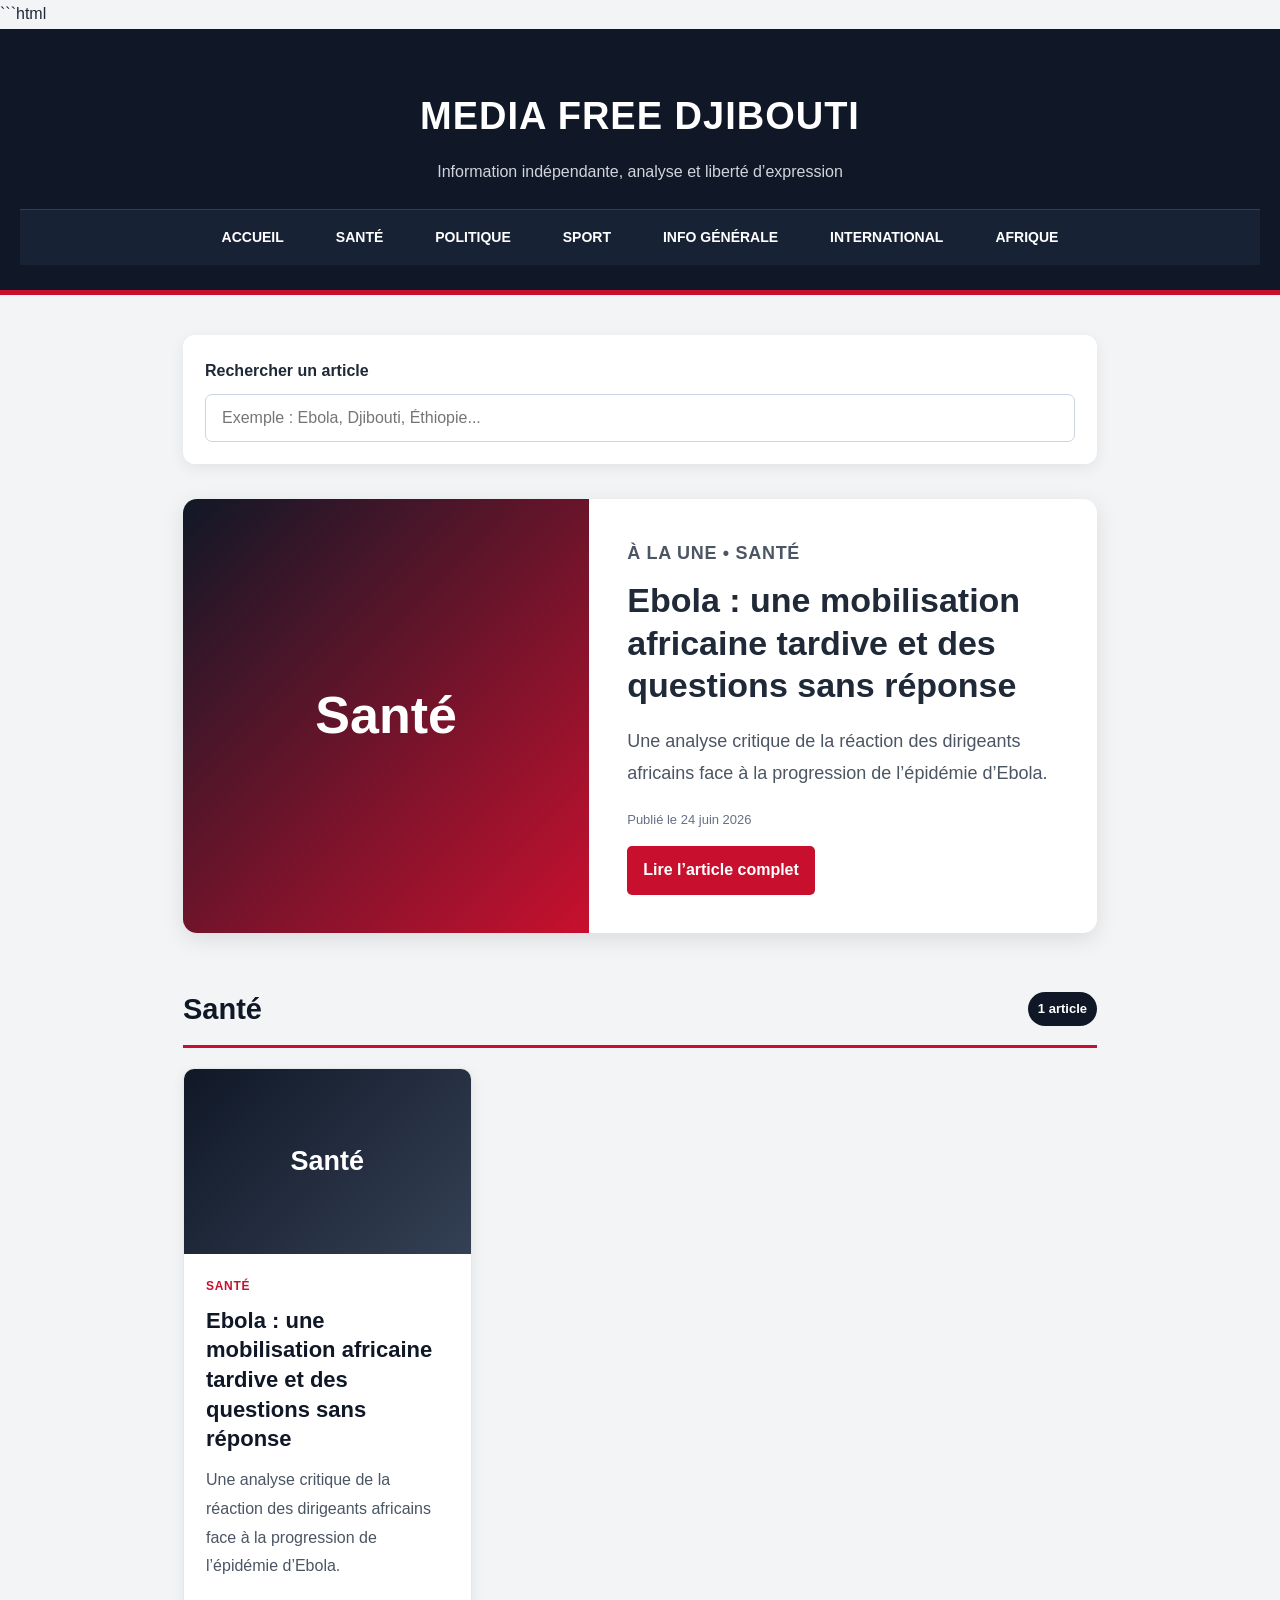
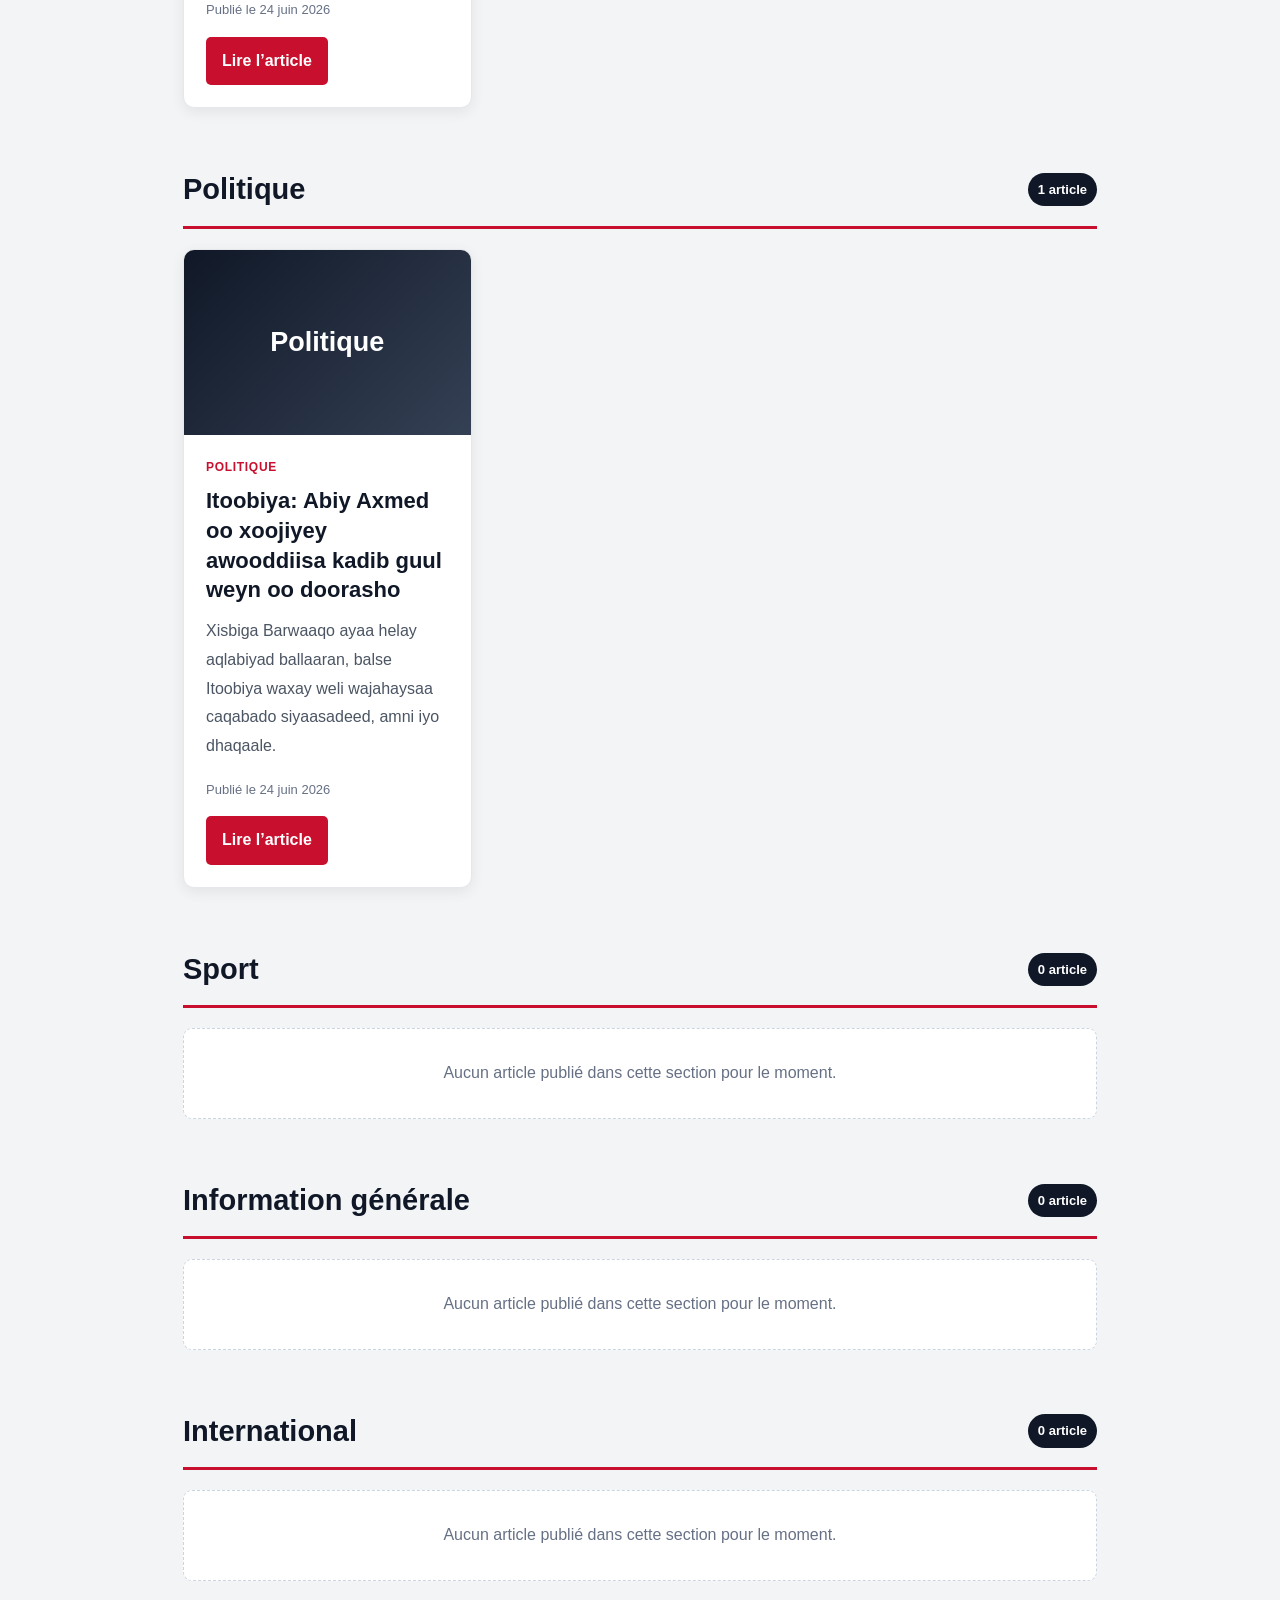
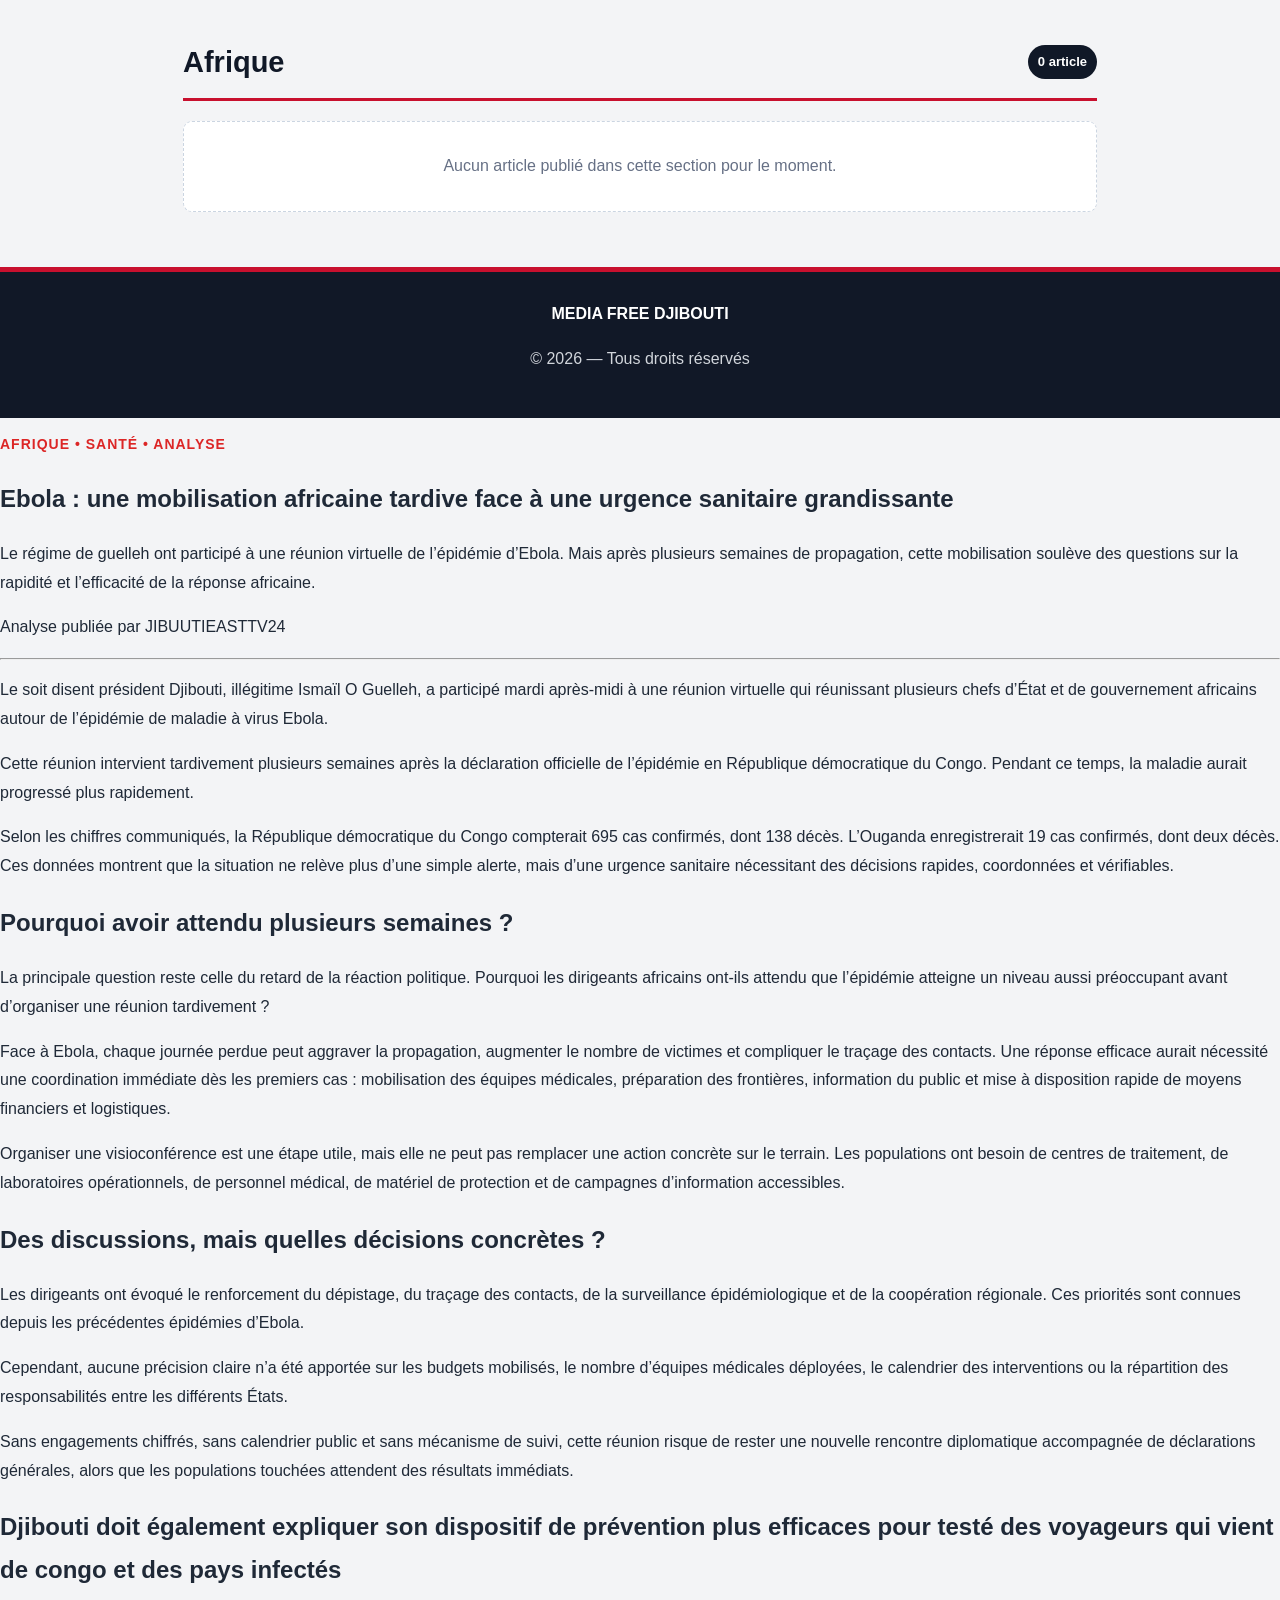
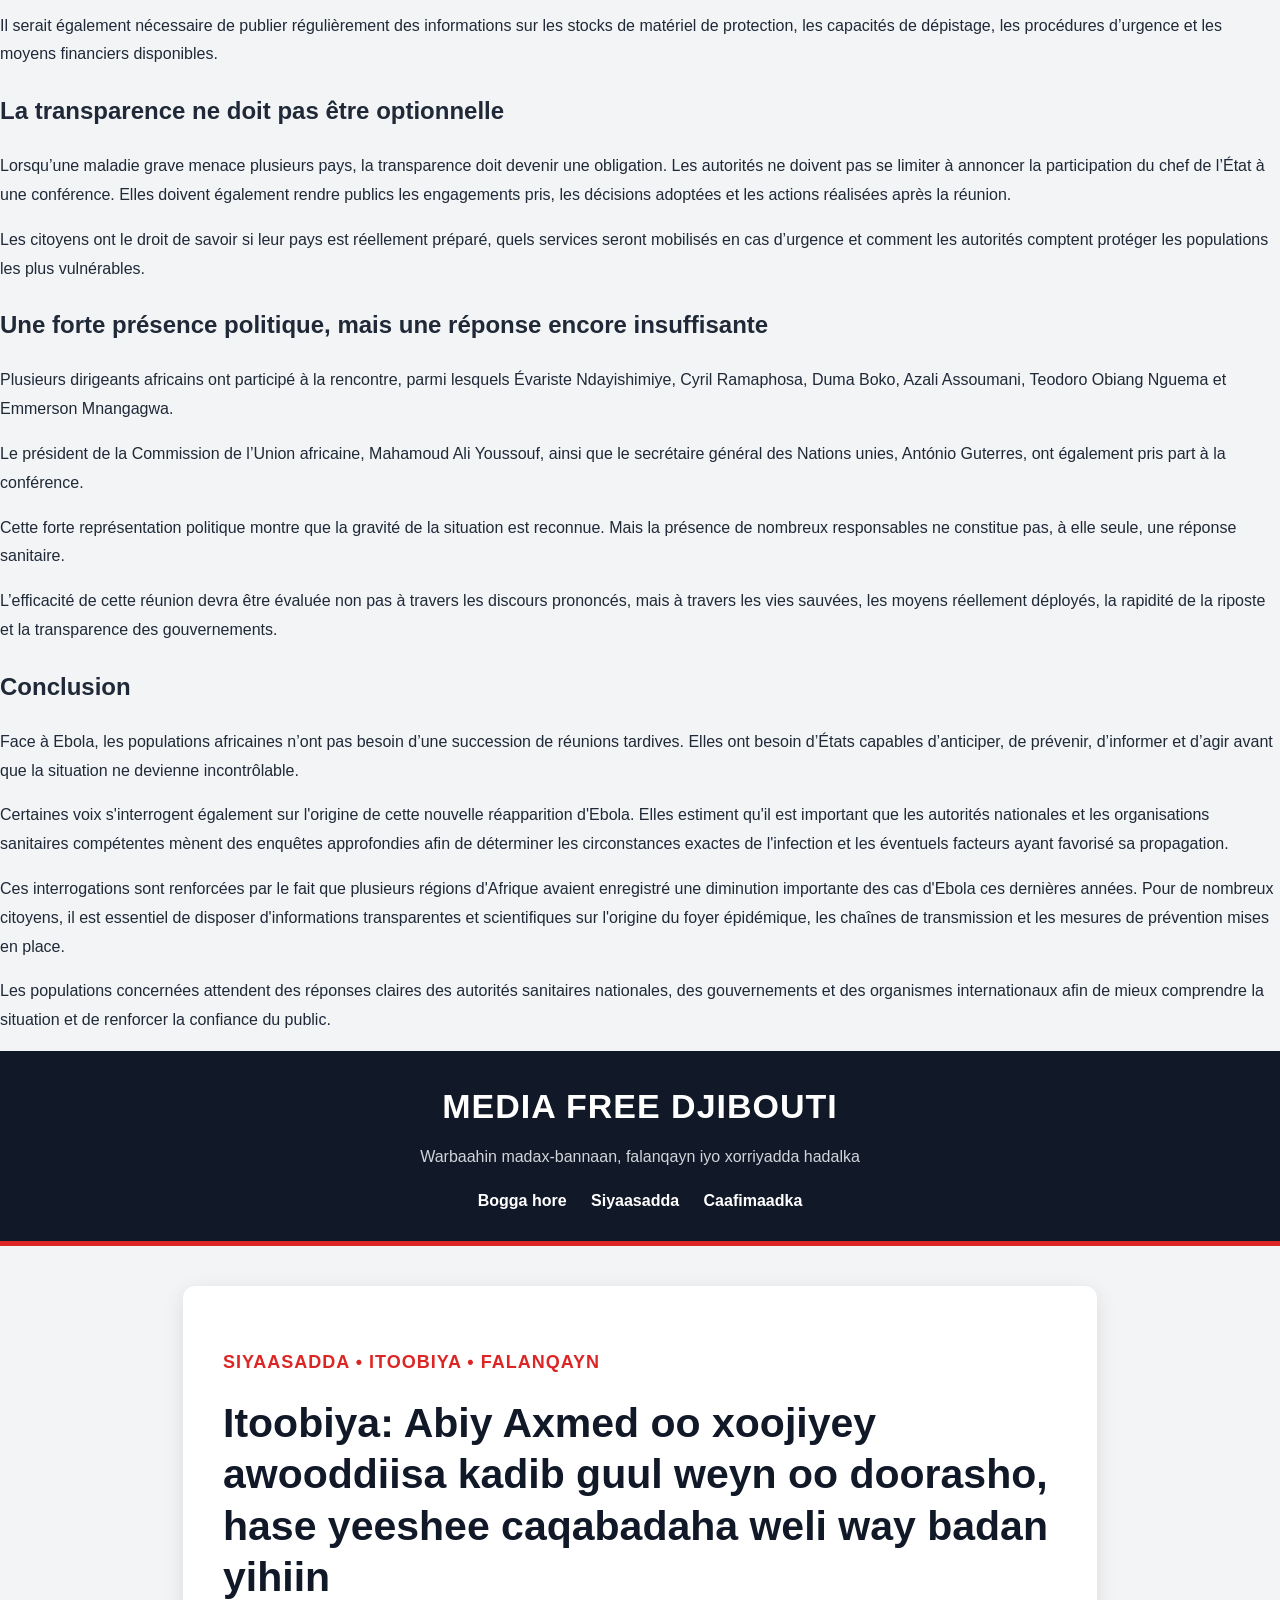
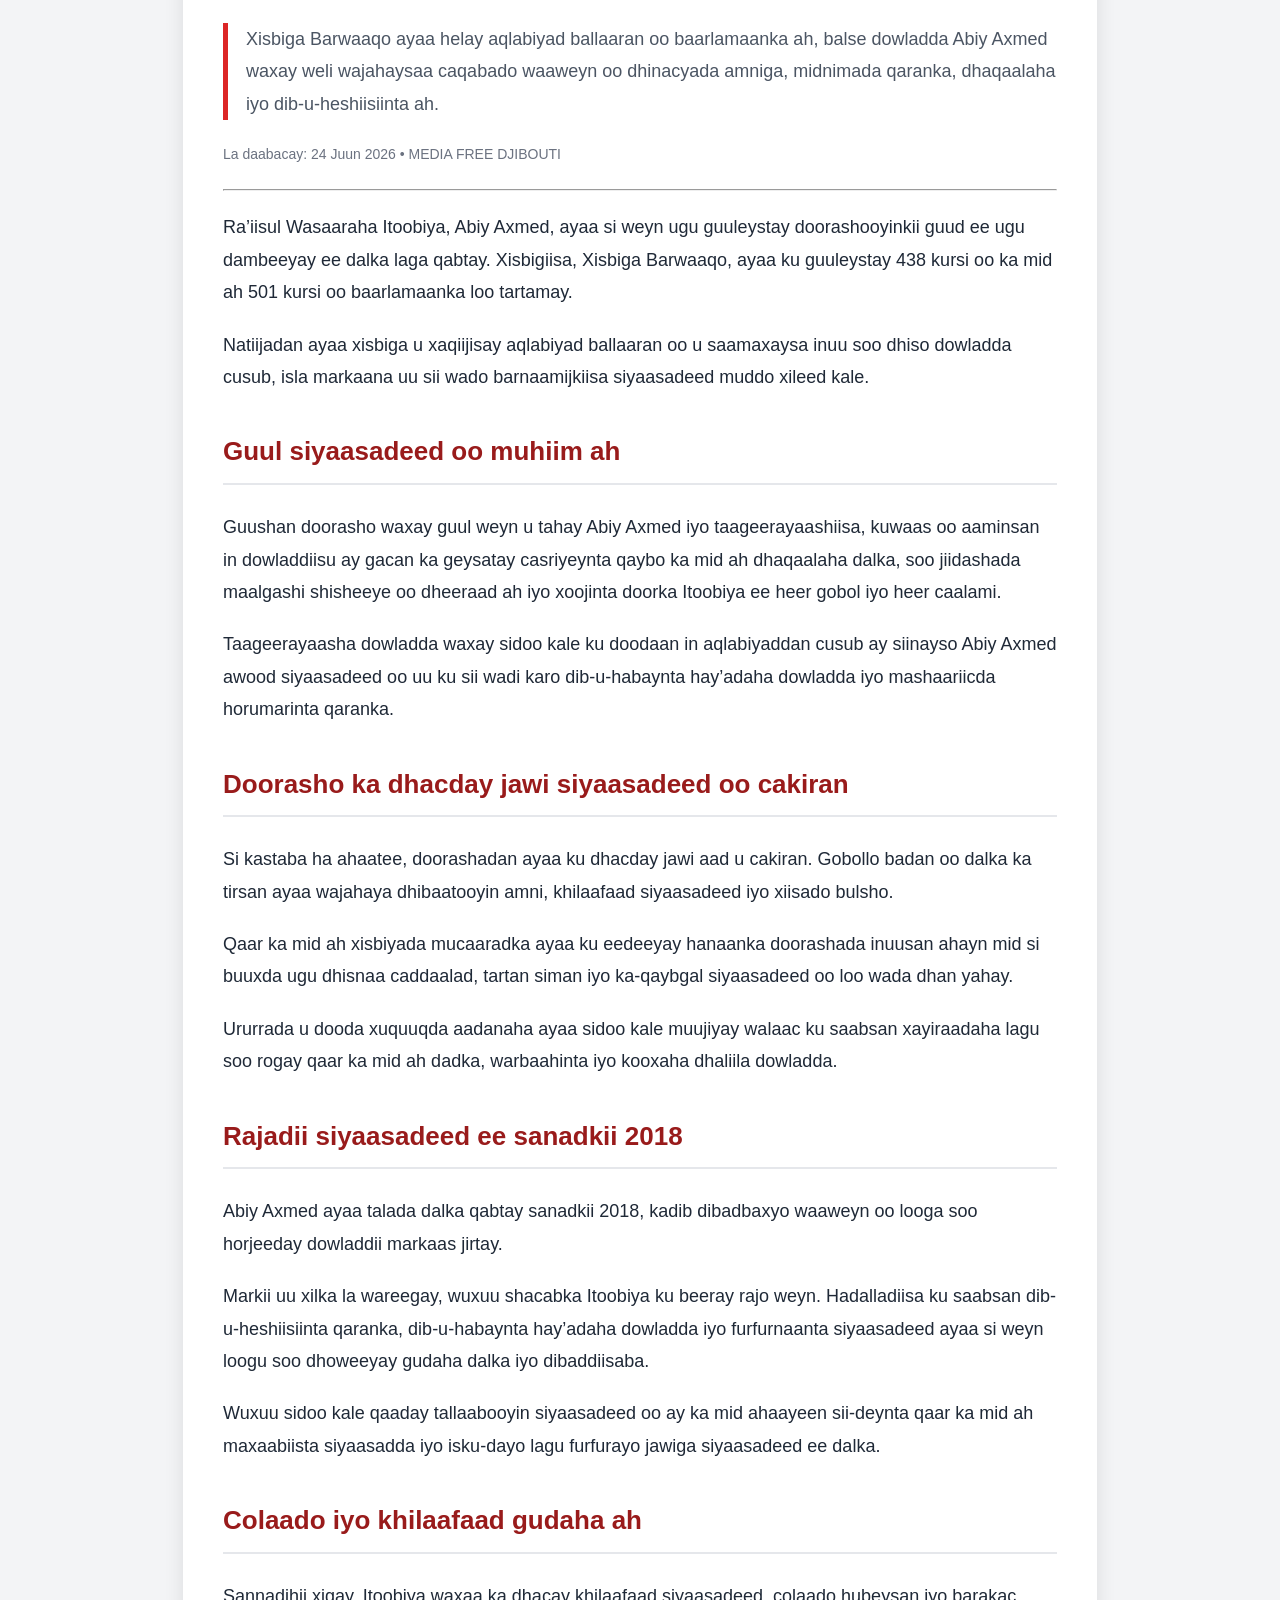
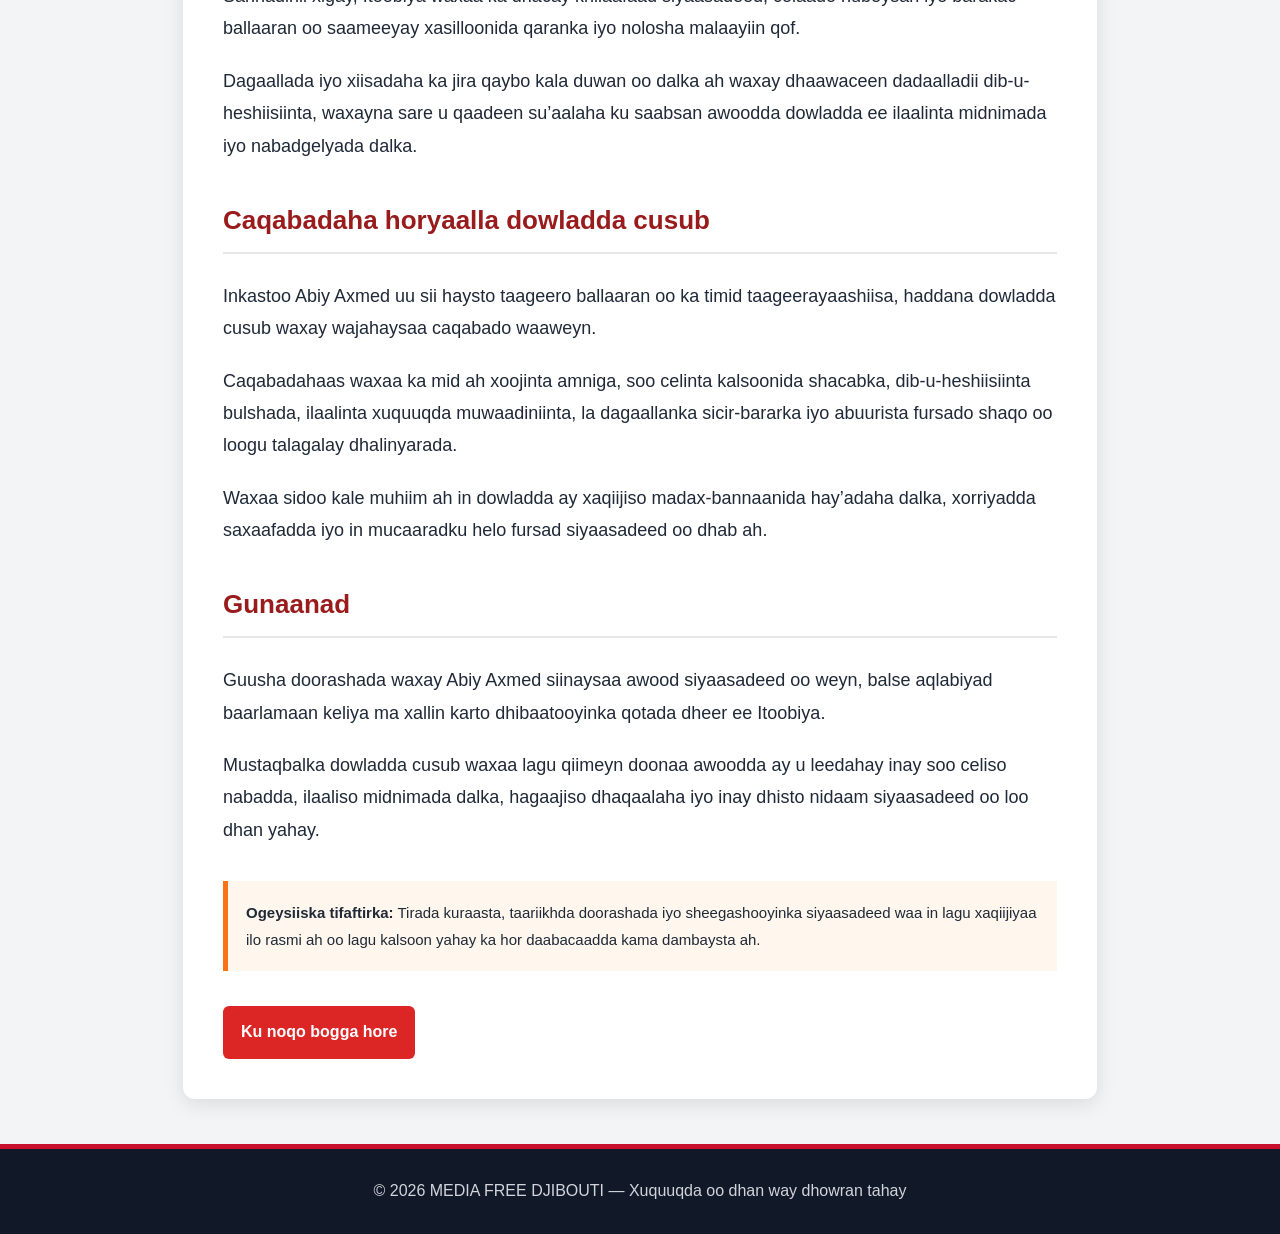
==== index.html @ dbda1802 "Update print statement to show 'Goodbye World'" ====
```html
<!DOCTYPE html>
<html lang="fr">
<head>
  <meta charset="UTF-8">

  <meta
    name="viewport"
    content="width=device-width, initial-scale=1.0"
  >

  <meta
    name="description"
    content="Media Free Djibouti : actualités, politique, santé, sport, Afrique et international."
  >

  <title>MEDIA FREE DJIBOUTI</title>

  <style>
    :root {
      --rouge: #c8102e;
      --rouge-fonce: #920d23;
      --bleu-fonce: #101827;
      --gris-clair: #f3f4f6;
      --gris: #667085;
      --blanc: #ffffff;
      --bordure: #e5e7eb;
      --texte: #1f2937;
    }

    * {
      box-sizing: border-box;
    }

    html {
      scroll-behavior: smooth;
    }

    body {
      margin: 0;
      background-color: var(--gris-clair);
      color: var(--texte);
      font-family: Arial, Helvetica, sans-serif;
      line-height: 1.6;
    }

    a {
      color: inherit;
    }

    /* En-tête */

    .site-header {
      background-color: var(--bleu-fonce);
      color: var(--blanc);
      border-bottom: 5px solid var(--rouge);
    }

    .header-content {
      max-width: 1200px;
      margin: auto;
      padding: 28px 20px 22px;
      text-align: center;
    }

    .site-title {
      margin: 0;
      font-size: 38px;
      letter-spacing: 1px;
    }

    .site-description {
      margin: 8px 0 0;
      color: #d1d5db;
      font-size: 16px;
    }

    /* Navigation */

    .main-navigation {
      background-color: #182235;
      border-top: 1px solid rgba(255, 255, 255, 0.12);
    }

    .navigation-list {
      display: flex;
      justify-content: center;
      flex-wrap: wrap;
      gap: 4px;
      max-width: 1200px;
      margin: auto;
      padding: 0 12px;
      list-style: none;
    }

    .navigation-list a {
      display: block;
      padding: 15px 14px;
      color: var(--blanc);
      font-size: 14px;
      font-weight: bold;
      text-decoration: none;
      text-transform: uppercase;
    }

    .navigation-list a:hover {
      background-color: var(--rouge);
    }

    /* Contenu principal */

    main {
      max-width: 1200px;
      margin: auto;
      padding: 35px 20px 60px;
    }

    /* Barre de recherche */

    .search-container {
      margin-bottom: 35px;
      padding: 22px;
      background-color: var(--blanc);
      border-radius: 12px;
      box-shadow: 0 4px 15px rgba(0, 0, 0, 0.07);
    }

    .search-container label {
      display: block;
      margin-bottom: 8px;
      font-weight: bold;
    }

    .search-input {
      width: 100%;
      padding: 14px 16px;
      border: 1px solid #cbd5e1;
      border-radius: 7px;
      font-size: 16px;
      outline: none;
    }

    .search-input:focus {
      border-color: var(--rouge);
      box-shadow: 0 0 0 3px rgba(200, 16, 46, 0.12);
    }

    /* Article à la une */

    .featured-section {
      margin-bottom: 50px;
    }

    .featured-card {
      display: grid;
      grid-template-columns: 1fr 1.25fr;
      overflow: hidden;
      background-color: var(--blanc);
      border-radius: 14px;
      box-shadow: 0 6px 22px rgba(0, 0, 0, 0.10);
    }

    .featured-visual {
      display: flex;
      align-items: center;
      justify-content: center;
      min-height: 330px;
      padding: 30px;
      background:
        linear-gradient(
          135deg,
          var(--bleu-fonce),
          var(--rouge)
        );
      color: var(--blanc);
      font-size: 52px;
      font-weight: bold;
      text-align: center;
    }

    .featured-content {
      padding: 38px;
    }

    .featured-content h2 {
      margin: 10px 0 16px;
      font-size: 34px;
      line-height: 1.25;
    }

    .featured-content p {
      color: #4b5563;
      font-size: 18px;
    }

    /* Sections */

    .news-section {
      margin-bottom: 55px;
      scroll-margin-top: 20px;
    }

    .section-header {
      display: flex;
      align-items: center;
      justify-content: space-between;
      gap: 15px;
      margin-bottom: 20px;
      padding-bottom: 10px;
      border-bottom: 3px solid var(--rouge);
    }

    .section-header h2 {
      margin: 0;
      color: var(--bleu-fonce);
      font-size: 29px;
    }

    .article-count {
      padding: 5px 10px;
      background-color: var(--bleu-fonce);
      color: var(--blanc);
      border-radius: 20px;
      font-size: 13px;
      font-weight: bold;
    }

    .article-grid {
      display: grid;
      grid-template-columns: repeat(3, minmax(0, 1fr));
      gap: 24px;
    }

    /* Cartes d’articles */

    .article-card {
      display: flex;
      flex-direction: column;
      overflow: hidden;
      background-color: var(--blanc);
      border: 1px solid var(--bordure);
      border-radius: 11px;
      box-shadow: 0 4px 14px rgba(0, 0, 0, 0.07);
      transition:
        transform 0.2s ease,
        box-shadow 0.2s ease;
    }

    .article-card:hover {
      transform: translateY(-4px);
      box-shadow: 0 8px 22px rgba(0, 0, 0, 0.12);
    }

    .article-visual {
      display: flex;
      align-items: center;
      justify-content: center;
      height: 185px;
      padding: 20px;
      background:
        linear-gradient(
          135deg,
          var(--bleu-fonce),
          #344054
        );
      color: var(--blanc);
      font-size: 27px;
      font-weight: bold;
      text-align: center;
    }

    .article-image {
      width: 100%;
      height: 185px;
      object-fit: cover;
    }

    .article-content {
      display: flex;
      flex: 1;
      flex-direction: column;
      padding: 22px;
    }

    .article-category {
      margin: 0 0 8px;
      color: var(--rouge);
      font-size: 12px;
      font-weight: bold;
      letter-spacing: 0.7px;
      text-transform: uppercase;
    }

    .article-card h3 {
      margin: 0 0 12px;
      color: var(--bleu-fonce);
      font-size: 22px;
      line-height: 1.35;
    }

    .article-summary {
      flex: 1;
      margin: 0 0 17px;
      color: #4b5563;
    }

    .article-date {
      margin-bottom: 15px;
      color: var(--gris);
      font-size: 13px;
    }

    .read-button {
      display: inline-block;
      align-self: flex-start;
      padding: 10px 16px;
      background-color: var(--rouge);
      color: var(--blanc);
      border-radius: 5px;
      font-weight: bold;
      text-decoration: none;
    }

    .read-button:hover {
      background-color: var(--rouge-fonce);
    }

    .empty-section {
      grid-column: 1 / -1;
      padding: 30px;
      background-color: var(--blanc);
      border: 1px dashed #cbd5e1;
      border-radius: 9px;
      color: var(--gris);
      text-align: center;
    }

    /* Pied de page */

    footer {
      padding: 35px 20px;
      background-color: var(--bleu-fonce);
      color: #d1d5db;
      text-align: center;
      border-top: 5px solid var(--rouge);
    }

    footer strong {
      color: var(--blanc);
    }

    /* Téléphone et tablette */

    @media (max-width: 950px) {
      .article-grid {
        grid-template-columns: repeat(2, minmax(0, 1fr));
      }

      .featured-card {
        grid-template-columns: 1fr;
      }

      .featured-visual {
        min-height: 220px;
      }
    }

    @media (max-width: 650px) {
      .site-title {
        font-size: 29px;
      }

      .navigation-list {
        justify-content: flex-start;
        overflow-x: auto;
        flex-wrap: nowrap;
      }

      .navigation-list a {
        white-space: nowrap;
      }

      main {
        padding: 25px 14px 45px;
      }

      .article-grid {
        grid-template-columns: 1fr;
      }

      .featured-content {
        padding: 25px;
      }

      .featured-content h2 {
        font-size: 27px;
      }

      .section-header h2 {
        font-size: 25px;
      }
    }
  </style>
</head>

<body>

  <header class="site-header">

    <div class="header-content">
      <h1 class="site-title">MEDIA FREE DJIBOUTI</h1>

      <p class="site-description">
        Information indépendante, analyse et liberté d’expression
      </p>
    </div>

    <nav class="main-navigation" aria-label="Navigation principale">
      <ul class="navigation-list">
        <li><a href="#accueil">Accueil</a></li>
        <li><a href="#sante">Santé</a></li>
        <li><a href="#politique">Politique</a></li>
        <li><a href="#sport">Sport</a></li>
        <li><a href="#info-general">Info générale</a></li>
        <li><a href="#international">International</a></li>
        <li><a href="#afrique">Afrique</a></li>
      </ul>
    </nav>

  </header>

  <main id="accueil">

    <div class="search-container">
      <label for="article-search">
        Rechercher un article
      </label>

      <input
        id="article-search"
        class="search-input"
        type="search"
        placeholder="Exemple : Ebola, Djibouti, Éthiopie..."
      >
    </div>

    <section class="featured-section">
      <div id="featured-article"></div>
    </section>

    <section id="sante" class="news-section">
      <div class="section-header">
        <h2>Santé</h2>
        <span class="article-count" data-count="sante">0 article</span>
      </div>

      <div class="article-grid" data-category="sante"></div>
    </section>

    <section id="politique" class="news-section">
      <div class="section-header">
        <h2>Politique</h2>
        <span class="article-count" data-count="politique">0 article</span>
      </div>

      <div class="article-grid" data-category="politique"></div>
    </section>

    <section id="sport" class="news-section">
      <div class="section-header">
        <h2>Sport</h2>
        <span class="article-count" data-count="sport">0 article</span>
      </div>

      <div class="article-grid" data-category="sport"></div>
    </section>

    <section id="info-general" class="news-section">
      <div class="section-header">
        <h2>Information générale</h2>
        <span class="article-count" data-count="info-general">0 article</span>
      </div>

      <div class="article-grid" data-category="info-general"></div>
    </section>

    <section id="international" class="news-section">
      <div class="section-header">
        <h2>International</h2>
        <span class="article-count" data-count="international">0 article</span>
      </div>

      <div class="article-grid" data-category="international"></div>
    </section>

    <section id="afrique" class="news-section">
      <div class="section-header">
        <h2>Afrique</h2>
        <span class="article-count" data-count="afrique">0 article</span>
      </div>

      <div class="article-grid" data-category="afrique"></div>
    </section>

  </main>

  <footer>
    <strong>MEDIA FREE DJIBOUTI</strong>

    <p>
      © 2026 — Tous droits réservés
    </p>
  </footer>

  <script>
    /*
      =========================================================
      LISTE DES ARTICLES DU JOURNAL
      =========================================================

      Pour publier un nouvel article :

      1. Crée son fichier HTML dans GitHub.
      2. Copie un bloc d'article ci-dessous.
      3. Modifie le titre, le résumé, la date et le lien.
      4. Choisis une catégorie parmi :

         sante
         politique
         sport
         info-general
         international
         afrique
    */

    const articles = [
      {
        title:
          "Ebola : une mobilisation africaine tardive et des questions sans réponse",

        summary:
          "Une analyse critique de la réaction des dirigeants africains face à la progression de l’épidémie d’Ebola.",

        category: "sante",

        categoryName: "Santé",

        date: "2026-06-24",

        link: "article-ebola.html",

        image: ""
      },

      {
        title:
          "Itoobiya: Abiy Axmed oo xoojiyey awooddiisa kadib guul weyn oo doorasho",

        summary:
          "Xisbiga Barwaaqo ayaa helay aqlabiyad ballaaran, balse Itoobiya waxay weli wajahaysaa caqabado siyaasadeed, amni iyo dhaqaale.",

        category: "politique",

        categoryName: "Politique",

        date: "2026-06-24",

        link: "politique-ethiopie-abiy-ahmed.html",

        image: ""
      }
    ];

    const searchInput = document.getElementById("article-search");

    const formatDate = (dateString) => {
      const date = new Date(`${dateString}T12:00:00`);

      return new Intl.DateTimeFormat("fr-FR", {
        day: "numeric",
        month: "long",
        year: "numeric"
      }).format(date);
    };

    const createVisual = (article, featured = false) => {
      if (article.image) {
        return `
          <img
            class="${featured ? "article-image" : "article-image"}"
            src="${article.image}"
            alt="${article.title}"
          >
        `;
      }

      return `
        <div class="${featured ? "featured-visual" : "article-visual"}">
          ${article.categoryName}
        </div>
      `;
    };

    const createArticleCard = (article) => {
      return `
        <article
          class="article-card"
          data-search="${(
            article.title +
            " " +
            article.summary +
            " " +
            article.categoryName
          ).toLowerCase()}"
        >

          ${createVisual(article)}

          <div class="article-content">

            <p class="article-category">
              ${article.categoryName}
            </p>

            <h3>${article.title}</h3>

            <p class="article-summary">
              ${article.summary}
            </p>

            <div class="article-date">
              Publié le ${formatDate(article.date)}
            </div>

            <a
              class="read-button"
              href="${article.link}"
            >
              Lire l’article
            </a>

          </div>

        </article>
      `;
    };

    const renderFeaturedArticle = (articleList) => {
      const container = document.getElementById("featured-article");

      if (articleList.length === 0) {
        container.innerHTML = "";
        return;
      }

      const featuredArticle = [...articleList].sort(
        (a, b) => new Date(b.date) - new Date(a.date)
      )[0];

      container.innerHTML = `
        <article class="featured-card">

          ${createVisual(featuredArticle, true)}

          <div class="featured-content">

            <p class="article-category">
              À la une • ${featuredArticle.categoryName}
            </p>

            <h2>
              ${featuredArticle.title}
            </h2>

            <p>
              ${featuredArticle.summary}
            </p>

            <div class="article-date">
              Publié le ${formatDate(featuredArticle.date)}
            </div>

            <a
              class="read-button"
              href="${featuredArticle.link}"
            >
              Lire l’article complet
            </a>

          </div>

        </article>
      `;
    };

    const renderSections = (articleList) => {
      const sectionContainers =
        document.querySelectorAll("[data-category]");

      sectionContainers.forEach((container) => {
        const category = container.dataset.category;

        const categoryArticles = articleList
          .filter((article) => article.category === category)
          .sort((a, b) => new Date(b.date) - new Date(a.date));

        const countElement =
          document.querySelector(`[data-count="${category}"]`);

        const articleWord =
          categoryArticles.length > 1 ? "articles" : "article";

        countElement.textContent =
          `${categoryArticles.length} ${articleWord}`;

        if (categoryArticles.length === 0) {
          container.innerHTML = `
            <div class="empty-section">
              Aucun article publié dans cette section pour le moment.
            </div>
          `;

          return;
        }

        container.innerHTML =
          categoryArticles.map(createArticleCard).join("");
      });
    };

    const renderWebsite = (articleList) => {
      renderFeaturedArticle(articleList);
      renderSections(articleList);
    };

    searchInput.addEventListener("input", () => {
      const searchValue =
        searchInput.value.trim().toLowerCase();

      const filteredArticles = articles.filter((article) => {
        const articleText = (
          article.title +
          " " +
          article.summary +
          " " +
          article.categoryName
        ).toLowerCase();

        return articleText.includes(searchValue);
      });

      renderWebsite(filteredArticles);
    });

    renderWebsite(articles);
  </script>

</body>
</html>

<article class="article-principal">

  <p class="categorie">AFRIQUE • SANTÉ • ANALYSE</p>

  <h1>
    Ebola : une mobilisation africaine tardive face à une urgence sanitaire grandissante
  </h1>

  <p class="sous-titre">
    Le régime de guelleh ont participé à une réunion virtuelle
   de l’épidémie d’Ebola. Mais après plusieurs semaines de propagation, cette
    mobilisation soulève des questions sur la rapidité et l’efficacité de la réponse africaine.
  </p>

  <p class="date-publication">
    Analyse publiée par JIBUUTIEASTTV24
  </p>

  <hr>

  <p>
    Le soit disent président Djibouti, illégitime Ismaïl O Guelleh, a participé
    mardi après-midi à une réunion virtuelle qui réunissant plusieurs
    chefs d’État et de gouvernement africains autour de l’épidémie de maladie à
    virus Ebola.
  </p>

  <p>
    Cette réunion intervient tardivement plusieurs semaines après la déclaration
    officielle de l’épidémie en République démocratique du Congo. Pendant ce
    temps, la maladie aurait progressé plus rapidement.
   
  </p>

  <p>
    Selon les chiffres communiqués, la République démocratique du Congo compterait
    695 cas confirmés, dont 138 décès. L’Ouganda enregistrerait 19 cas confirmés,
    dont deux décès. Ces données montrent que la situation ne relève plus d’une
    simple alerte, mais d’une urgence sanitaire nécessitant des décisions rapides,
    coordonnées et vérifiables.
  </p>

  <h2>Pourquoi avoir attendu plusieurs semaines ?</h2>

  <p>
    La principale question reste celle du retard de la réaction politique.
    Pourquoi les dirigeants africains ont-ils attendu que l’épidémie atteigne
    un niveau aussi préoccupant avant d’organiser une réunion tardivement ?
  </p>

  <p>
    Face à Ebola, chaque journée perdue peut aggraver la propagation, augmenter
    le nombre de victimes et compliquer le traçage des contacts. Une réponse
    efficace aurait nécessité une coordination immédiate dès les premiers cas :
    mobilisation des équipes médicales, préparation des frontières, information
    du public et mise à disposition rapide de moyens financiers et logistiques.
  </p>

  <p>
    Organiser une visioconférence est une étape utile, mais elle ne peut pas
    remplacer une action concrète sur le terrain. Les populations ont besoin de
    centres de traitement, de laboratoires opérationnels, de personnel médical,
    de matériel de protection et de campagnes d’information accessibles.
  </p>

  <h2>Des discussions, mais quelles décisions concrètes ?</h2>

  <p>
    Les dirigeants ont évoqué le renforcement du dépistage, du traçage des contacts,
    de la surveillance épidémiologique et de la coopération régionale. Ces priorités
    sont connues depuis les précédentes épidémies d’Ebola.
  </p>

  <p>
    Cependant, aucune précision claire n’a été apportée sur les budgets mobilisés,
    le nombre d’équipes médicales déployées, le calendrier des interventions ou
    la répartition des responsabilités entre les différents États.
  </p>

  <p>
    Sans engagements chiffrés, sans calendrier public et sans mécanisme de suivi,
    cette réunion risque de rester une nouvelle rencontre diplomatique accompagnée
    de déclarations générales, alors que les populations touchées attendent des
    résultats immédiats.
  </p>

  <h2>Djibouti doit également expliquer son dispositif de prévention plus efficaces pour testé des voyageurs qui vient de congo et des pays infectés</h2>

  <p>
    Il serait également nécessaire de publier régulièrement des informations sur
    les stocks de matériel de protection, les capacités de dépistage, les procédures
    d’urgence et les moyens financiers disponibles.
  </p>

  <h2>La transparence ne doit pas être optionnelle</h2>

  <p>
    Lorsqu’une maladie grave menace plusieurs pays, la transparence doit devenir
    une obligation. Les autorités ne doivent pas se limiter à annoncer la participation
    du chef de l’État à une conférence. Elles doivent également rendre publics les
    engagements pris, les décisions adoptées et les actions réalisées après la réunion.
  </p>

  <p>
    Les citoyens ont le droit de savoir si leur pays est réellement préparé, quels
    services seront mobilisés en cas d’urgence et comment les autorités comptent
    protéger les populations les plus vulnérables.
  </p>

  <h2>Une forte présence politique, mais une réponse encore insuffisante</h2>

  <p>
    Plusieurs dirigeants africains ont participé à la rencontre, parmi lesquels
    Évariste Ndayishimiye, Cyril Ramaphosa, Duma Boko, Azali Assoumani,
    Teodoro Obiang Nguema et Emmerson Mnangagwa.
  </p>

  <p>
    Le président de la Commission de l’Union africaine, Mahamoud Ali Youssouf,
    ainsi que le secrétaire général des Nations unies, António Guterres, ont
    également pris part à la conférence.
  </p>

  <p>
    Cette forte représentation politique montre que la gravité de la situation
    est reconnue. Mais la présence de nombreux responsables ne constitue pas,
    à elle seule, une réponse sanitaire.
  </p>

  <p>
    L’efficacité de cette réunion devra être évaluée non pas à travers les discours
    prononcés, mais à travers les vies sauvées, les moyens réellement déployés,
    la rapidité de la riposte et la transparence des gouvernements.
  </p>

  <h2>Conclusion</h2>

  <p>
    Face à Ebola, les populations africaines n’ont pas besoin d’une succession
    de réunions tardives. Elles ont besoin d’États capables d’anticiper, de prévenir,
    d’informer et d’agir avant que la situation ne devienne incontrôlable.
  </p>
Certaines voix s'interrogent également sur l'origine de cette nouvelle réapparition d'Ebola. Elles estiment qu'il est important que les autorités nationales et les organisations sanitaires compétentes mènent des enquêtes approfondies afin de déterminer les circonstances exactes de l'infection et les éventuels facteurs ayant favorisé sa propagation.

<p>
Ces interrogations sont renforcées par le fait que plusieurs régions d'Afrique avaient enregistré une diminution importante des cas d'Ebola ces dernières années. Pour de nombreux citoyens, il est essentiel de disposer d'informations transparentes et scientifiques sur l'origine du foyer épidémique, les chaînes de transmission et les mesures de prévention mises en place.
</p>

<p>
Les populations concernées attendent des réponses claires des autorités sanitaires nationales, des gouvernements et des organismes internationaux afin de mieux comprendre la situation et de renforcer la confiance du public.
</p>

  </p>

</article>

<!DOCTYPE html>
<html lang="so">
<head>
  <meta charset="UTF-8">
  <meta name="viewport" content="width=device-width, initial-scale=1.0">

  <title>
    Itoobiya: Abiy Axmed oo xoojiyey awooddiisa | Media Free Djibouti
  </title>

  <meta
    name="description"
    content="Abiy Axmed iyo Xisbiga Barwaaqo ayaa helay aqlabiyad ballaaran, balse Itoobiya waxay weli wajahaysaa caqabado siyaasadeed, amni iyo dhaqaale."
  >

  <style>
    * {
      box-sizing: border-box;
    }

    body {
      margin: 0;
      background-color: #f3f4f6;
      color: #1f2937;
      font-family: Arial, Helvetica, sans-serif;
      line-height: 1.8;
    }

    header {
      padding: 25px 20px;
      background-color: #111827;
      color: white;
      text-align: center;
      border-bottom: 5px solid #dc2626;
    }

    header h1 {
      margin: 0;
      font-size: 34px;
      letter-spacing: 1px;
    }

    header p {
      margin: 6px 0 15px;
      color: #d1d5db;
    }

    nav a {
      margin: 0 10px;
      color: white;
      font-weight: bold;
      text-decoration: none;
    }

    nav a:hover {
      color: #f87171;
    }

    main {
      max-width: 950px;
      margin: 40px auto;
      padding: 0 18px;
    }

    .article {
      padding: 40px;
      background-color: white;
      border-radius: 12px;
      box-shadow: 0 5px 20px rgba(0, 0, 0, 0.10);
    }

    .categorie {
      margin-bottom: 10px;
      color: #dc2626;
      font-size: 14px;
      font-weight: bold;
      letter-spacing: 1px;
      text-transform: uppercase;
    }

    .article-title {
      margin: 5px 0 18px;
      color: #111827;
      font-size: 41px;
      line-height: 1.25;
    }

    .resume {
      padding-left: 18px;
      border-left: 5px solid #dc2626;
      color: #4b5563;
      font-size: 21px;
      font-weight: 500;
    }

    .date {
      margin: 22px 0;
      color: #6b7280;
      font-size: 14px;
    }

    .article p {
      margin: 20px 0;
      font-size: 18px;
    }

    .article h3 {
      margin-top: 35px;
      padding-bottom: 8px;
      border-bottom: 2px solid #e5e7eb;
      color: #991b1b;
      font-size: 26px;
    }

    .retour {
      display: inline-block;
      margin-top: 35px;
      padding: 12px 18px;
      background-color: #dc2626;
      color: white;
      font-weight: bold;
      text-decoration: none;
      border-radius: 6px;
    }

    .retour:hover {
      background-color: #991b1b;
    }

    .note-redaction {
      margin-top: 35px;
      padding: 18px;
      background-color: #fff7ed;
      border-left: 5px solid #f97316;
      font-size: 15px;
    }

    footer {
      margin-top: 45px;
      padding: 28px 20px;
      background-color: #111827;
      color: #d1d5db;
      text-align: center;
    }

    @media (max-width: 700px) {
      header h1 {
        font-size: 27px;
      }

      .article {
        padding: 24px;
      }

      .article-title {
        font-size: 29px;
      }

      .resume {
        font-size: 18px;
      }

      .article p {
        font-size: 17px;
      }
    }
  </style>
</head>

<body>

  <header>
    <h1>MEDIA FREE DJIBOUTI</h1>
    <p>Warbaahin madax-bannaan, falanqayn iyo xorriyadda hadalka</p>

    <nav>
      <a href="index.html">Bogga hore</a>
      <a href="index.html#politique">Siyaasadda</a>
      <a href="article-ebola.html">Caafimaadka</a>
    </nav>
  </header>

  <main>

    <article class="article">

      <p class="categorie">Siyaasadda • Itoobiya • Falanqayn</p>

      <h2 class="article-title">
        Itoobiya: Abiy Axmed oo xoojiyey awooddiisa kadib guul weyn oo doorasho,
        hase yeeshee caqabadaha weli way badan yihiin
      </h2>

      <p class="resume">
        Xisbiga Barwaaqo ayaa helay aqlabiyad ballaaran oo baarlamaanka ah,
        balse dowladda Abiy Axmed waxay weli wajahaysaa caqabado waaweyn oo
        dhinacyada amniga, midnimada qaranka, dhaqaalaha iyo dib-u-heshiisiinta ah.
      </p>

      <div class="date">
        La daabacay: 24 Juun 2026 • MEDIA FREE DJIBOUTI
      </div>

      <hr>

      <p>
        Ra’iisul Wasaaraha Itoobiya, Abiy Axmed, ayaa si weyn ugu guuleystay
        doorashooyinkii guud ee ugu dambeeyay ee dalka laga qabtay.
        Xisbigiisa, Xisbiga Barwaaqo, ayaa ku guuleystay 438 kursi oo ka mid ah
        501 kursi oo baarlamaanka loo tartamay.
      </p>

      <p>
        Natiijadan ayaa xisbiga u xaqiijisay aqlabiyad ballaaran oo u saamaxaysa
        inuu soo dhiso dowladda cusub, isla markaana uu sii wado barnaamijkiisa
        siyaasadeed muddo xileed kale.
      </p>

      <h3>Guul siyaasadeed oo muhiim ah</h3>

      <p>
        Guushan doorasho waxay guul weyn u tahay Abiy Axmed iyo taageerayaashiisa,
        kuwaas oo aaminsan in dowladdiisu ay gacan ka geysatay casriyeynta qaybo
        ka mid ah dhaqaalaha dalka, soo jiidashada maalgashi shisheeye oo dheeraad
        ah iyo xoojinta doorka Itoobiya ee heer gobol iyo heer caalami.
      </p>

      <p>
        Taageerayaasha dowladda waxay sidoo kale ku doodaan in aqlabiyaddan cusub
        ay siinayso Abiy Axmed awood siyaasadeed oo uu ku sii wadi karo
        dib-u-habaynta hay’adaha dowladda iyo mashaariicda horumarinta qaranka.
      </p>

      <h3>Doorasho ka dhacday jawi siyaasadeed oo cakiran</h3>

      <p>
        Si kastaba ha ahaatee, doorashadan ayaa ku dhacday jawi aad u cakiran.
        Gobollo badan oo dalka ka tirsan ayaa wajahaya dhibaatooyin amni,
        khilaafaad siyaasadeed iyo xiisado bulsho.
      </p>

      <p>
        Qaar ka mid ah xisbiyada mucaaradka ayaa ku eedeeyay hanaanka doorashada
        inuusan ahayn mid si buuxda ugu dhisnaa caddaalad, tartan siman iyo
        ka-qaybgal siyaasadeed oo loo wada dhan yahay.
      </p>

      <p>
        Ururrada u dooda xuquuqda aadanaha ayaa sidoo kale muujiyay walaac
        ku saabsan xayiraadaha lagu soo rogay qaar ka mid ah dadka, warbaahinta
        iyo kooxaha dhaliila dowladda.
      </p>

      <h3>Rajadii siyaasadeed ee sanadkii 2018</h3>

      <p>
        Abiy Axmed ayaa talada dalka qabtay sanadkii 2018, kadib dibadbaxyo
        waaweyn oo looga soo horjeeday dowladdii markaas jirtay.
      </p>

      <p>
        Markii uu xilka la wareegay, wuxuu shacabka Itoobiya ku beeray rajo
        weyn. Hadalladiisa ku saabsan dib-u-heshiisiinta qaranka, dib-u-habaynta
        hay’adaha dowladda iyo furfurnaanta siyaasadeed ayaa si weyn loogu
        soo dhoweeyay gudaha dalka iyo dibaddiisaba.
      </p>

      <p>
        Wuxuu sidoo kale qaaday tallaabooyin siyaasadeed oo ay ka mid ahaayeen
        sii-deynta qaar ka mid ah maxaabiista siyaasadda iyo isku-dayo lagu
        furfurayo jawiga siyaasadeed ee dalka.
      </p>

      <h3>Colaado iyo khilaafaad gudaha ah</h3>

      <p>
        Sannadihii xigay, Itoobiya waxaa ka dhacay khilaafaad siyaasadeed,
        colaado hubeysan iyo barakac ballaaran oo saameeyay xasilloonida
        qaranka iyo nolosha malaayiin qof.
      </p>

      <p>
        Dagaallada iyo xiisadaha ka jira qaybo kala duwan oo dalka ah waxay
        dhaawaceen dadaalladii dib-u-heshiisiinta, waxayna sare u qaadeen
        su’aalaha ku saabsan awoodda dowladda ee ilaalinta midnimada iyo
        nabadgelyada dalka.
      </p>

      <h3>Caqabadaha horyaalla dowladda cusub</h3>

      <p>
        Inkastoo Abiy Axmed uu sii haysto taageero ballaaran oo ka timid
        taageerayaashiisa, haddana dowladda cusub waxay wajahaysaa caqabado
        waaweyn.
      </p>

      <p>
        Caqabadahaas waxaa ka mid ah xoojinta amniga, soo celinta kalsoonida
        shacabka, dib-u-heshiisiinta bulshada, ilaalinta xuquuqda muwaadiniinta,
        la dagaallanka sicir-bararka iyo abuurista fursado shaqo oo loogu talagalay
        dhalinyarada.
      </p>

      <p>
        Waxaa sidoo kale muhiim ah in dowladda ay xaqiijiso madax-bannaanida
        hay’adaha dalka, xorriyadda saxaafadda iyo in mucaaradku helo fursad
        siyaasadeed oo dhab ah.
      </p>

      <h3>Gunaanad</h3>

      <p>
        Guusha doorashada waxay Abiy Axmed siinaysaa awood siyaasadeed oo weyn,
        balse aqlabiyad baarlamaan keliya ma xallin karto dhibaatooyinka qotada
        dheer ee Itoobiya.
      </p>

      <p>
        Mustaqbalka dowladda cusub waxaa lagu qiimeyn doonaa awoodda ay u leedahay
        inay soo celiso nabadda, ilaaliso midnimada dalka, hagaajiso dhaqaalaha
        iyo inay dhisto nidaam siyaasadeed oo loo dhan yahay.
      </p>

      <div class="note-redaction">
        <strong>Ogeysiiska tifaftirka:</strong>
        Tirada kuraasta, taariikhda doorashada iyo sheegashooyinka siyaasadeed
        waa in lagu xaqiijiyaa ilo rasmi ah oo lagu kalsoon yahay ka hor
        daabacaadda kama dambaysta ah.
      </div>

      <a class="retour" href="index.html">
        Ku noqo bogga hore
      </a>

    </article>

  </main>

  <footer>
    © 2026 MEDIA FREE DJIBOUTI — Xuquuqda oo dhan way dhowran tahay
  </footer>

</body>
</html>
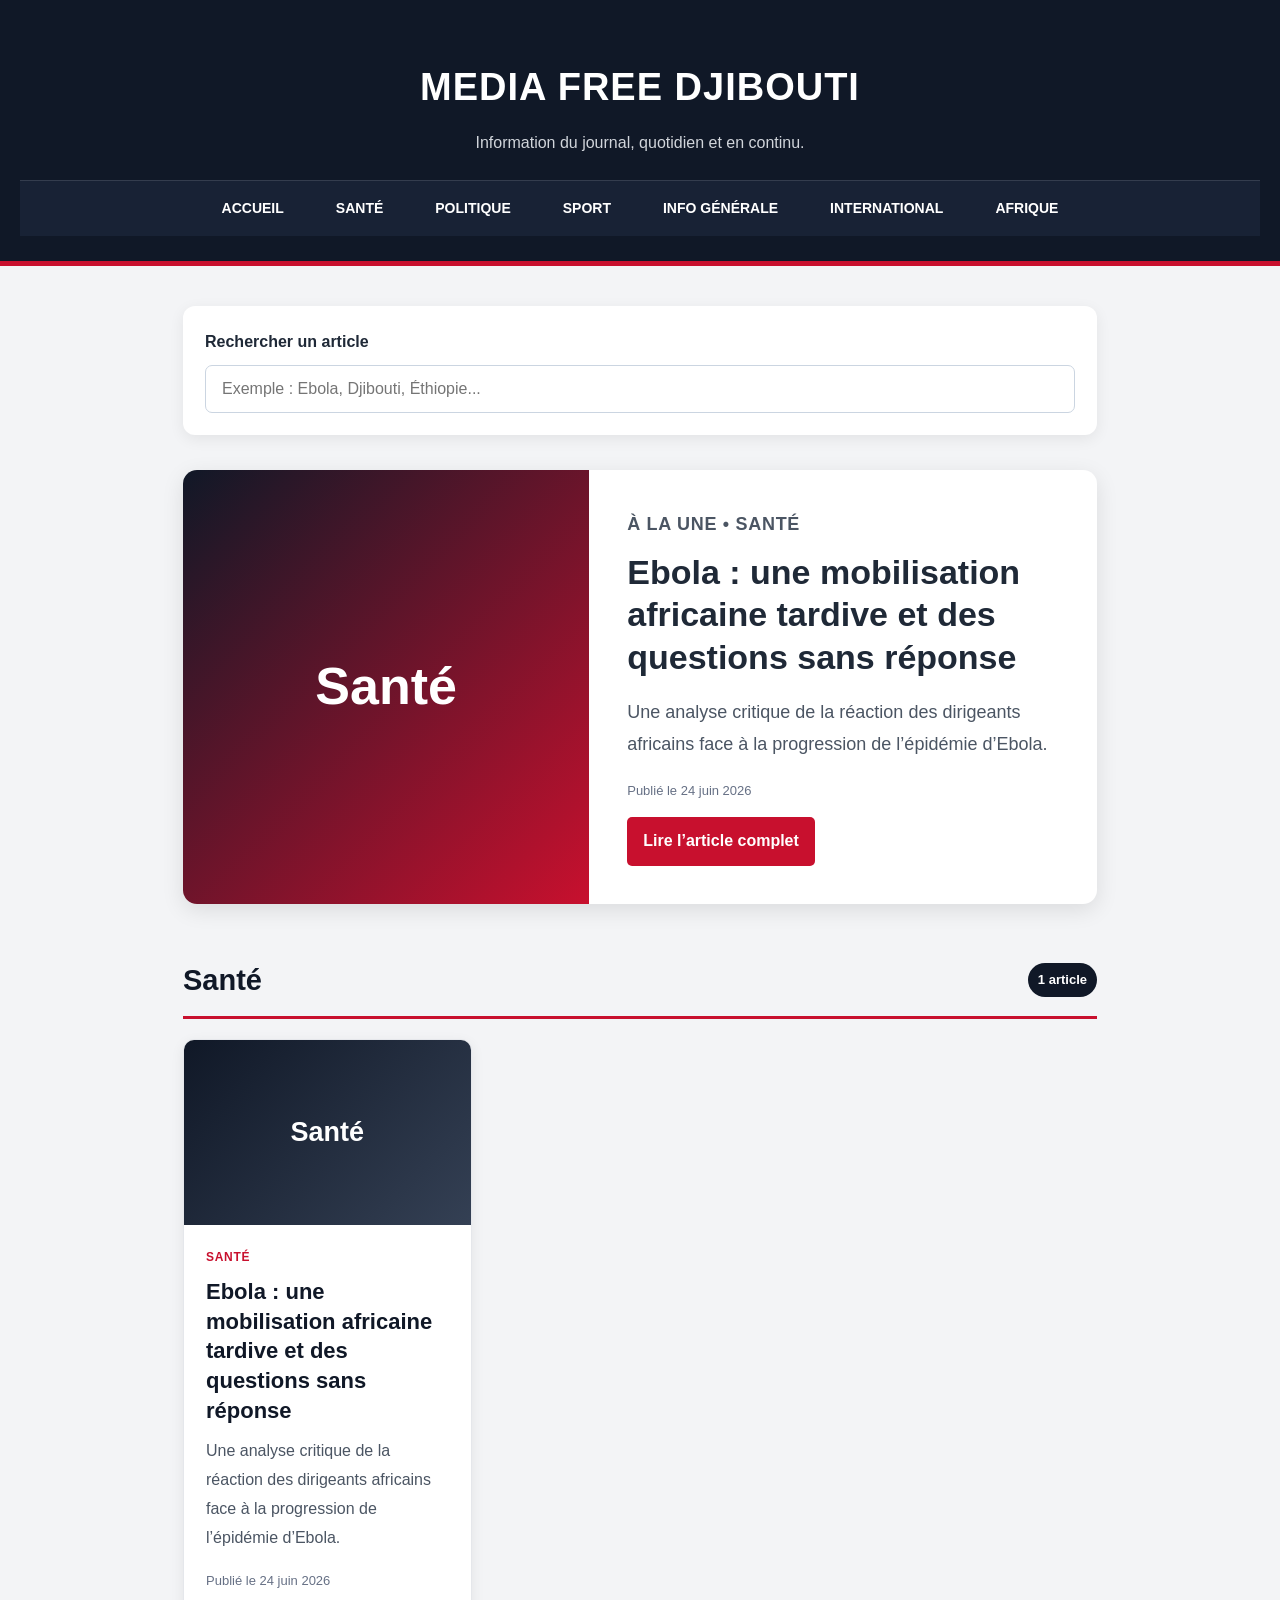
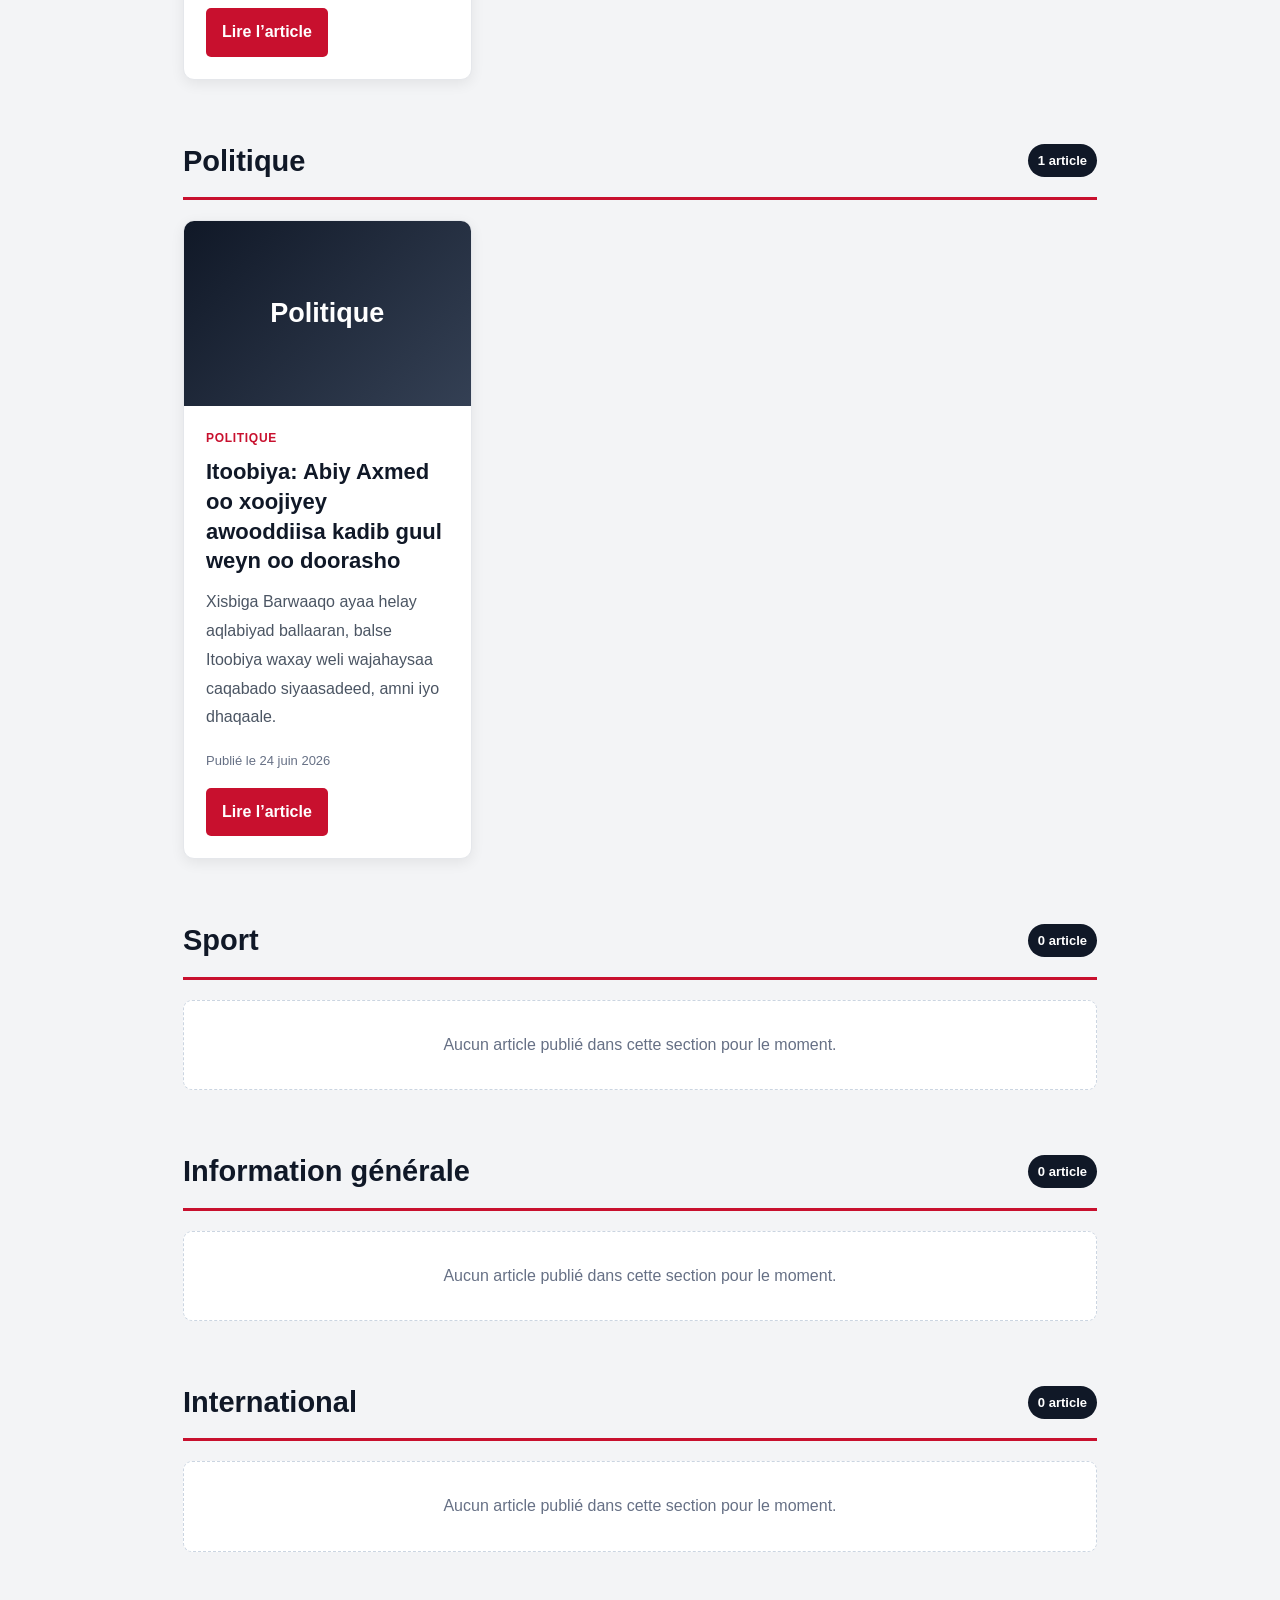
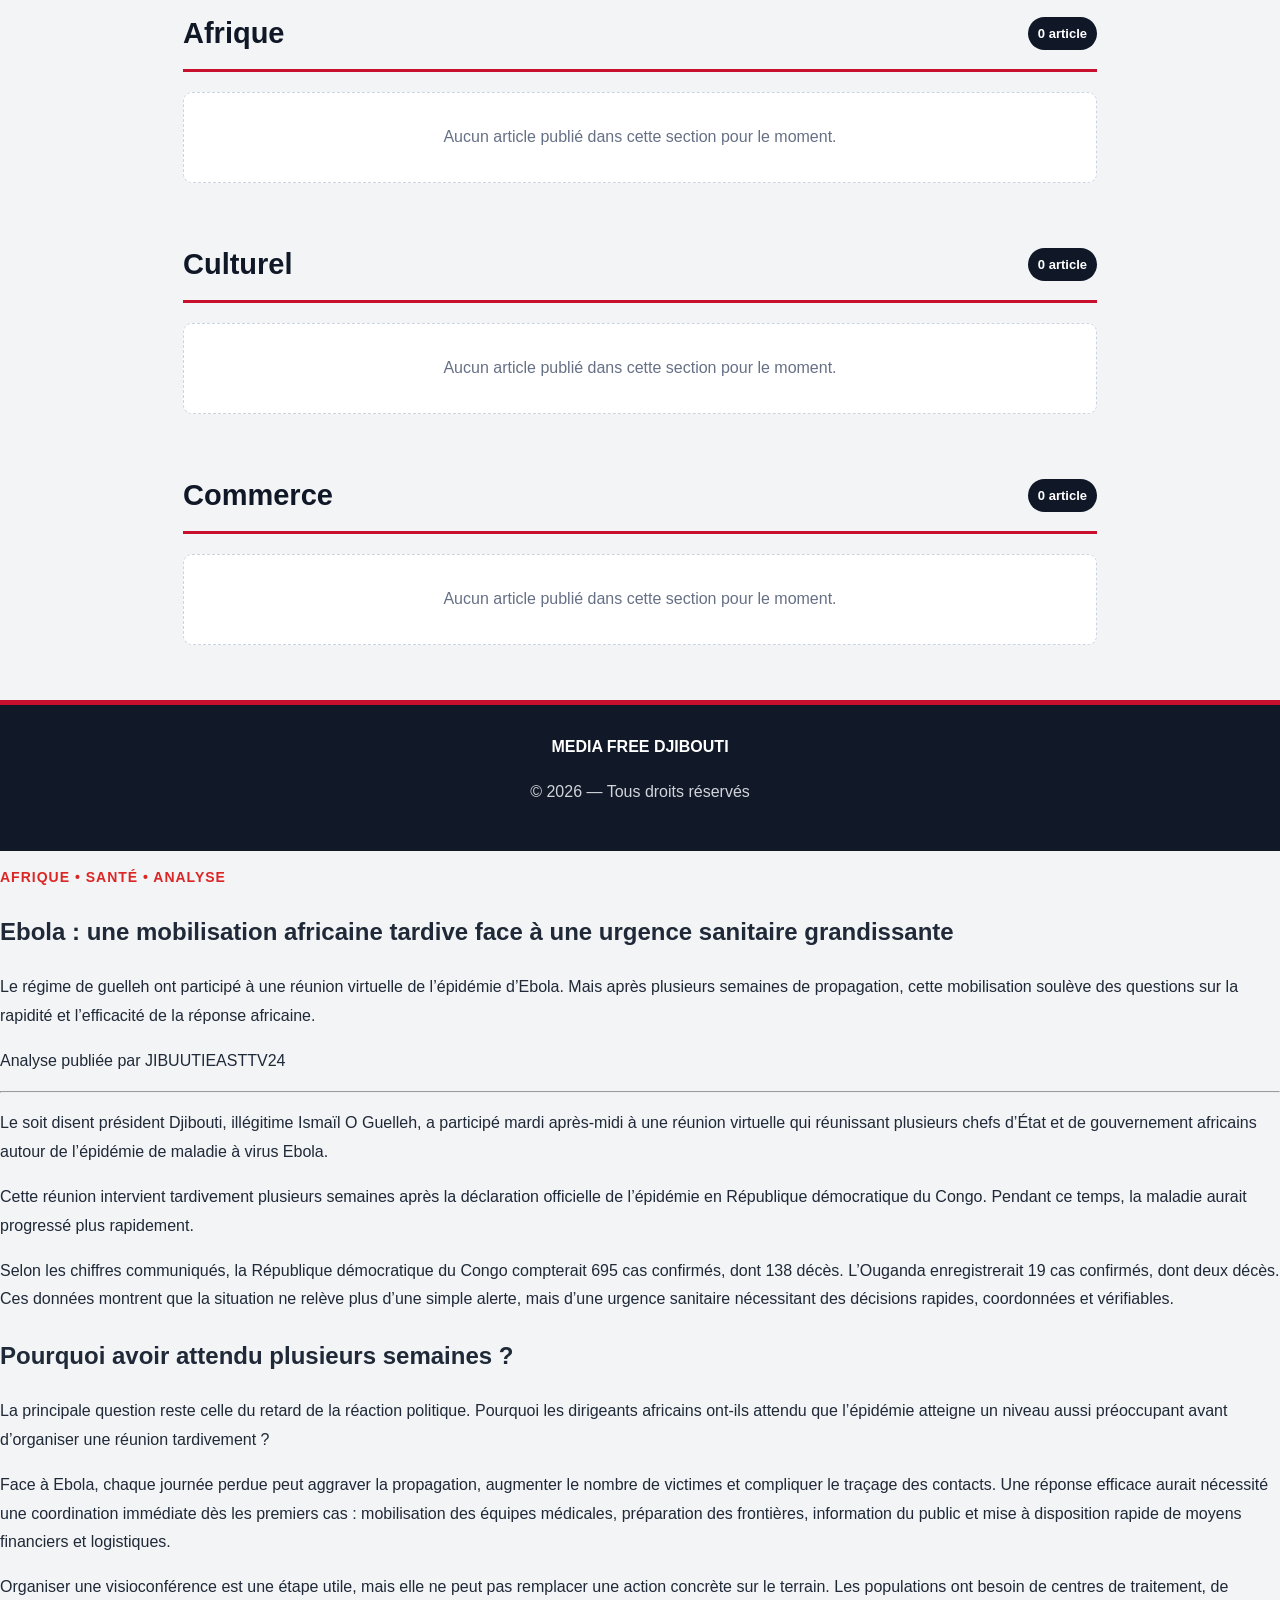
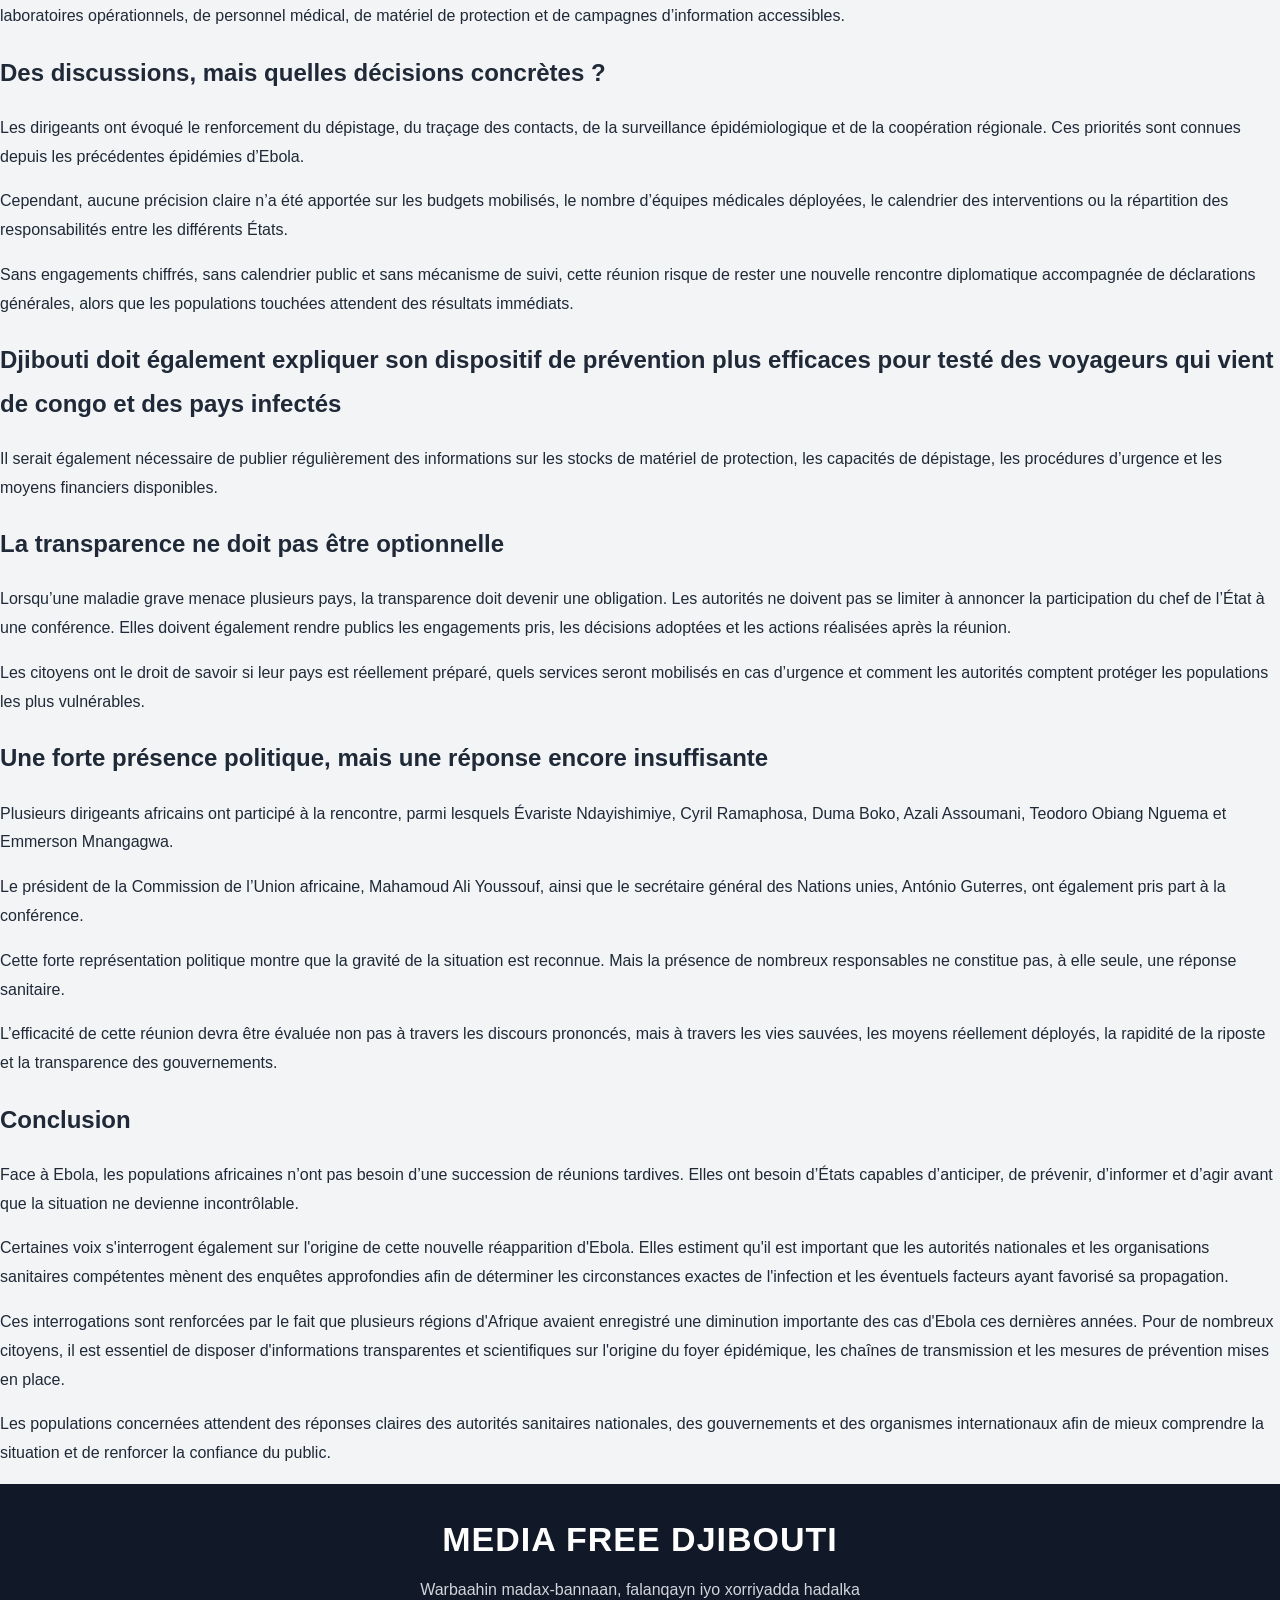
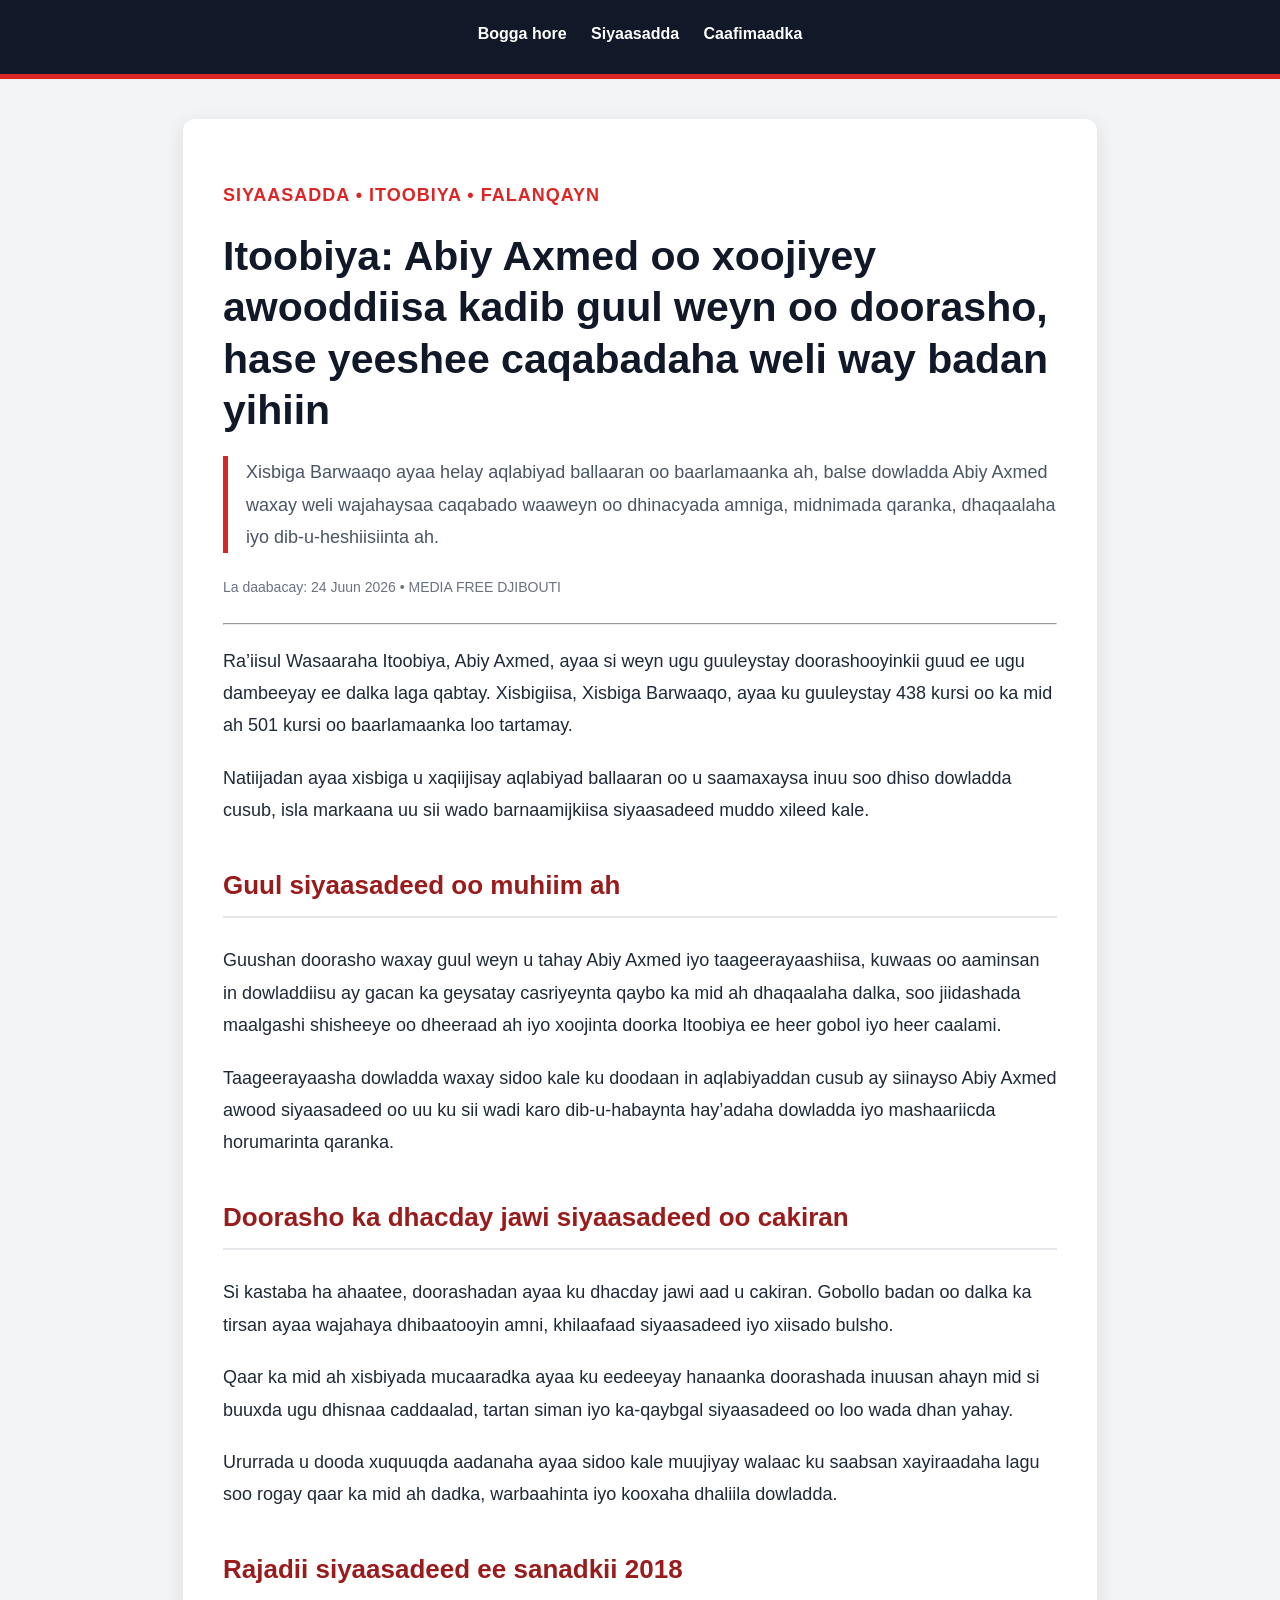
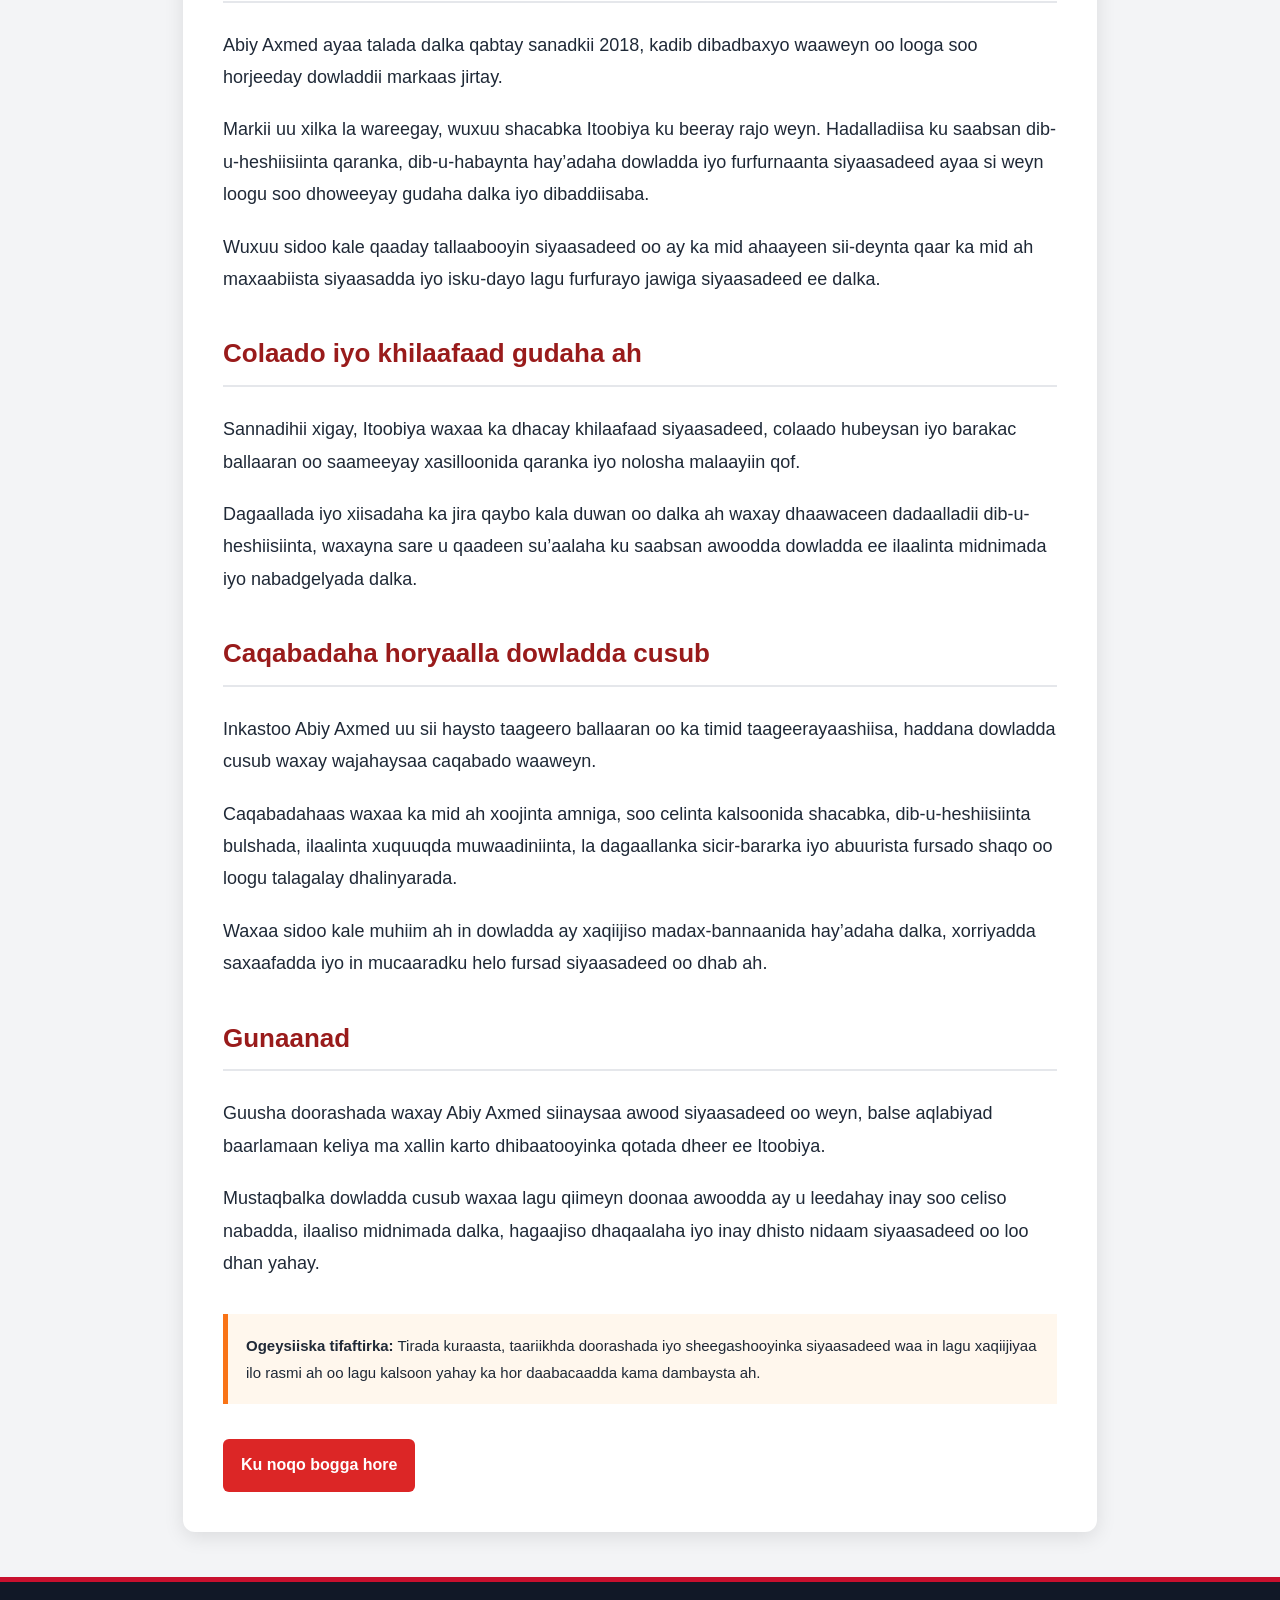
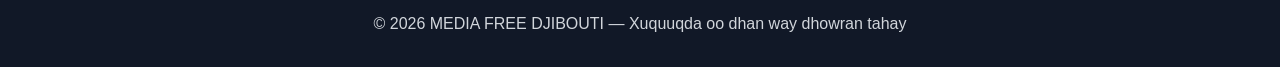
==== commit 0c9f990c: "Update index.html" ====
--- a/index.html
+++ b/index.html
@@ -1,4 +1,4 @@
-```html
+
 <!DOCTYPE html>
 <html lang="fr">
 <head>
@@ -11,7 +11,7 @@
 
   <meta
     name="description"
-    content="Media Free Djibouti : actualités, politique, santé, sport, Afrique et international."
+    content="Media Free Djibouti : actualités, politique, santé, sport, reportage, Afrique et international."
   >
 
   <title>MEDIA FREE DJIBOUTI</title>
@@ -411,7 +411,7 @@
       <h1 class="site-title">MEDIA FREE DJIBOUTI</h1>
 
       <p class="site-description">
-        Information indépendante, analyse et liberté d’expression
+        Information du journal, quotidien et en continu.
       </p>
     </div>
 
@@ -500,6 +500,24 @@
       </div>
 
       <div class="article-grid" data-category="afrique"></div>
+    </section>
+  
+    <section id="culturel" class="news-section">
+      <div class="section-header">
+        <h2>Culturel</h2>
+        <span class="article-count" data-count="culturel">0 article</span>
+      </div>
+
+      <div class="article-grid" data-category="culturel"></div>
+    </section>
+
+    <section id="commerce" class="news-section">
+      <div class="section-header">
+        <h2>Commerce</h2>
+        <span class="article-count" data-count="commerce">0 article</span>
+      </div>
+
+      <div class="article-grid" data-category="commerce"></div>
     </section>
 
   </main>
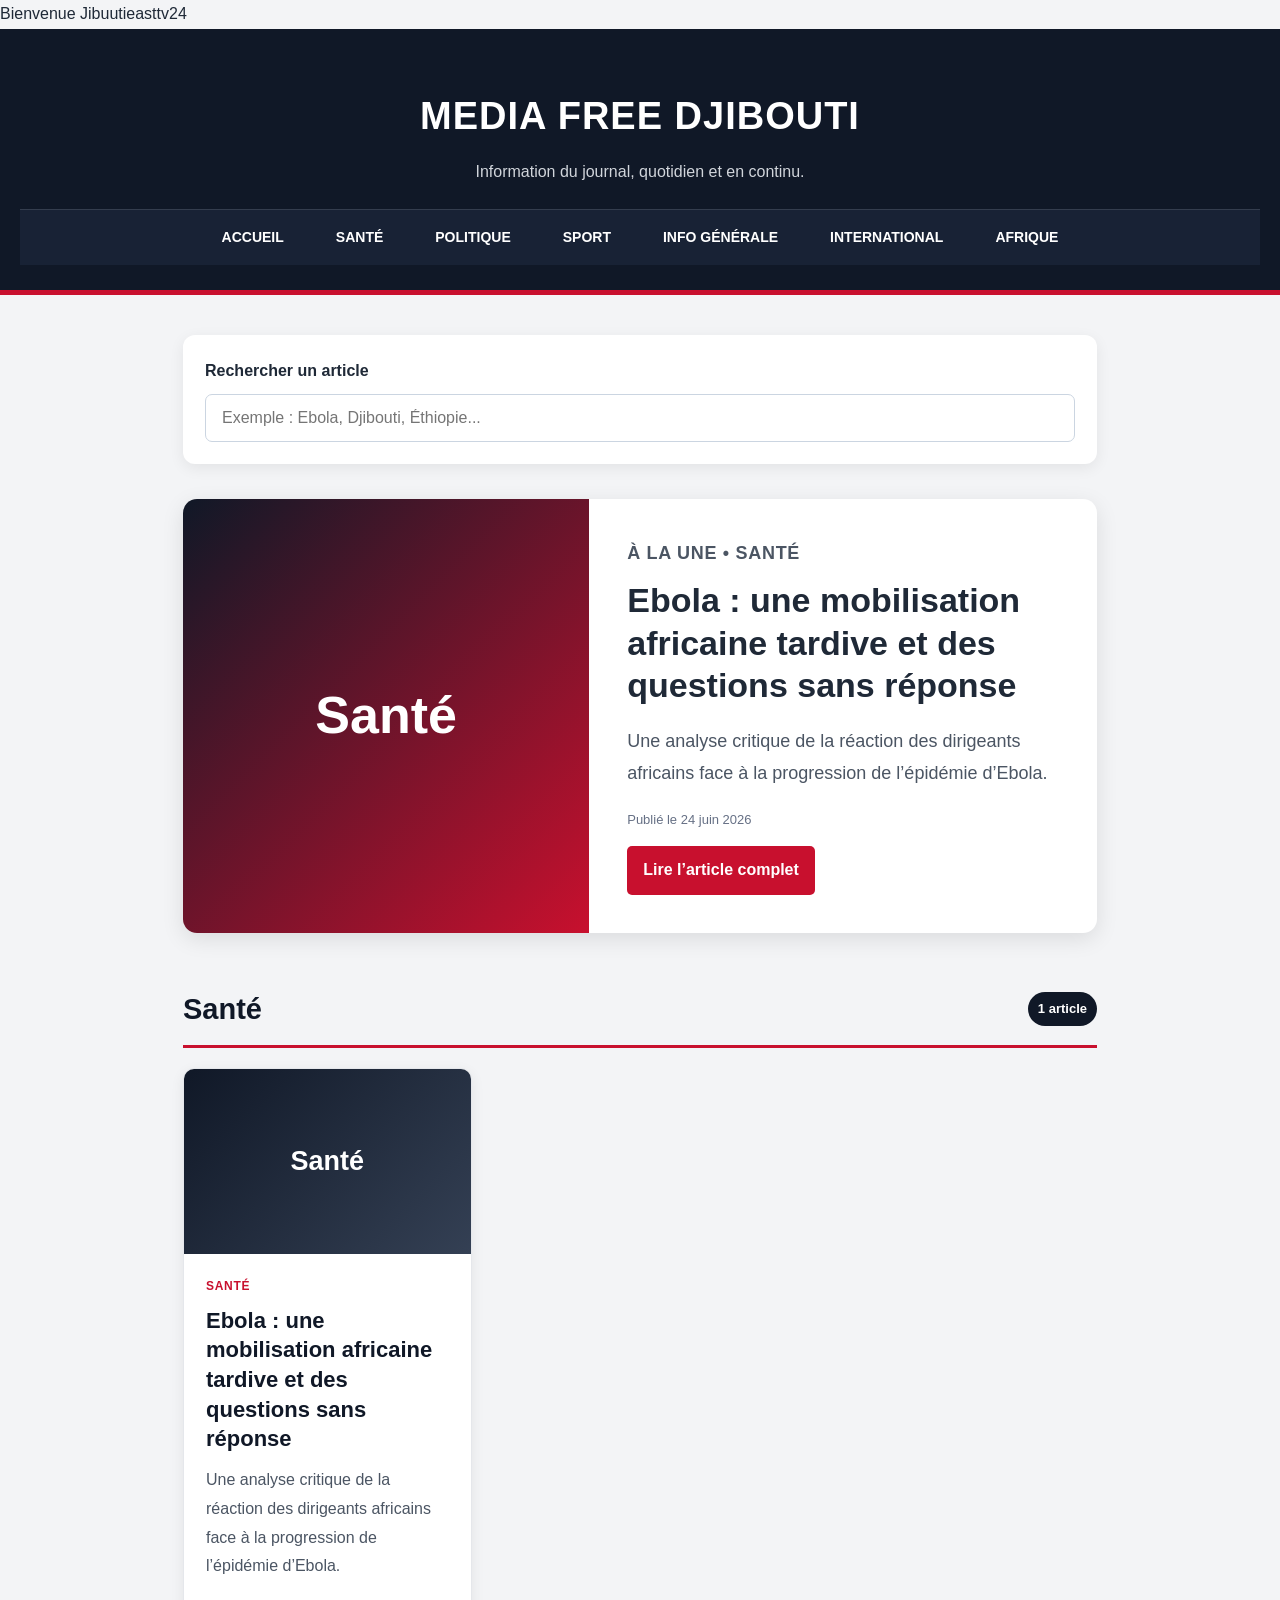
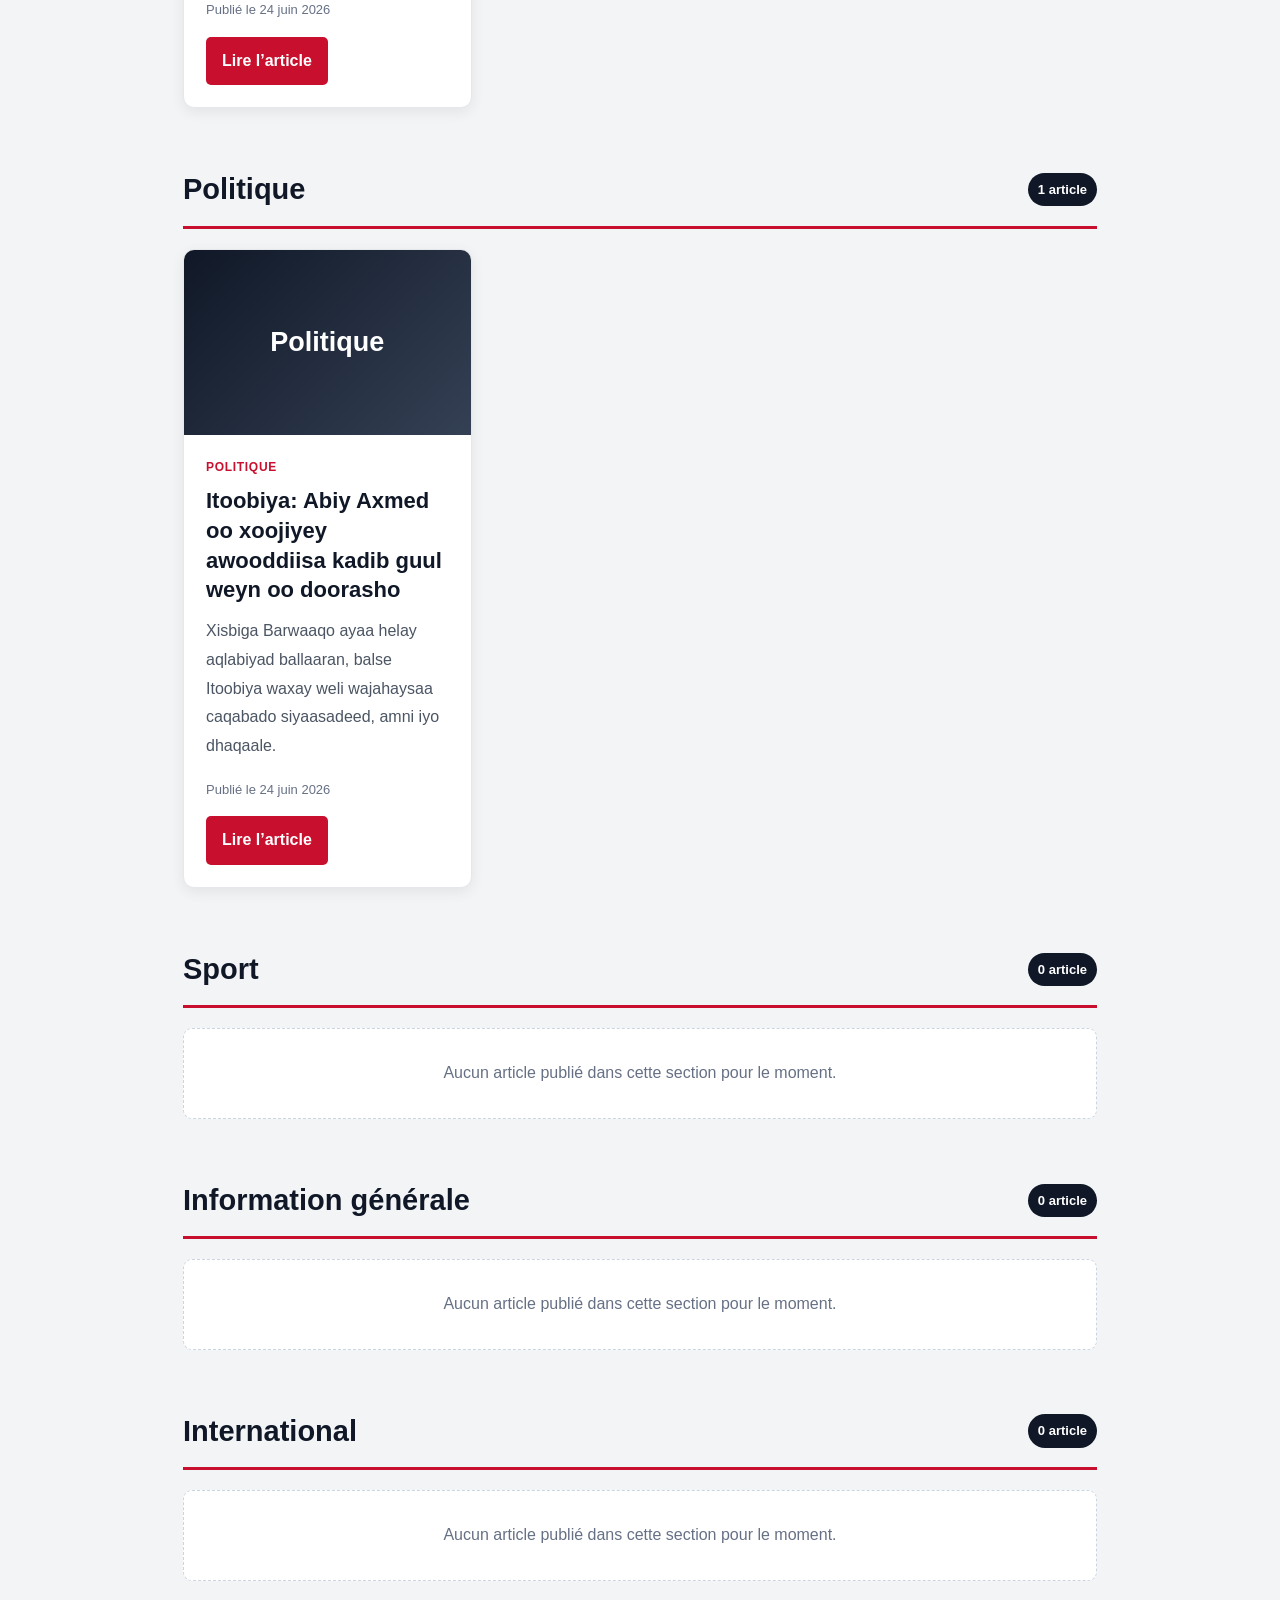
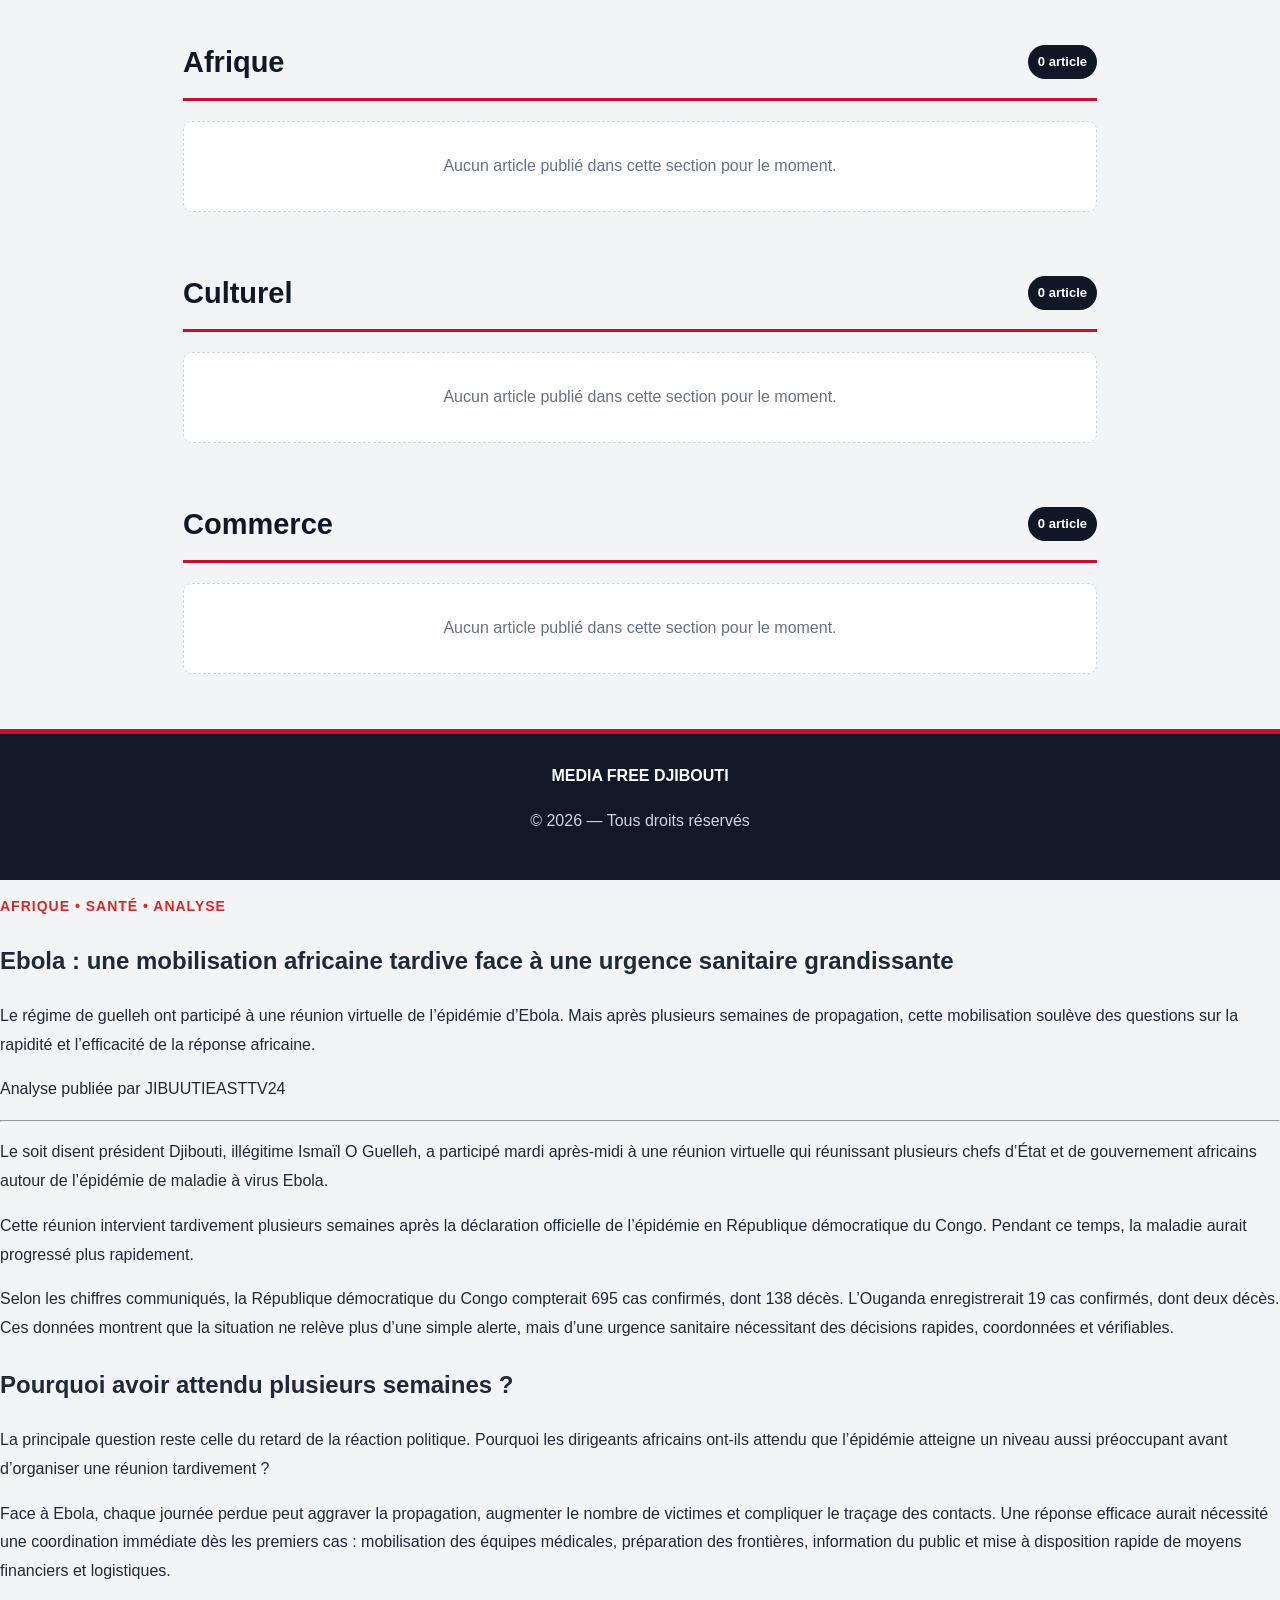
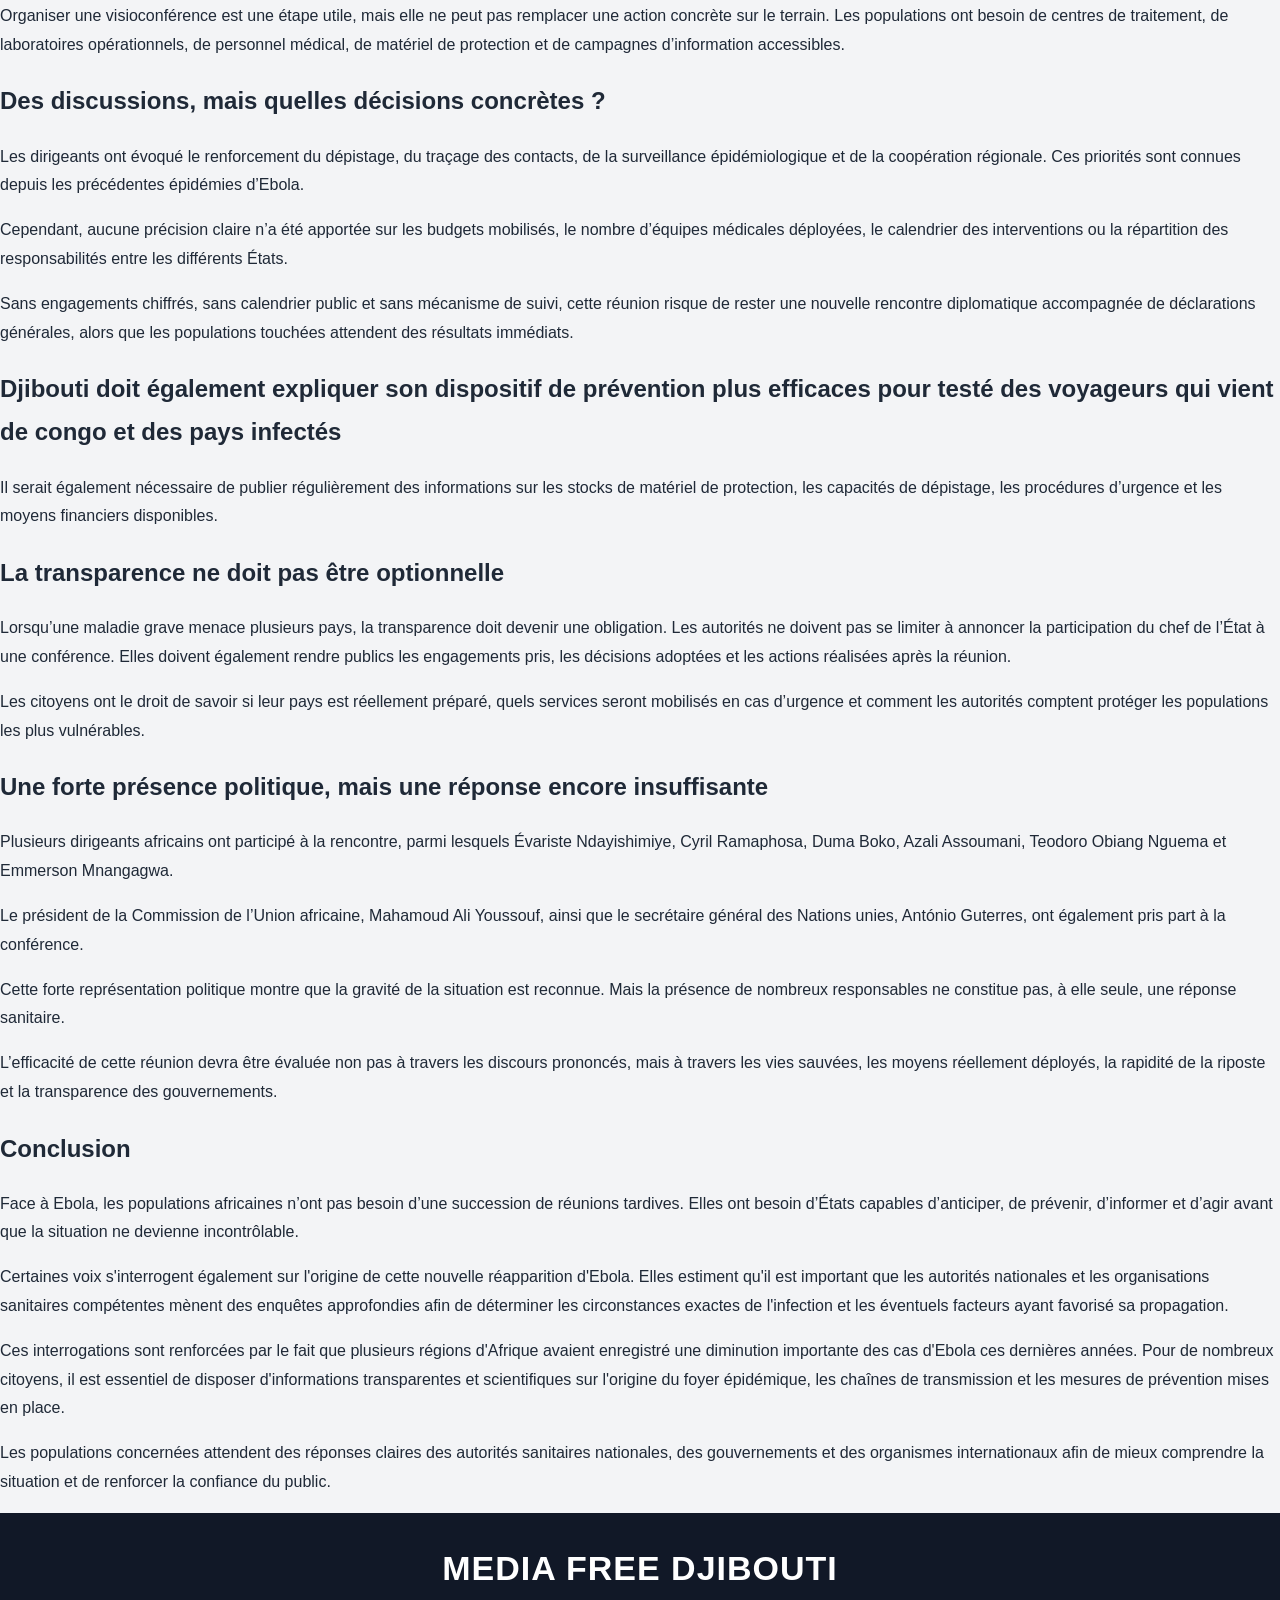
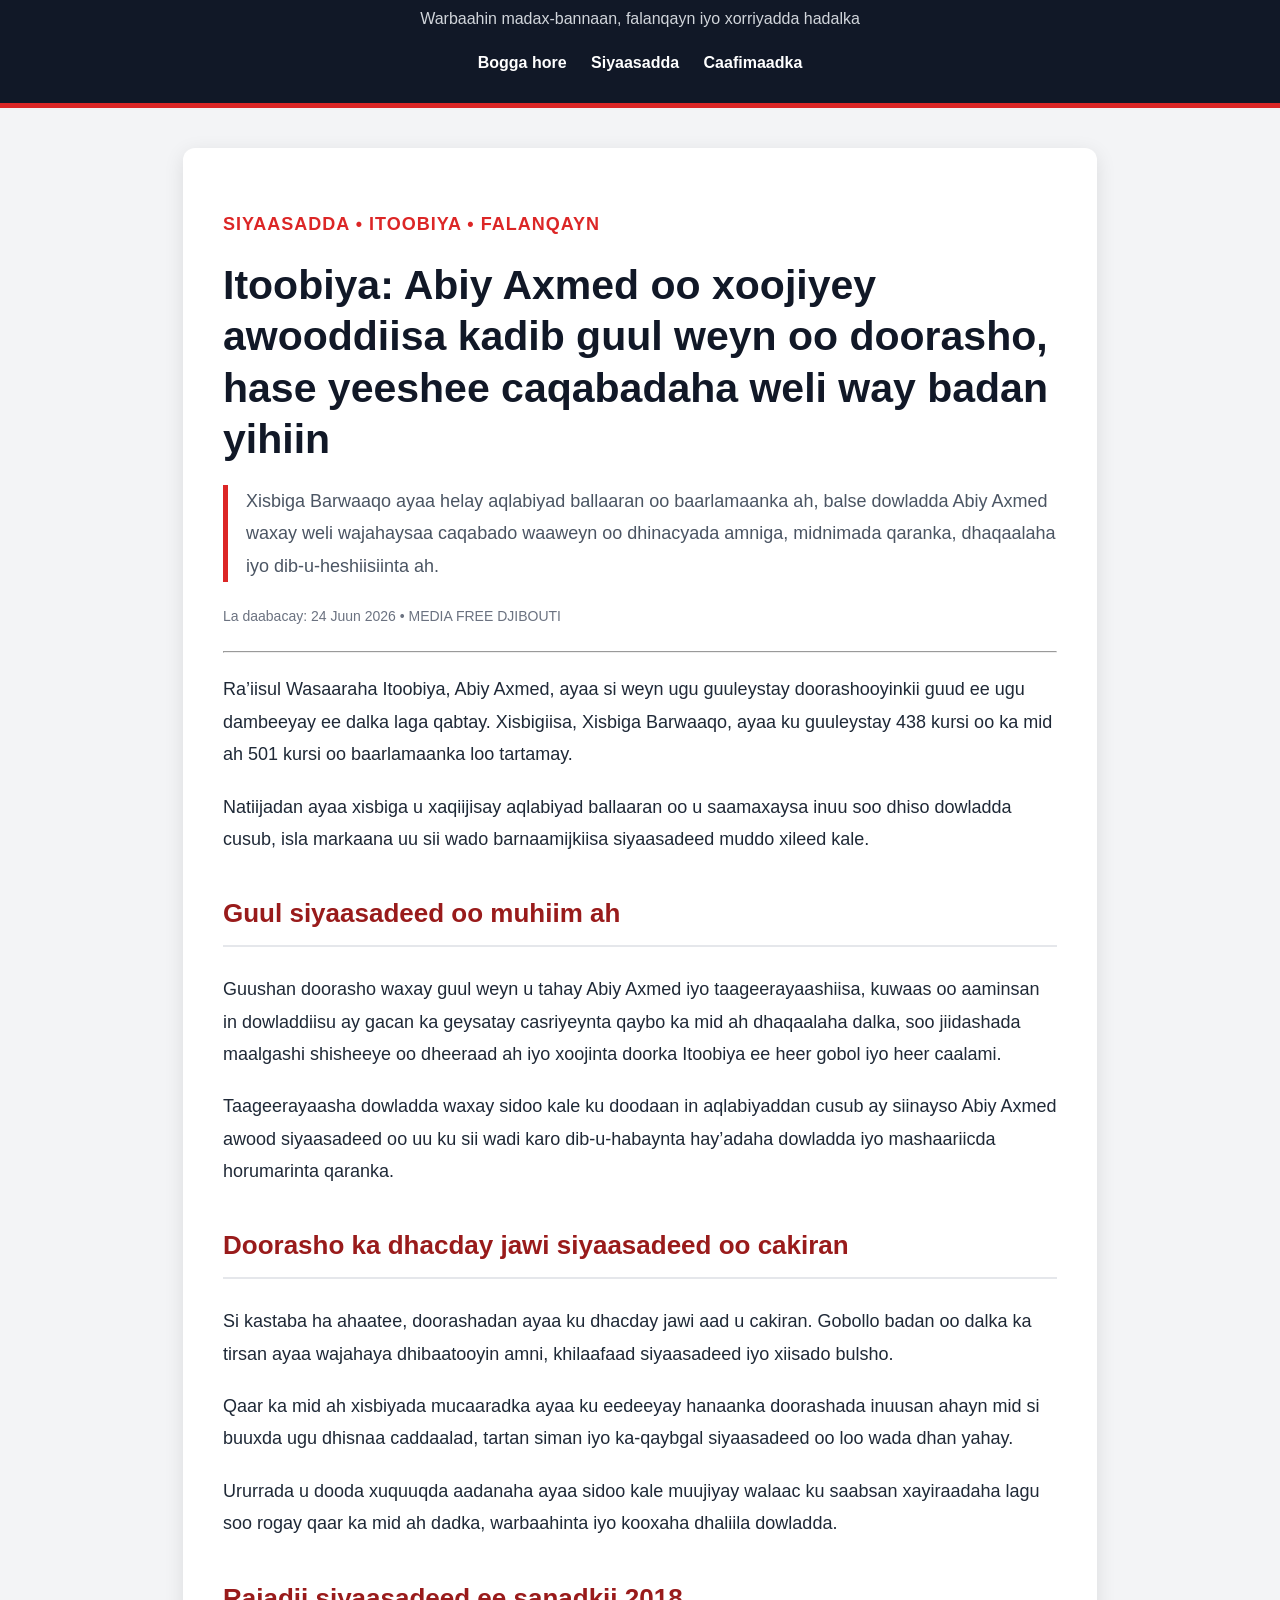
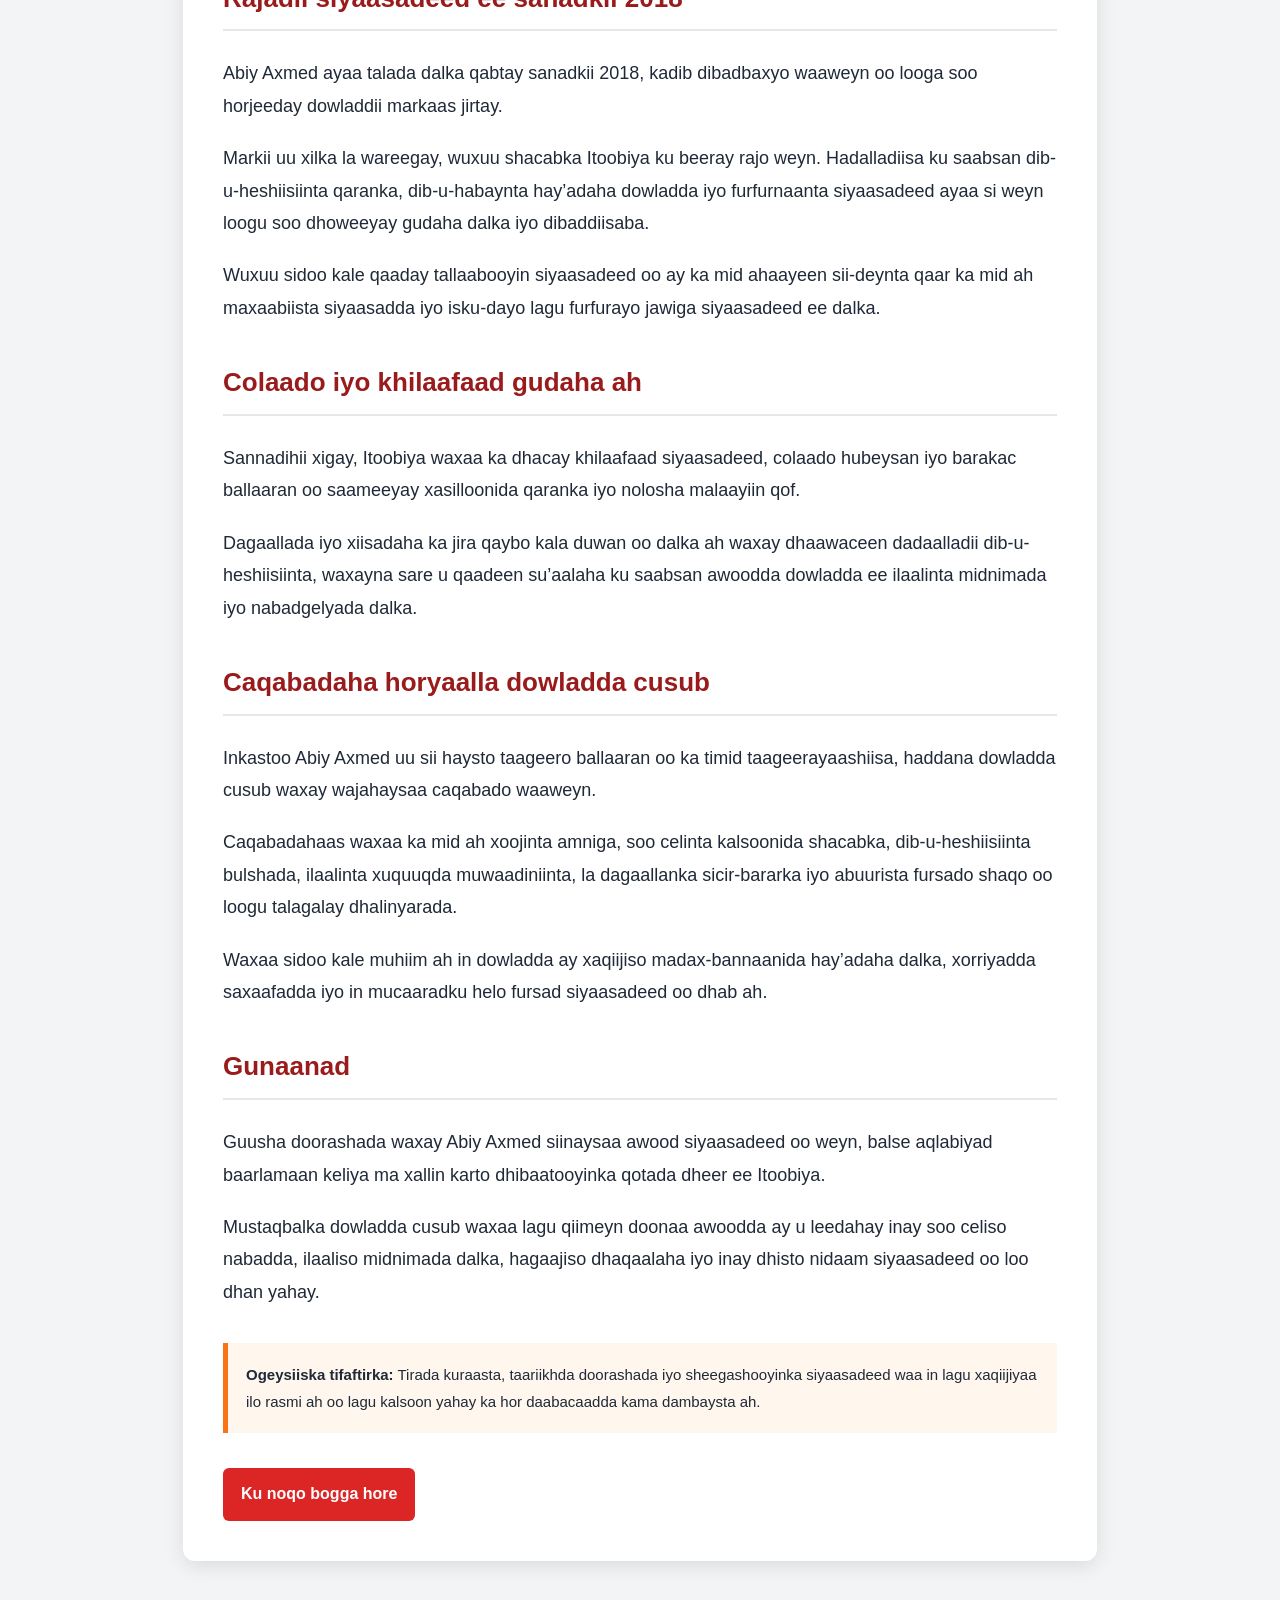
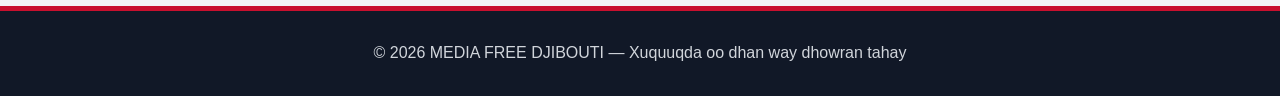
==== commit 65742e5c: "Update index.html" ====
--- a/index.html
+++ b/index.html
@@ -1,4 +1,4 @@
-
+Bienvenue Jibuutieasttv24
 <!DOCTYPE html>
 <html lang="fr">
 <head>
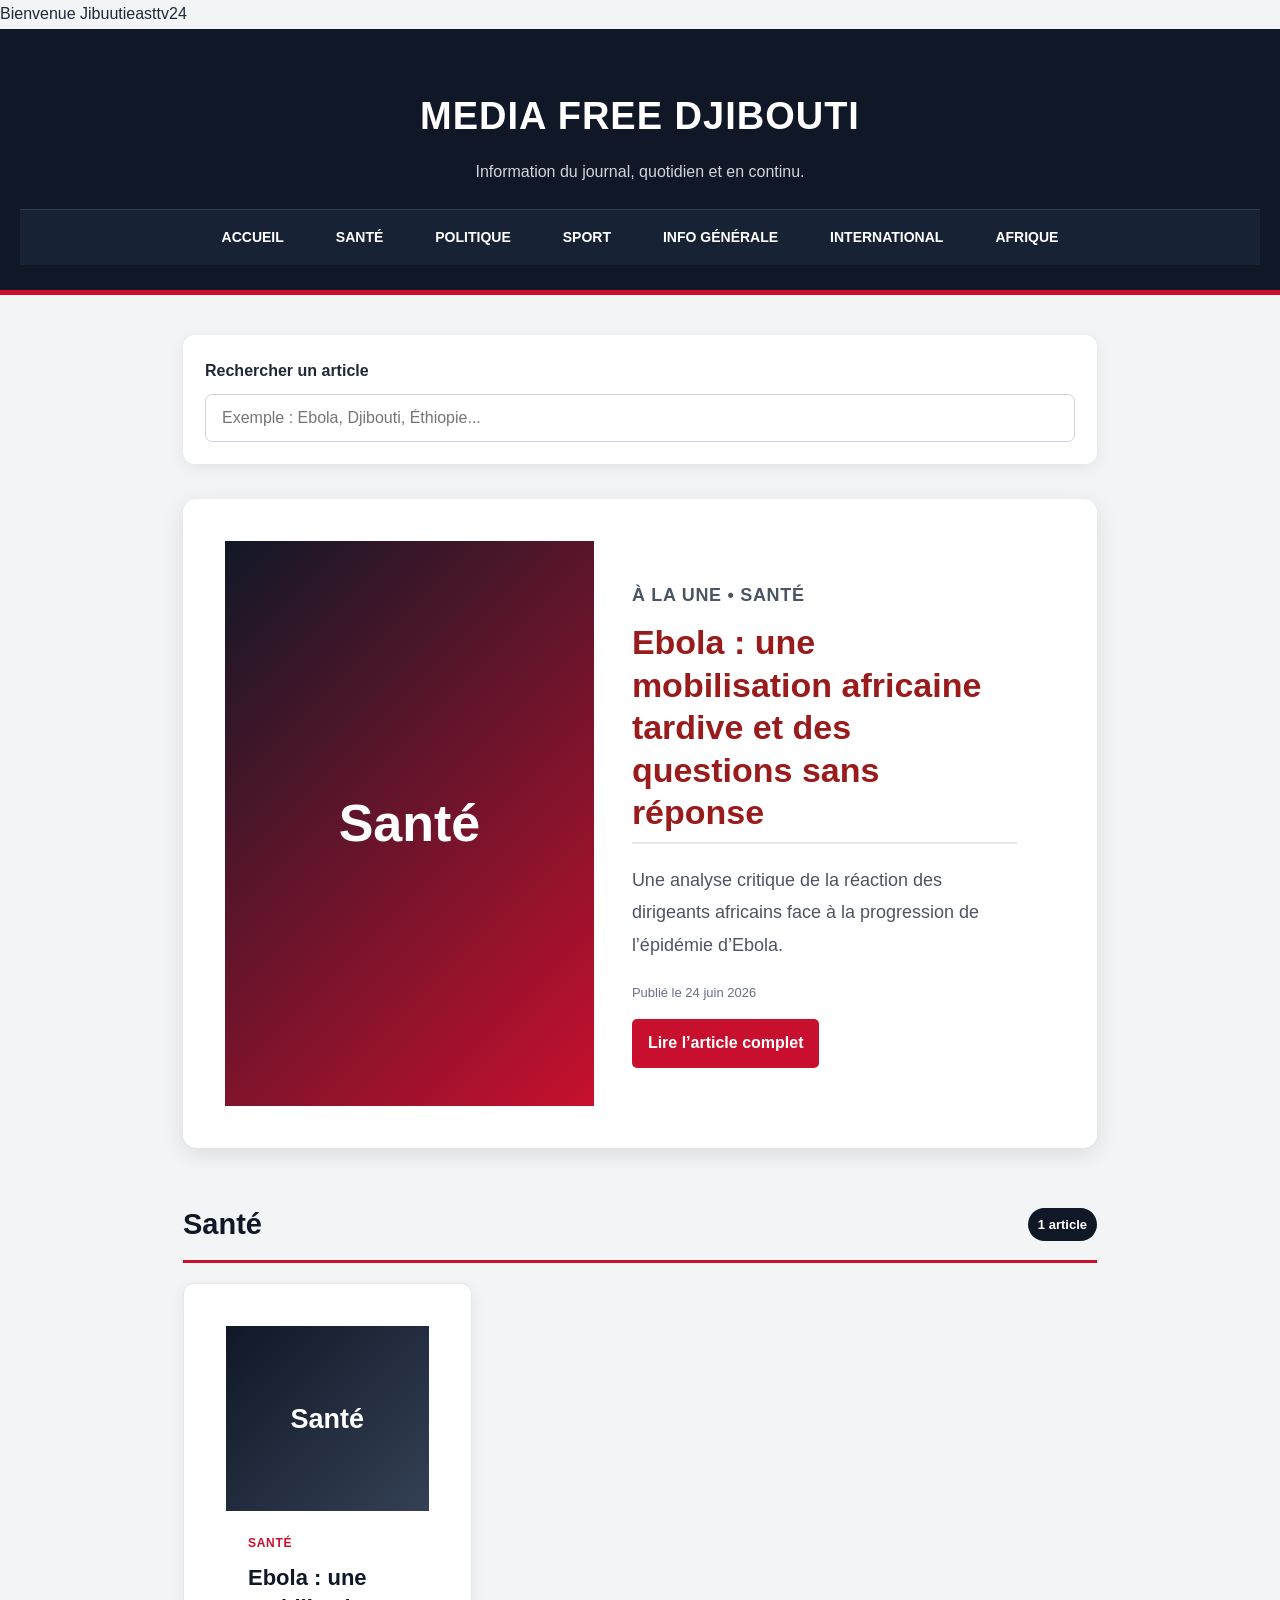
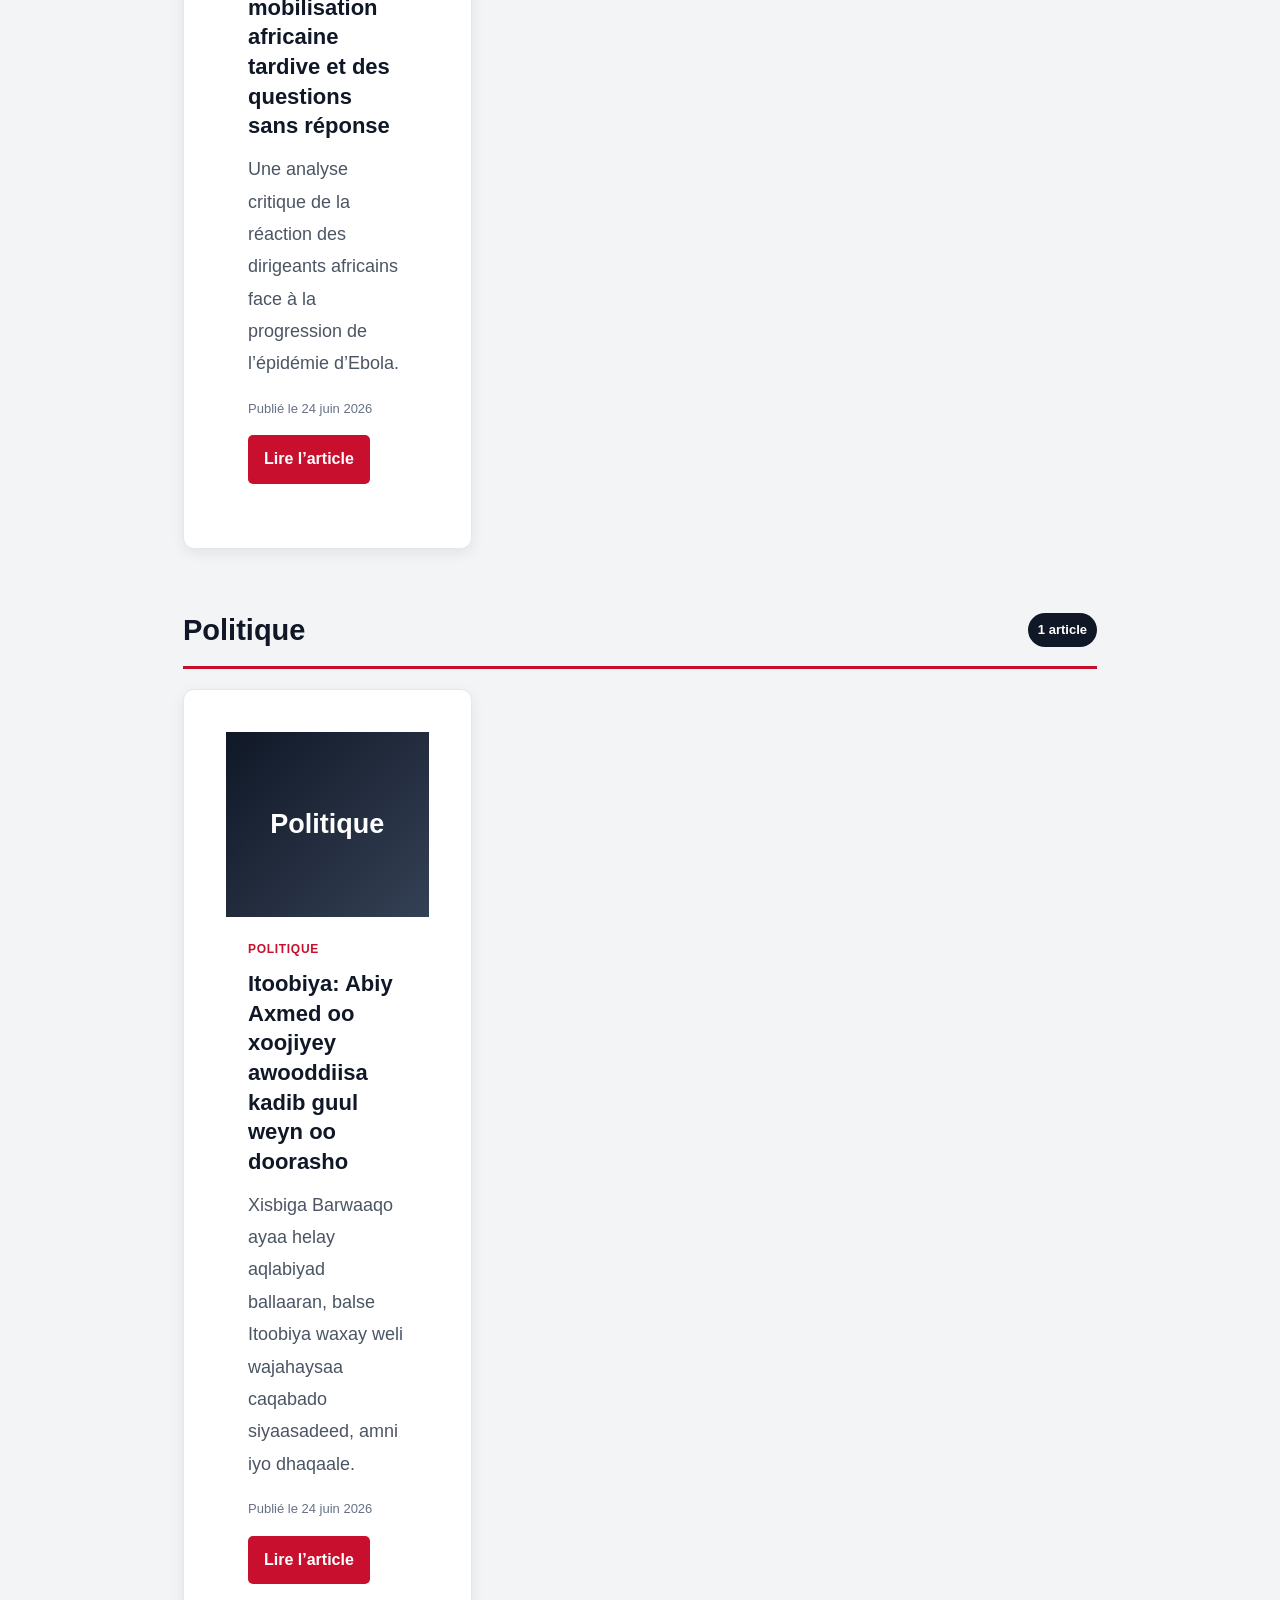
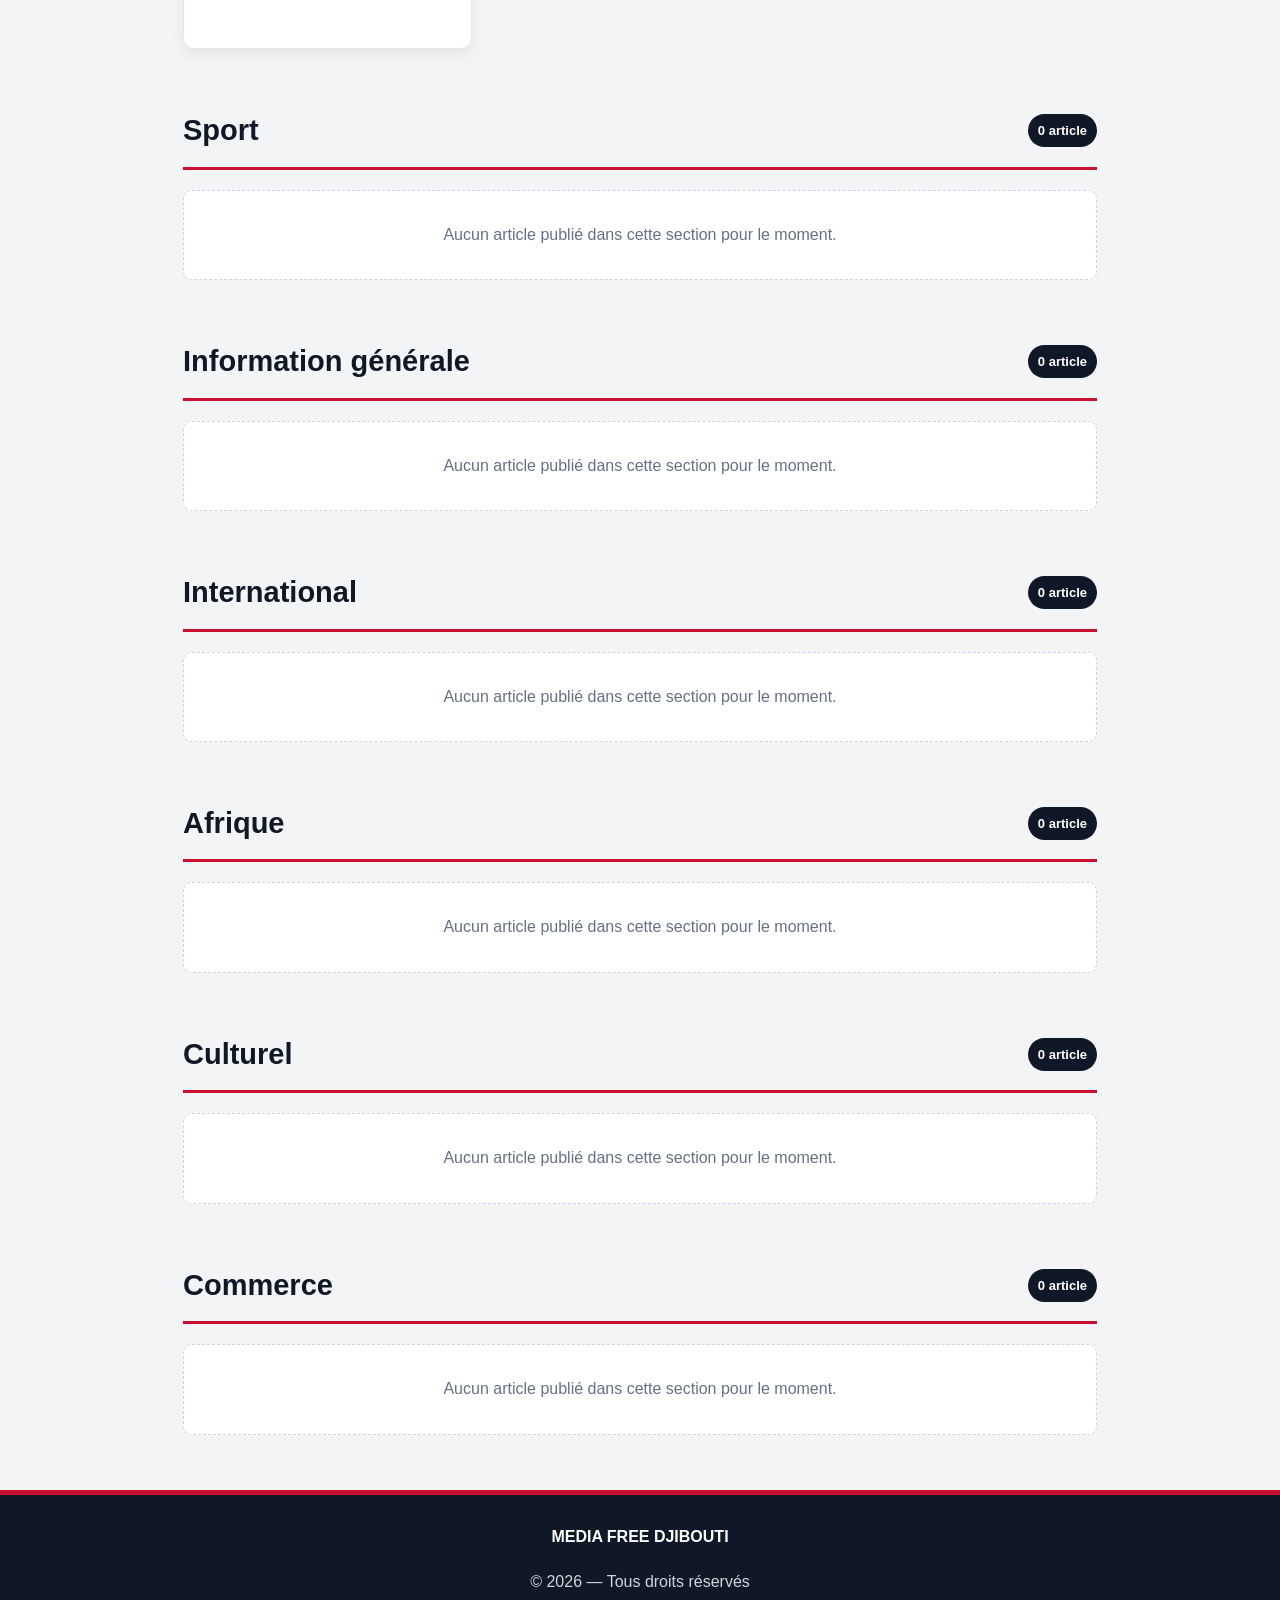
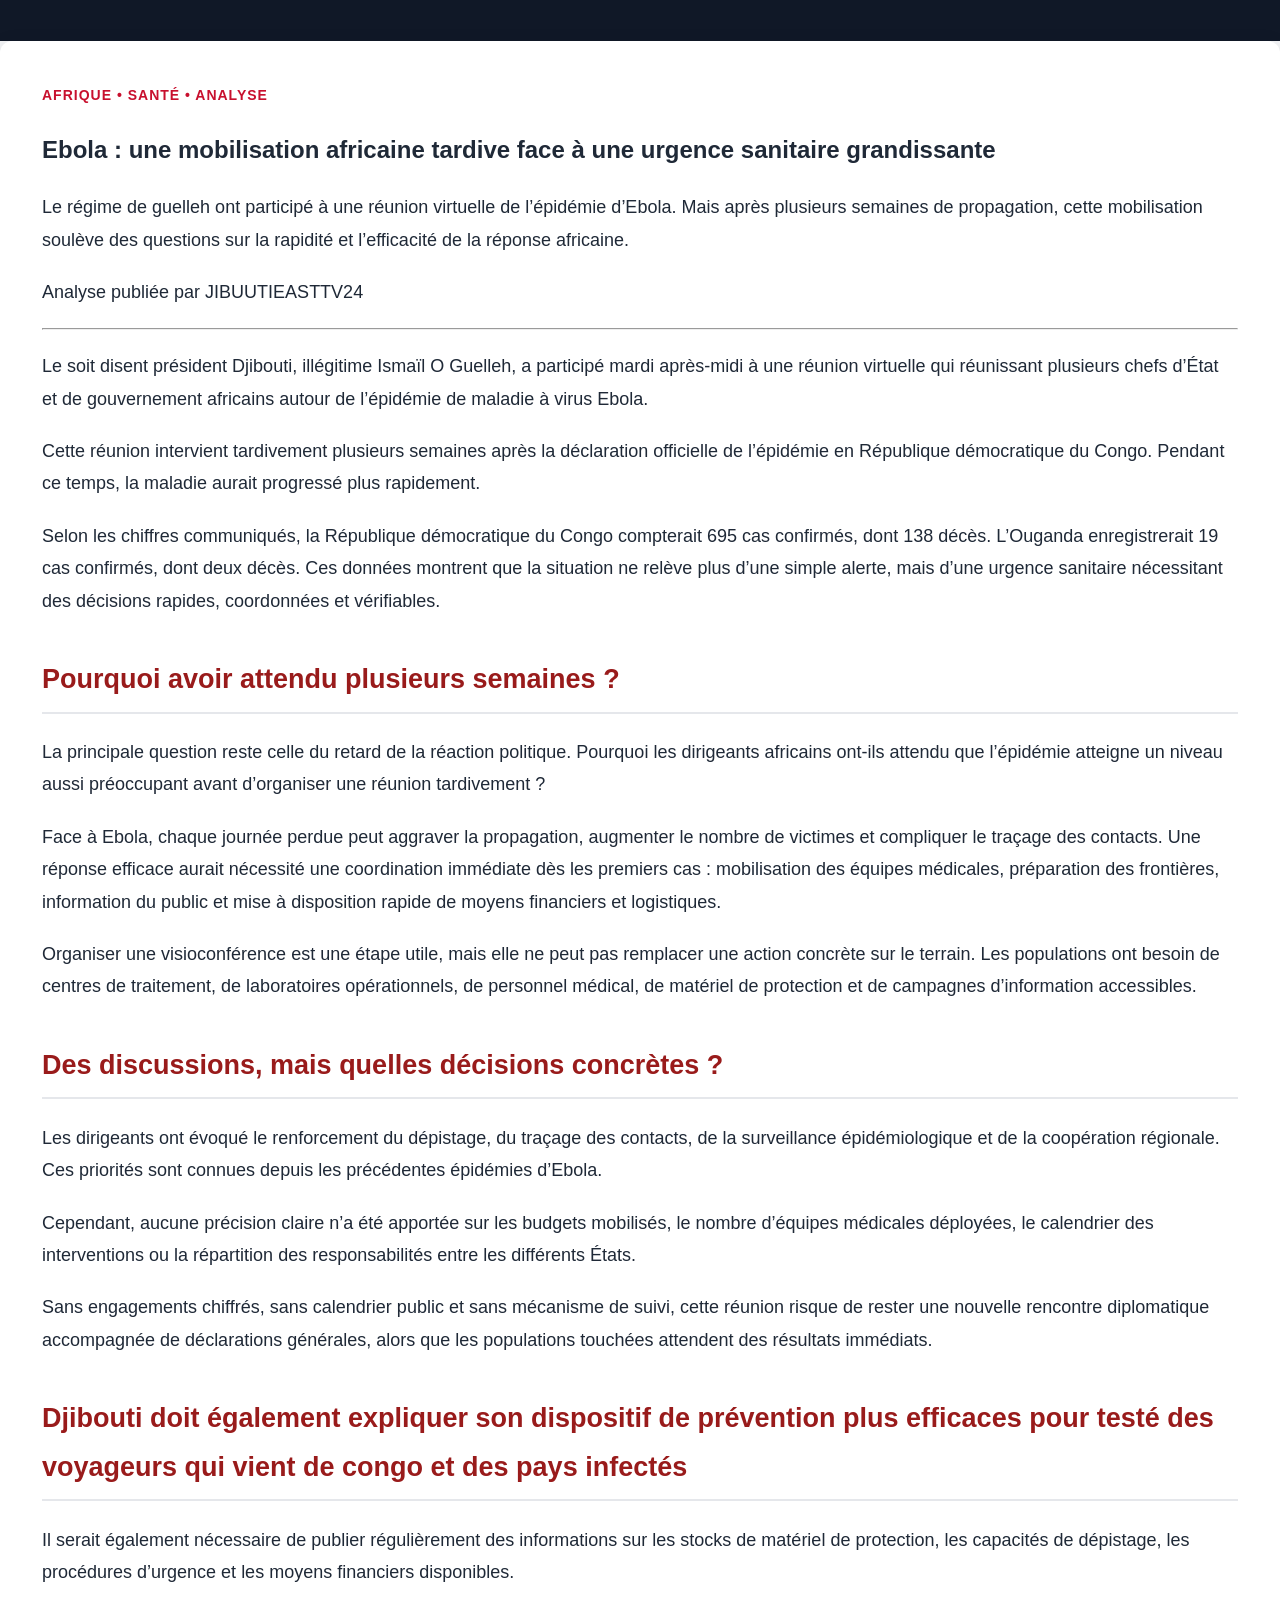
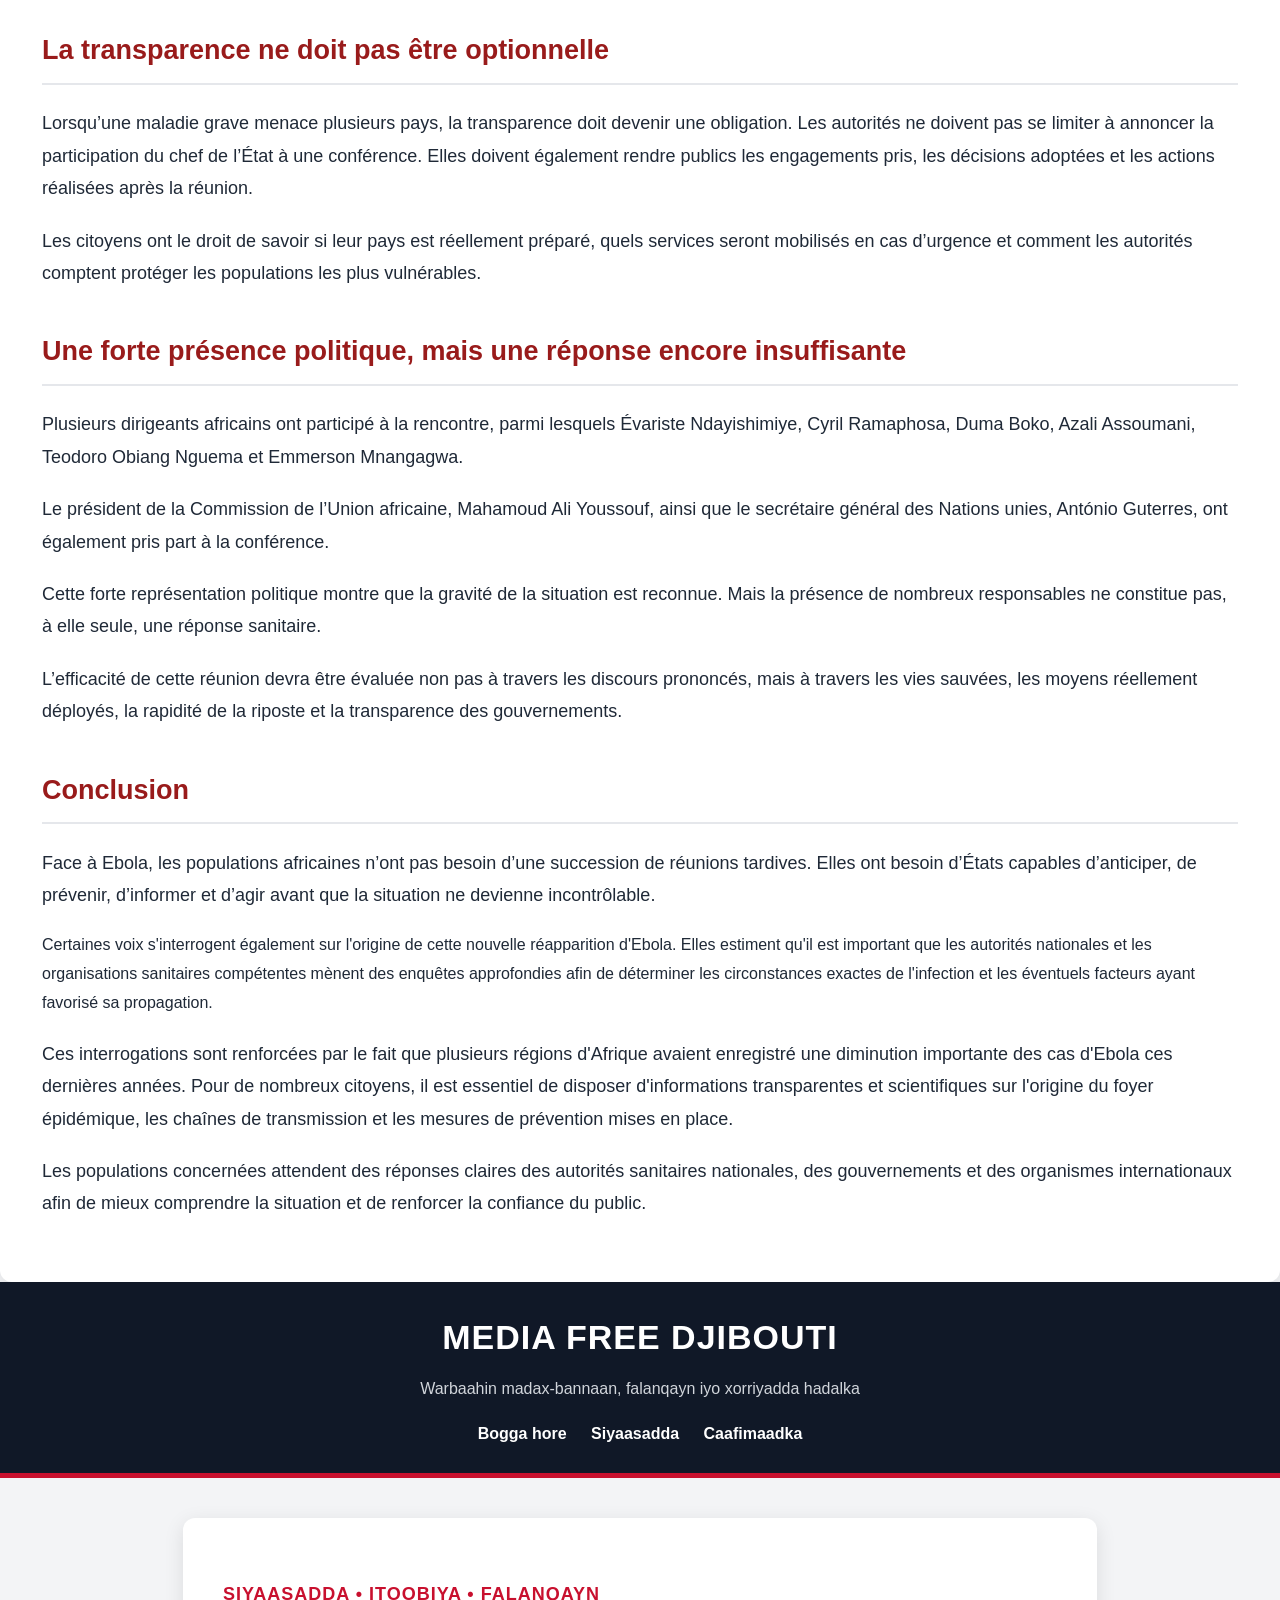
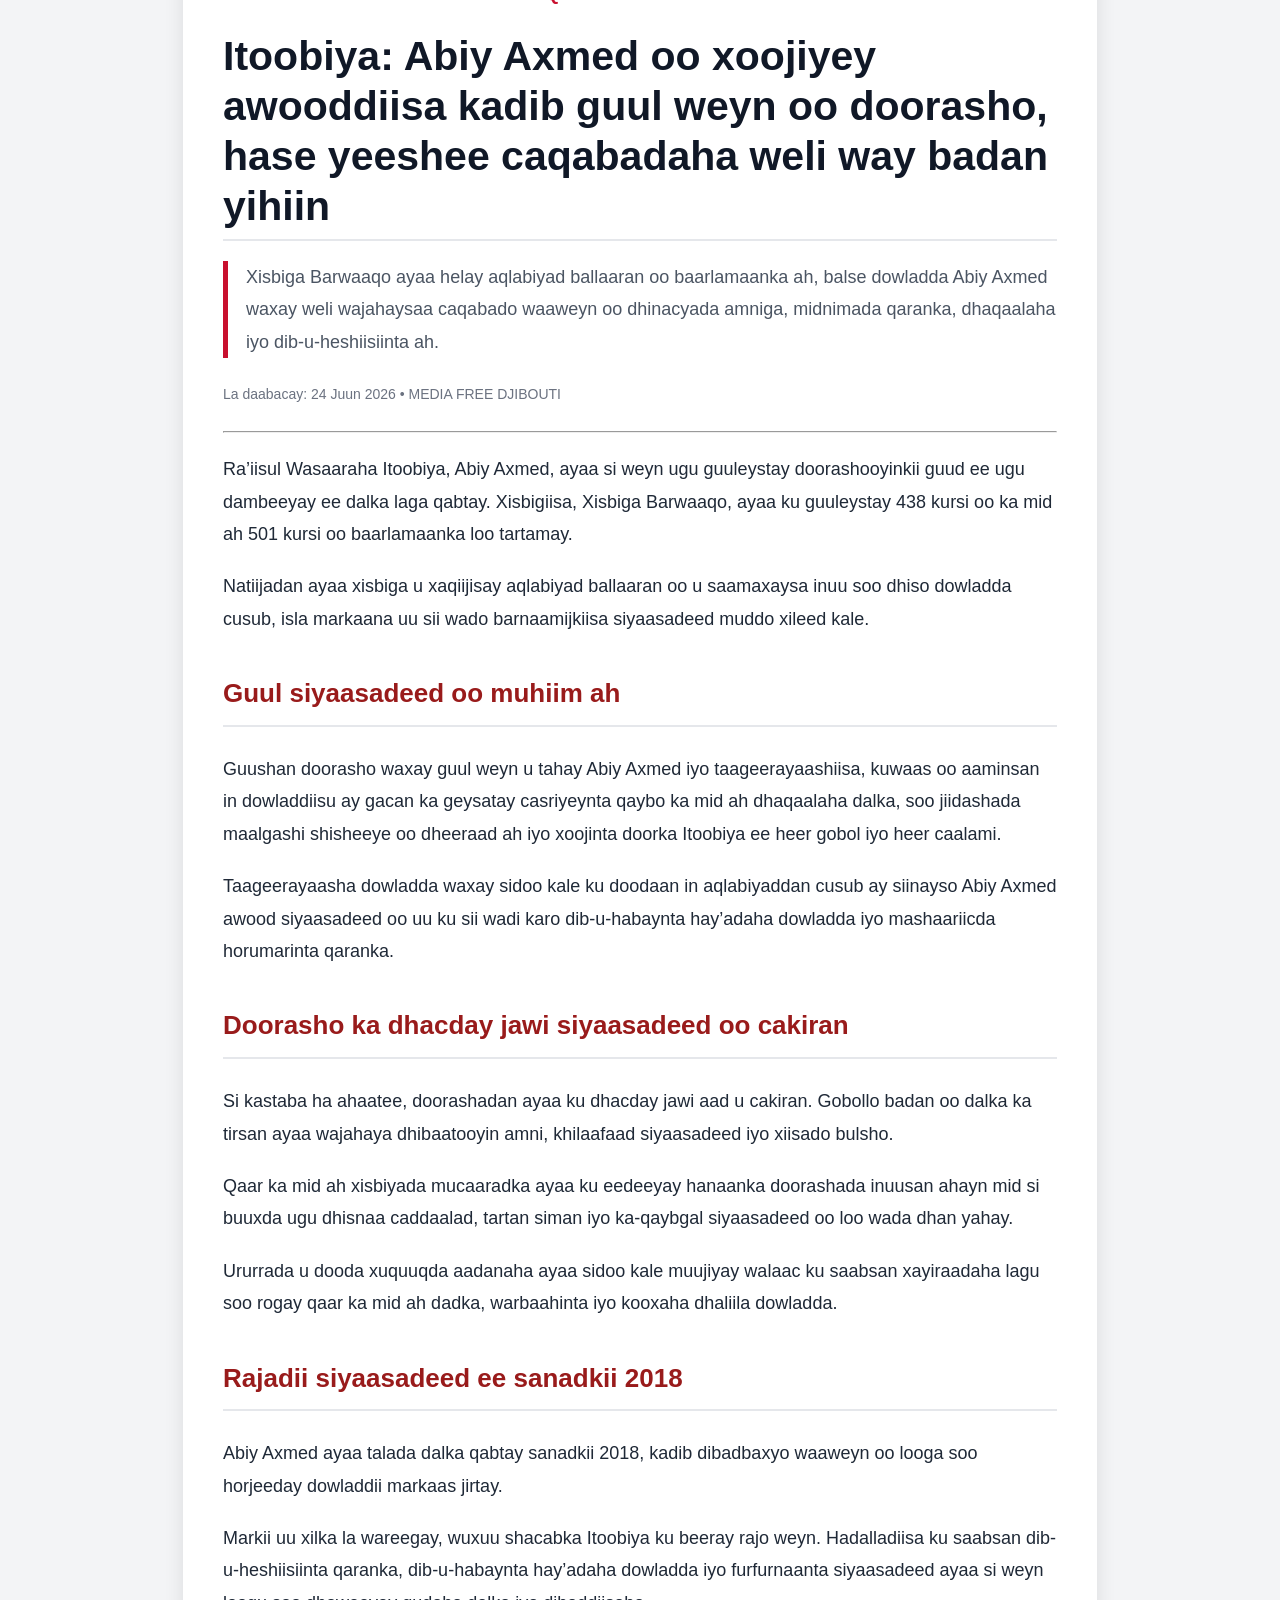
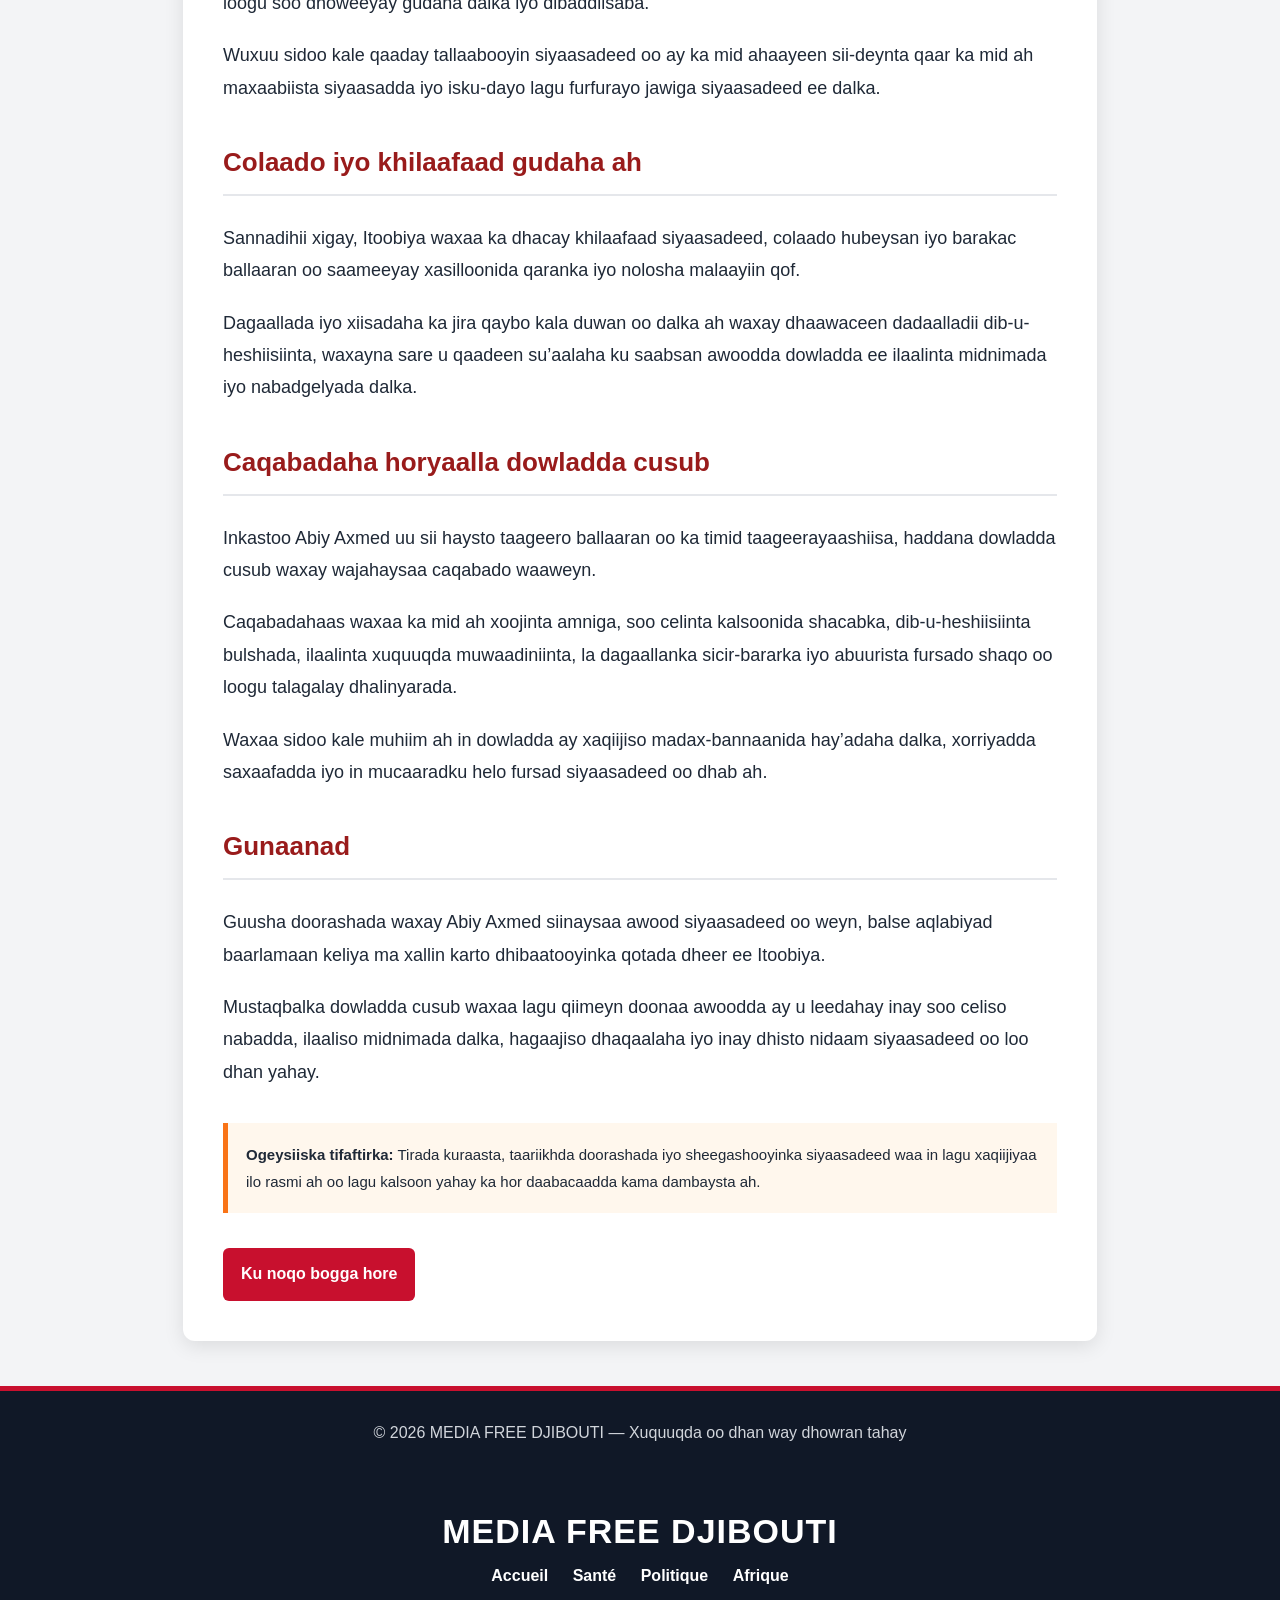
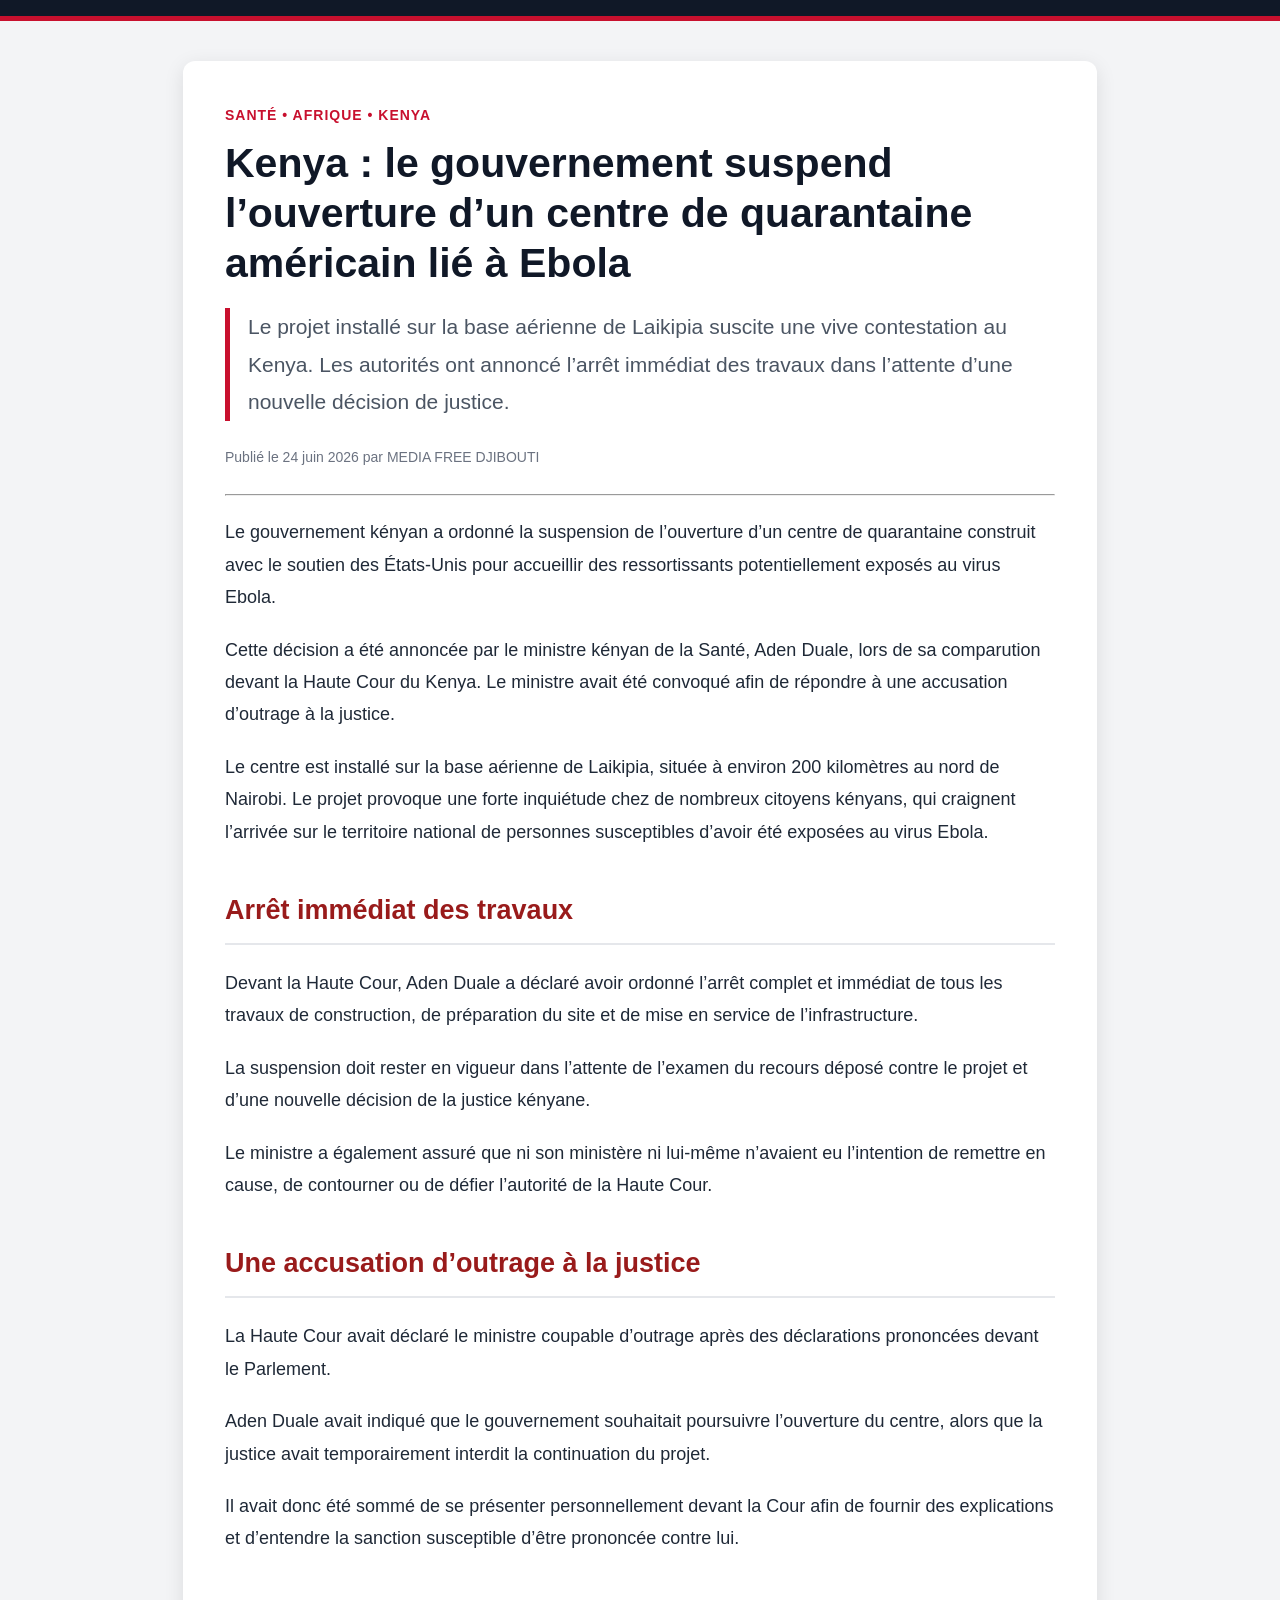
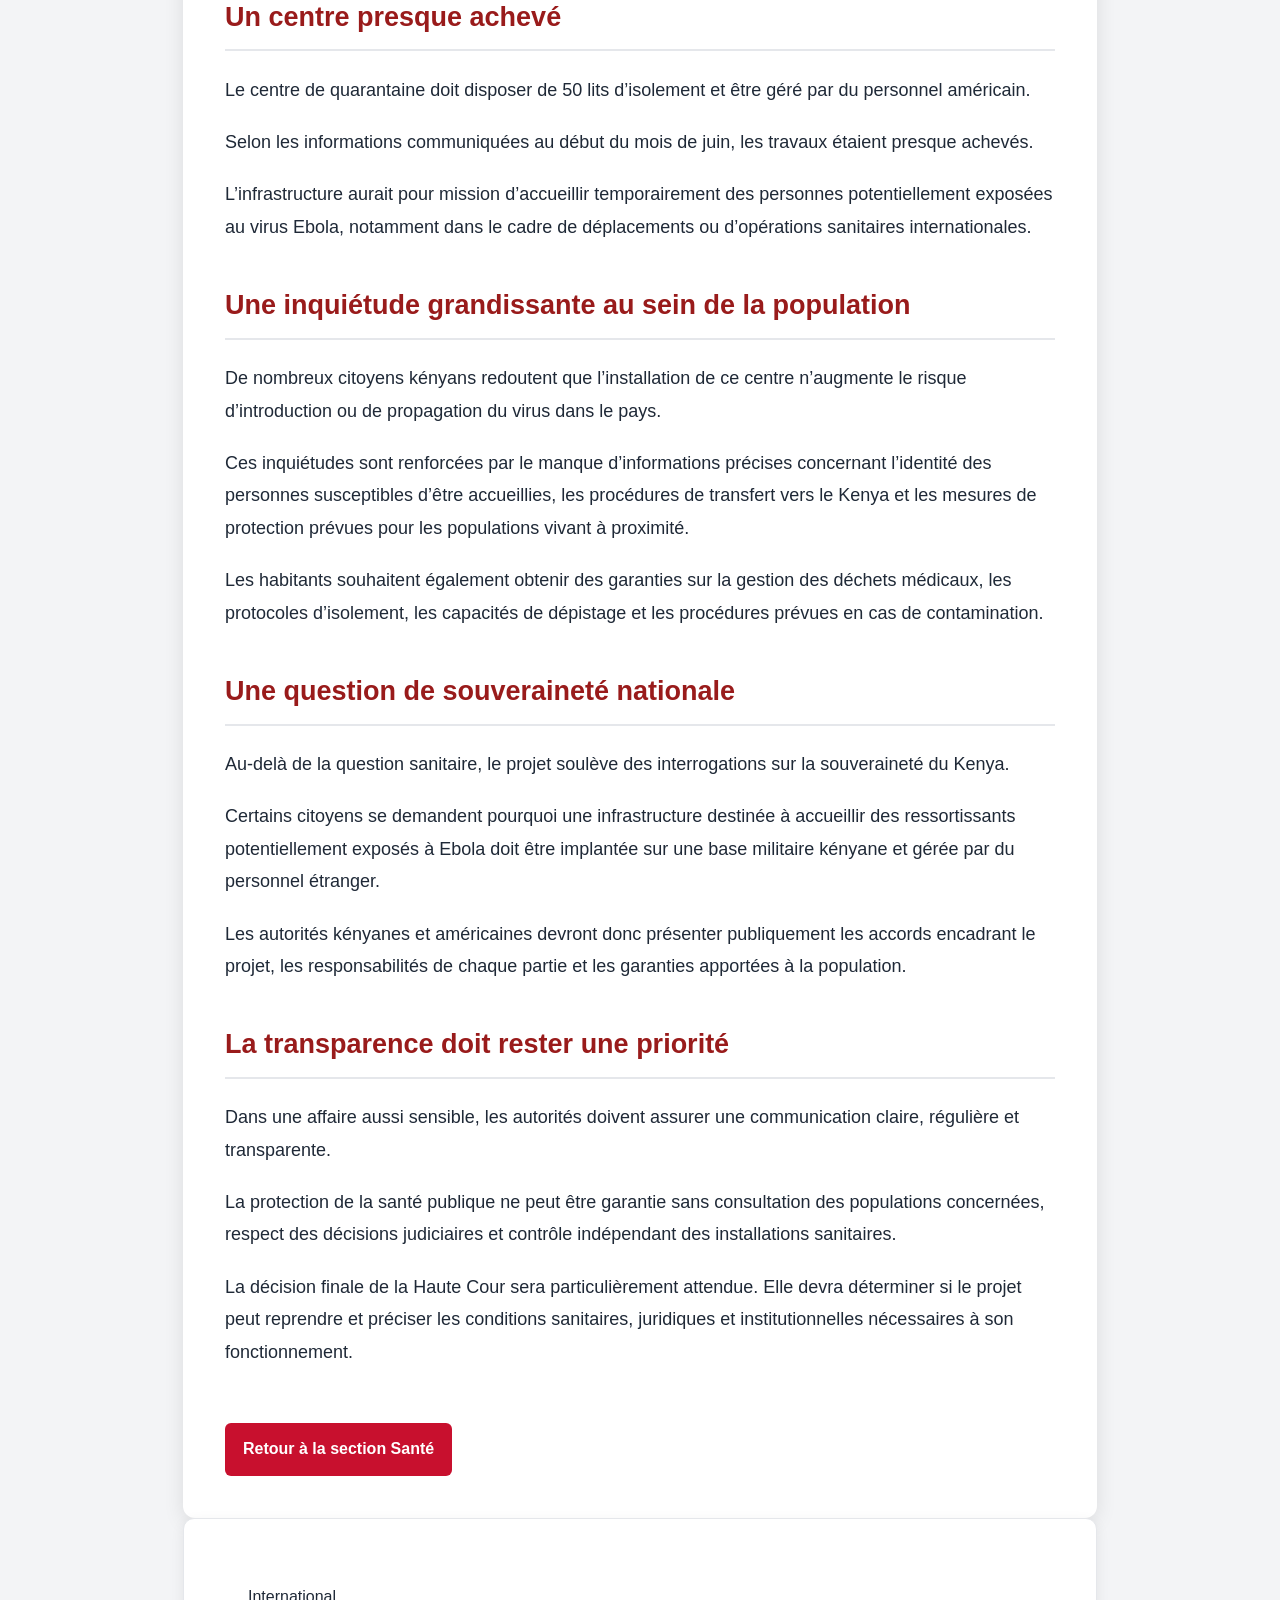
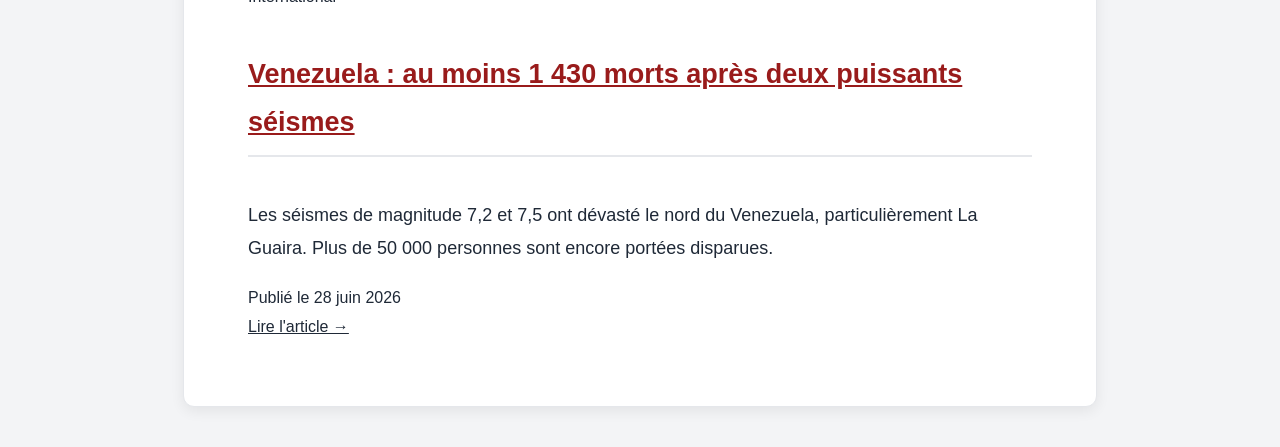
==== commit c5829ff8: "bloc-index-venezuela.html" ====
--- a/index.html
+++ b/index.html
@@ -1272,8 +1272,387 @@
 
   <footer>
     © 2026 MEDIA FREE DJIBOUTI — Xuquuqda oo dhan way dhowran tahay
+    
   </footer>
 
 </body>
 </html>
 
+
+<!DOCTYPE html>
+<html lang="fr">
+<head>
+  <meta charset="UTF-8">
+  <meta name="viewport" content="width=device-width, initial-scale=1.0">
+
+  <meta
+    name="description"
+    content="Le Kenya suspend l’ouverture d’un centre de quarantaine construit avec le soutien des États-Unis pour des personnes potentiellement exposées au virus Ebola."
+  >
+
+  <title>
+    Kenya : suspension d’un centre de quarantaine lié à Ebola | Media Free Djibouti
+  </title>
+
+  <style>
+    * {
+      box-sizing: border-box;
+    }
+
+    body {
+      margin: 0;
+      background: #f3f4f6;
+      color: #1f2937;
+      font-family: Arial, Helvetica, sans-serif;
+      line-height: 1.8;
+    }
+
+    header {
+      padding: 25px 20px;
+      background: #101827;
+      color: white;
+      text-align: center;
+      border-bottom: 5px solid #c8102e;
+    }
+
+    header h1 {
+      margin: 0;
+      font-size: 34px;
+    }
+
+    header p {
+      margin: 7px 0 16px;
+      color: #d1d5db;
+    }
+
+    nav a {
+      margin: 0 10px;
+      color: white;
+      font-weight: bold;
+      text-decoration: none;
+    }
+
+    nav a:hover {
+      color: #f87171;
+    }
+
+    main {
+      max-width: 950px;
+      margin: 40px auto;
+      padding: 0 18px;
+    }
+
+    article {
+      padding: 42px;
+      background: white;
+      border-radius: 12px;
+      box-shadow: 0 5px 20px rgba(0, 0, 0, 0.10);
+    }
+
+    .categorie {
+      margin: 0 0 10px;
+      color: #c8102e;
+      font-size: 14px;
+      font-weight: bold;
+      letter-spacing: 1px;
+      text-transform: uppercase;
+    }
+
+    .article-title {
+      margin: 8px 0 18px;
+      color: #101827;
+      font-size: 41px;
+      line-height: 1.22;
+    }
+
+    .resume {
+      padding-left: 18px;
+      border-left: 5px solid #c8102e;
+      color: #4b5563;
+      font-size: 21px;
+      font-weight: 500;
+    }
+
+    .date {
+      margin: 24px 0;
+      color: #6b7280;
+      font-size: 14px;
+    }
+
+    article p {
+      margin: 20px 0;
+      font-size: 18px;
+    }
+
+    article h2 {
+      margin-top: 38px;
+      padding-bottom: 8px;
+      border-bottom: 2px solid #e5e7eb;
+      color: #991b1b;
+      font-size: 27px;
+    }
+
+    .note {
+      margin-top: 35px;
+      padding: 18px;
+      background: #fff7ed;
+      border-left: 5px solid #f97316;
+      font-size: 15px;
+    }
+
+    .retour {
+      display: inline-block;
+      margin-top: 35px;
+      padding: 12px 18px;
+      background: #c8102e;
+      color: white;
+      border-radius: 6px;
+      font-weight: bold;
+      text-decoration: none;
+    }
+
+    .retour:hover {
+      background: #920d23;
+    }
+
+    footer {
+      margin-top: 45px;
+      padding: 28px 20px;
+      background: #101827;
+      color: #d1d5db;
+      text-align: center;
+    }
+
+    @media (max-width: 700px) {
+      header h1 {
+        font-size: 27px;
+      }
+
+      article {
+        padding: 24px;
+      }
+
+      .article-title {
+        font-size: 29px;
+      }
+
+      .resume {
+        font-size: 18px;
+      }
+
+      article p {
+        font-size: 17px;
+      }
+    }
+  </style>
+</head>
+
+<body>
+
+  <header>
+    <h1>MEDIA FREE DJIBOUTI</h1>
+  
+
+    <nav>
+      <a href="index.html">Accueil</a>
+      <a href="index.html#sante">Santé</a>
+      <a href="index.html#politique">Politique</a>
+      <a href="index.html#afrique">Afrique</a>
+    </nav>
+  </header>
+
+  <main>
+
+    <article>
+
+      <p class="categorie">Santé • Afrique • Kenya</p>
+
+      <h1 class="article-title">
+        Kenya : le gouvernement suspend l’ouverture d’un centre de quarantaine américain lié à Ebola
+      </h1>
+
+      <p class="resume">
+        Le projet installé sur la base aérienne de Laikipia suscite une vive
+        contestation au Kenya. Les autorités ont annoncé l’arrêt immédiat des
+        travaux dans l’attente d’une nouvelle décision de justice.
+      </p>
+
+      <div class="date">
+        Publié le 24 juin 2026 par MEDIA FREE DJIBOUTI
+      </div>
+
+      <hr>
+
+      <p>
+        Le gouvernement kényan a ordonné la suspension de l’ouverture d’un centre
+        de quarantaine construit avec le soutien des États-Unis pour accueillir
+        des ressortissants potentiellement exposés au virus Ebola.
+      </p>
+
+      <p>
+        Cette décision a été annoncée par le ministre kényan de la Santé,
+        Aden Duale, lors de sa comparution devant la Haute Cour du Kenya.
+        Le ministre avait été convoqué afin de répondre à une accusation
+        d’outrage à la justice.
+      </p>
+
+      <p>
+        Le centre est installé sur la base aérienne de Laikipia, située à environ
+        200 kilomètres au nord de Nairobi. Le projet provoque une forte inquiétude
+        chez de nombreux citoyens kényans, qui craignent l’arrivée sur le territoire
+        national de personnes susceptibles d’avoir été exposées au virus Ebola.
+      </p>
+
+      <h2>Arrêt immédiat des travaux</h2>
+
+      <p>
+        Devant la Haute Cour, Aden Duale a déclaré avoir ordonné l’arrêt complet
+        et immédiat de tous les travaux de construction, de préparation du site
+        et de mise en service de l’infrastructure.
+      </p>
+
+      <p>
+        La suspension doit rester en vigueur dans l’attente de l’examen du recours
+        déposé contre le projet et d’une nouvelle décision de la justice kényane.
+      </p>
+
+      <p>
+        Le ministre a également assuré que ni son ministère ni lui-même n’avaient
+        eu l’intention de remettre en cause, de contourner ou de défier l’autorité
+        de la Haute Cour.
+      </p>
+
+      <h2>Une accusation d’outrage à la justice</h2>
+
+      <p>
+        La Haute Cour avait déclaré le ministre coupable d’outrage après des
+        déclarations prononcées devant le Parlement.
+      </p>
+
+      <p>
+        Aden Duale avait indiqué que le gouvernement souhaitait poursuivre
+        l’ouverture du centre, alors que la justice avait temporairement interdit
+        la continuation du projet.
+      </p>
+
+      <p>
+        Il avait donc été sommé de se présenter personnellement devant la Cour
+        afin de fournir des explications et d’entendre la sanction susceptible
+        d’être prononcée contre lui.
+      </p>
+
+      <h2>Un centre presque achevé</h2>
+
+      <p>
+        Le centre de quarantaine doit disposer de 50 lits d’isolement et être
+        géré par du personnel américain.
+      </p>
+
+      <p>
+        Selon les informations communiquées au début du mois de juin, les travaux
+        étaient presque achevés.
+      </p>
+
+      <p>
+        L’infrastructure aurait pour mission d’accueillir temporairement des
+        personnes potentiellement exposées au virus Ebola, notamment dans le
+        cadre de déplacements ou d’opérations sanitaires internationales.
+      </p>
+
+      <h2>Une inquiétude grandissante au sein de la population</h2>
+
+      <p>
+        De nombreux citoyens kényans redoutent que l’installation de ce centre
+        n’augmente le risque d’introduction ou de propagation du virus dans le pays.
+      </p>
+
+      <p>
+        Ces inquiétudes sont renforcées par le manque d’informations précises
+        concernant l’identité des personnes susceptibles d’être accueillies,
+        les procédures de transfert vers le Kenya et les mesures de protection
+        prévues pour les populations vivant à proximité.
+      </p>
+
+      <p>
+        Les habitants souhaitent également obtenir des garanties sur la gestion
+        des déchets médicaux, les protocoles d’isolement, les capacités de dépistage
+        et les procédures prévues en cas de contamination.
+      </p>
+
+      <h2>Une question de souveraineté nationale</h2>
+
+      <p>
+        Au-delà de la question sanitaire, le projet soulève des interrogations
+        sur la souveraineté du Kenya.
+      </p>
+
+      <p>
+        Certains citoyens se demandent pourquoi une infrastructure destinée à
+        accueillir des ressortissants potentiellement exposés à Ebola doit être
+        implantée sur une base militaire kényane et gérée par du personnel étranger.
+      </p>
+
+      <p>
+        Les autorités kényanes et américaines devront donc présenter publiquement
+        les accords encadrant le projet, les responsabilités de chaque partie et
+        les garanties apportées à la population.
+      </p>
+
+      <h2>La transparence doit rester une priorité</h2>
+
+      <p>
+        Dans une affaire aussi sensible, les autorités doivent assurer une
+        communication claire, régulière et transparente.
+      </p>
+
+      <p>
+        La protection de la santé publique ne peut être garantie sans consultation
+        des populations concernées, respect des décisions judiciaires et contrôle
+        indépendant des installations sanitaires.
+      </p>
+
+      <p>
+        La décision finale de la Haute Cour sera particulièrement attendue.
+        Elle devra déterminer si le projet peut reprendre et préciser les conditions
+        sanitaires, juridiques et institutionnelles nécessaires à son fonctionnement.
+      </p>
+
+
+      <a class="retour" href="index.html#sante">
+        Retour à la section Santé
+      </a>
+
+    </article>
+
+
+
+
+<!-- ARTICLE À AJOUTER DANS LA SECTION INTERNATIONAL DE index.html -->
+<article class="article-card">
+  <div class="article-content">
+    <span class="category">International</span>
+
+    <h2>
+      <a href="venezuela-seismes-la-guaira.html">
+        Venezuela : au moins 1 430 morts après deux puissants séismes
+      </a>
+    </h2>
+
+    <p>
+      Les séismes de magnitude 7,2 et 7,5 ont dévasté le nord du Venezuela,
+      particulièrement La Guaira. Plus de 50 000 personnes sont encore
+      portées disparues.
+    </p>
+
+    <div class="article-meta">
+      Publié le 28 juin 2026
+    </div>
+
+    <a class="read-more" href="venezuela-seismes-la-guaira.html">
+      Lire l'article →
+    </a>
+  </div>
+</article>
+
+
+    
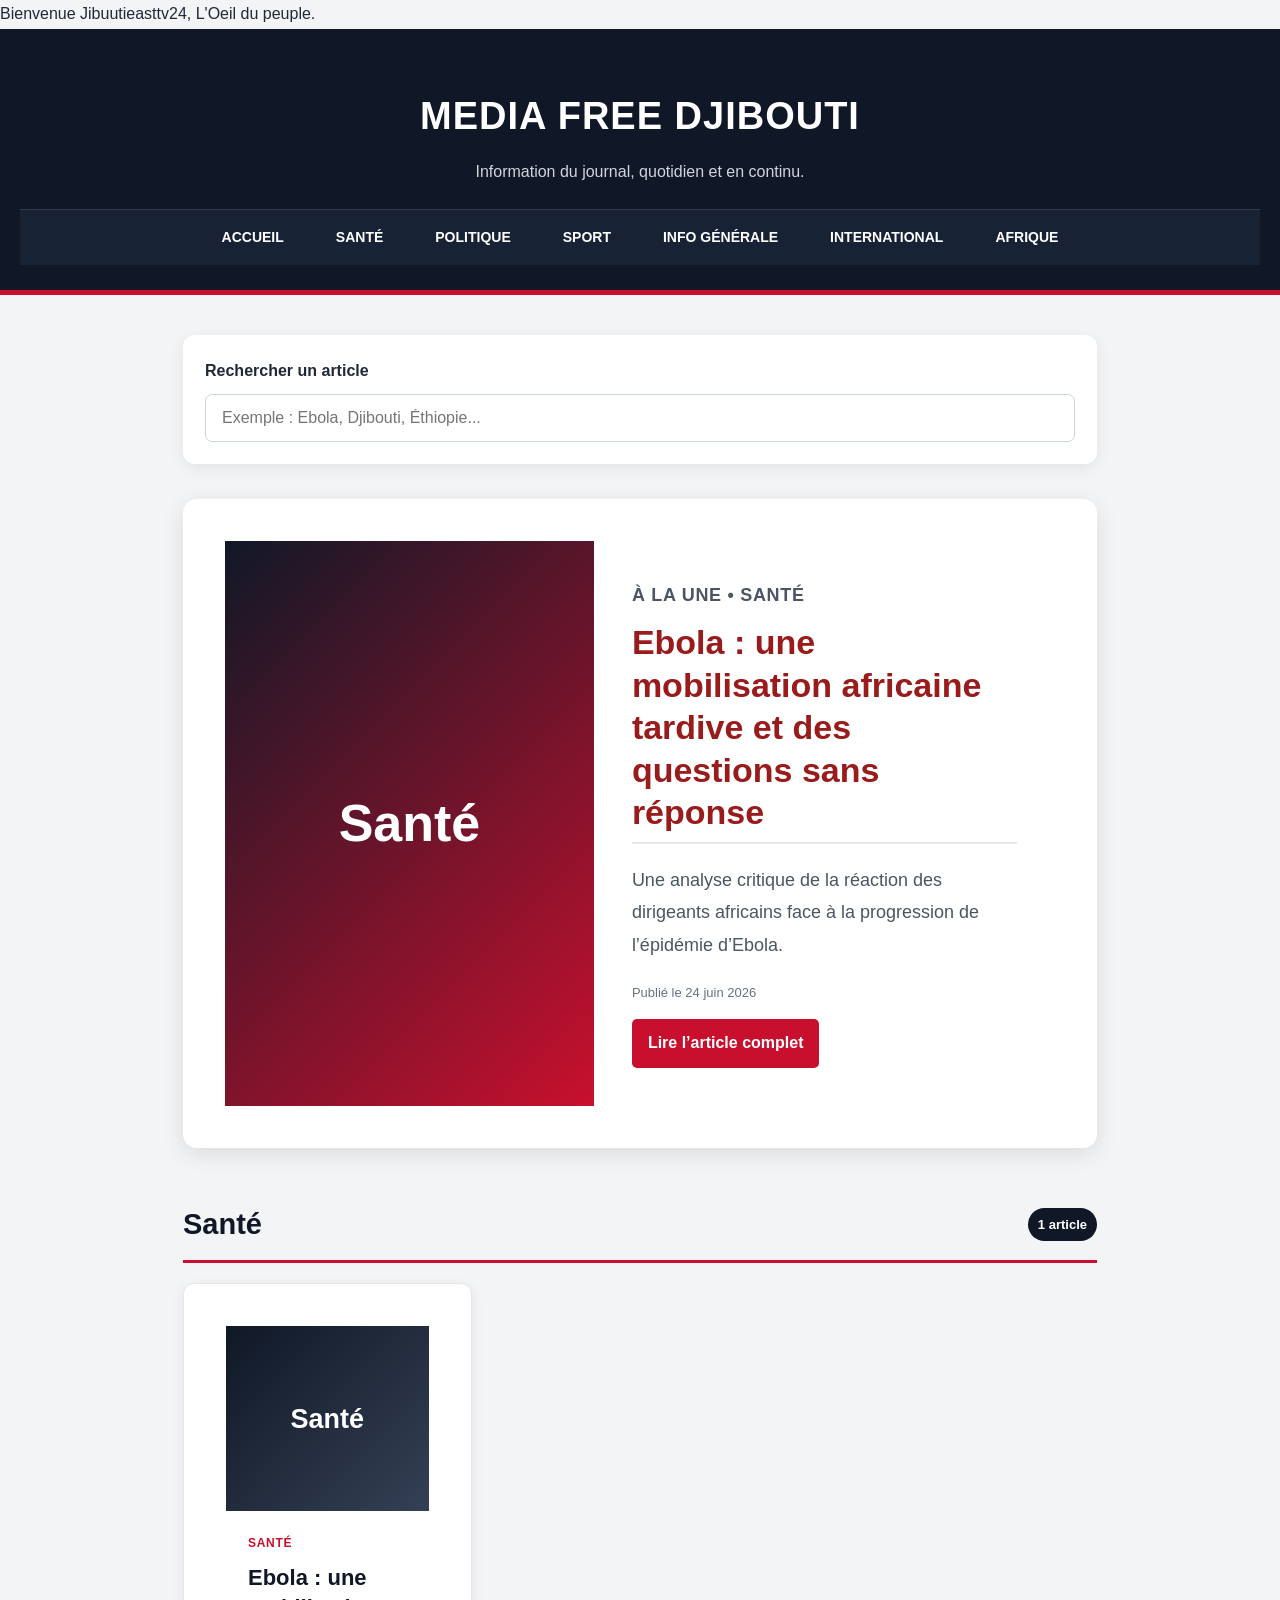
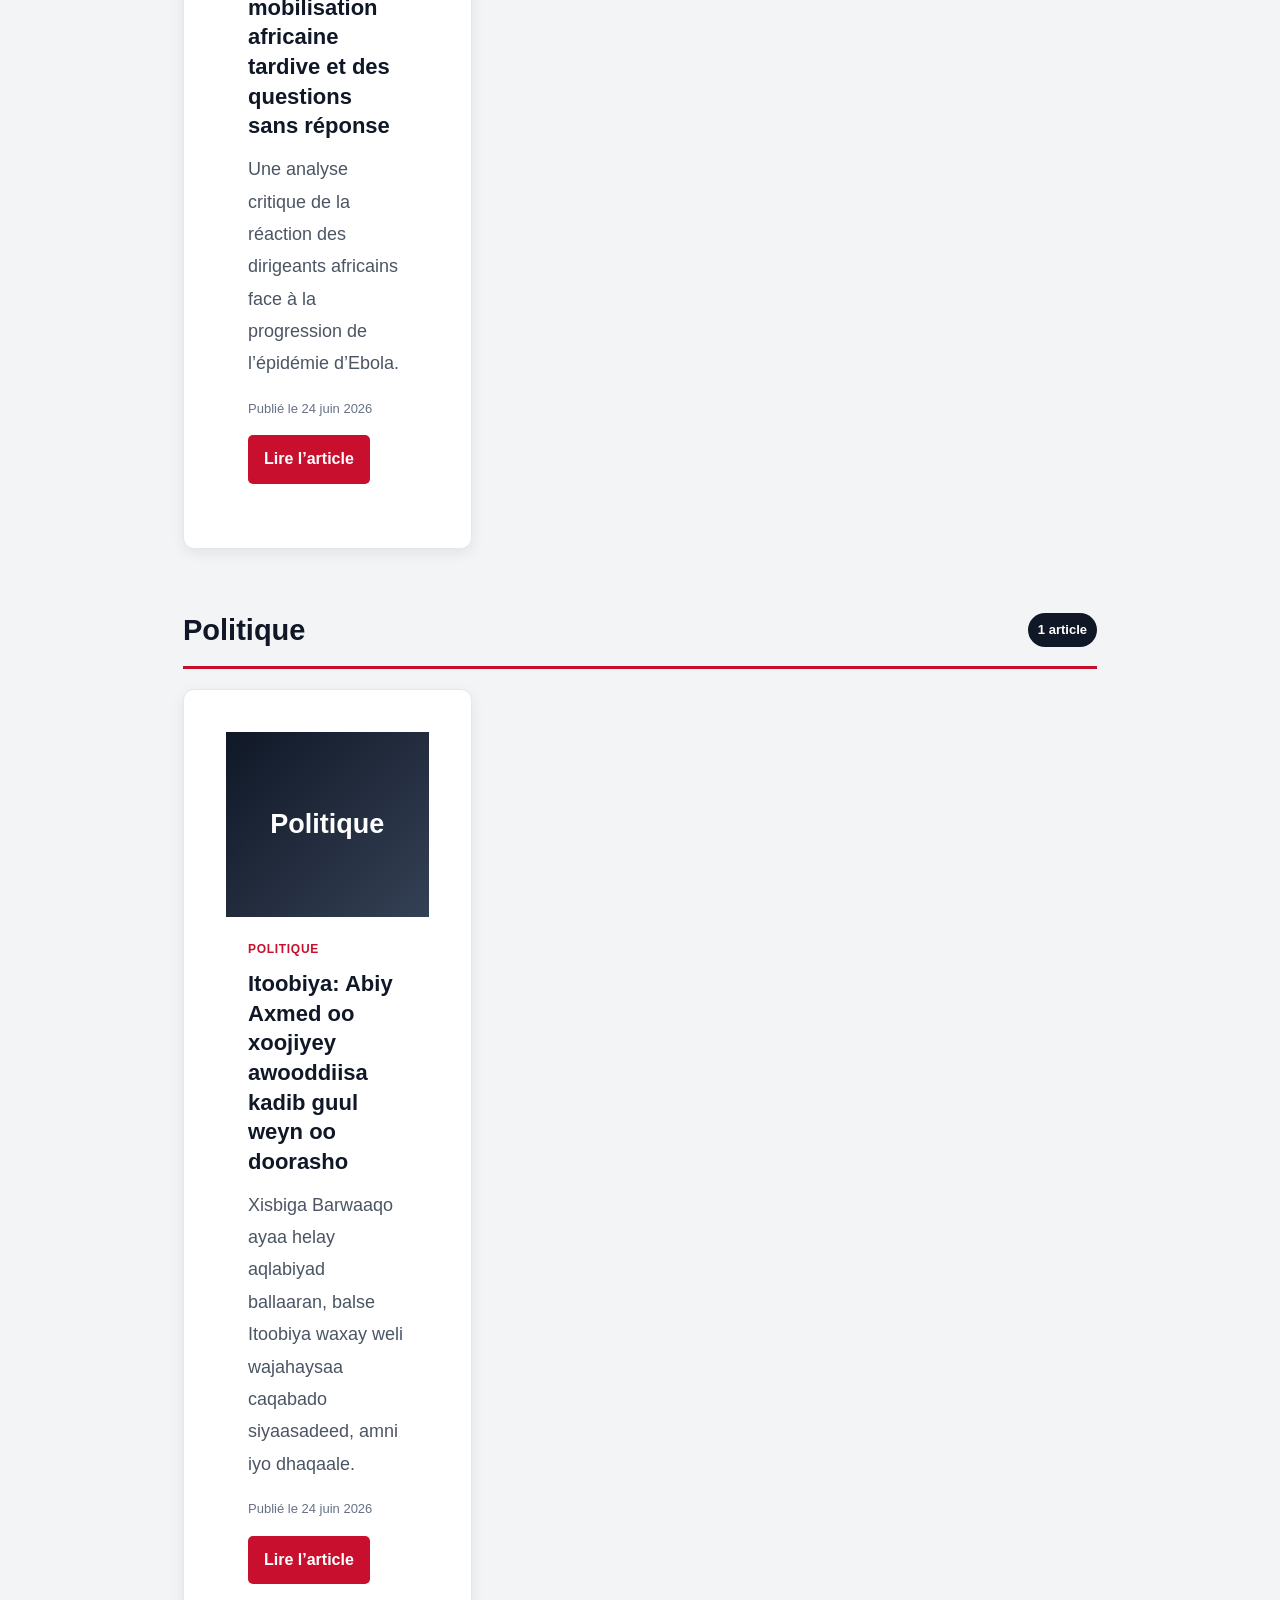
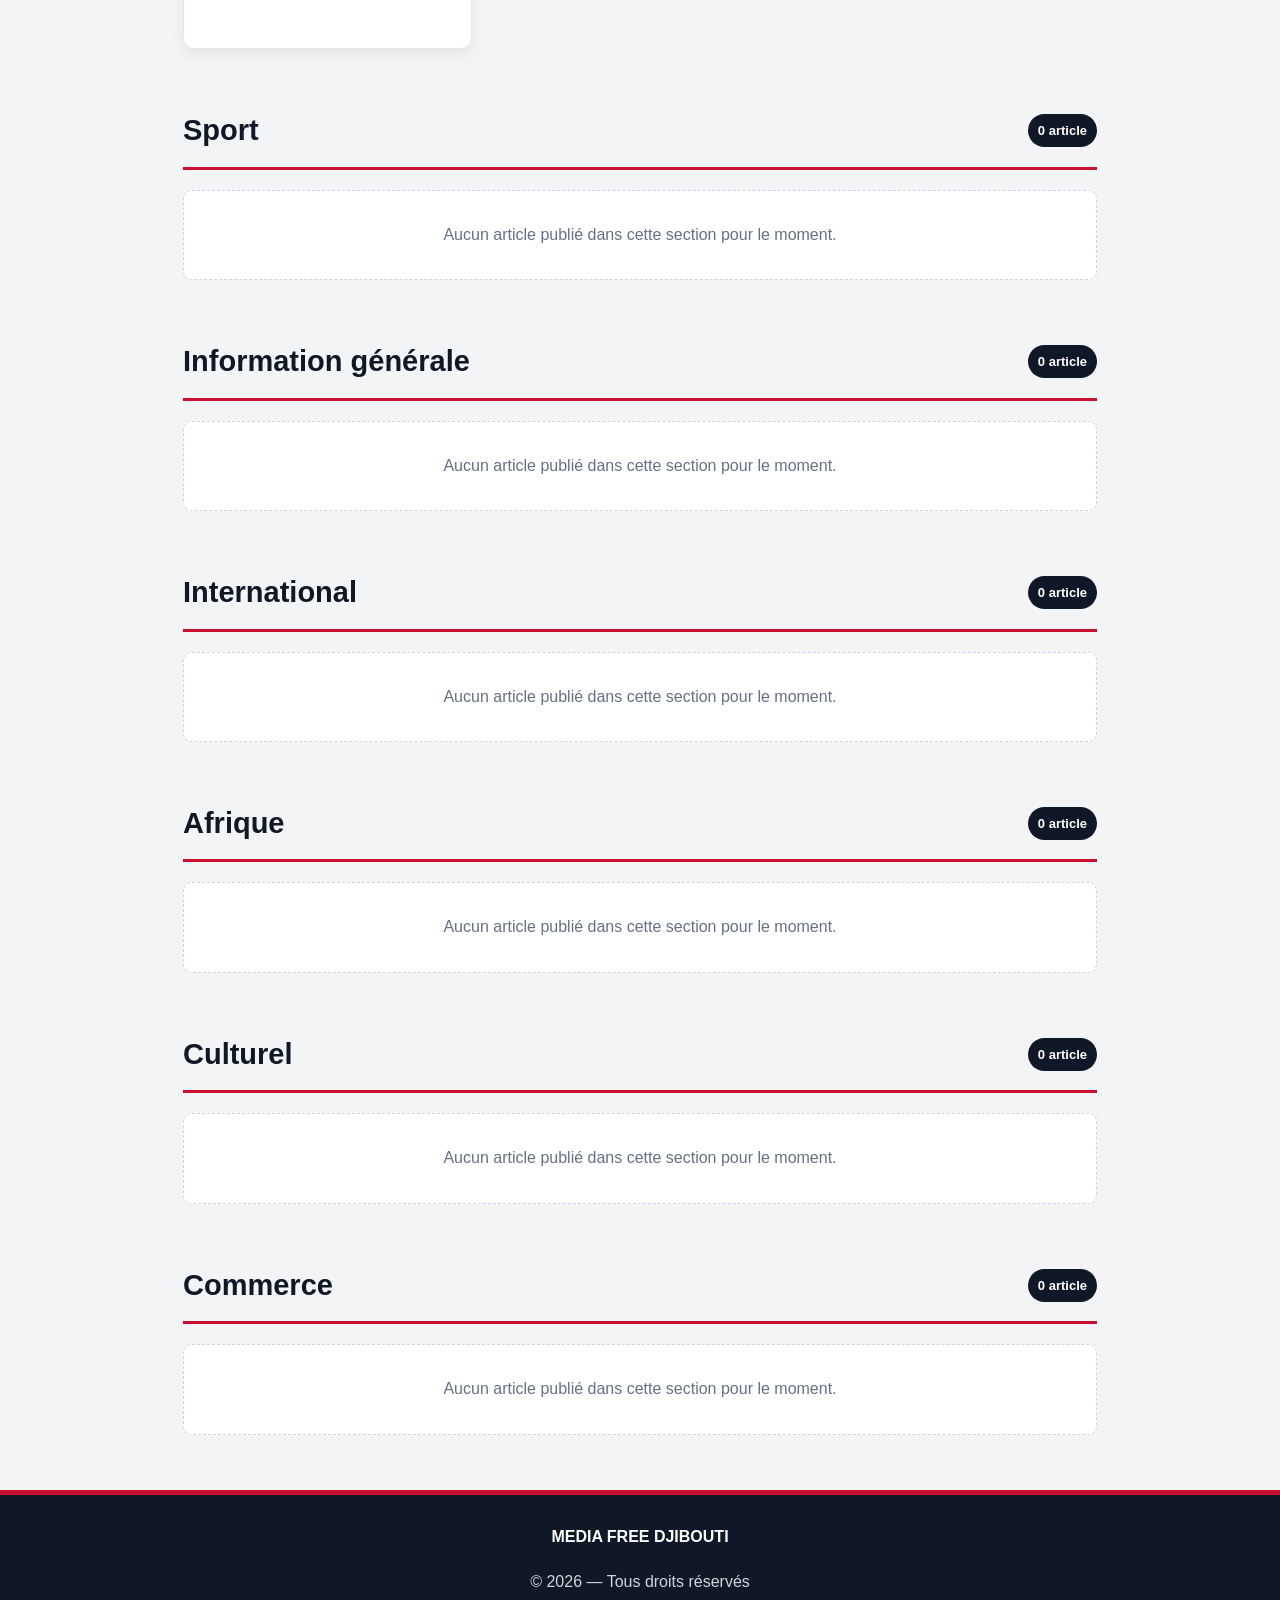
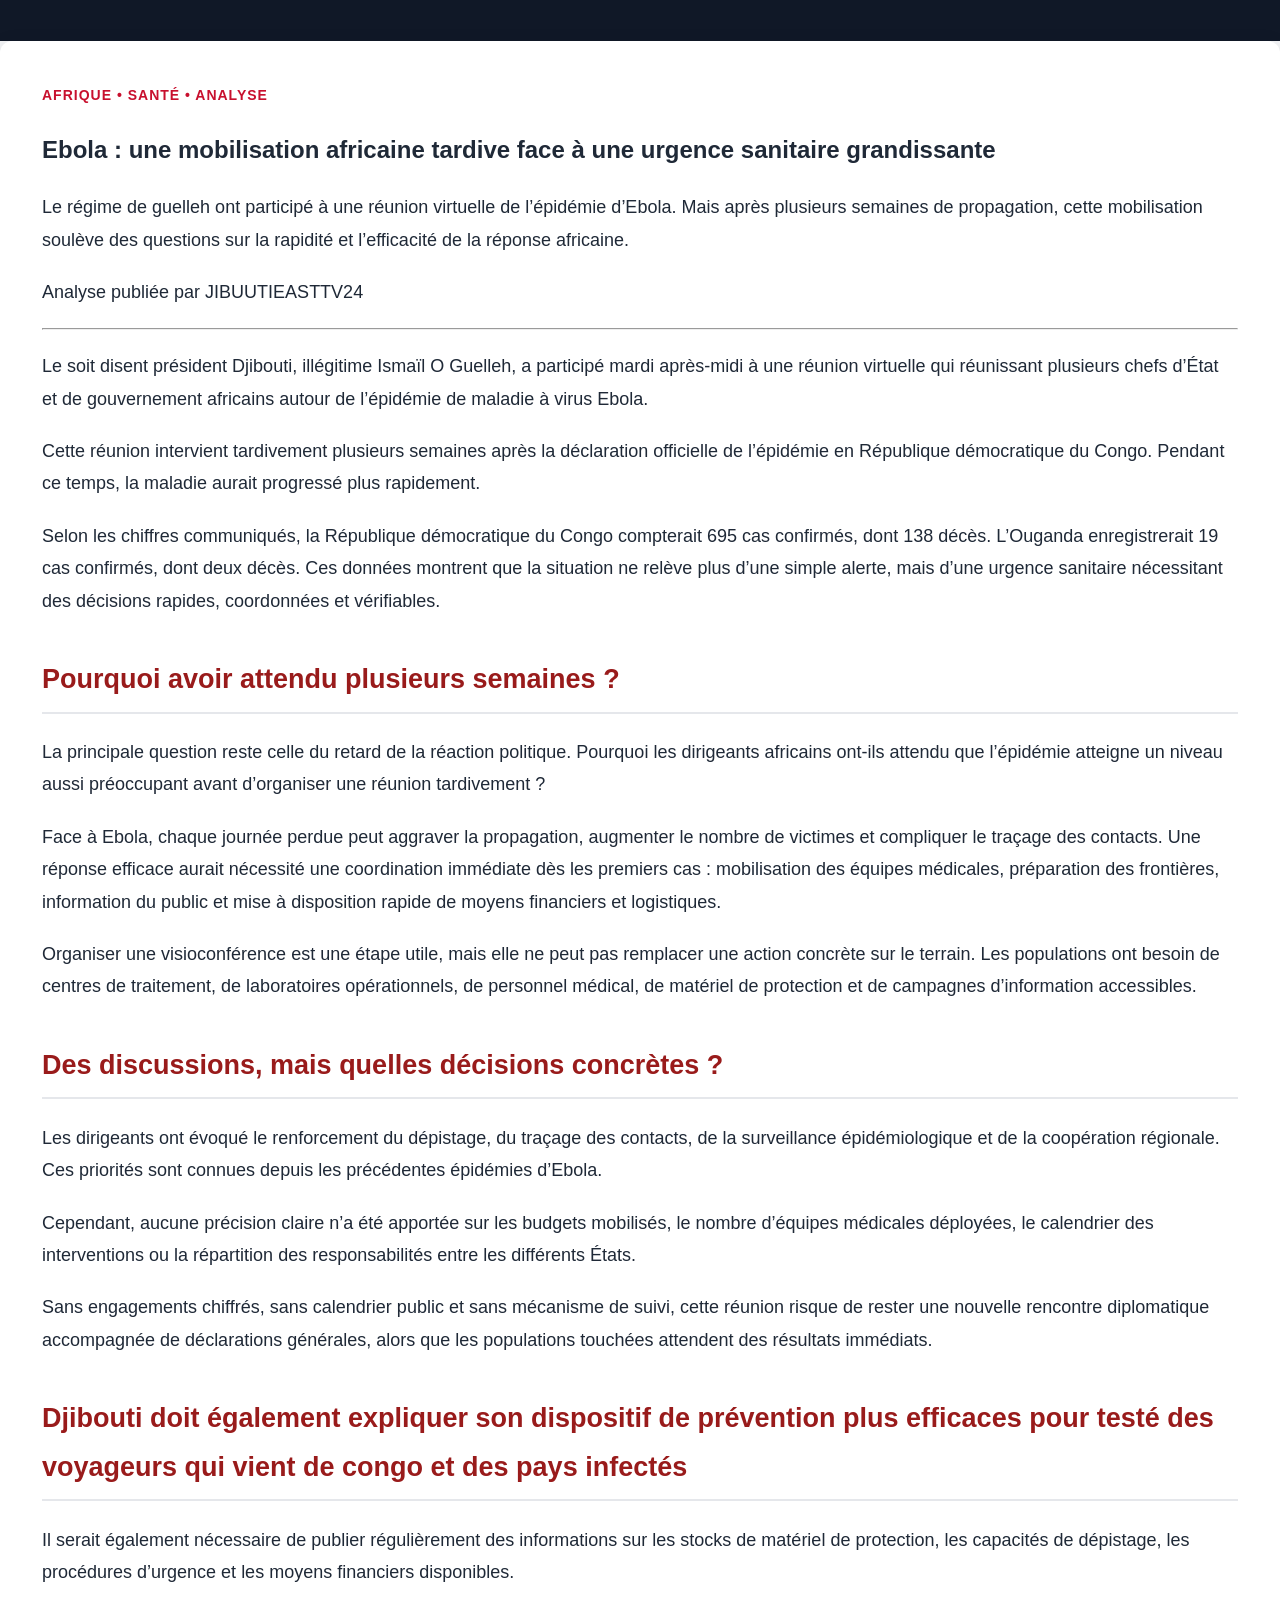
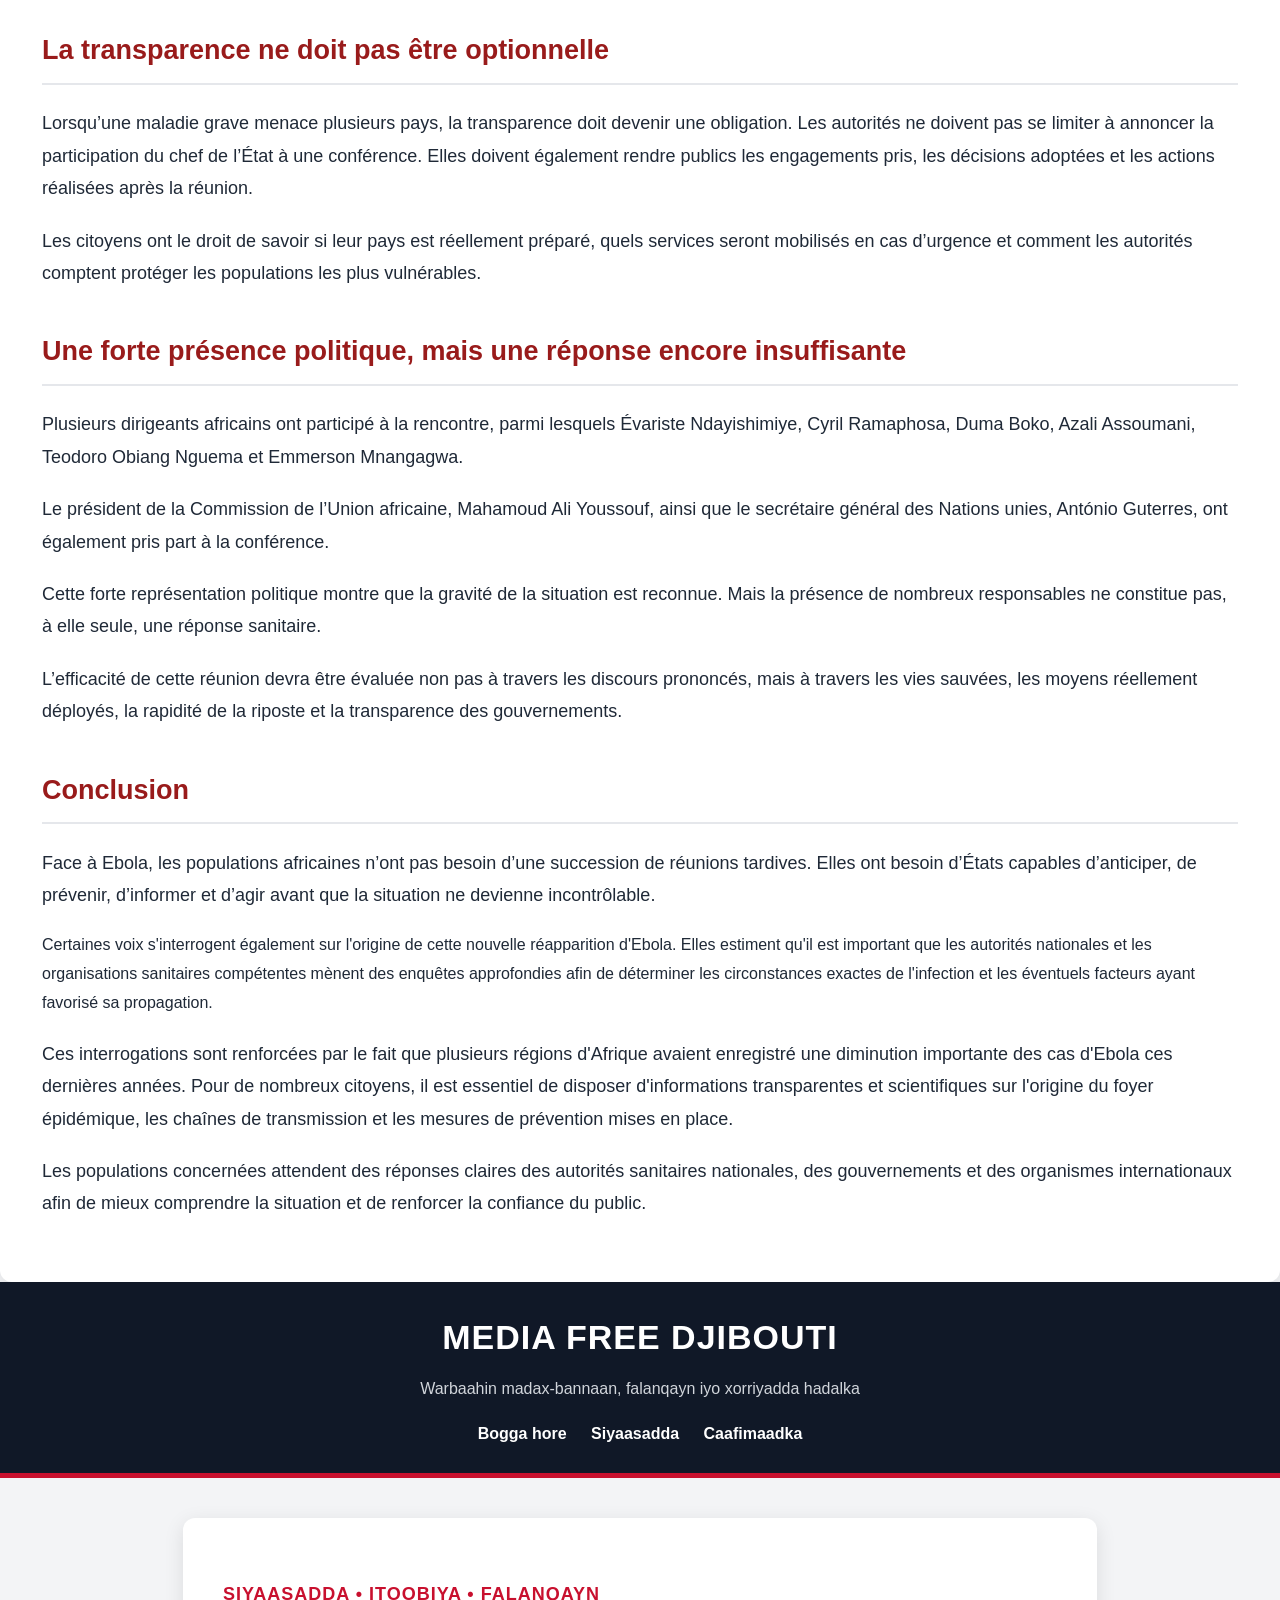
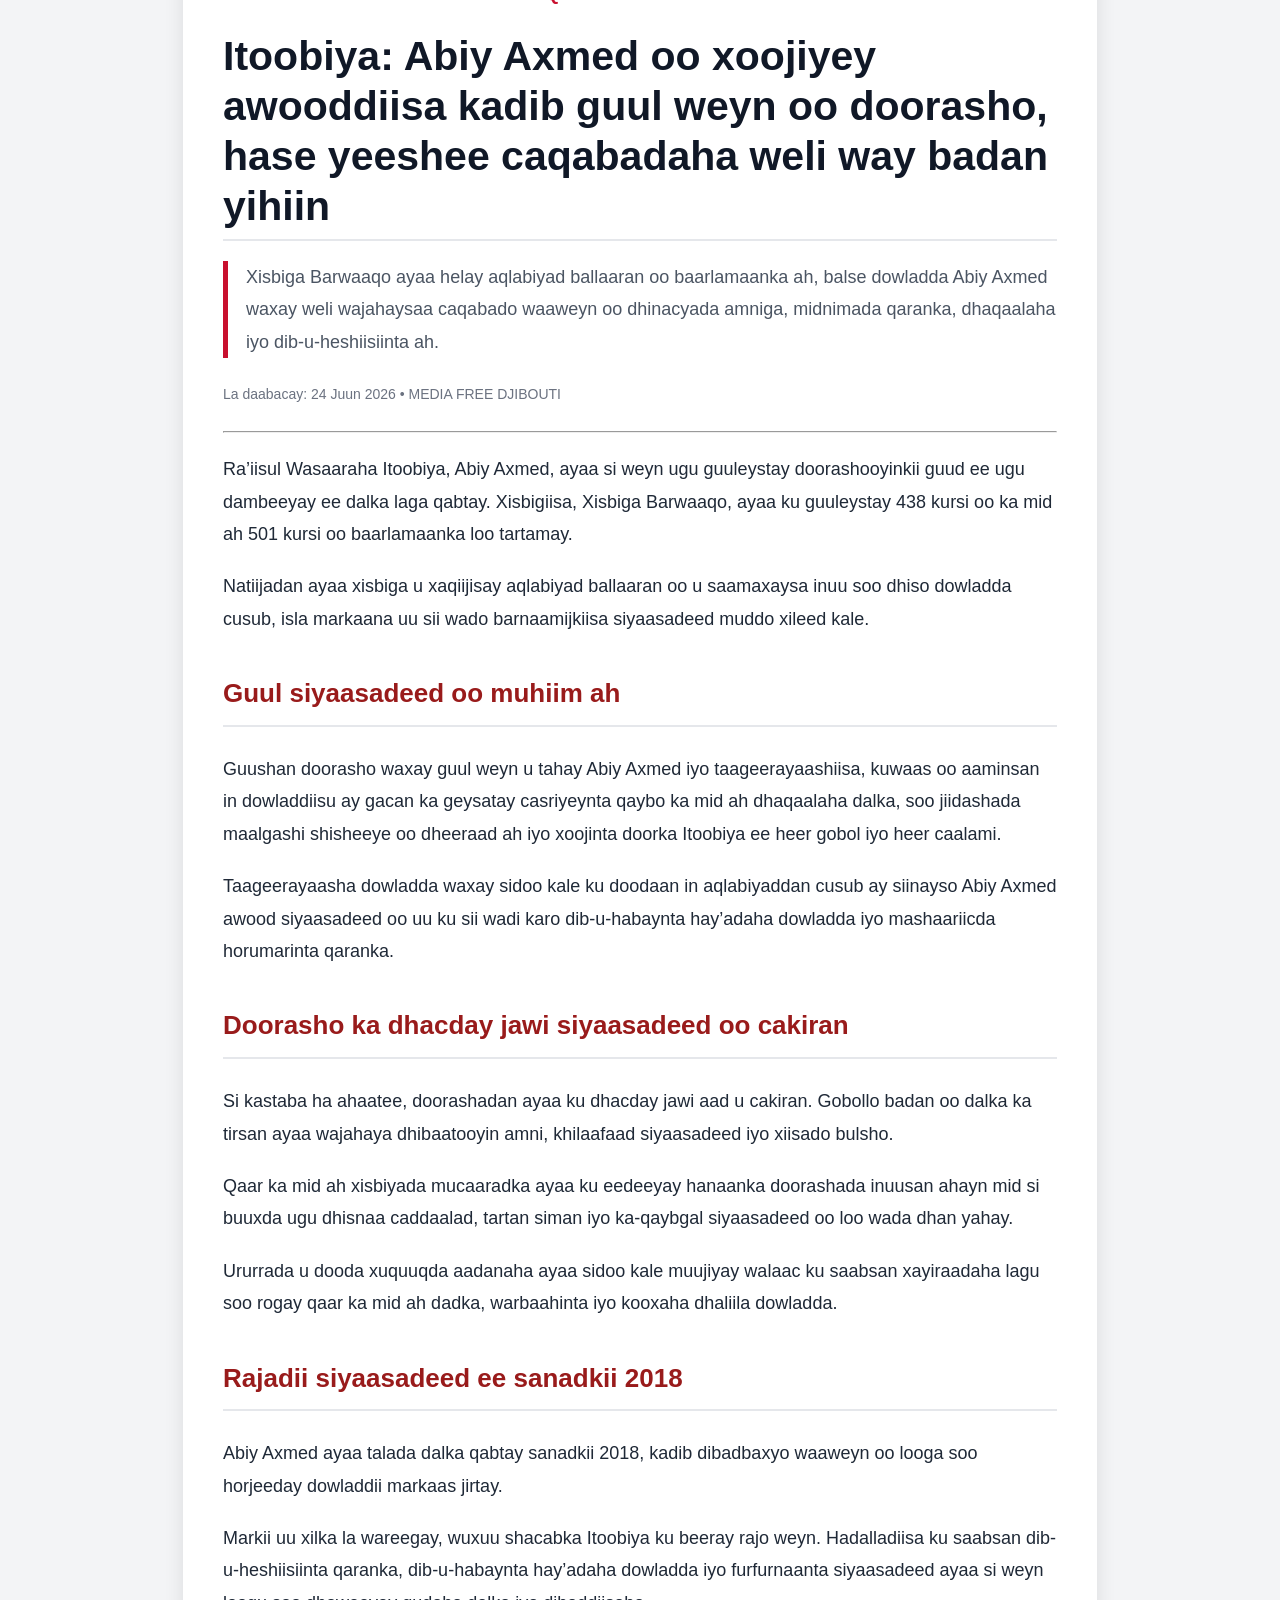
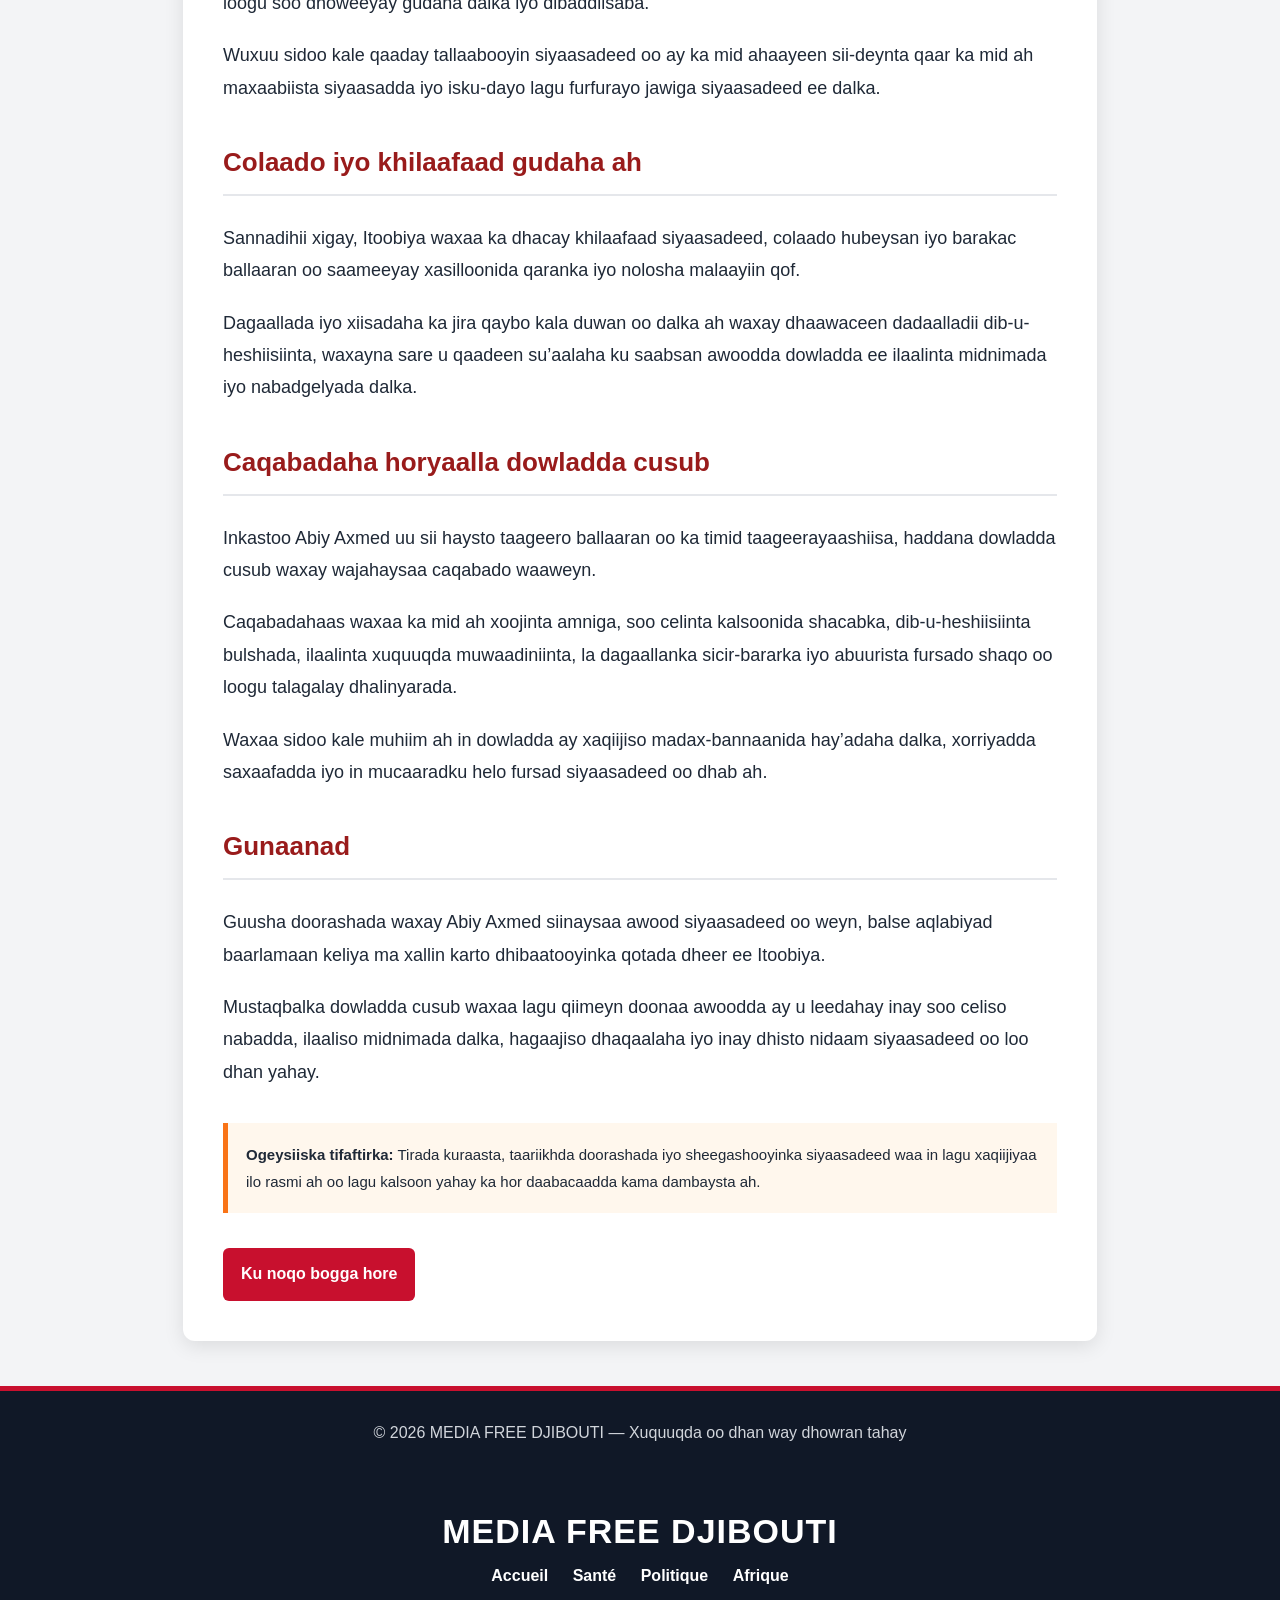
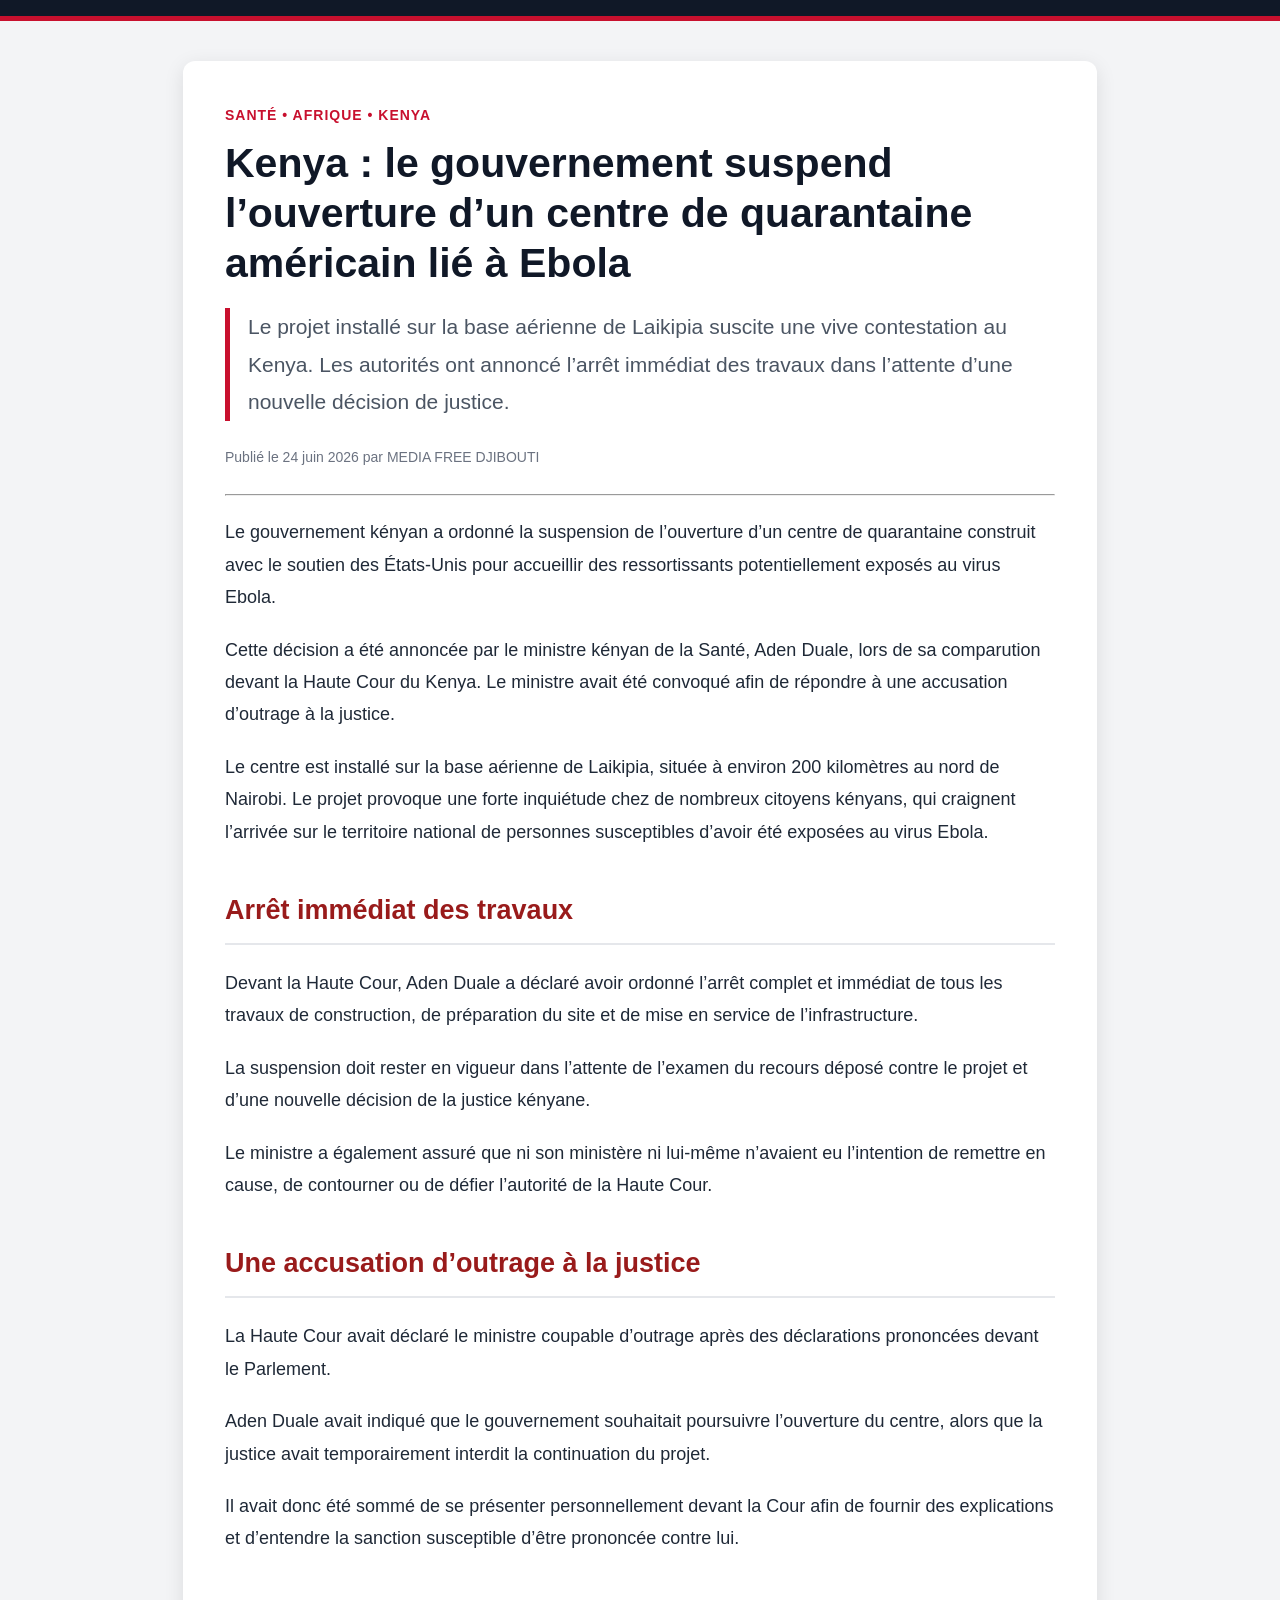
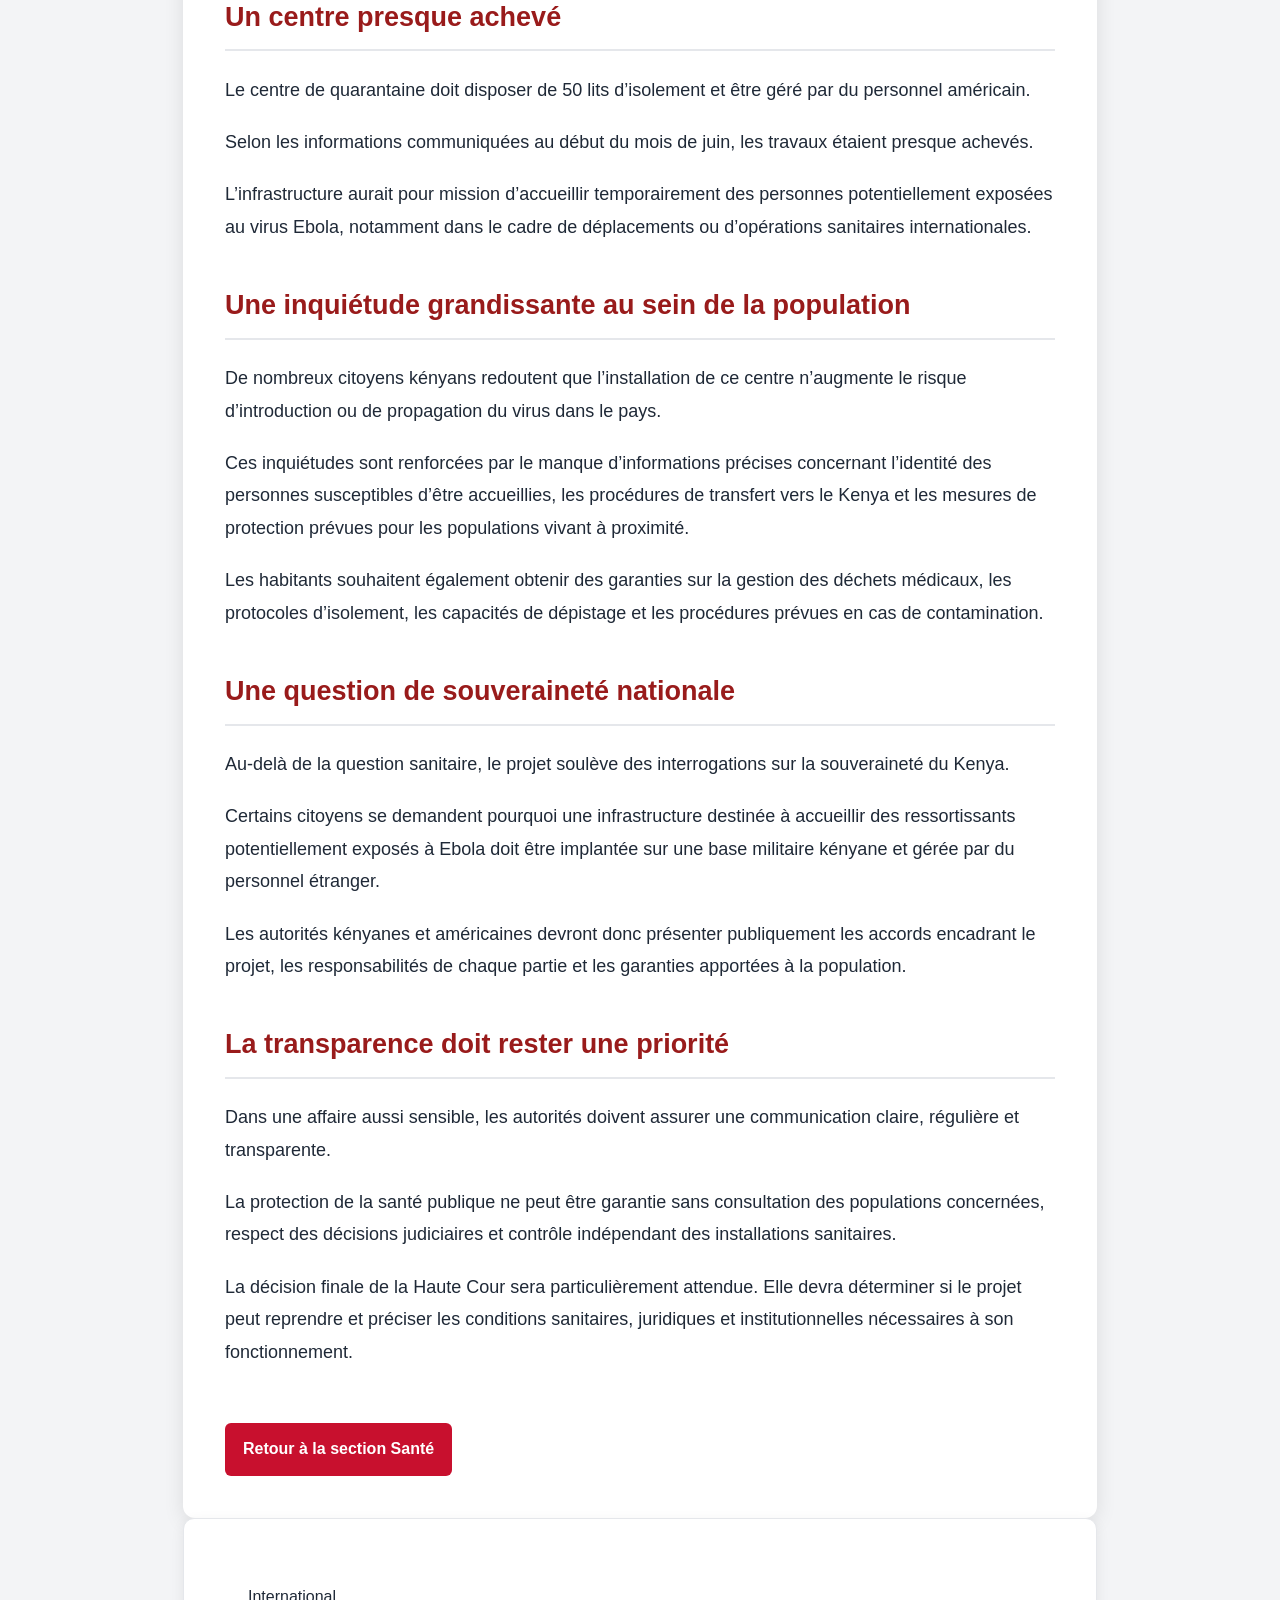
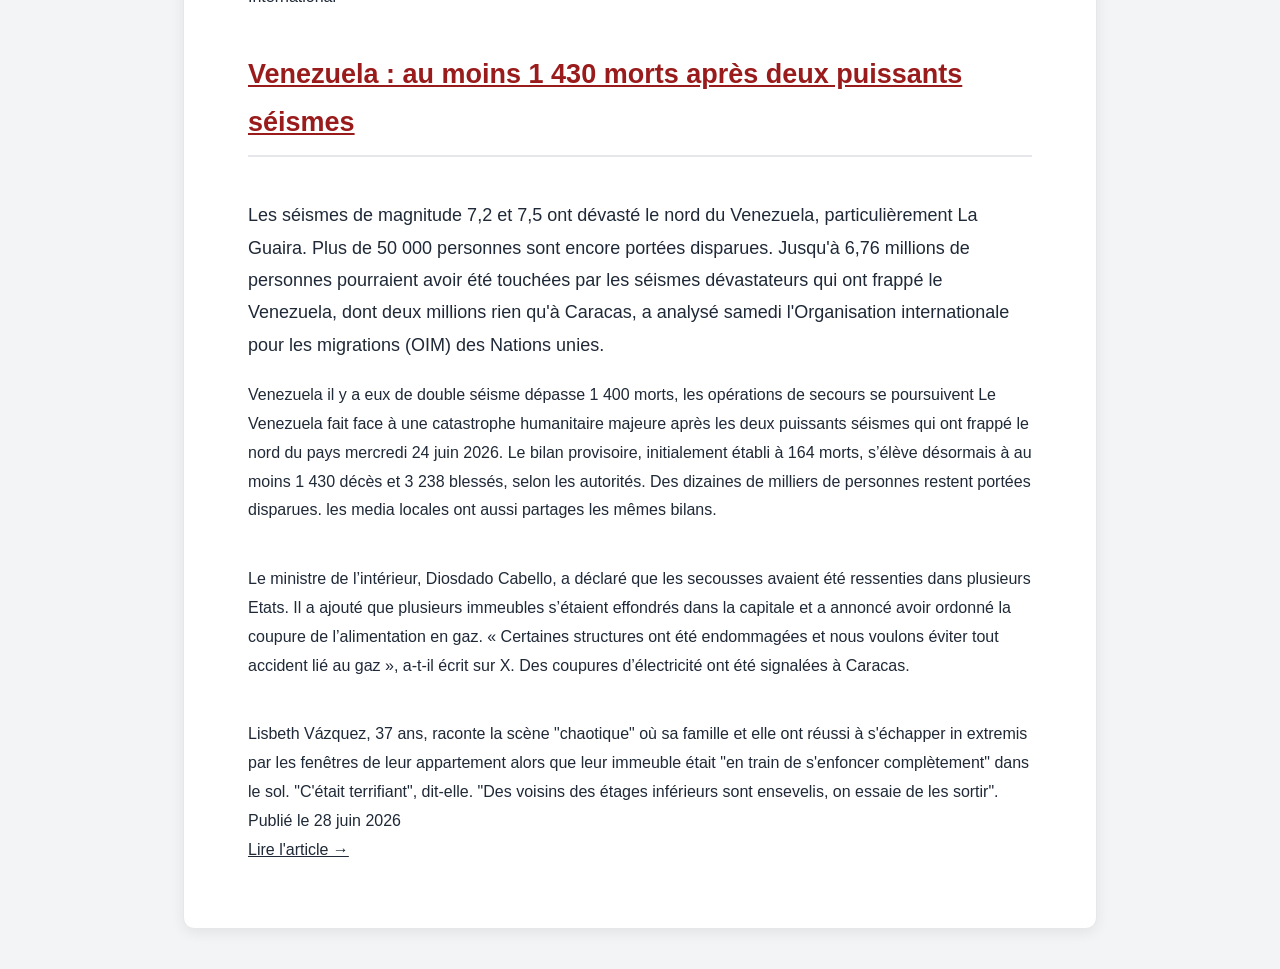
==== commit d29979f5: "Update index.html" ====
--- a/index.html
+++ b/index.html
@@ -1,4 +1,4 @@
-Bienvenue Jibuutieasttv24
+Bienvenue Jibuutieasttv24, L'Oeil du peuple.
 <!DOCTYPE html>
 <html lang="fr">
 <head>
@@ -1626,8 +1626,7 @@
 
 
 
-
-<!-- ARTICLE À AJOUTER DANS LA SECTION INTERNATIONAL DE index.html -->
+    <!-- ARTICLE À AJOUTER DANS LA SECTION INTERNATIONAL DE index.html -->
 <article class="article-card">
   <div class="article-content">
     <span class="category">International</span>
@@ -1641,8 +1640,27 @@
     <p>
       Les séismes de magnitude 7,2 et 7,5 ont dévasté le nord du Venezuela,
       particulièrement La Guaira. Plus de 50 000 personnes sont encore
-      portées disparues.
+      portées disparues. 
+      Jusqu'à 6,76 millions de personnes pourraient avoir été touchées par les séismes dévastateurs qui ont frappé 
+      le Venezuela, dont deux millions rien qu'à Caracas, a analysé samedi l'Organisation internationale pour 
+      les migrations (OIM) des Nations unies.
     </p>
+Venezuela il y a eux de double séisme dépasse 1 400 morts, les opérations de secours se poursuivent
+
+Le Venezuela fait face à une catastrophe humanitaire majeure après les deux puissants séismes qui ont frappé le nord du 
+  pays mercredi 24 juin 2026. Le bilan provisoire, initialement établi à 164 morts, s’élève désormais à au moins 1 430 décès
+    et 3 238 blessés, selon les autorités. Des dizaines de milliers de personnes restent portées disparues.
+    les media locales ont aussi partages les mêmes bilans.
+ </p>
+    Le ministre de l’intérieur, Diosdado Cabello, a déclaré que les secousses avaient été ressenties dans plusieurs Etats.
+    Il a ajouté que plusieurs immeubles s’étaient effondrés dans la capitale et a annoncé avoir ordonné la coupure 
+    de l’alimentation en gaz. « Certaines structures ont été endommagées et nous voulons éviter tout accident lié au gaz »,
+    a-t-il écrit sur X. Des coupures d’électricité ont été signalées à Caracas.
+
+ </p>
+    Lisbeth Vázquez, 37 ans, raconte la scène "chaotique" où sa famille et elle ont réussi à s'échapper in extremis par 
+    les fenêtres de leur appartement alors que leur immeuble était "en train de s'enfoncer complètement" dans le sol. 
+    "C'était terrifiant", dit-elle. "Des voisins des étages inférieurs sont ensevelis, on essaie de les sortir".
 
     <div class="article-meta">
       Publié le 28 juin 2026
@@ -1655,4 +1673,5 @@
 </article>
 
 
+
     
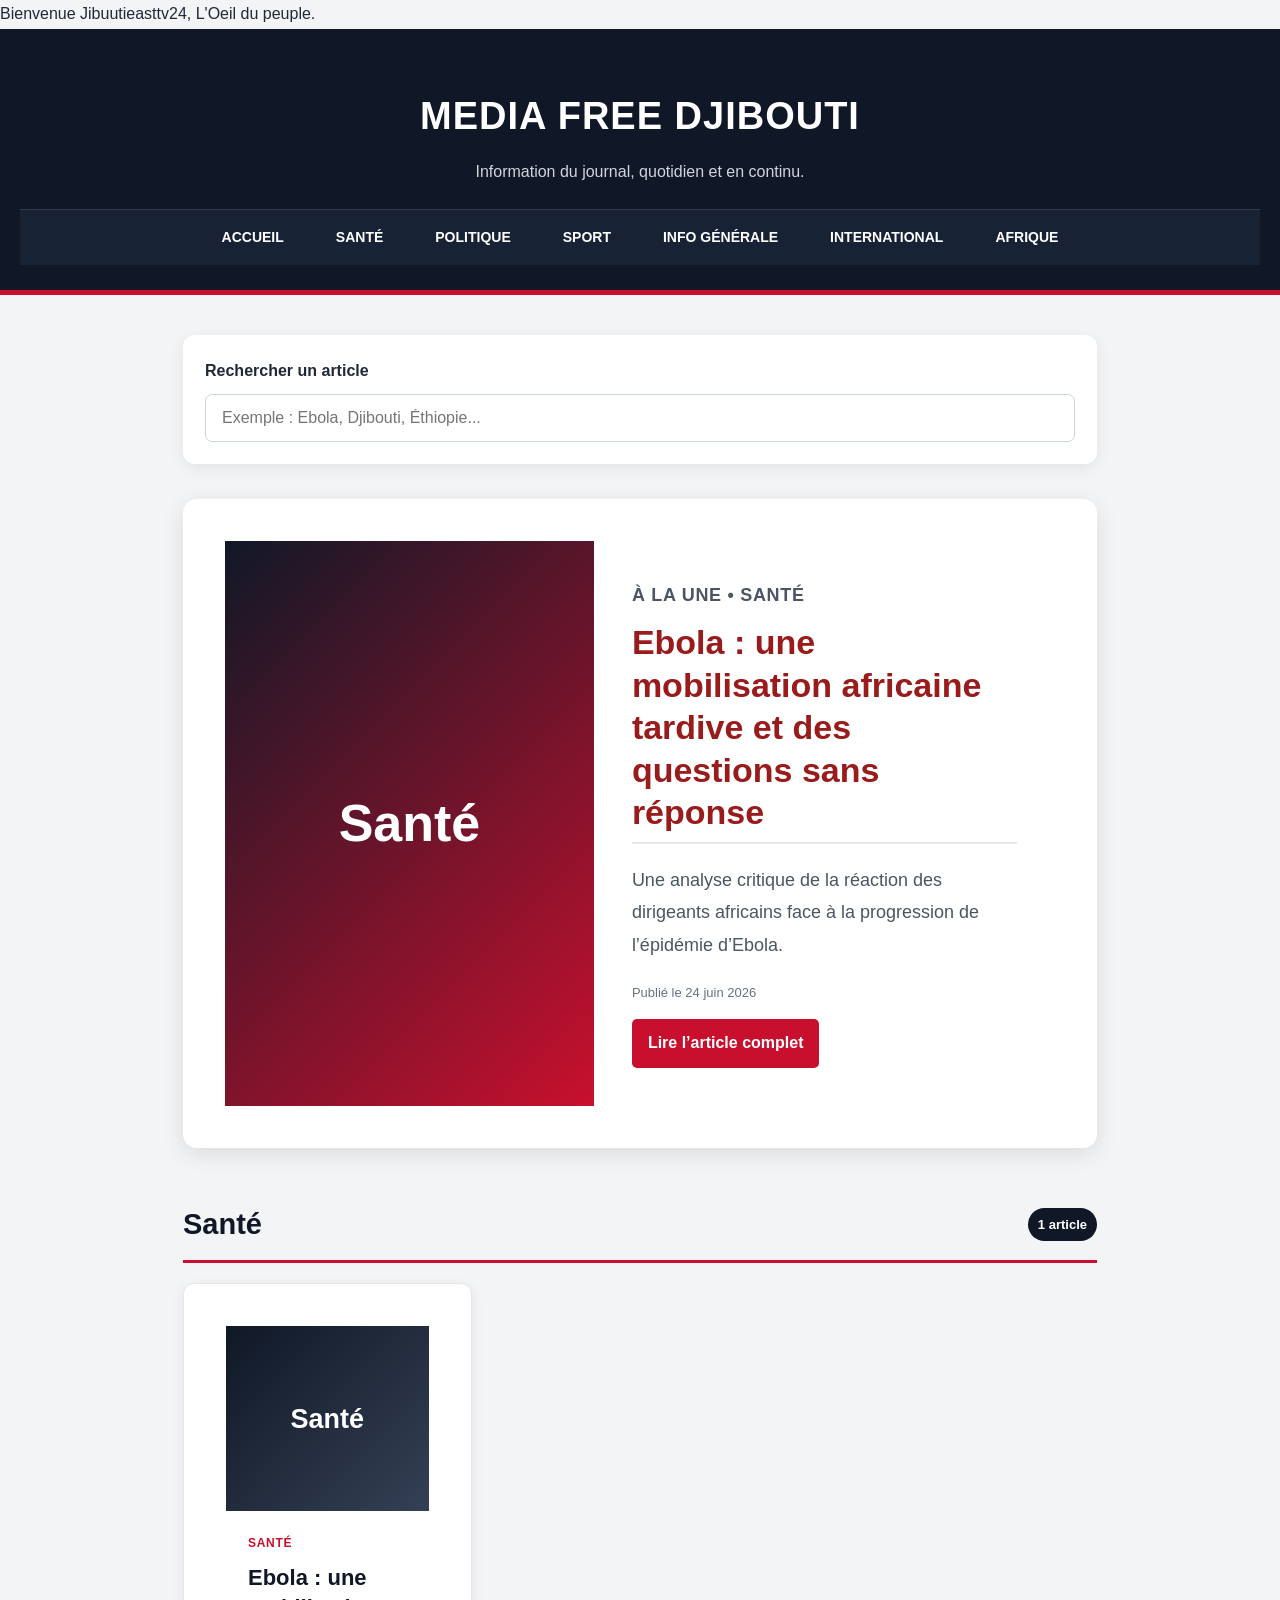
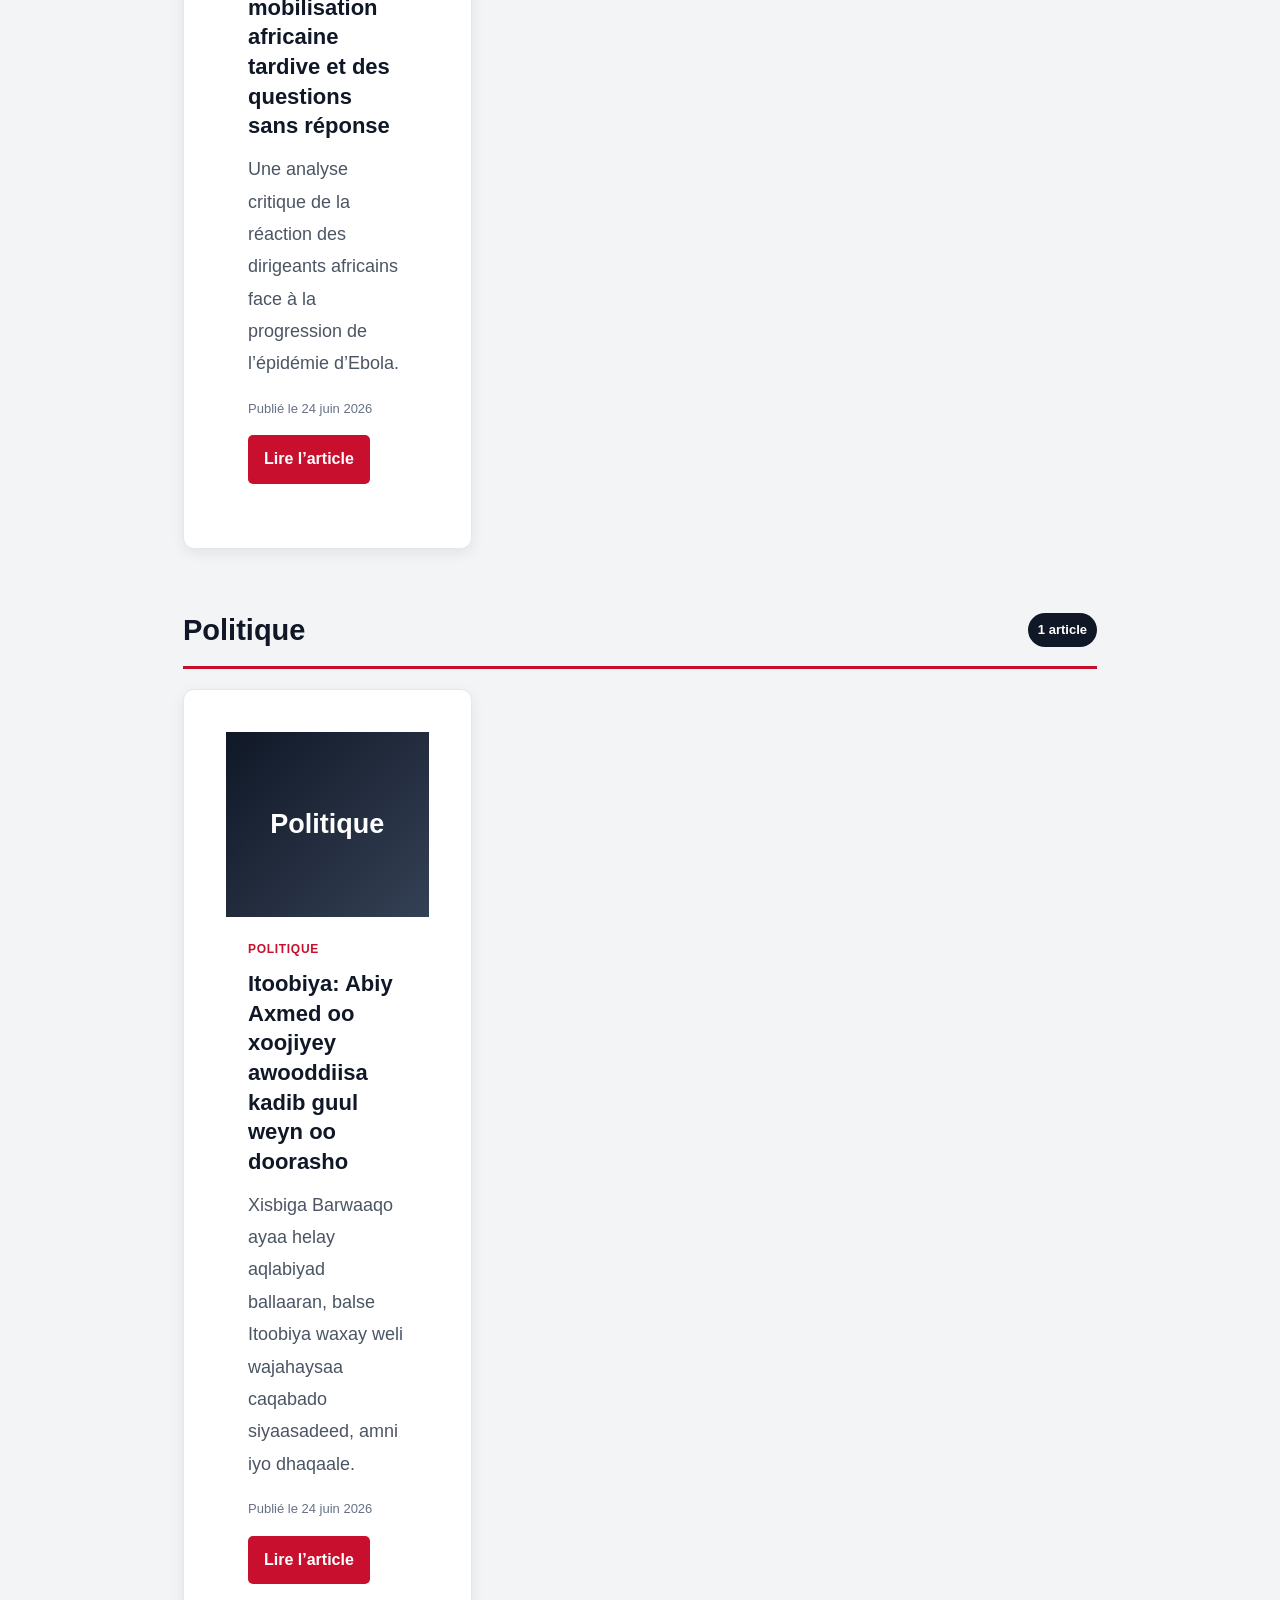
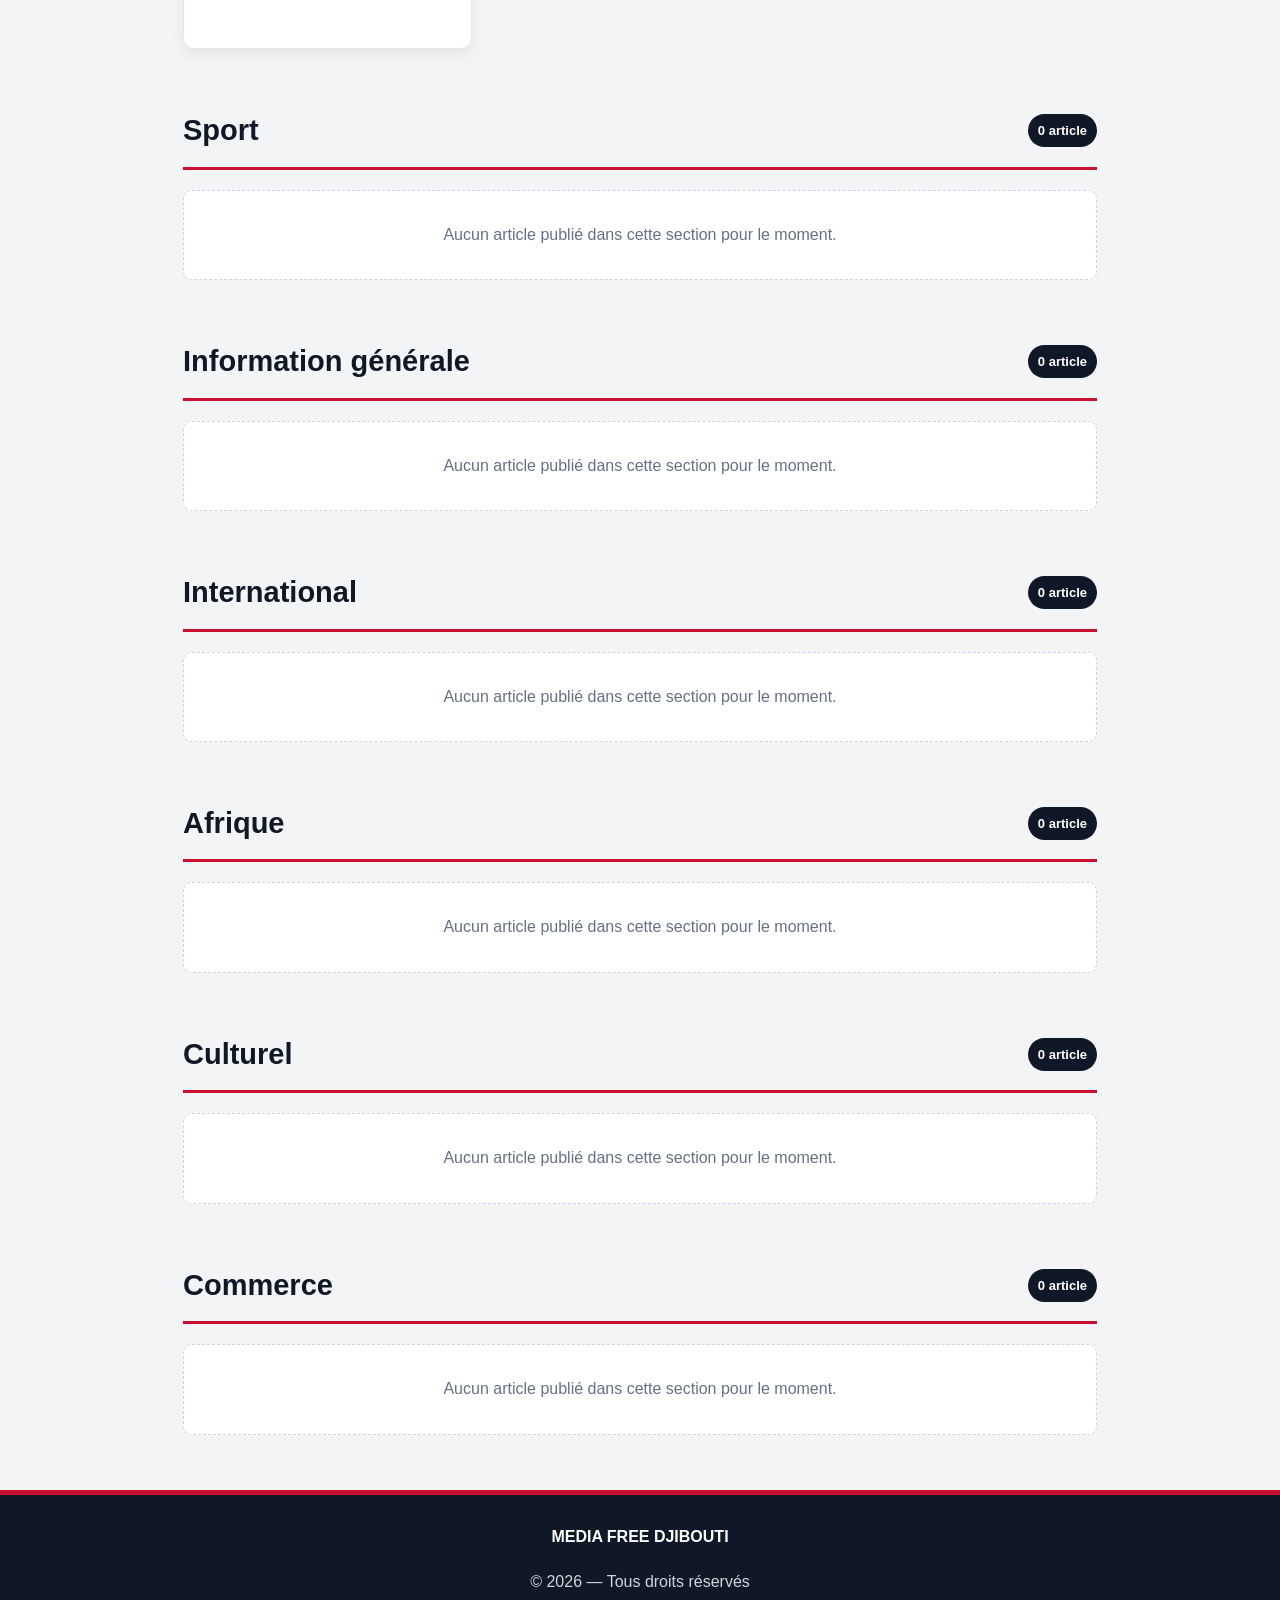
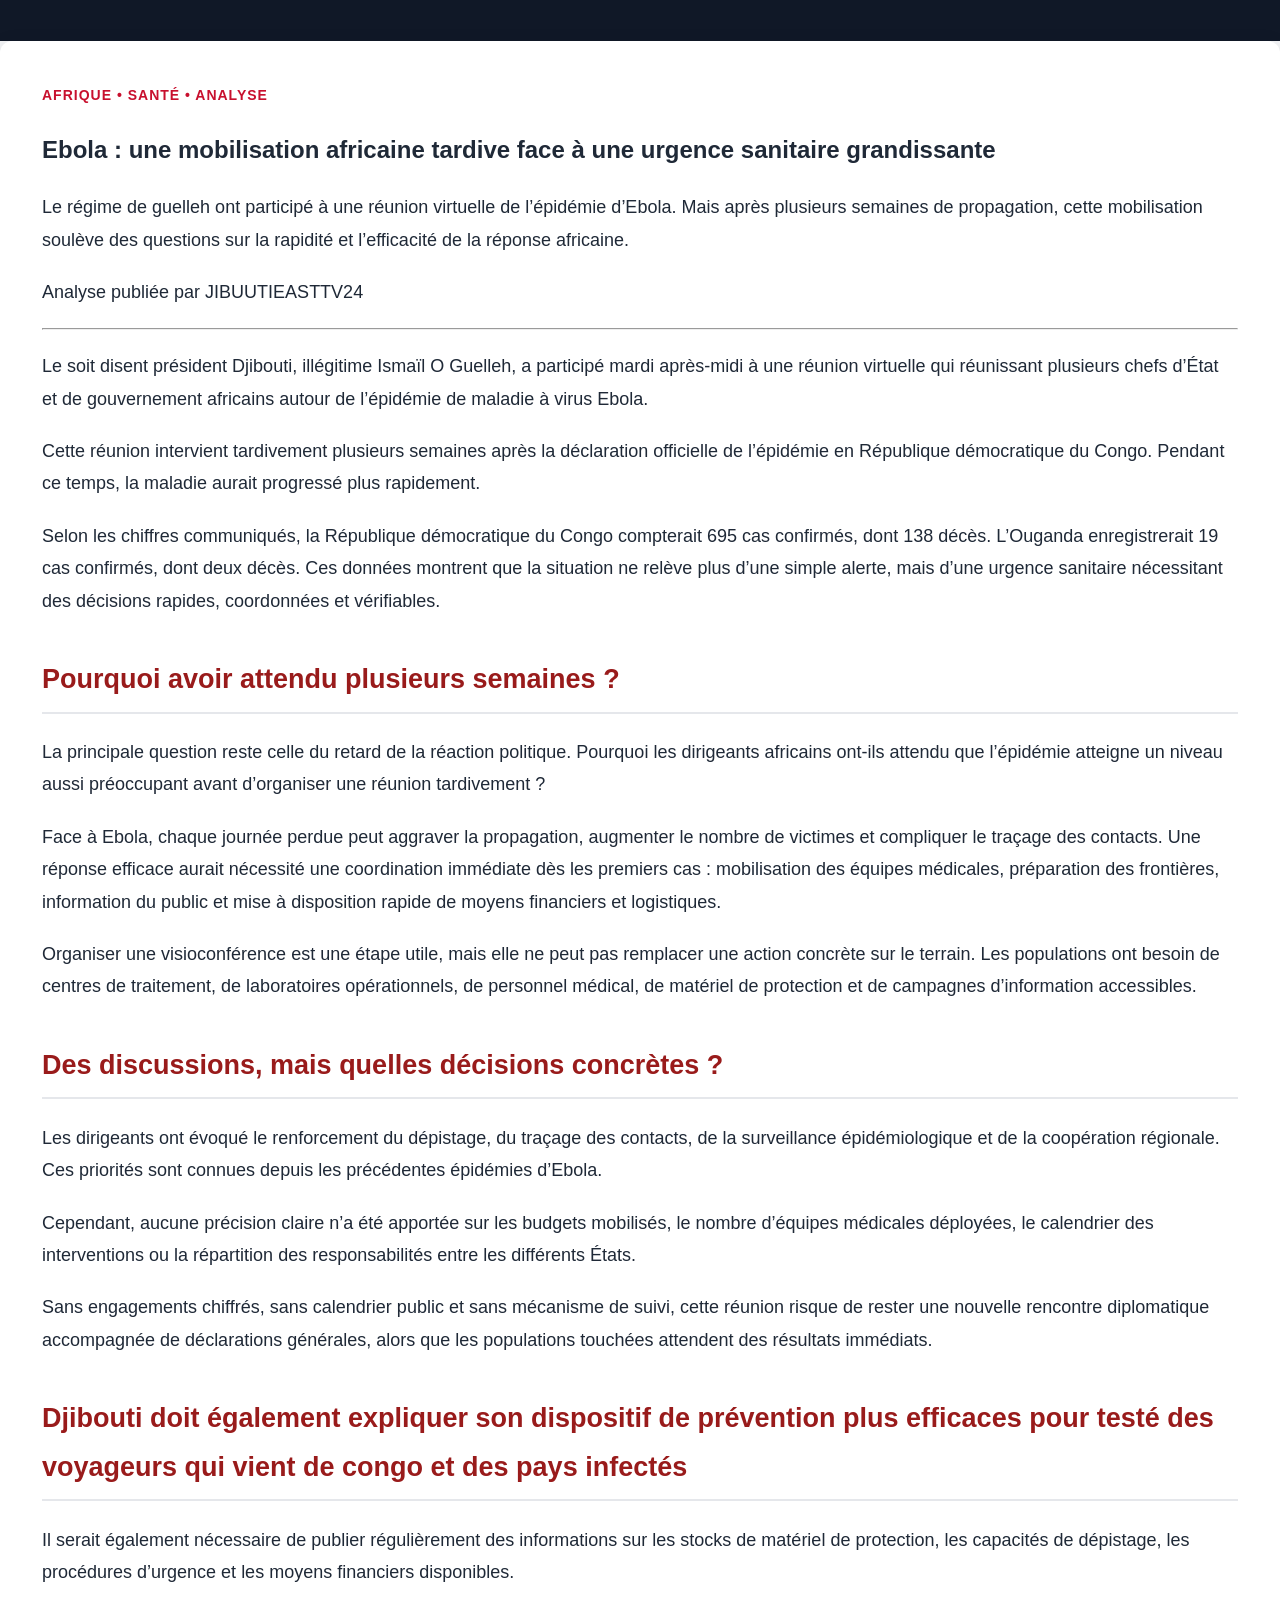
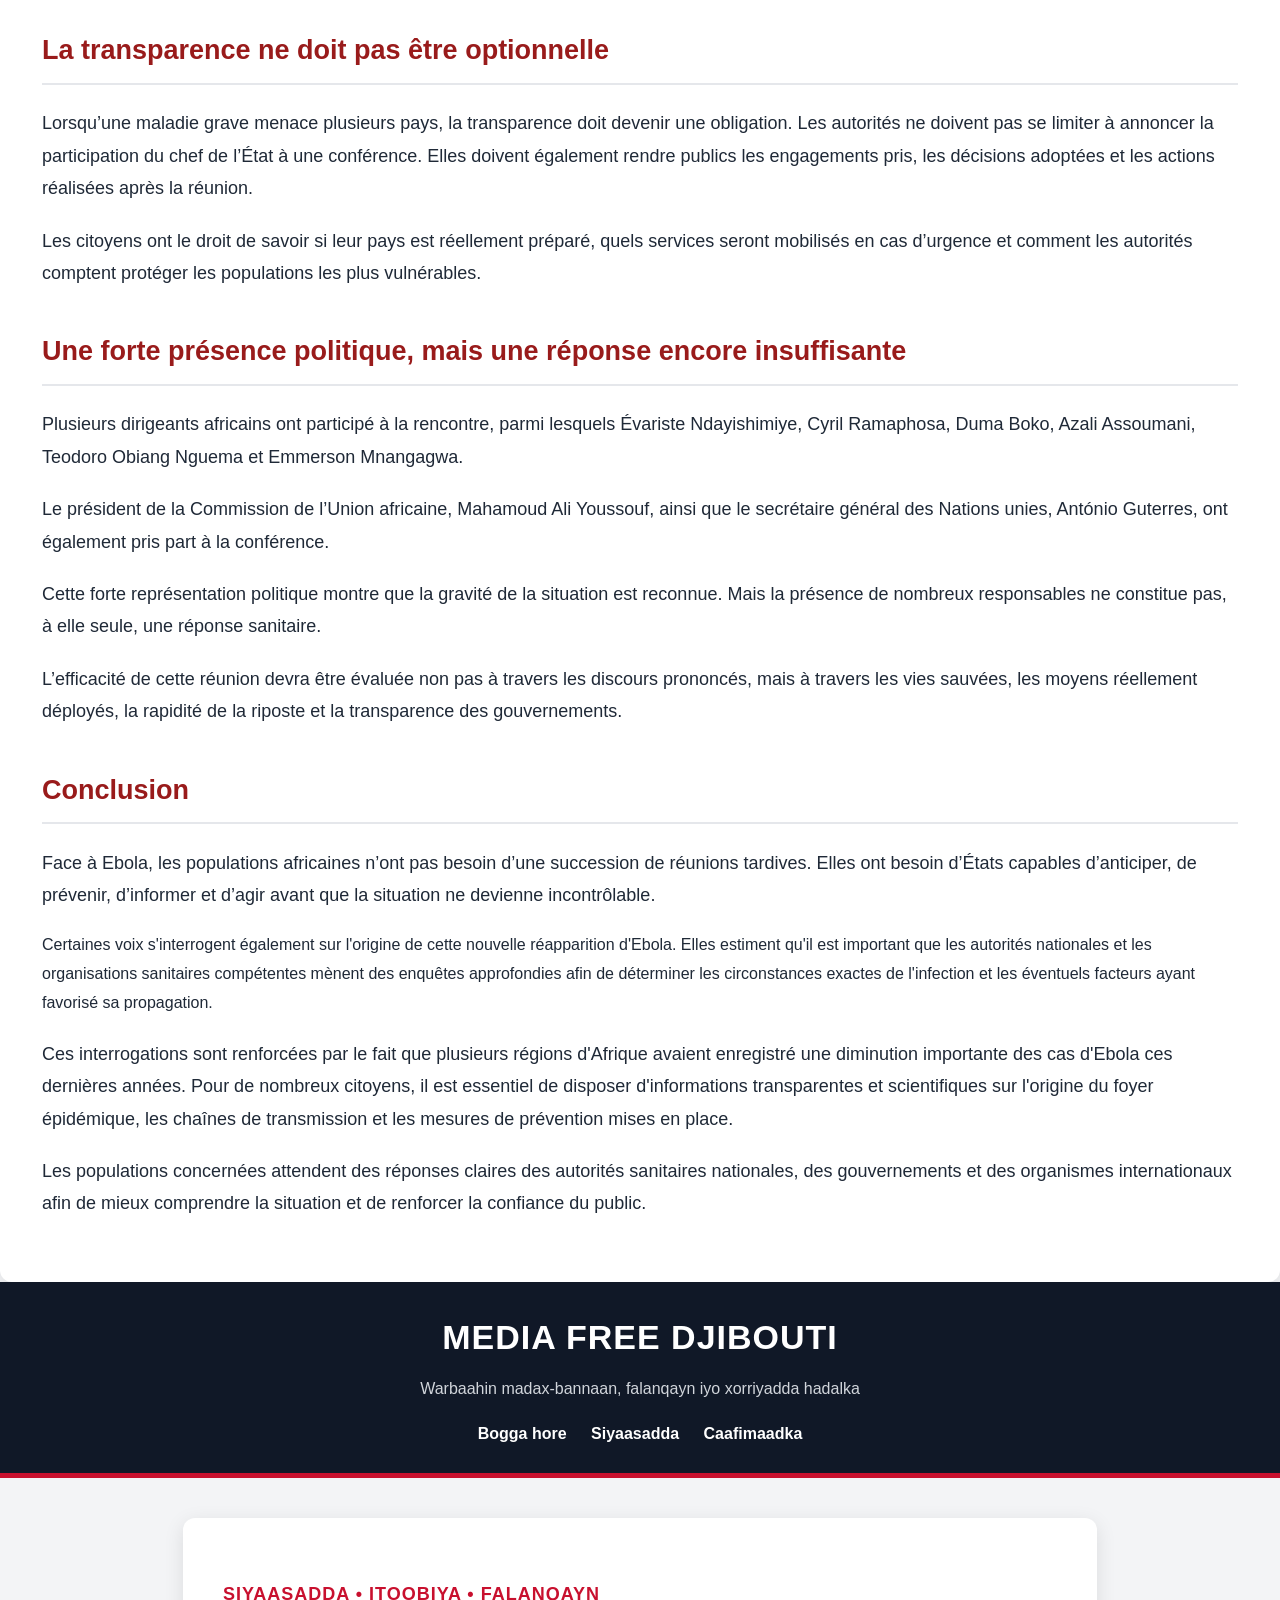
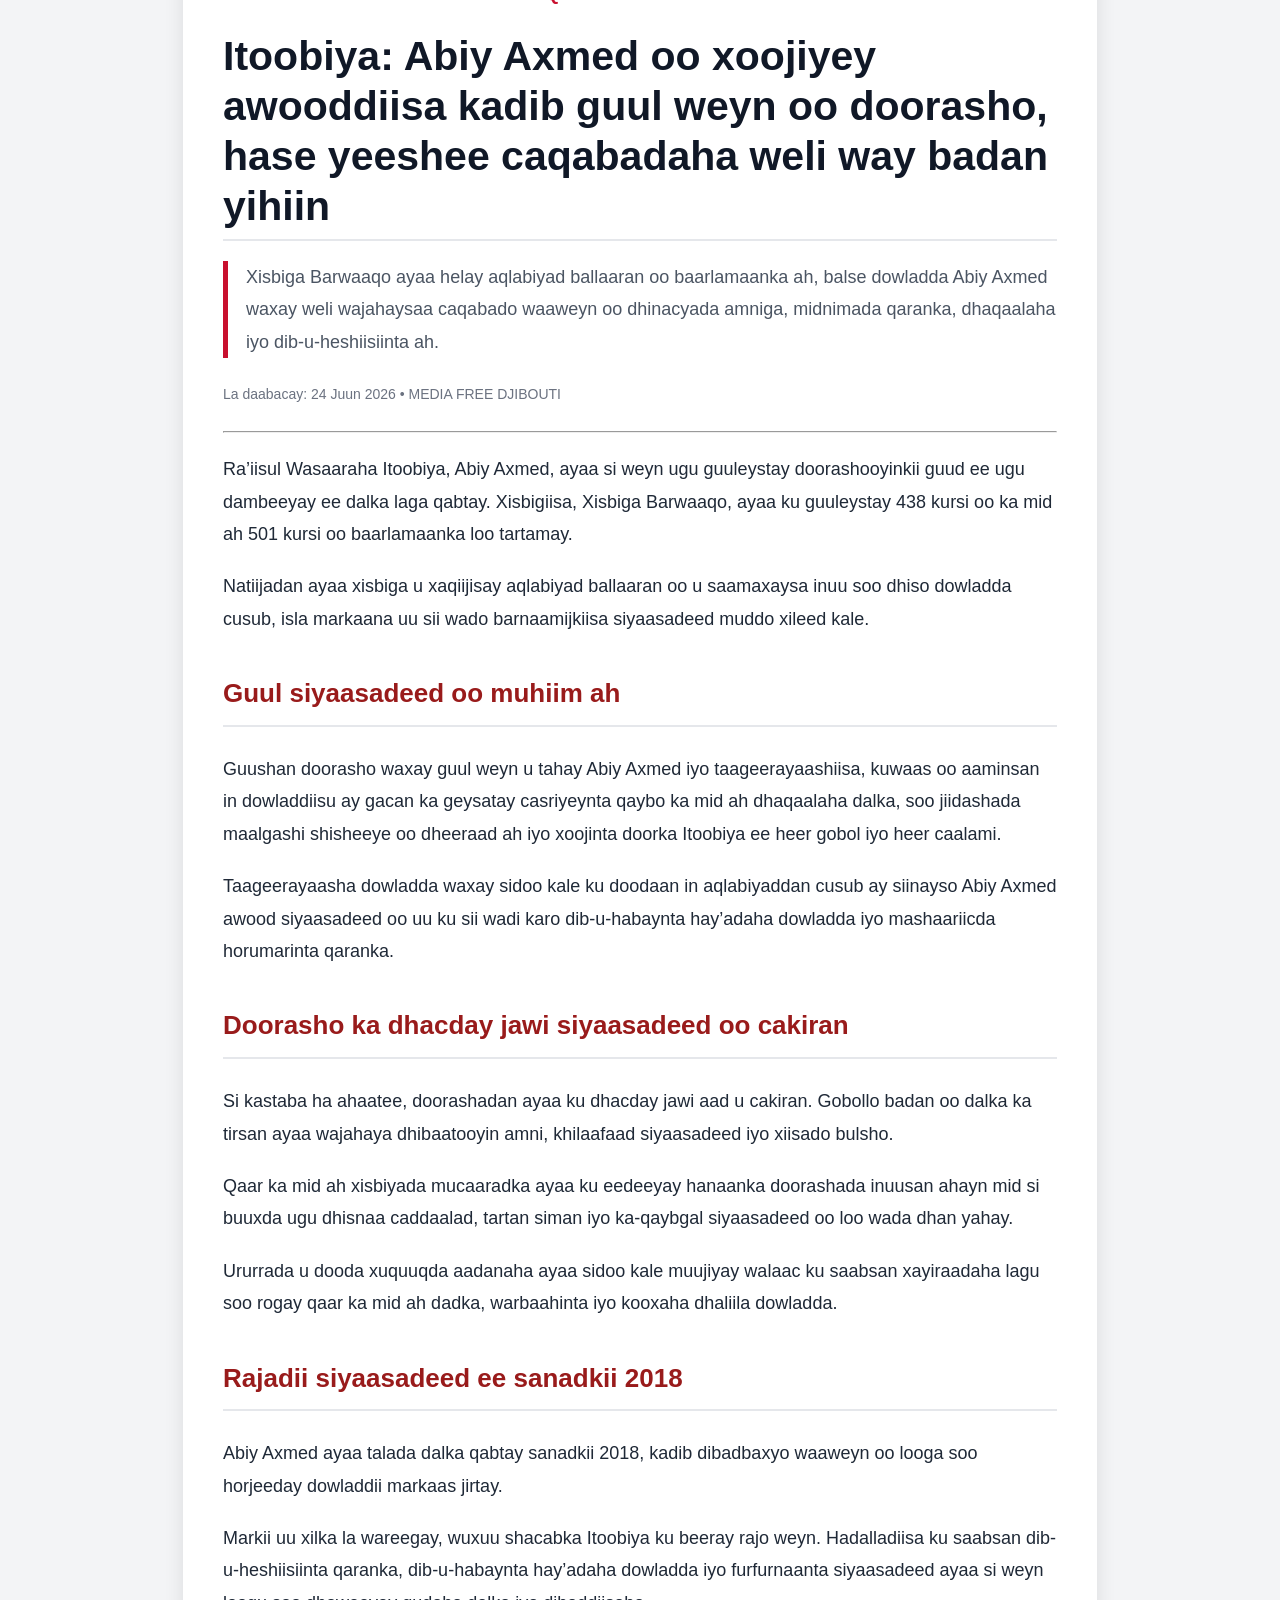
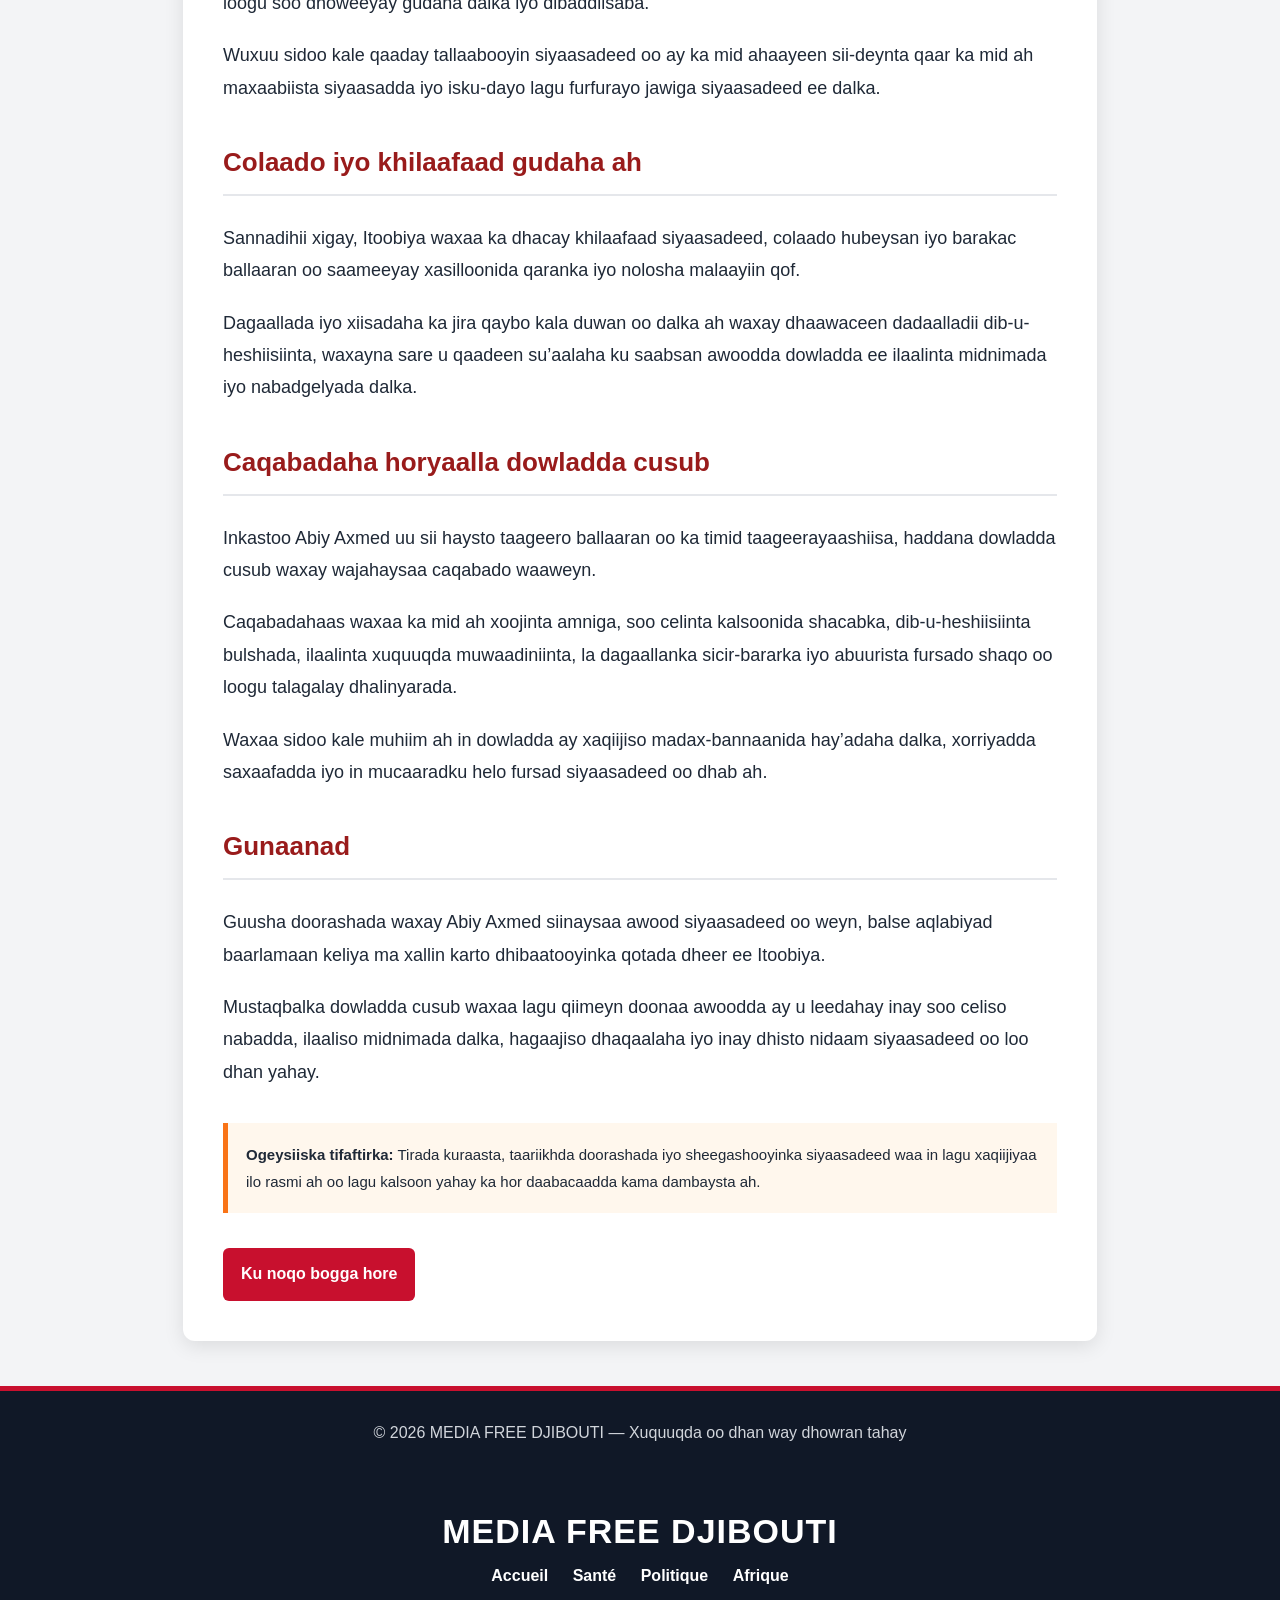
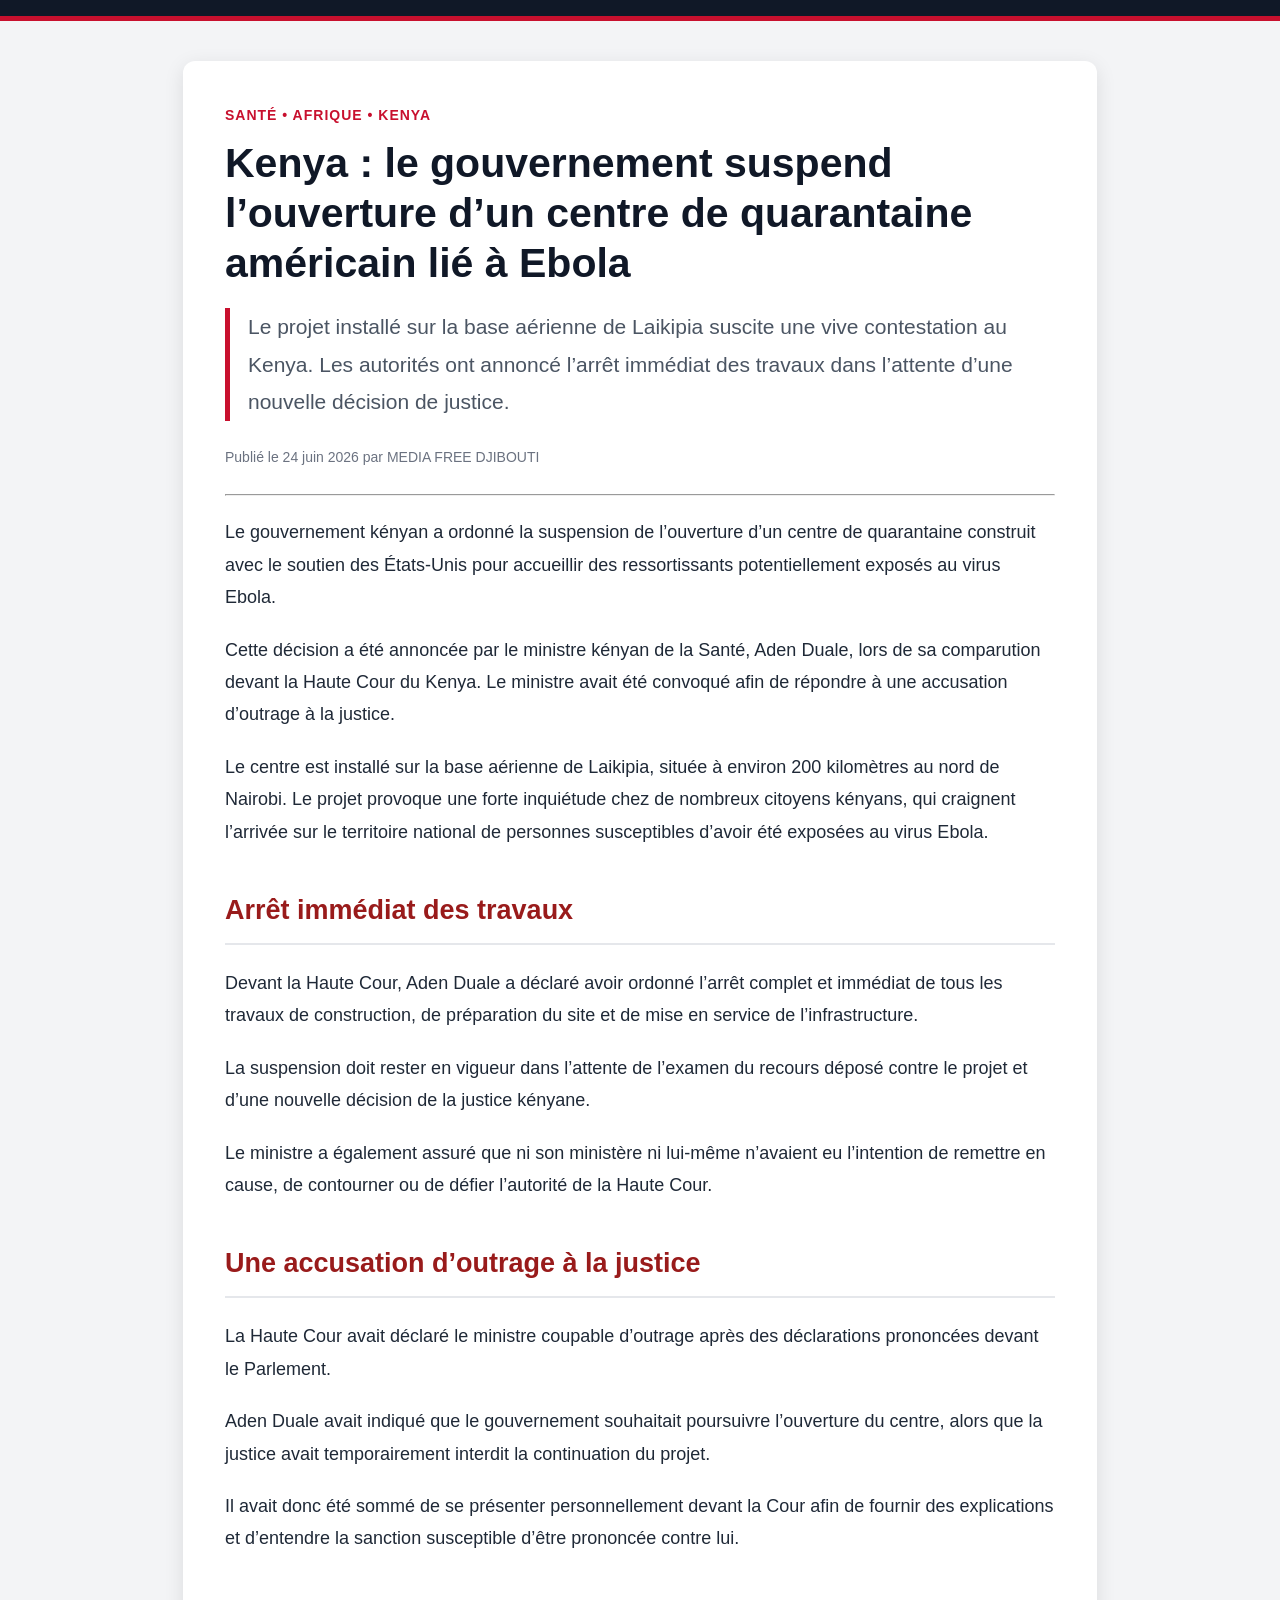
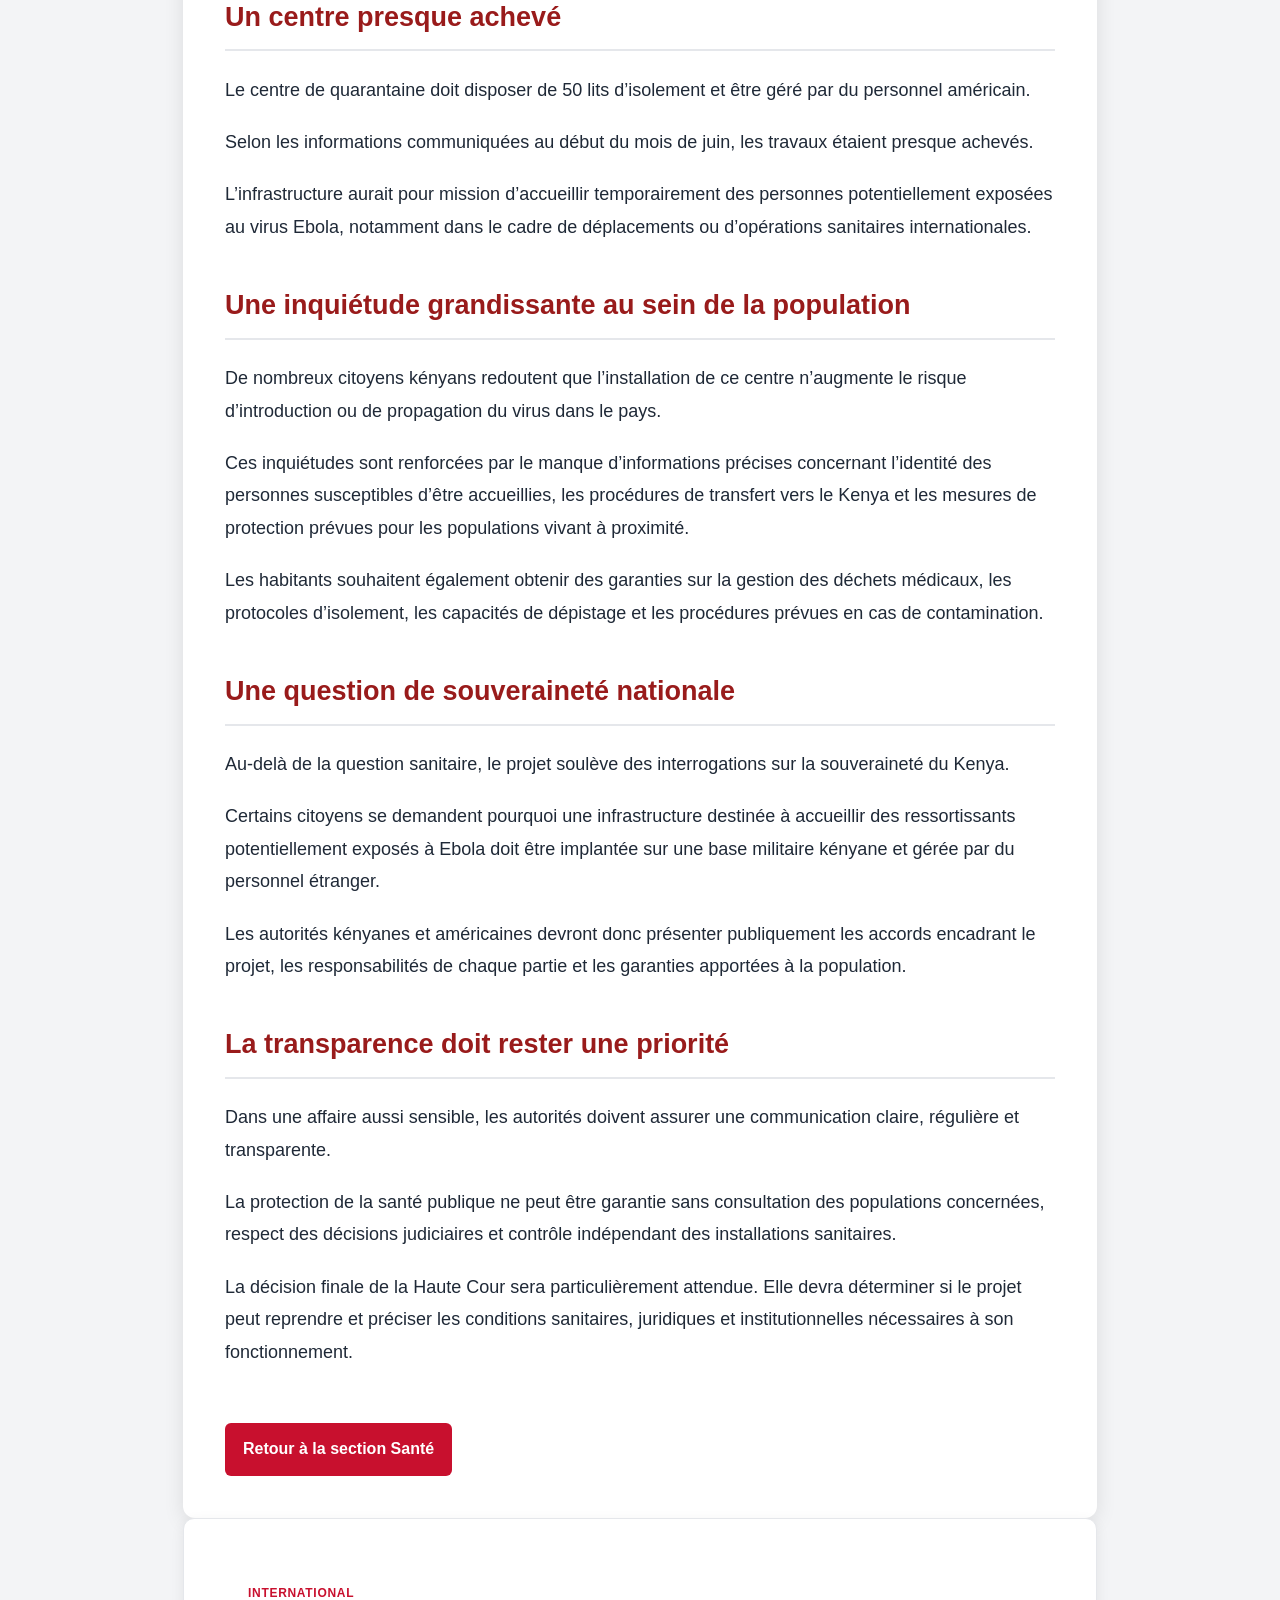
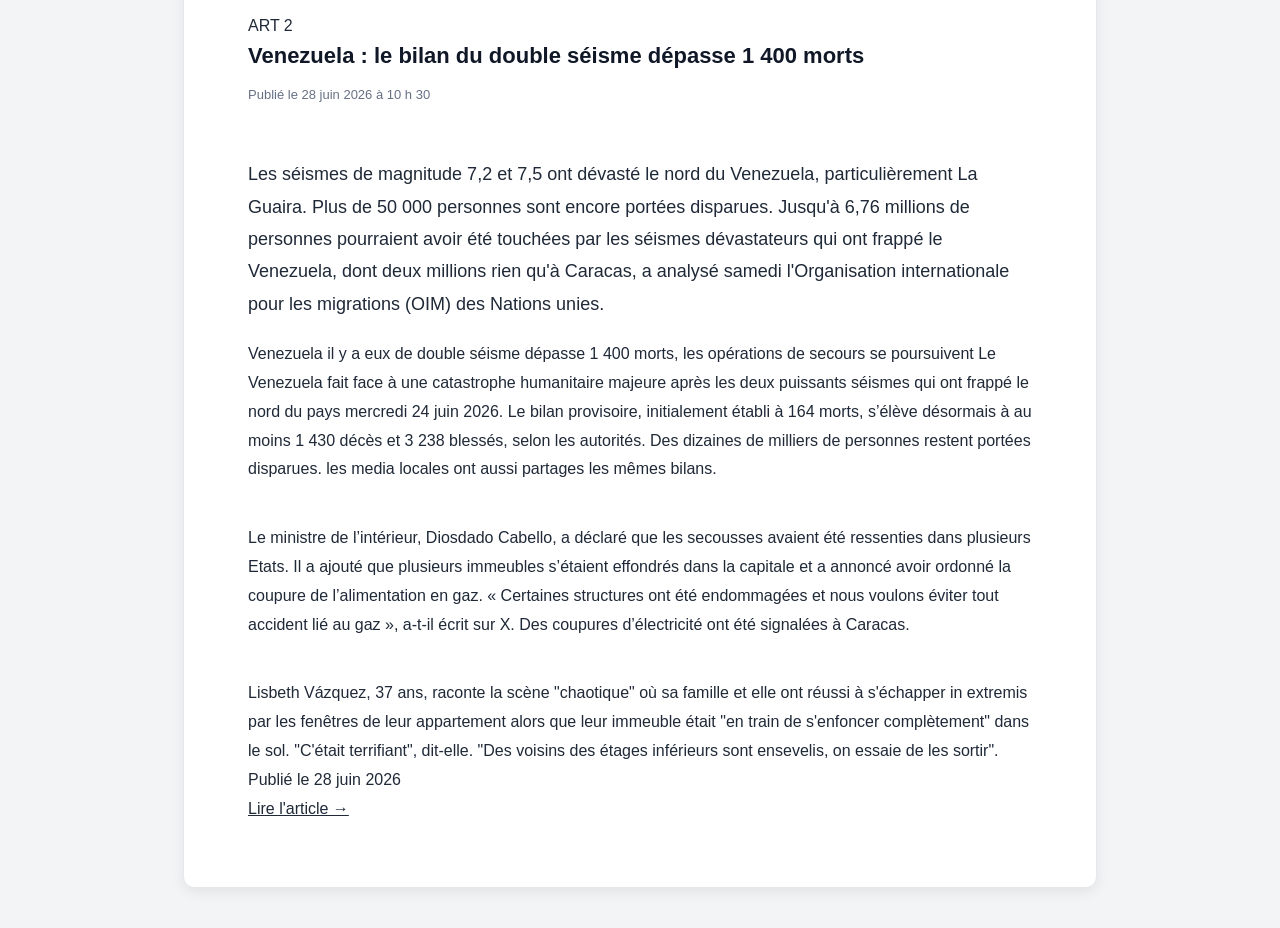
==== commit b99b705b: "Update print statement from 'Hello' to 'Goodbye'" ====
--- a/index.html
+++ b/index.html
@@ -11,7 +11,7 @@
 
   <meta
     name="description"
-    content="Media Free Djibouti : actualités, politique, santé, sport, reportage, Afrique et international."
+    content="Media Free Djibouti : Internationale, Politique, Santé, Sport et Reportage."
   >
 
   <title>MEDIA FREE DJIBOUTI</title>
@@ -1627,16 +1627,17 @@
 
 
     <!-- ARTICLE À AJOUTER DANS LA SECTION INTERNATIONAL DE index.html -->
-<article class="article-card">
-  <div class="article-content">
-    <span class="category">International</span>
-
-    <h2>
-      <a href="venezuela-seismes-la-guaira.html">
-        Venezuela : au moins 1 430 morts après deux puissants séismes
-      </a>
-    </h2>
-
+<!-- ARTICLE 2 : INTERNATIONAL --> 
+    <article id="art2" class="article-card"> 
+      <div class="article-content"> 
+        <span class="article-category"> 
+          International 
+        </span> 
+        <span class="article-number"> 
+          ART 2 </span> <h3 class="article-title"> 
+          Venezuela : le bilan du double séisme dépasse 1 400 morts 
+        </h3> <div class="article-date"> <time datetime="2026-06-28T10:30:00+02:00"> 
+          Publié le 28 juin 2026 à 10 h 30 </time> </div> <p class="article-summary">
     <p>
       Les séismes de magnitude 7,2 et 7,5 ont dévasté le nord du Venezuela,
       particulièrement La Guaira. Plus de 50 000 personnes sont encore
@@ -1675,3 +1676,6 @@
 
 
     
+
+ 
+    
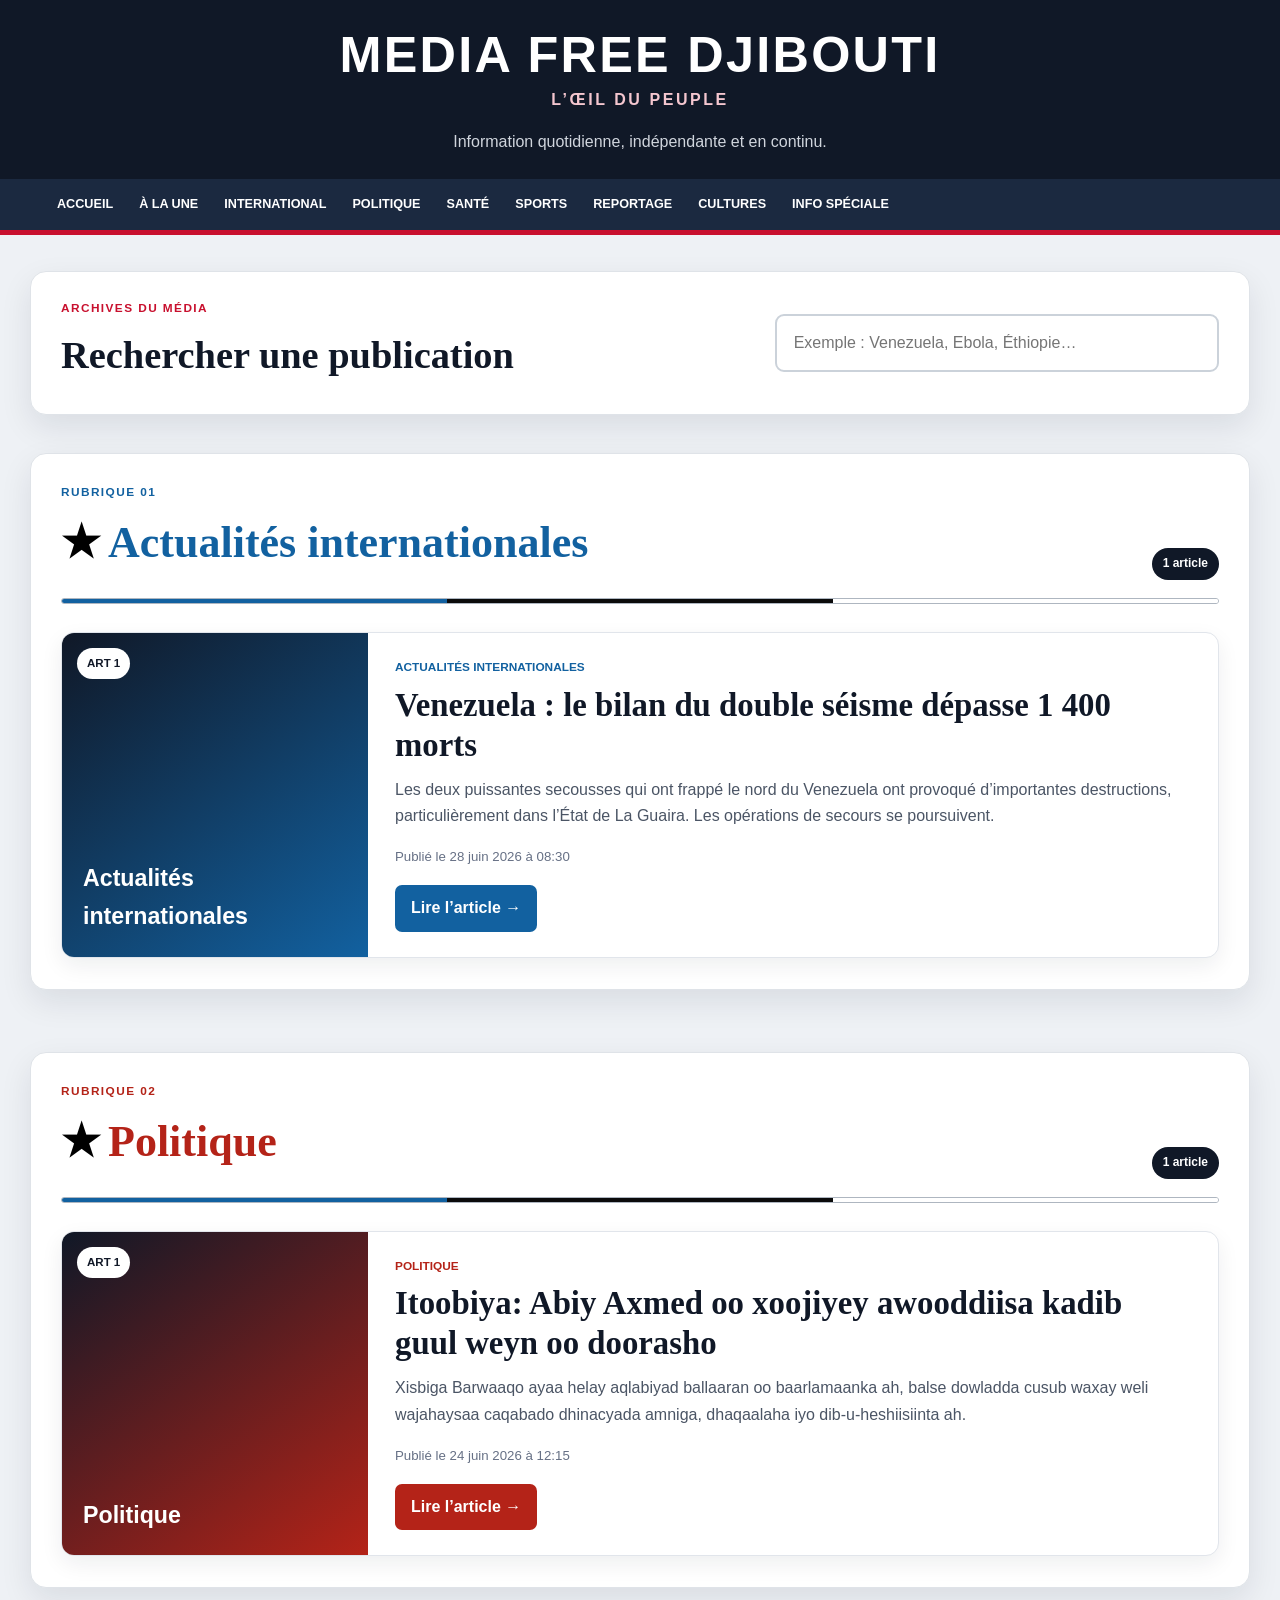
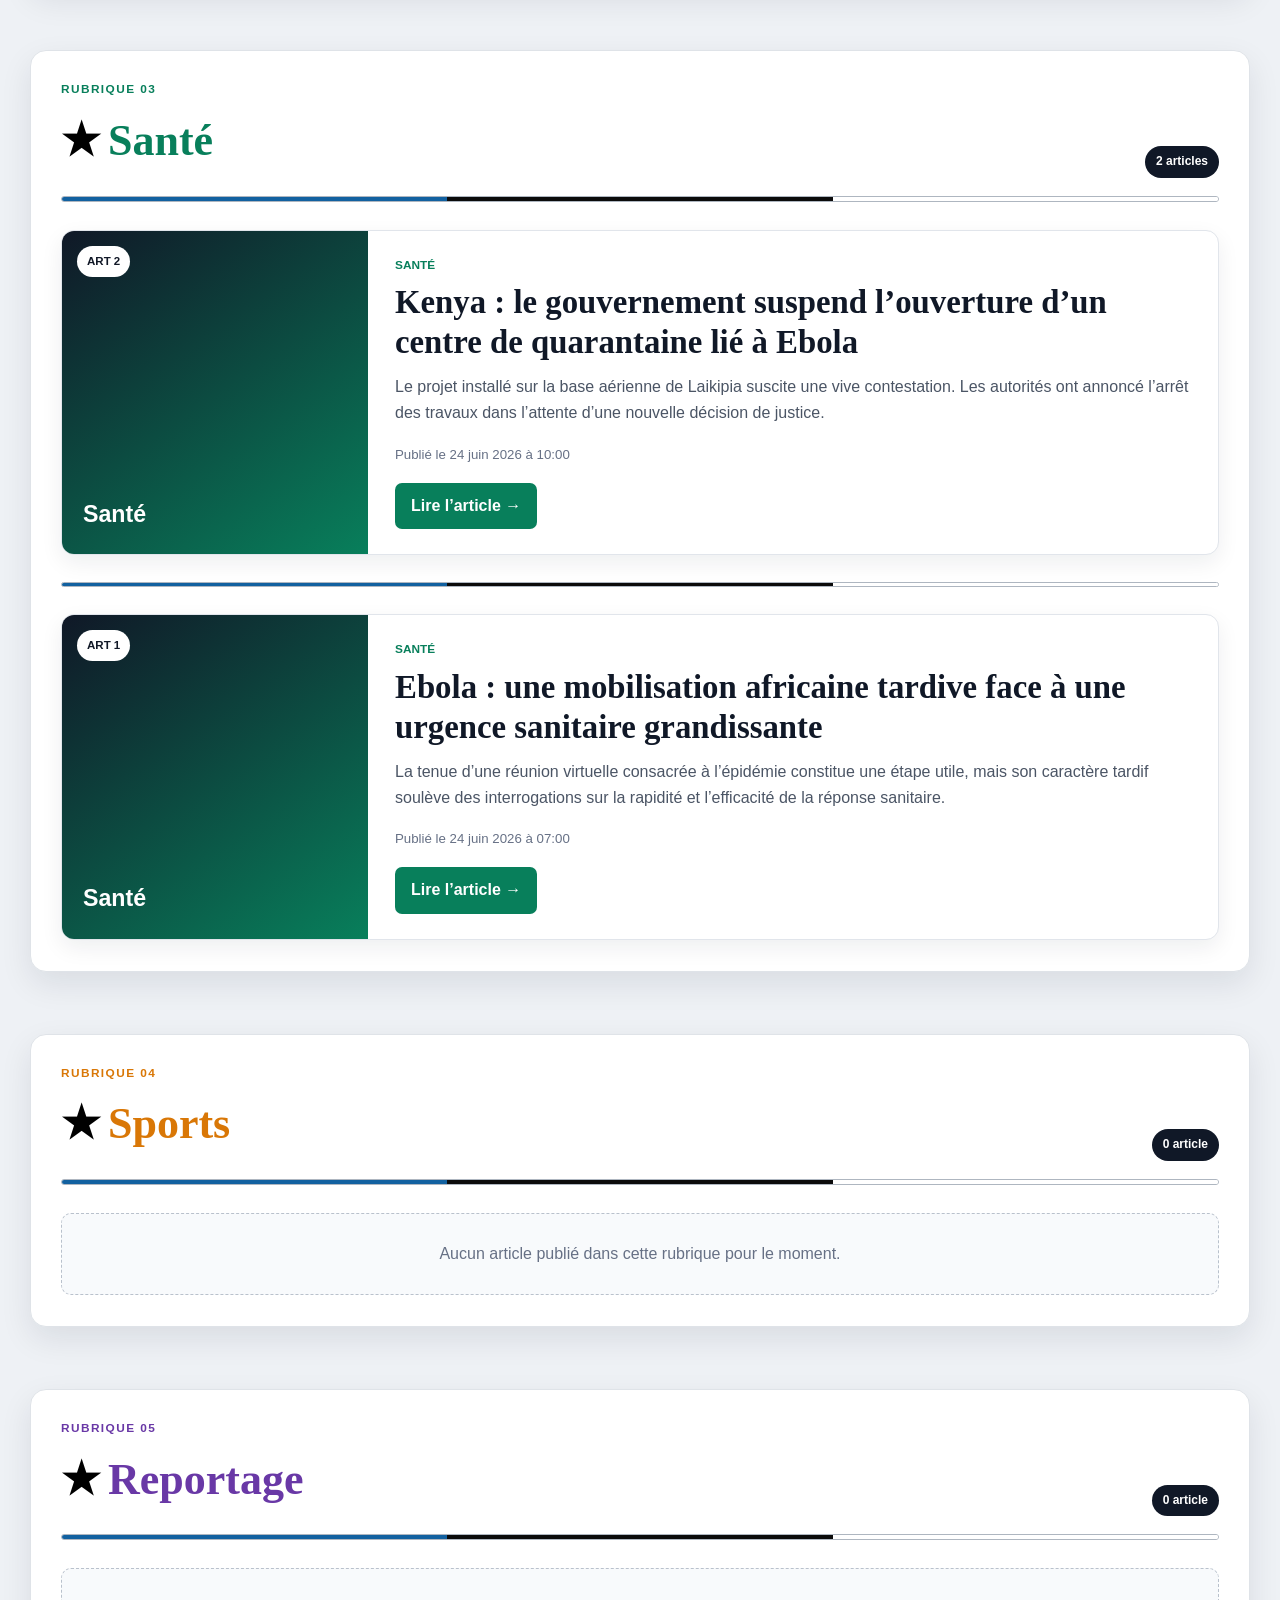
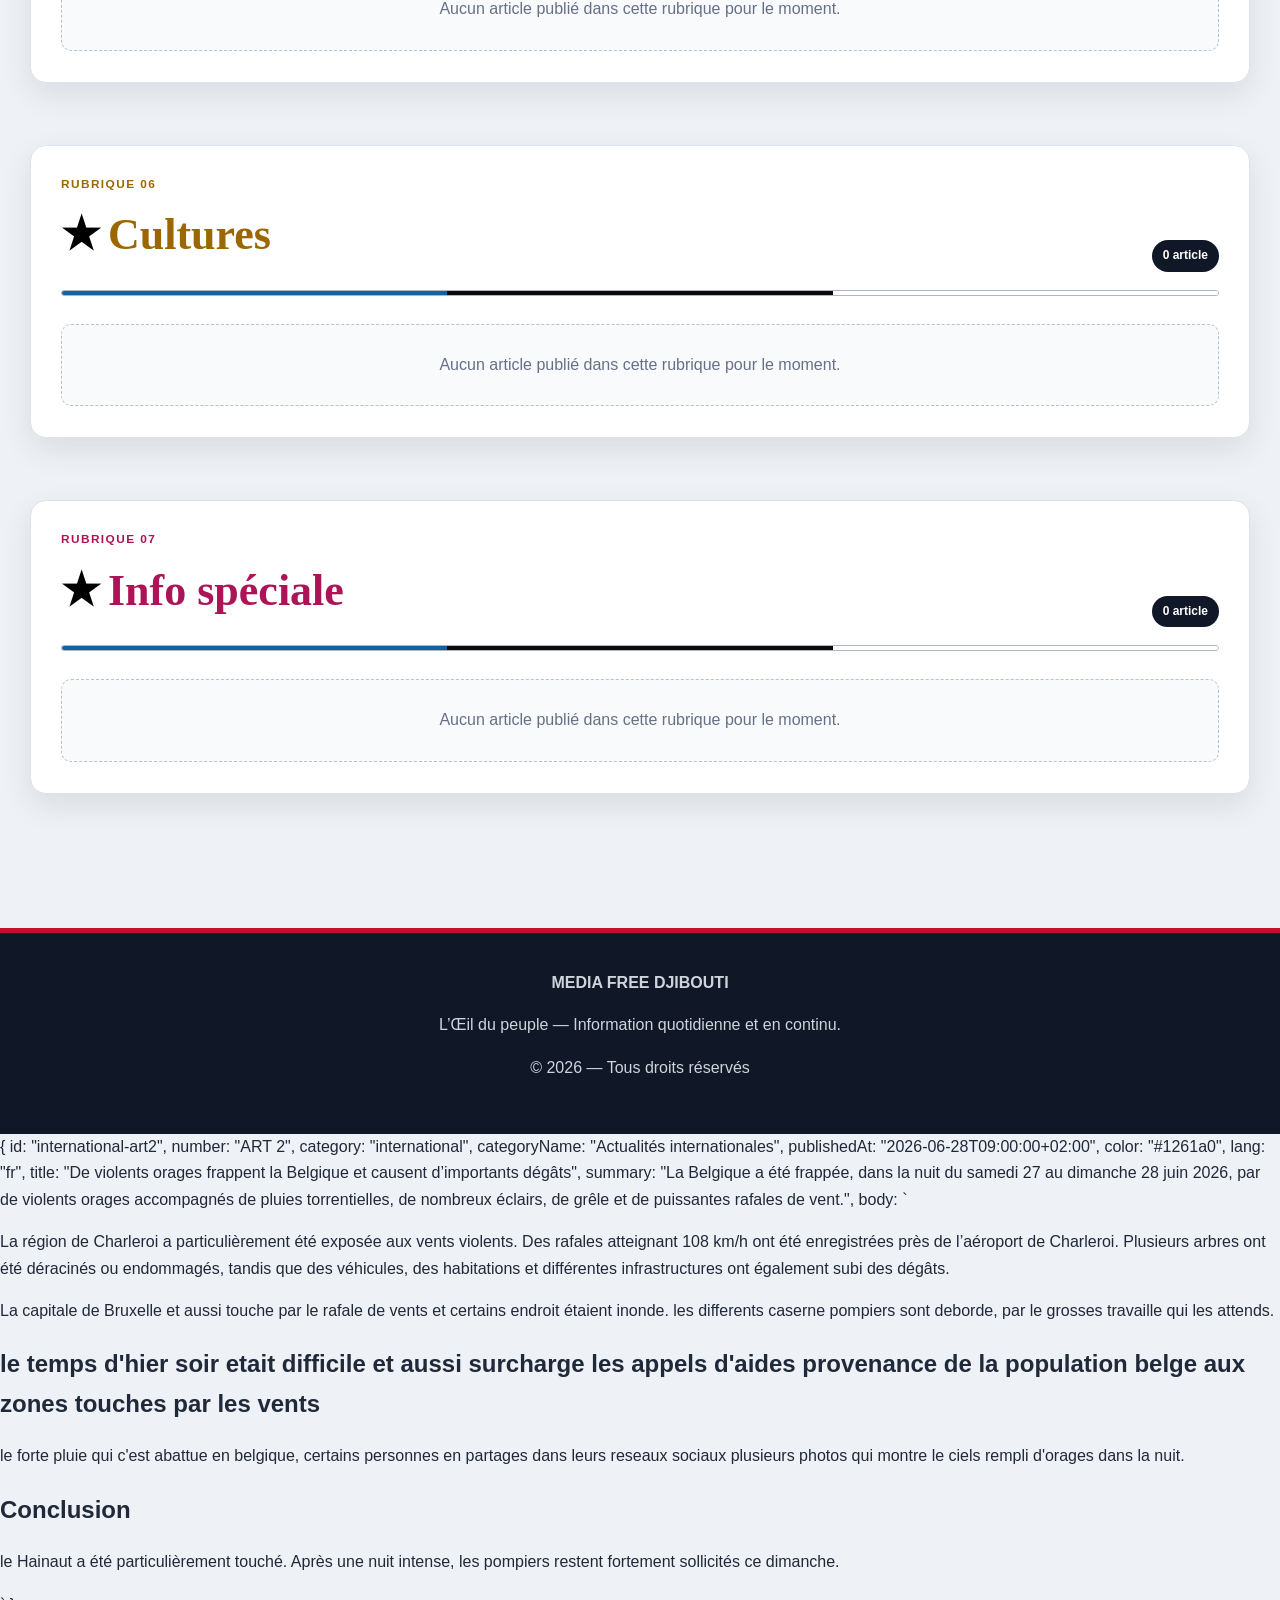
==== commit 4c555717: "Add international news article on storms in Belgium Added a new international news article about sev" ====
--- a/index.html
+++ b/index.html
@@ -1,1681 +1,803 @@
-Bienvenue Jibuutieasttv24, L'Oeil du peuple.
-<!DOCTYPE html>
-<html lang="fr">
-<head>
-  <meta charset="UTF-8">
-
-  <meta
-    name="viewport"
-    content="width=device-width, initial-scale=1.0"
-  >
-
-  <meta
-    name="description"
-    content="Media Free Djibouti : Internationale, Politique, Santé, Sport et Reportage."
-  >
-
-  <title>MEDIA FREE DJIBOUTI</title>
-
-  <style>
-    :root {
-      --rouge: #c8102e;
-      --rouge-fonce: #920d23;
-      --bleu-fonce: #101827;
-      --gris-clair: #f3f4f6;
-      --gris: #667085;
-      --blanc: #ffffff;
-      --bordure: #e5e7eb;
-      --texte: #1f2937;
-    }
-
-    * {
-      box-sizing: border-box;
-    }
-
-    html {
-      scroll-behavior: smooth;
-    }
-
-    body {
-      margin: 0;
-      background-color: var(--gris-clair);
-      color: var(--texte);
-      font-family: Arial, Helvetica, sans-serif;
-      line-height: 1.6;
-    }
-
-    a {
-      color: inherit;
-    }
-
-    /* En-tête */
-
-    .site-header {
-      background-color: var(--bleu-fonce);
-      color: var(--blanc);
-      border-bottom: 5px solid var(--rouge);
-    }
-
-    .header-content {
-      max-width: 1200px;
-      margin: auto;
-      padding: 28px 20px 22px;
-      text-align: center;
-    }
-
-    .site-title {
-      margin: 0;
-      font-size: 38px;
-      letter-spacing: 1px;
-    }
-
-    .site-description {
-      margin: 8px 0 0;
-      color: #d1d5db;
-      font-size: 16px;
-    }
-
-    /* Navigation */
-
-    .main-navigation {
-      background-color: #182235;
-      border-top: 1px solid rgba(255, 255, 255, 0.12);
-    }
-
-    .navigation-list {
-      display: flex;
-      justify-content: center;
-      flex-wrap: wrap;
-      gap: 4px;
-      max-width: 1200px;
-      margin: auto;
-      padding: 0 12px;
-      list-style: none;
-    }
-
-    .navigation-list a {
-      display: block;
-      padding: 15px 14px;
-      color: var(--blanc);
-      font-size: 14px;
-      font-weight: bold;
-      text-decoration: none;
-      text-transform: uppercase;
-    }
-
-    .navigation-list a:hover {
-      background-color: var(--rouge);
-    }
-
-    /* Contenu principal */
-
-    main {
-      max-width: 1200px;
-      margin: auto;
-      padding: 35px 20px 60px;
-    }
-
-    /* Barre de recherche */
-
-    .search-container {
-      margin-bottom: 35px;
-      padding: 22px;
-      background-color: var(--blanc);
-      border-radius: 12px;
-      box-shadow: 0 4px 15px rgba(0, 0, 0, 0.07);
-    }
-
-    .search-container label {
-      display: block;
-      margin-bottom: 8px;
-      font-weight: bold;
-    }
-
-    .search-input {
-      width: 100%;
-      padding: 14px 16px;
-      border: 1px solid #cbd5e1;
-      border-radius: 7px;
-      font-size: 16px;
-      outline: none;
-    }
-
-    .search-input:focus {
-      border-color: var(--rouge);
-      box-shadow: 0 0 0 3px rgba(200, 16, 46, 0.12);
-    }
-
-    /* Article à la une */
-
-    .featured-section {
-      margin-bottom: 50px;
-    }
-
-    .featured-card {
-      display: grid;
-      grid-template-columns: 1fr 1.25fr;
-      overflow: hidden;
-      background-color: var(--blanc);
-      border-radius: 14px;
-      box-shadow: 0 6px 22px rgba(0, 0, 0, 0.10);
-    }
-
-    .featured-visual {
-      display: flex;
-      align-items: center;
-      justify-content: center;
-      min-height: 330px;
-      padding: 30px;
-      background:
-        linear-gradient(
-          135deg,
-          var(--bleu-fonce),
-          var(--rouge)
-        );
-      color: var(--blanc);
-      font-size: 52px;
-      font-weight: bold;
-      text-align: center;
-    }
-
-    .featured-content {
-      padding: 38px;
-    }
-
-    .featured-content h2 {
-      margin: 10px 0 16px;
-      font-size: 34px;
-      line-height: 1.25;
-    }
-
-    .featured-content p {
-      color: #4b5563;
-      font-size: 18px;
-    }
-
-    /* Sections */
-
-    .news-section {
-      margin-bottom: 55px;
-      scroll-margin-top: 20px;
-    }
-
-    .section-header {
-      display: flex;
-      align-items: center;
-      justify-content: space-between;
-      gap: 15px;
-      margin-bottom: 20px;
-      padding-bottom: 10px;
-      border-bottom: 3px solid var(--rouge);
-    }
-
-    .section-header h2 {
-      margin: 0;
-      color: var(--bleu-fonce);
-      font-size: 29px;
-    }
-
-    .article-count {
-      padding: 5px 10px;
-      background-color: var(--bleu-fonce);
-      color: var(--blanc);
-      border-radius: 20px;
-      font-size: 13px;
-      font-weight: bold;
-    }
-
-    .article-grid {
-      display: grid;
-      grid-template-columns: repeat(3, minmax(0, 1fr));
-      gap: 24px;
-    }
-
-    /* Cartes d’articles */
-
-    .article-card {
-      display: flex;
-      flex-direction: column;
-      overflow: hidden;
-      background-color: var(--blanc);
-      border: 1px solid var(--bordure);
-      border-radius: 11px;
-      box-shadow: 0 4px 14px rgba(0, 0, 0, 0.07);
-      transition:
-        transform 0.2s ease,
-        box-shadow 0.2s ease;
-    }
-
-    .article-card:hover {
-      transform: translateY(-4px);
-      box-shadow: 0 8px 22px rgba(0, 0, 0, 0.12);
-    }
-
-    .article-visual {
-      display: flex;
-      align-items: center;
-      justify-content: center;
-      height: 185px;
-      padding: 20px;
-      background:
-        linear-gradient(
-          135deg,
-          var(--bleu-fonce),
-          #344054
-        );
-      color: var(--blanc);
-      font-size: 27px;
-      font-weight: bold;
-      text-align: center;
-    }
-
-    .article-image {
-      width: 100%;
-      height: 185px;
-      object-fit: cover;
-    }
-
-    .article-content {
-      display: flex;
-      flex: 1;
-      flex-direction: column;
-      padding: 22px;
-    }
-
-    .article-category {
-      margin: 0 0 8px;
-      color: var(--rouge);
-      font-size: 12px;
-      font-weight: bold;
-      letter-spacing: 0.7px;
-      text-transform: uppercase;
-    }
-
-    .article-card h3 {
-      margin: 0 0 12px;
-      color: var(--bleu-fonce);
-      font-size: 22px;
-      line-height: 1.35;
-    }
-
-    .article-summary {
-      flex: 1;
-      margin: 0 0 17px;
-      color: #4b5563;
-    }
-
-    .article-date {
-      margin-bottom: 15px;
-      color: var(--gris);
-      font-size: 13px;
-    }
-
-    .read-button {
-      display: inline-block;
-      align-self: flex-start;
-      padding: 10px 16px;
-      background-color: var(--rouge);
-      color: var(--blanc);
-      border-radius: 5px;
-      font-weight: bold;
-      text-decoration: none;
-    }
-
-    .read-button:hover {
-      background-color: var(--rouge-fonce);
-    }
-
-    .empty-section {
-      grid-column: 1 / -1;
-      padding: 30px;
-      background-color: var(--blanc);
-      border: 1px dashed #cbd5e1;
-      border-radius: 9px;
-      color: var(--gris);
-      text-align: center;
-    }
-
-    /* Pied de page */
-
-    footer {
-      padding: 35px 20px;
-      background-color: var(--bleu-fonce);
-      color: #d1d5db;
-      text-align: center;
-      border-top: 5px solid var(--rouge);
-    }
-
-    footer strong {
-      color: var(--blanc);
-    }
-
-    /* Téléphone et tablette */
-
-    @media (max-width: 950px) {
-      .article-grid {
-        grid-template-columns: repeat(2, minmax(0, 1fr));
-      }
-
-      .featured-card {
-        grid-template-columns: 1fr;
-      }
-
-      .featured-visual {
-        min-height: 220px;
-      }
-    }
-
-    @media (max-width: 650px) {
-      .site-title {
-        font-size: 29px;
-      }
-
-      .navigation-list {
-        justify-content: flex-start;
-        overflow-x: auto;
-        flex-wrap: nowrap;
-      }
-
-      .navigation-list a {
-        white-space: nowrap;
-      }
-
-      main {
-        padding: 25px 14px 45px;
-      }
-
-      .article-grid {
-        grid-template-columns: 1fr;
-      }
-
-      .featured-content {
-        padding: 25px;
-      }
-
-      .featured-content h2 {
-        font-size: 27px;
-      }
-
-      .section-header h2 {
-        font-size: 25px;
-      }
-    }
-  </style>
-</head>
-
-<body>
-
-  <header class="site-header">
-
-    <div class="header-content">
-      <h1 class="site-title">MEDIA FREE DJIBOUTI</h1>
-
-      <p class="site-description">
-        Information du journal, quotidien et en continu.
-      </p>
-    </div>
-
-    <nav class="main-navigation" aria-label="Navigation principale">
-      <ul class="navigation-list">
-        <li><a href="#accueil">Accueil</a></li>
-        <li><a href="#sante">Santé</a></li>
-        <li><a href="#politique">Politique</a></li>
-        <li><a href="#sport">Sport</a></li>
-        <li><a href="#info-general">Info générale</a></li>
-        <li><a href="#international">International</a></li>
-        <li><a href="#afrique">Afrique</a></li>
-      </ul>
-    </nav>
-
-  </header>
-
-  <main id="accueil">
-
-    <div class="search-container">
-      <label for="article-search">
-        Rechercher un article
-      </label>
-
-      <input
-        id="article-search"
-        class="search-input"
-        type="search"
-        placeholder="Exemple : Ebola, Djibouti, Éthiopie..."
-      >
-    </div>
-
-    <section class="featured-section">
-      <div id="featured-article"></div>
-    </section>
-
-    <section id="sante" class="news-section">
-      <div class="section-header">
-        <h2>Santé</h2>
-        <span class="article-count" data-count="sante">0 article</span>
-      </div>
-
-      <div class="article-grid" data-category="sante"></div>
-    </section>
-
-    <section id="politique" class="news-section">
-      <div class="section-header">
-        <h2>Politique</h2>
-        <span class="article-count" data-count="politique">0 article</span>
-      </div>
-
-      <div class="article-grid" data-category="politique"></div>
-    </section>
-
-    <section id="sport" class="news-section">
-      <div class="section-header">
-        <h2>Sport</h2>
-        <span class="article-count" data-count="sport">0 article</span>
-      </div>
-
-      <div class="article-grid" data-category="sport"></div>
-    </section>
-
-    <section id="info-general" class="news-section">
-      <div class="section-header">
-        <h2>Information générale</h2>
-        <span class="article-count" data-count="info-general">0 article</span>
-      </div>
-
-      <div class="article-grid" data-category="info-general"></div>
-    </section>
-
-    <section id="international" class="news-section">
-      <div class="section-header">
-        <h2>International</h2>
-        <span class="article-count" data-count="international">0 article</span>
-      </div>
-
-      <div class="article-grid" data-category="international"></div>
-    </section>
-
-    <section id="afrique" class="news-section">
-      <div class="section-header">
-        <h2>Afrique</h2>
-        <span class="article-count" data-count="afrique">0 article</span>
-      </div>
-
-      <div class="article-grid" data-category="afrique"></div>
-    </section>
-  
-    <section id="culturel" class="news-section">
-      <div class="section-header">
-        <h2>Culturel</h2>
-        <span class="article-count" data-count="culturel">0 article</span>
-      </div>
-
-      <div class="article-grid" data-category="culturel"></div>
-    </section>
-
-    <section id="commerce" class="news-section">
-      <div class="section-header">
-        <h2>Commerce</h2>
-        <span class="article-count" data-count="commerce">0 article</span>
-      </div>
-
-      <div class="article-grid" data-category="commerce"></div>
-    </section>
-
-  </main>
-
-  <footer>
-    <strong>MEDIA FREE DJIBOUTI</strong>
-
-    <p>
-      © 2026 — Tous droits réservés
-    </p>
-  </footer>
-
-  <script>
-    /*
-      =========================================================
-      LISTE DES ARTICLES DU JOURNAL
-      =========================================================
-
-      Pour publier un nouvel article :
-
-      1. Crée son fichier HTML dans GitHub.
-      2. Copie un bloc d'article ci-dessous.
-      3. Modifie le titre, le résumé, la date et le lien.
-      4. Choisis une catégorie parmi :
-
-         sante
-         politique
-         sport
-         info-general
-         international
-         afrique
-    */
-
-    const articles = [
-      {
-        title:
-          "Ebola : une mobilisation africaine tardive et des questions sans réponse",
-
-        summary:
-          "Une analyse critique de la réaction des dirigeants africains face à la progression de l’épidémie d’Ebola.",
-
-        category: "sante",
-
-        categoryName: "Santé",
-
-        date: "2026-06-24",
-
-        link: "article-ebola.html",
-
-        image: ""
-      },
-
-      {
-        title:
-          "Itoobiya: Abiy Axmed oo xoojiyey awooddiisa kadib guul weyn oo doorasho",
-
-        summary:
-          "Xisbiga Barwaaqo ayaa helay aqlabiyad ballaaran, balse Itoobiya waxay weli wajahaysaa caqabado siyaasadeed, amni iyo dhaqaale.",
-
-        category: "politique",
-
-        categoryName: "Politique",
-
-        date: "2026-06-24",
-
-        link: "politique-ethiopie-abiy-ahmed.html",
-
-        image: ""
-      }
-    ];
-
-    const searchInput = document.getElementById("article-search");
-
-    const formatDate = (dateString) => {
-      const date = new Date(`${dateString}T12:00:00`);
-
-      return new Intl.DateTimeFormat("fr-FR", {
-        day: "numeric",
-        month: "long",
-        year: "numeric"
-      }).format(date);
-    };
-
-    const createVisual = (article, featured = false) => {
-      if (article.image) {
-        return `
-          <img
-            class="${featured ? "article-image" : "article-image"}"
-            src="${article.image}"
-            alt="${article.title}"
-          >
-        `;
-      }
-
-      return `
-        <div class="${featured ? "featured-visual" : "article-visual"}">
-          ${article.categoryName}
-        </div>
-      `;
-    };
-
-    const createArticleCard = (article) => {
-      return `
-        <article
-          class="article-card"
-          data-search="${(
-            article.title +
-            " " +
-            article.summary +
-            " " +
-            article.categoryName
-          ).toLowerCase()}"
-        >
-
-          ${createVisual(article)}
-
-          <div class="article-content">
-
-            <p class="article-category">
-              ${article.categoryName}
-            </p>
-
-            <h3>${article.title}</h3>
-
-            <p class="article-summary">
-              ${article.summary}
-            </p>
-
-            <div class="article-date">
-              Publié le ${formatDate(article.date)}
-            </div>
-
-            <a
-              class="read-button"
-              href="${article.link}"
-            >
-              Lire l’article
-            </a>
-
-          </div>
-
-        </article>
-      `;
-    };
-
-    const renderFeaturedArticle = (articleList) => {
-      const container = document.getElementById("featured-article");
-
-      if (articleList.length === 0) {
-        container.innerHTML = "";
-        return;
-      }
-
-      const featuredArticle = [...articleList].sort(
-        (a, b) => new Date(b.date) - new Date(a.date)
-      )[0];
-
-      container.innerHTML = `
-        <article class="featured-card">
-
-          ${createVisual(featuredArticle, true)}
-
-          <div class="featured-content">
-
-            <p class="article-category">
-              À la une • ${featuredArticle.categoryName}
-            </p>
-
-            <h2>
-              ${featuredArticle.title}
-            </h2>
-
-            <p>
-              ${featuredArticle.summary}
-            </p>
-
-            <div class="article-date">
-              Publié le ${formatDate(featuredArticle.date)}
-            </div>
-
-            <a
-              class="read-button"
-              href="${featuredArticle.link}"
-            >
-              Lire l’article complet
-            </a>
-
-          </div>
-
-        </article>
-      `;
-    };
-
-    const renderSections = (articleList) => {
-      const sectionContainers =
-        document.querySelectorAll("[data-category]");
-
-      sectionContainers.forEach((container) => {
-        const category = container.dataset.category;
-
-        const categoryArticles = articleList
-          .filter((article) => article.category === category)
-          .sort((a, b) => new Date(b.date) - new Date(a.date));
-
-        const countElement =
-          document.querySelector(`[data-count="${category}"]`);
-
-        const articleWord =
-          categoryArticles.length > 1 ? "articles" : "article";
-
-        countElement.textContent =
-          `${categoryArticles.length} ${articleWord}`;
-
-        if (categoryArticles.length === 0) {
-          container.innerHTML = `
-            <div class="empty-section">
-              Aucun article publié dans cette section pour le moment.
-            </div>
-          `;
-
-          return;
-        }
-
-        container.innerHTML =
-          categoryArticles.map(createArticleCard).join("");
-      });
-    };
-
-    const renderWebsite = (articleList) => {
-      renderFeaturedArticle(articleList);
-      renderSections(articleList);
-    };
-
-    searchInput.addEventListener("input", () => {
-      const searchValue =
-        searchInput.value.trim().toLowerCase();
-
-      const filteredArticles = articles.filter((article) => {
-        const articleText = (
-          article.title +
-          " " +
-          article.summary +
-          " " +
-          article.categoryName
-        ).toLowerCase();
-
-        return articleText.includes(searchValue);
-      });
-
-      renderWebsite(filteredArticles);
-    });
-
-    renderWebsite(articles);
-  </script>
-
-</body>
-</html>
-
-<article class="article-principal">
-
-  <p class="categorie">AFRIQUE • SANTÉ • ANALYSE</p>
-
-  <h1>
-    Ebola : une mobilisation africaine tardive face à une urgence sanitaire grandissante
-  </h1>
-
-  <p class="sous-titre">
-    Le régime de guelleh ont participé à une réunion virtuelle
-   de l’épidémie d’Ebola. Mais après plusieurs semaines de propagation, cette
-    mobilisation soulève des questions sur la rapidité et l’efficacité de la réponse africaine.
-  </p>
-
-  <p class="date-publication">
-    Analyse publiée par JIBUUTIEASTTV24
-  </p>
-
-  <hr>
-
-  <p>
-    Le soit disent président Djibouti, illégitime Ismaïl O Guelleh, a participé
-    mardi après-midi à une réunion virtuelle qui réunissant plusieurs
-    chefs d’État et de gouvernement africains autour de l’épidémie de maladie à
-    virus Ebola.
-  </p>
-
-  <p>
-    Cette réunion intervient tardivement plusieurs semaines après la déclaration
-    officielle de l’épidémie en République démocratique du Congo. Pendant ce
-    temps, la maladie aurait progressé plus rapidement.
-   
-  </p>
-
-  <p>
-    Selon les chiffres communiqués, la République démocratique du Congo compterait
-    695 cas confirmés, dont 138 décès. L’Ouganda enregistrerait 19 cas confirmés,
-    dont deux décès. Ces données montrent que la situation ne relève plus d’une
-    simple alerte, mais d’une urgence sanitaire nécessitant des décisions rapides,
-    coordonnées et vérifiables.
-  </p>
-
-  <h2>Pourquoi avoir attendu plusieurs semaines ?</h2>
-
-  <p>
-    La principale question reste celle du retard de la réaction politique.
-    Pourquoi les dirigeants africains ont-ils attendu que l’épidémie atteigne
-    un niveau aussi préoccupant avant d’organiser une réunion tardivement ?
-  </p>
-
-  <p>
-    Face à Ebola, chaque journée perdue peut aggraver la propagation, augmenter
-    le nombre de victimes et compliquer le traçage des contacts. Une réponse
-    efficace aurait nécessité une coordination immédiate dès les premiers cas :
-    mobilisation des équipes médicales, préparation des frontières, information
-    du public et mise à disposition rapide de moyens financiers et logistiques.
-  </p>
-
-  <p>
-    Organiser une visioconférence est une étape utile, mais elle ne peut pas
-    remplacer une action concrète sur le terrain. Les populations ont besoin de
-    centres de traitement, de laboratoires opérationnels, de personnel médical,
-    de matériel de protection et de campagnes d’information accessibles.
-  </p>
-
-  <h2>Des discussions, mais quelles décisions concrètes ?</h2>
-
-  <p>
-    Les dirigeants ont évoqué le renforcement du dépistage, du traçage des contacts,
-    de la surveillance épidémiologique et de la coopération régionale. Ces priorités
-    sont connues depuis les précédentes épidémies d’Ebola.
-  </p>
-
-  <p>
-    Cependant, aucune précision claire n’a été apportée sur les budgets mobilisés,
-    le nombre d’équipes médicales déployées, le calendrier des interventions ou
-    la répartition des responsabilités entre les différents États.
-  </p>
-
-  <p>
-    Sans engagements chiffrés, sans calendrier public et sans mécanisme de suivi,
-    cette réunion risque de rester une nouvelle rencontre diplomatique accompagnée
-    de déclarations générales, alors que les populations touchées attendent des
-    résultats immédiats.
-  </p>
-
-  <h2>Djibouti doit également expliquer son dispositif de prévention plus efficaces pour testé des voyageurs qui vient de congo et des pays infectés</h2>
-
-  <p>
-    Il serait également nécessaire de publier régulièrement des informations sur
-    les stocks de matériel de protection, les capacités de dépistage, les procédures
-    d’urgence et les moyens financiers disponibles.
-  </p>
-
-  <h2>La transparence ne doit pas être optionnelle</h2>
-
-  <p>
-    Lorsqu’une maladie grave menace plusieurs pays, la transparence doit devenir
-    une obligation. Les autorités ne doivent pas se limiter à annoncer la participation
-    du chef de l’État à une conférence. Elles doivent également rendre publics les
-    engagements pris, les décisions adoptées et les actions réalisées après la réunion.
-  </p>
-
-  <p>
-    Les citoyens ont le droit de savoir si leur pays est réellement préparé, quels
-    services seront mobilisés en cas d’urgence et comment les autorités comptent
-    protéger les populations les plus vulnérables.
-  </p>
-
-  <h2>Une forte présence politique, mais une réponse encore insuffisante</h2>
-
-  <p>
-    Plusieurs dirigeants africains ont participé à la rencontre, parmi lesquels
-    Évariste Ndayishimiye, Cyril Ramaphosa, Duma Boko, Azali Assoumani,
-    Teodoro Obiang Nguema et Emmerson Mnangagwa.
-  </p>
-
-  <p>
-    Le président de la Commission de l’Union africaine, Mahamoud Ali Youssouf,
-    ainsi que le secrétaire général des Nations unies, António Guterres, ont
-    également pris part à la conférence.
-  </p>
-
-  <p>
-    Cette forte représentation politique montre que la gravité de la situation
-    est reconnue. Mais la présence de nombreux responsables ne constitue pas,
-    à elle seule, une réponse sanitaire.
-  </p>
-
-  <p>
-    L’efficacité de cette réunion devra être évaluée non pas à travers les discours
-    prononcés, mais à travers les vies sauvées, les moyens réellement déployés,
-    la rapidité de la riposte et la transparence des gouvernements.
-  </p>
-
-  <h2>Conclusion</h2>
-
-  <p>
-    Face à Ebola, les populations africaines n’ont pas besoin d’une succession
-    de réunions tardives. Elles ont besoin d’États capables d’anticiper, de prévenir,
-    d’informer et d’agir avant que la situation ne devienne incontrôlable.
-  </p>
-Certaines voix s'interrogent également sur l'origine de cette nouvelle réapparition d'Ebola. Elles estiment qu'il est important que les autorités nationales et les organisations sanitaires compétentes mènent des enquêtes approfondies afin de déterminer les circonstances exactes de l'infection et les éventuels facteurs ayant favorisé sa propagation.
-
-<p>
-Ces interrogations sont renforcées par le fait que plusieurs régions d'Afrique avaient enregistré une diminution importante des cas d'Ebola ces dernières années. Pour de nombreux citoyens, il est essentiel de disposer d'informations transparentes et scientifiques sur l'origine du foyer épidémique, les chaînes de transmission et les mesures de prévention mises en place.
-</p>
-
-<p>
-Les populations concernées attendent des réponses claires des autorités sanitaires nationales, des gouvernements et des organismes internationaux afin de mieux comprendre la situation et de renforcer la confiance du public.
-</p>
-
-  </p>
-
-</article>
-
-<!DOCTYPE html>
-<html lang="so">
-<head>
-  <meta charset="UTF-8">
-  <meta name="viewport" content="width=device-width, initial-scale=1.0">
-
-  <title>
-    Itoobiya: Abiy Axmed oo xoojiyey awooddiisa | Media Free Djibouti
-  </title>
-
-  <meta
-    name="description"
-    content="Abiy Axmed iyo Xisbiga Barwaaqo ayaa helay aqlabiyad ballaaran, balse Itoobiya waxay weli wajahaysaa caqabado siyaasadeed, amni iyo dhaqaale."
-  >
-
-  <style>
-    * {
-      box-sizing: border-box;
-    }
-
-    body {
-      margin: 0;
-      background-color: #f3f4f6;
-      color: #1f2937;
-      font-family: Arial, Helvetica, sans-serif;
-      line-height: 1.8;
-    }
-
-    header {
-      padding: 25px 20px;
-      background-color: #111827;
-      color: white;
-      text-align: center;
-      border-bottom: 5px solid #dc2626;
-    }
-
-    header h1 {
-      margin: 0;
-      font-size: 34px;
-      letter-spacing: 1px;
-    }
-
-    header p {
-      margin: 6px 0 15px;
-      color: #d1d5db;
-    }
-
-    nav a {
-      margin: 0 10px;
-      color: white;
-      font-weight: bold;
-      text-decoration: none;
-    }
-
-    nav a:hover {
-      color: #f87171;
-    }
-
-    main {
-      max-width: 950px;
-      margin: 40px auto;
-      padding: 0 18px;
-    }
-
-    .article {
-      padding: 40px;
-      background-color: white;
-      border-radius: 12px;
-      box-shadow: 0 5px 20px rgba(0, 0, 0, 0.10);
-    }
-
-    .categorie {
-      margin-bottom: 10px;
-      color: #dc2626;
-      font-size: 14px;
-      font-weight: bold;
-      letter-spacing: 1px;
-      text-transform: uppercase;
-    }
-
-    .article-title {
-      margin: 5px 0 18px;
-      color: #111827;
-      font-size: 41px;
-      line-height: 1.25;
-    }
-
-    .resume {
-      padding-left: 18px;
-      border-left: 5px solid #dc2626;
-      color: #4b5563;
-      font-size: 21px;
-      font-weight: 500;
-    }
-
-    .date {
-      margin: 22px 0;
-      color: #6b7280;
-      font-size: 14px;
-    }
-
-    .article p {
-      margin: 20px 0;
-      font-size: 18px;
-    }
-
-    .article h3 {
-      margin-top: 35px;
-      padding-bottom: 8px;
-      border-bottom: 2px solid #e5e7eb;
-      color: #991b1b;
-      font-size: 26px;
-    }
-
-    .retour {
-      display: inline-block;
-      margin-top: 35px;
-      padding: 12px 18px;
-      background-color: #dc2626;
-      color: white;
-      font-weight: bold;
-      text-decoration: none;
-      border-radius: 6px;
-    }
-
-    .retour:hover {
-      background-color: #991b1b;
-    }
-
-    .note-redaction {
-      margin-top: 35px;
-      padding: 18px;
-      background-color: #fff7ed;
-      border-left: 5px solid #f97316;
-      font-size: 15px;
-    }
-
-    footer {
-      margin-top: 45px;
-      padding: 28px 20px;
-      background-color: #111827;
-      color: #d1d5db;
-      text-align: center;
-    }
-
-    @media (max-width: 700px) {
-      header h1 {
-        font-size: 27px;
-      }
-
-      .article {
-        padding: 24px;
-      }
-
-      .article-title {
-        font-size: 29px;
-      }
-
-      .resume {
-        font-size: 18px;
-      }
-
-      .article p {
-        font-size: 17px;
-      }
-    }
-  </style>
-</head>
-
-<body>
-
-  <header>
-    <h1>MEDIA FREE DJIBOUTI</h1>
-    <p>Warbaahin madax-bannaan, falanqayn iyo xorriyadda hadalka</p>
-
-    <nav>
-      <a href="index.html">Bogga hore</a>
-      <a href="index.html#politique">Siyaasadda</a>
-      <a href="article-ebola.html">Caafimaadka</a>
-    </nav>
-  </header>
-
-  <main>
-
-    <article class="article">
-
-      <p class="categorie">Siyaasadda • Itoobiya • Falanqayn</p>
-
-      <h2 class="article-title">
-        Itoobiya: Abiy Axmed oo xoojiyey awooddiisa kadib guul weyn oo doorasho,
-        hase yeeshee caqabadaha weli way badan yihiin
-      </h2>
-
-      <p class="resume">
-        Xisbiga Barwaaqo ayaa helay aqlabiyad ballaaran oo baarlamaanka ah,
-        balse dowladda Abiy Axmed waxay weli wajahaysaa caqabado waaweyn oo
-        dhinacyada amniga, midnimada qaranka, dhaqaalaha iyo dib-u-heshiisiinta ah.
-      </p>
-
-      <div class="date">
-        La daabacay: 24 Juun 2026 • MEDIA FREE DJIBOUTI
-      </div>
-
-      <hr>
-
-      <p>
-        Ra’iisul Wasaaraha Itoobiya, Abiy Axmed, ayaa si weyn ugu guuleystay
-        doorashooyinkii guud ee ugu dambeeyay ee dalka laga qabtay.
-        Xisbigiisa, Xisbiga Barwaaqo, ayaa ku guuleystay 438 kursi oo ka mid ah
-        501 kursi oo baarlamaanka loo tartamay.
-      </p>
-
-      <p>
-        Natiijadan ayaa xisbiga u xaqiijisay aqlabiyad ballaaran oo u saamaxaysa
-        inuu soo dhiso dowladda cusub, isla markaana uu sii wado barnaamijkiisa
-        siyaasadeed muddo xileed kale.
-      </p>
-
-      <h3>Guul siyaasadeed oo muhiim ah</h3>
-
-      <p>
-        Guushan doorasho waxay guul weyn u tahay Abiy Axmed iyo taageerayaashiisa,
-        kuwaas oo aaminsan in dowladdiisu ay gacan ka geysatay casriyeynta qaybo
-        ka mid ah dhaqaalaha dalka, soo jiidashada maalgashi shisheeye oo dheeraad
-        ah iyo xoojinta doorka Itoobiya ee heer gobol iyo heer caalami.
-      </p>
-
-      <p>
-        Taageerayaasha dowladda waxay sidoo kale ku doodaan in aqlabiyaddan cusub
-        ay siinayso Abiy Axmed awood siyaasadeed oo uu ku sii wadi karo
-        dib-u-habaynta hay’adaha dowladda iyo mashaariicda horumarinta qaranka.
-      </p>
-
-      <h3>Doorasho ka dhacday jawi siyaasadeed oo cakiran</h3>
-
-      <p>
-        Si kastaba ha ahaatee, doorashadan ayaa ku dhacday jawi aad u cakiran.
-        Gobollo badan oo dalka ka tirsan ayaa wajahaya dhibaatooyin amni,
-        khilaafaad siyaasadeed iyo xiisado bulsho.
-      </p>
-
-      <p>
-        Qaar ka mid ah xisbiyada mucaaradka ayaa ku eedeeyay hanaanka doorashada
-        inuusan ahayn mid si buuxda ugu dhisnaa caddaalad, tartan siman iyo
-        ka-qaybgal siyaasadeed oo loo wada dhan yahay.
-      </p>
-
-      <p>
-        Ururrada u dooda xuquuqda aadanaha ayaa sidoo kale muujiyay walaac
-        ku saabsan xayiraadaha lagu soo rogay qaar ka mid ah dadka, warbaahinta
-        iyo kooxaha dhaliila dowladda.
-      </p>
-
-      <h3>Rajadii siyaasadeed ee sanadkii 2018</h3>
-
-      <p>
-        Abiy Axmed ayaa talada dalka qabtay sanadkii 2018, kadib dibadbaxyo
-        waaweyn oo looga soo horjeeday dowladdii markaas jirtay.
-      </p>
-
-      <p>
-        Markii uu xilka la wareegay, wuxuu shacabka Itoobiya ku beeray rajo
-        weyn. Hadalladiisa ku saabsan dib-u-heshiisiinta qaranka, dib-u-habaynta
-        hay’adaha dowladda iyo furfurnaanta siyaasadeed ayaa si weyn loogu
-        soo dhoweeyay gudaha dalka iyo dibaddiisaba.
-      </p>
-
-      <p>
-        Wuxuu sidoo kale qaaday tallaabooyin siyaasadeed oo ay ka mid ahaayeen
-        sii-deynta qaar ka mid ah maxaabiista siyaasadda iyo isku-dayo lagu
-        furfurayo jawiga siyaasadeed ee dalka.
-      </p>
-
-      <h3>Colaado iyo khilaafaad gudaha ah</h3>
-
-      <p>
-        Sannadihii xigay, Itoobiya waxaa ka dhacay khilaafaad siyaasadeed,
-        colaado hubeysan iyo barakac ballaaran oo saameeyay xasilloonida
-        qaranka iyo nolosha malaayiin qof.
-      </p>
-
-      <p>
-        Dagaallada iyo xiisadaha ka jira qaybo kala duwan oo dalka ah waxay
-        dhaawaceen dadaalladii dib-u-heshiisiinta, waxayna sare u qaadeen
-        su’aalaha ku saabsan awoodda dowladda ee ilaalinta midnimada iyo
-        nabadgelyada dalka.
-      </p>
-
-      <h3>Caqabadaha horyaalla dowladda cusub</h3>
-
-      <p>
-        Inkastoo Abiy Axmed uu sii haysto taageero ballaaran oo ka timid
-        taageerayaashiisa, haddana dowladda cusub waxay wajahaysaa caqabado
-        waaweyn.
-      </p>
-
-      <p>
-        Caqabadahaas waxaa ka mid ah xoojinta amniga, soo celinta kalsoonida
-        shacabka, dib-u-heshiisiinta bulshada, ilaalinta xuquuqda muwaadiniinta,
-        la dagaallanka sicir-bararka iyo abuurista fursado shaqo oo loogu talagalay
-        dhalinyarada.
-      </p>
-
-      <p>
-        Waxaa sidoo kale muhiim ah in dowladda ay xaqiijiso madax-bannaanida
-        hay’adaha dalka, xorriyadda saxaafadda iyo in mucaaradku helo fursad
-        siyaasadeed oo dhab ah.
-      </p>
-
-      <h3>Gunaanad</h3>
-
-      <p>
-        Guusha doorashada waxay Abiy Axmed siinaysaa awood siyaasadeed oo weyn,
-        balse aqlabiyad baarlamaan keliya ma xallin karto dhibaatooyinka qotada
-        dheer ee Itoobiya.
-      </p>
-
-      <p>
-        Mustaqbalka dowladda cusub waxaa lagu qiimeyn doonaa awoodda ay u leedahay
-        inay soo celiso nabadda, ilaaliso midnimada dalka, hagaajiso dhaqaalaha
-        iyo inay dhisto nidaam siyaasadeed oo loo dhan yahay.
-      </p>
-
-      <div class="note-redaction">
-        <strong>Ogeysiiska tifaftirka:</strong>
-        Tirada kuraasta, taariikhda doorashada iyo sheegashooyinka siyaasadeed
-        waa in lagu xaqiijiyaa ilo rasmi ah oo lagu kalsoon yahay ka hor
-        daabacaadda kama dambaysta ah.
-      </div>
-
-      <a class="retour" href="index.html">
-        Ku noqo bogga hore
-      </a>
-
-    </article>
-
-  </main>
-
-  <footer>
-    © 2026 MEDIA FREE DJIBOUTI — Xuquuqda oo dhan way dhowran tahay
-    
-  </footer>
-
-</body>
-</html>
-
-
-<!DOCTYPE html>
-<html lang="fr">
-<head>
-  <meta charset="UTF-8">
-  <meta name="viewport" content="width=device-width, initial-scale=1.0">
-
-  <meta
-    name="description"
-    content="Le Kenya suspend l’ouverture d’un centre de quarantaine construit avec le soutien des États-Unis pour des personnes potentiellement exposées au virus Ebola."
-  >
-
-  <title>
-    Kenya : suspension d’un centre de quarantaine lié à Ebola | Media Free Djibouti
-  </title>
-
-  <style>
-    * {
-      box-sizing: border-box;
-    }
-
-    body {
-      margin: 0;
-      background: #f3f4f6;
-      color: #1f2937;
-      font-family: Arial, Helvetica, sans-serif;
-      line-height: 1.8;
-    }
-
-    header {
-      padding: 25px 20px;
-      background: #101827;
-      color: white;
-      text-align: center;
-      border-bottom: 5px solid #c8102e;
-    }
-
-    header h1 {
-      margin: 0;
-      font-size: 34px;
-    }
-
-    header p {
-      margin: 7px 0 16px;
-      color: #d1d5db;
-    }
-
-    nav a {
-      margin: 0 10px;
-      color: white;
-      font-weight: bold;
-      text-decoration: none;
-    }
-
-    nav a:hover {
-      color: #f87171;
-    }
-
-    main {
-      max-width: 950px;
-      margin: 40px auto;
-      padding: 0 18px;
-    }
-
-    article {
-      padding: 42px;
-      background: white;
-      border-radius: 12px;
-      box-shadow: 0 5px 20px rgba(0, 0, 0, 0.10);
-    }
-
-    .categorie {
-      margin: 0 0 10px;
-      color: #c8102e;
-      font-size: 14px;
-      font-weight: bold;
-      letter-spacing: 1px;
-      text-transform: uppercase;
-    }
-
-    .article-title {
-      margin: 8px 0 18px;
-      color: #101827;
-      font-size: 41px;
-      line-height: 1.22;
-    }
-
-    .resume {
-      padding-left: 18px;
-      border-left: 5px solid #c8102e;
-      color: #4b5563;
-      font-size: 21px;
-      font-weight: 500;
-    }
-
-    .date {
-      margin: 24px 0;
-      color: #6b7280;
-      font-size: 14px;
-    }
-
-    article p {
-      margin: 20px 0;
-      font-size: 18px;
-    }
-
-    article h2 {
-      margin-top: 38px;
-      padding-bottom: 8px;
-      border-bottom: 2px solid #e5e7eb;
-      color: #991b1b;
-      font-size: 27px;
-    }
-
-    .note {
-      margin-top: 35px;
-      padding: 18px;
-      background: #fff7ed;
-      border-left: 5px solid #f97316;
-      font-size: 15px;
-    }
-
-    .retour {
-      display: inline-block;
-      margin-top: 35px;
-      padding: 12px 18px;
-      background: #c8102e;
-      color: white;
-      border-radius: 6px;
-      font-weight: bold;
-      text-decoration: none;
-    }
-
-    .retour:hover {
-      background: #920d23;
-    }
-
-    footer {
-      margin-top: 45px;
-      padding: 28px 20px;
-      background: #101827;
-      color: #d1d5db;
-      text-align: center;
-    }
-
-    @media (max-width: 700px) {
-      header h1 {
-        font-size: 27px;
-      }
-
-      article {
-        padding: 24px;
-      }
-
-      .article-title {
-        font-size: 29px;
-      }
-
-      .resume {
-        font-size: 18px;
-      }
-
-      article p {
-        font-size: 17px;
-      }
-    }
-  </style>
-</head>
-
-<body>
-
-  <header>
-    <h1>MEDIA FREE DJIBOUTI</h1>
-  
-
-    <nav>
-      <a href="index.html">Accueil</a>
-      <a href="index.html#sante">Santé</a>
-      <a href="index.html#politique">Politique</a>
-      <a href="index.html#afrique">Afrique</a>
-    </nav>
-  </header>
-
-  <main>
-
-    <article>
-
-      <p class="categorie">Santé • Afrique • Kenya</p>
-
-      <h1 class="article-title">
-        Kenya : le gouvernement suspend l’ouverture d’un centre de quarantaine américain lié à Ebola
-      </h1>
-
-      <p class="resume">
-        Le projet installé sur la base aérienne de Laikipia suscite une vive
-        contestation au Kenya. Les autorités ont annoncé l’arrêt immédiat des
-        travaux dans l’attente d’une nouvelle décision de justice.
-      </p>
-
-      <div class="date">
-        Publié le 24 juin 2026 par MEDIA FREE DJIBOUTI
-      </div>
-
-      <hr>
-
-      <p>
-        Le gouvernement kényan a ordonné la suspension de l’ouverture d’un centre
-        de quarantaine construit avec le soutien des États-Unis pour accueillir
-        des ressortissants potentiellement exposés au virus Ebola.
-      </p>
-
-      <p>
-        Cette décision a été annoncée par le ministre kényan de la Santé,
-        Aden Duale, lors de sa comparution devant la Haute Cour du Kenya.
-        Le ministre avait été convoqué afin de répondre à une accusation
-        d’outrage à la justice.
-      </p>
-
-      <p>
-        Le centre est installé sur la base aérienne de Laikipia, située à environ
-        200 kilomètres au nord de Nairobi. Le projet provoque une forte inquiétude
-        chez de nombreux citoyens kényans, qui craignent l’arrivée sur le territoire
-        national de personnes susceptibles d’avoir été exposées au virus Ebola.
-      </p>
-
-      <h2>Arrêt immédiat des travaux</h2>
-
-      <p>
-        Devant la Haute Cour, Aden Duale a déclaré avoir ordonné l’arrêt complet
-        et immédiat de tous les travaux de construction, de préparation du site
-        et de mise en service de l’infrastructure.
-      </p>
-
-      <p>
-        La suspension doit rester en vigueur dans l’attente de l’examen du recours
-        déposé contre le projet et d’une nouvelle décision de la justice kényane.
-      </p>
-
-      <p>
-        Le ministre a également assuré que ni son ministère ni lui-même n’avaient
-        eu l’intention de remettre en cause, de contourner ou de défier l’autorité
-        de la Haute Cour.
-      </p>
-
-      <h2>Une accusation d’outrage à la justice</h2>
-
-      <p>
-        La Haute Cour avait déclaré le ministre coupable d’outrage après des
-        déclarations prononcées devant le Parlement.
-      </p>
-
-      <p>
-        Aden Duale avait indiqué que le gouvernement souhaitait poursuivre
-        l’ouverture du centre, alors que la justice avait temporairement interdit
-        la continuation du projet.
-      </p>
-
-      <p>
-        Il avait donc été sommé de se présenter personnellement devant la Cour
-        afin de fournir des explications et d’entendre la sanction susceptible
-        d’être prononcée contre lui.
-      </p>
-
-      <h2>Un centre presque achevé</h2>
-
-      <p>
-        Le centre de quarantaine doit disposer de 50 lits d’isolement et être
-        géré par du personnel américain.
-      </p>
-
-      <p>
-        Selon les informations communiquées au début du mois de juin, les travaux
-        étaient presque achevés.
-      </p>
-
-      <p>
-        L’infrastructure aurait pour mission d’accueillir temporairement des
-        personnes potentiellement exposées au virus Ebola, notamment dans le
-        cadre de déplacements ou d’opérations sanitaires internationales.
-      </p>
-
-      <h2>Une inquiétude grandissante au sein de la population</h2>
-
-      <p>
-        De nombreux citoyens kényans redoutent que l’installation de ce centre
-        n’augmente le risque d’introduction ou de propagation du virus dans le pays.
-      </p>
-
-      <p>
-        Ces inquiétudes sont renforcées par le manque d’informations précises
-        concernant l’identité des personnes susceptibles d’être accueillies,
-        les procédures de transfert vers le Kenya et les mesures de protection
-        prévues pour les populations vivant à proximité.
-      </p>
-
-      <p>
-        Les habitants souhaitent également obtenir des garanties sur la gestion
-        des déchets médicaux, les protocoles d’isolement, les capacités de dépistage
-        et les procédures prévues en cas de contamination.
-      </p>
-
-      <h2>Une question de souveraineté nationale</h2>
-
-      <p>
-        Au-delà de la question sanitaire, le projet soulève des interrogations
-        sur la souveraineté du Kenya.
-      </p>
-
-      <p>
-        Certains citoyens se demandent pourquoi une infrastructure destinée à
-        accueillir des ressortissants potentiellement exposés à Ebola doit être
-        implantée sur une base militaire kényane et gérée par du personnel étranger.
-      </p>
-
-      <p>
-        Les autorités kényanes et américaines devront donc présenter publiquement
-        les accords encadrant le projet, les responsabilités de chaque partie et
-        les garanties apportées à la population.
-      </p>
-
-      <h2>La transparence doit rester une priorité</h2>
-
-      <p>
-        Dans une affaire aussi sensible, les autorités doivent assurer une
-        communication claire, régulière et transparente.
-      </p>
-
-      <p>
-        La protection de la santé publique ne peut être garantie sans consultation
-        des populations concernées, respect des décisions judiciaires et contrôle
-        indépendant des installations sanitaires.
-      </p>
-
-      <p>
-        La décision finale de la Haute Cour sera particulièrement attendue.
-        Elle devra déterminer si le projet peut reprendre et préciser les conditions
-        sanitaires, juridiques et institutionnelles nécessaires à son fonctionnement.
-      </p>
-
-
-      <a class="retour" href="index.html#sante">
-        Retour à la section Santé
-      </a>
-
-    </article>
-
-
-
-    <!-- ARTICLE À AJOUTER DANS LA SECTION INTERNATIONAL DE index.html -->
-<!-- ARTICLE 2 : INTERNATIONAL --> 
-    <article id="art2" class="article-card"> 
-      <div class="article-content"> 
-        <span class="article-category"> 
-          International 
-        </span> 
-        <span class="article-number"> 
-          ART 2 </span> <h3 class="article-title"> 
-          Venezuela : le bilan du double séisme dépasse 1 400 morts 
-        </h3> <div class="article-date"> <time datetime="2026-06-28T10:30:00+02:00"> 
-          Publié le 28 juin 2026 à 10 h 30 </time> </div> <p class="article-summary">
-    <p>
-      Les séismes de magnitude 7,2 et 7,5 ont dévasté le nord du Venezuela,
-      particulièrement La Guaira. Plus de 50 000 personnes sont encore
-      portées disparues. 
-      Jusqu'à 6,76 millions de personnes pourraient avoir été touchées par les séismes dévastateurs qui ont frappé 
-      le Venezuela, dont deux millions rien qu'à Caracas, a analysé samedi l'Organisation internationale pour 
-      les migrations (OIM) des Nations unies.
-    </p>
-Venezuela il y a eux de double séisme dépasse 1 400 morts, les opérations de secours se poursuivent
-
-Le Venezuela fait face à une catastrophe humanitaire majeure après les deux puissants séismes qui ont frappé le nord du 
-  pays mercredi 24 juin 2026. Le bilan provisoire, initialement établi à 164 morts, s’élève désormais à au moins 1 430 décès
-    et 3 238 blessés, selon les autorités. Des dizaines de milliers de personnes restent portées disparues.
-    les media locales ont aussi partages les mêmes bilans.
- </p>
-    Le ministre de l’intérieur, Diosdado Cabello, a déclaré que les secousses avaient été ressenties dans plusieurs Etats.
-    Il a ajouté que plusieurs immeubles s’étaient effondrés dans la capitale et a annoncé avoir ordonné la coupure 
-    de l’alimentation en gaz. « Certaines structures ont été endommagées et nous voulons éviter tout accident lié au gaz »,
-    a-t-il écrit sur X. Des coupures d’électricité ont été signalées à Caracas.
-
- </p>
-    Lisbeth Vázquez, 37 ans, raconte la scène "chaotique" où sa famille et elle ont réussi à s'échapper in extremis par 
-    les fenêtres de leur appartement alors que leur immeuble était "en train de s'enfoncer complètement" dans le sol. 
-    "C'était terrifiant", dit-elle. "Des voisins des étages inférieurs sont ensevelis, on essaie de les sortir".
-
-    <div class="article-meta">
-      Publié le 28 juin 2026
-    </div>
-
-    <a class="read-more" href="venezuela-seismes-la-guaira.html">
-      Lire l'article →
-    </a>
-  </div>
-</article>
-
-
-
-    
-
- 
-    
+<!DOCTYPE html>
+<html lang="fr">
+<head>
+  <meta charset="UTF-8">
+  <meta name="viewport" content="width=device-width, initial-scale=1.0">
+  <meta name="description" content="Media Free Djibouti : actualités internationales, politique, santé, sports, reportages, cultures et informations spéciales.">
+  <title>MEDIA FREE DJIBOUTI — L’Œil du peuple</title>
+
+  <style>
+    :root {
+      --navy:#101827;
+      --navy-light:#1b2940;
+      --red:#c8102e;
+      --paper:#fff;
+      --background:#eef1f5;
+      --text:#202939;
+      --muted:#667085;
+      --border:#dfe3e8;
+      --shadow:0 12px 32px rgba(16,24,39,.09);
+      --max-width:1220px;
+    }
+
+    * { box-sizing:border-box; }
+    html { scroll-behavior:smooth; }
+    body {
+      margin:0;
+      background:var(--background);
+      color:var(--text);
+      font-family:Arial,Helvetica,sans-serif;
+      line-height:1.65;
+    }
+    a { color:inherit; }
+    button,input { font:inherit; }
+    [hidden] { display:none !important; }
+
+    .site-header {
+      background:var(--navy);
+      color:#fff;
+      border-bottom:5px solid var(--red);
+    }
+    .brand-area {
+      width:min(var(--max-width),calc(100% - 32px));
+      margin:auto;
+      padding:30px 0 24px;
+      text-align:center;
+    }
+    .brand {
+      display:inline-flex;
+      flex-direction:column;
+      color:#fff;
+      text-decoration:none;
+    }
+    .brand-main {
+      font-size:clamp(2rem,5vw,3.15rem);
+      font-weight:900;
+      letter-spacing:.045em;
+      line-height:1;
+    }
+    .brand-tagline {
+      margin-top:7px;
+      color:#f4c6cf;
+      font-weight:800;
+      letter-spacing:.16em;
+      text-transform:uppercase;
+    }
+    .site-description { margin:15px 0 0;color:#d0d5dd; }
+    .main-navigation { background:var(--navy-light); }
+    .navigation-list {
+      display:flex;
+      width:min(var(--max-width),100%);
+      margin:auto;
+      padding:0 14px;
+      overflow-x:auto;
+      list-style:none;
+    }
+    .navigation-list li { flex:0 0 auto; }
+    .navigation-list a {
+      display:block;
+      padding:15px 13px;
+      color:#fff;
+      font-size:.79rem;
+      font-weight:800;
+      text-decoration:none;
+      text-transform:uppercase;
+      white-space:nowrap;
+    }
+    .navigation-list a:hover { background:var(--red); }
+
+    main {
+      width:min(var(--max-width),calc(100% - 32px));
+      margin:auto;
+      padding:36px 0 72px;
+    }
+    .eyebrow,.section-label {
+      margin:0 0 5px;
+      color:var(--red);
+      font-size:.74rem;
+      font-weight:900;
+      letter-spacing:.12em;
+      text-transform:uppercase;
+    }
+    .search-panel {
+      display:grid;
+      grid-template-columns:minmax(0,1fr) minmax(280px,.65fr);
+      gap:30px;
+      align-items:center;
+      margin-bottom:38px;
+      padding:27px 30px;
+      background:#fff;
+      border:1px solid var(--border);
+      border-radius:16px;
+      box-shadow:var(--shadow);
+    }
+    .search-panel h1 {
+      margin:0;
+      color:var(--navy);
+      font-family:Georgia,"Times New Roman",serif;
+      font-size:clamp(1.65rem,3vw,2.4rem);
+    }
+    .search-input {
+      width:100%;
+      padding:14px 17px;
+      border:2px solid #cbd2da;
+      border-radius:9px;
+      outline:none;
+    }
+    .search-input:focus {
+      border-color:var(--red);
+      box-shadow:0 0 0 4px rgba(200,16,46,.12);
+    }
+
+    .featured-section {
+      margin-bottom:58px;
+      padding:30px;
+      background:#fff;
+      border:1px solid var(--border);
+      border-top:7px solid var(--red);
+      border-radius:16px;
+      box-shadow:var(--shadow);
+    }
+    .featured-heading {
+      display:flex;
+      justify-content:space-between;
+      gap:22px;
+      align-items:end;
+      margin-bottom:25px;
+    }
+    .featured-heading h2 {
+      margin:0;
+      color:var(--red);
+      font-family:Georgia,"Times New Roman",serif;
+      font-size:clamp(2rem,4vw,3rem);
+    }
+    .black-star { color:#000;margin-right:8px; }
+    .featured-rule {
+      max-width:430px;
+      margin:0;
+      color:var(--muted);
+      text-align:right;
+    }
+    .featured-grid {
+      display:grid;
+      grid-template-columns:repeat(2,minmax(0,1fr));
+      gap:22px;
+    }
+    .featured-card {
+      overflow:hidden;
+      border:1px solid #d9dee5;
+      border-radius:13px;
+      background:#fff;
+    }
+    .featured-visual {
+      position:relative;
+      min-height:190px;
+      display:flex;
+      align-items:end;
+      padding:22px;
+      background:linear-gradient(135deg,#101827,#c8102e);
+      color:#fff;
+    }
+    .featured-visual strong {
+      max-width:82%;
+      font-size:clamp(1.35rem,2.5vw,2.2rem);
+      line-height:1.12;
+    }
+    .live-badge,.countdown {
+      position:absolute;
+      top:15px;
+      padding:7px 10px;
+      border-radius:7px;
+      font-size:.72rem;
+      font-weight:900;
+    }
+    .live-badge { left:15px;background:#ffcc33;color:#111827; }
+    .countdown { right:15px;background:rgba(0,0,0,.76);color:#fff; }
+    .featured-body { padding:22px; }
+    .featured-category {
+      margin:0 0 8px;
+      color:var(--red);
+      font-size:.75rem;
+      font-weight:900;
+      text-transform:uppercase;
+    }
+    .featured-body h3 {
+      margin:0 0 12px;
+      color:var(--navy);
+      font-family:Georgia,"Times New Roman",serif;
+      font-size:1.55rem;
+    }
+
+    .news-section {
+      --category-color:#1261a0;
+      margin-bottom:62px;
+      padding:29px 30px 31px;
+      background:#fff;
+      border:1px solid var(--border);
+      border-radius:16px;
+      box-shadow:var(--shadow);
+      scroll-margin-top:20px;
+    }
+    .section-header {
+      display:flex;
+      justify-content:space-between;
+      align-items:end;
+      gap:20px;
+    }
+    .section-header h2 {
+      margin:0;
+      color:var(--category-color);
+      font-family:Georgia,"Times New Roman",serif;
+      font-size:clamp(1.9rem,4vw,2.75rem);
+    }
+    .section-label { color:var(--category-color); }
+    .article-count {
+      padding:6px 11px;
+      background:var(--navy);
+      color:#fff;
+      border-radius:999px;
+      font-size:.75rem;
+      font-weight:800;
+    }
+    .tricolor-rule,.article-separator {
+      display:grid;
+      grid-template-columns:1fr 1fr 1fr;
+      height:6px;
+      overflow:hidden;
+      border:1px solid #aeb6c0;
+      border-radius:999px;
+    }
+    .tricolor-rule { margin:18px 0 28px; }
+    .article-separator { margin:27px 0;height:5px; }
+    .tricolor-rule span:nth-child(1),.article-separator span:nth-child(1) { background:#1261a0; }
+    .tricolor-rule span:nth-child(2),.article-separator span:nth-child(2) { background:#0b0b0b; }
+    .tricolor-rule span:nth-child(3),.article-separator span:nth-child(3) { background:#fff; }
+
+    .article-card {
+      display:grid;
+      grid-template-columns:minmax(220px,.36fr) minmax(0,1fr);
+      min-height:230px;
+      overflow:hidden;
+      background:#fff;
+      border:1px solid #e1e5eb;
+      border-radius:13px;
+      box-shadow:0 8px 22px rgba(16,24,39,.07);
+    }
+    .article-visual {
+      position:relative;
+      display:flex;
+      align-items:end;
+      min-height:230px;
+      padding:21px;
+      background:linear-gradient(145deg,#101827,var(--category-color));
+      color:#fff;
+      text-decoration:none;
+    }
+    .article-number {
+      position:absolute;
+      top:15px;
+      left:15px;
+      padding:6px 10px;
+      background:#fff;
+      color:#111827;
+      border-radius:999px;
+      font-size:.72rem;
+      font-weight:900;
+    }
+    .article-visual-label { font-size:1.45rem;font-weight:900; }
+    .article-content {
+      display:flex;
+      flex-direction:column;
+      padding:25px 27px;
+    }
+    .article-category {
+      margin:0 0 7px;
+      color:var(--category-color);
+      font-size:.74rem;
+      font-weight:900;
+      text-transform:uppercase;
+    }
+    .article-title {
+      margin:0 0 12px;
+      color:var(--navy);
+      font-family:Georgia,"Times New Roman",serif;
+      font-size:clamp(1.45rem,2.6vw,2.05rem);
+      line-height:1.22;
+    }
+    .article-title a { text-decoration:none; }
+    .article-summary { flex:1;margin:0 0 17px;color:#4b5565; }
+    .article-date { margin-bottom:17px;color:var(--muted);font-size:.83rem; }
+    .read-button {
+      display:inline-flex;
+      align-self:flex-start;
+      padding:10px 16px;
+      background:var(--category-color,var(--red));
+      color:#fff;
+      border:0;
+      border-radius:7px;
+      font-weight:800;
+      text-decoration:none;
+      cursor:pointer;
+    }
+    .empty-section {
+      padding:27px;
+      background:#f8fafc;
+      border:1px dashed #b9c1cc;
+      border-radius:10px;
+      color:var(--muted);
+      text-align:center;
+    }
+
+    .reader {
+      width:min(980px,calc(100% - 30px));
+      margin:38px auto 70px;
+    }
+    .reader-card {
+      overflow:hidden;
+      background:#fff;
+      border:1px solid var(--border);
+      border-radius:16px;
+      box-shadow:var(--shadow);
+    }
+    .reader-hero {
+      padding:clamp(28px,6vw,62px);
+      background:linear-gradient(135deg,var(--reader-color),#111827);
+      color:#fff;
+    }
+    .reader-kicker {
+      display:inline-block;
+      padding:6px 10px;
+      background:#fff;
+      color:var(--reader-color);
+      border-radius:999px;
+      font-size:.74rem;
+      font-weight:900;
+      text-transform:uppercase;
+    }
+    .reader-hero h1 {
+      margin:18px 0;
+      font-family:Georgia,"Times New Roman",serif;
+      font-size:clamp(2rem,5vw,3.65rem);
+      line-height:1.08;
+    }
+    .reader-deck { max-width:830px;font-size:1.15rem;color:#f1f3f5; }
+    .reader-date { color:#d8dde5; }
+    .reader-body { padding:clamp(25px,6vw,58px); }
+    .reader-body p { margin:0 0 21px;font-size:1.07rem; }
+    .reader-body h2,.reader-body h3 {
+      margin:40px 0 15px;
+      padding-bottom:8px;
+      color:var(--reader-color);
+      font-family:Georgia,"Times New Roman",serif;
+      border-bottom:2px solid #e4e7ec;
+    }
+    .article-note {
+      margin:30px 0;
+      padding:18px 20px;
+      background:#fff7e6;
+      border-left:5px solid #d68a00;
+    }
+    .back-button {
+      display:inline-block;
+      margin-bottom:20px;
+      padding:11px 17px;
+      background:var(--navy);
+      color:#fff;
+      border-radius:7px;
+      font-weight:800;
+      text-decoration:none;
+    }
+    .site-footer {
+      padding:37px 20px;
+      background:var(--navy);
+      color:#cfd4dc;
+      text-align:center;
+      border-top:5px solid var(--red);
+    }
+
+    @media(max-width:850px) {
+      .search-panel,.article-card { grid-template-columns:1fr; }
+      .featured-grid { grid-template-columns:1fr; }
+      .article-visual { min-height:190px; }
+    }
+    @media(max-width:650px) {
+      main { width:min(100% - 18px,var(--max-width));padding-top:20px; }
+      .search-panel,.featured-section,.news-section { padding:20px; }
+      .featured-heading,.section-header { align-items:flex-start;flex-direction:column; }
+      .featured-rule { text-align:left; }
+      .article-content { padding:21px; }
+    }
+  </style>
+</head>
+
+<body>
+  <div id="home-view">
+    <header class="site-header">
+      <div class="brand-area">
+        <a class="brand" href="#accueil">
+          <span class="brand-main">MEDIA FREE DJIBOUTI</span>
+          <span class="brand-tagline">L’Œil du peuple</span>
+        </a>
+        <p class="site-description">Information quotidienne, indépendante et en continu.</p>
+      </div>
+
+      <nav class="main-navigation">
+        <ul class="navigation-list">
+          <li><a href="#accueil">Accueil</a></li>
+          <li><a href="#a-la-une">À la une</a></li>
+          <li><a href="#international">International</a></li>
+          <li><a href="#politique">Politique</a></li>
+          <li><a href="#sante">Santé</a></li>
+          <li><a href="#sports">Sports</a></li>
+          <li><a href="#reportage">Reportage</a></li>
+          <li><a href="#cultures">Cultures</a></li>
+          <li><a href="#info-speciale">Info spéciale</a></li>
+        </ul>
+      </nav>
+    </header>
+
+    <main id="accueil">
+      <section class="search-panel">
+        <div>
+          <p class="eyebrow">Archives du média</p>
+          <h1>Rechercher une publication</h1>
+        </div>
+        <input id="article-search" class="search-input" type="search"
+          placeholder="Exemple : Venezuela, Ebola, Éthiopie…">
+      </section>
+
+      <section id="a-la-une" class="featured-section">
+        <div class="featured-heading">
+          <div>
+            <p class="eyebrow">Informations publiées depuis moins de 24 heures</p>
+            <h2><span class="black-star">★</span>À la une</h2>
+          </div>
+          <p class="featured-rule">Le chronomètre disparaît automatiquement après 24 heures.</p>
+        </div>
+        <div id="featured-articles" class="featured-grid"></div>
+      </section>
+
+      
+    <section id="international" class="news-section" style="--category-color:#1261a0;">
+      <div class="section-header">
+        <div>
+          <p class="section-label">Rubrique 01</p>
+          <h2><span class="black-star">★</span>Actualités internationales</h2>
+        </div>
+        <span class="article-count" data-count="international">0 article</span>
+      </div>
+      <div class="tricolor-rule"><span></span><span></span><span></span></div>
+      <div class="category-articles" data-category="international"></div>
+    </section>
+    
+    <section id="politique" class="news-section" style="--category-color:#b42318;">
+      <div class="section-header">
+        <div>
+          <p class="section-label">Rubrique 02</p>
+          <h2><span class="black-star">★</span>Politique</h2>
+        </div>
+        <span class="article-count" data-count="politique">0 article</span>
+      </div>
+      <div class="tricolor-rule"><span></span><span></span><span></span></div>
+      <div class="category-articles" data-category="politique"></div>
+    </section>
+    
+    <section id="sante" class="news-section" style="--category-color:#087f5b;">
+      <div class="section-header">
+        <div>
+          <p class="section-label">Rubrique 03</p>
+          <h2><span class="black-star">★</span>Santé</h2>
+        </div>
+        <span class="article-count" data-count="sante">0 article</span>
+      </div>
+      <div class="tricolor-rule"><span></span><span></span><span></span></div>
+      <div class="category-articles" data-category="sante"></div>
+    </section>
+    
+    <section id="sports" class="news-section" style="--category-color:#d97706;">
+      <div class="section-header">
+        <div>
+          <p class="section-label">Rubrique 04</p>
+          <h2><span class="black-star">★</span>Sports</h2>
+        </div>
+        <span class="article-count" data-count="sports">0 article</span>
+      </div>
+      <div class="tricolor-rule"><span></span><span></span><span></span></div>
+      <div class="category-articles" data-category="sports"></div>
+    </section>
+    
+    <section id="reportage" class="news-section" style="--category-color:#6938a6;">
+      <div class="section-header">
+        <div>
+          <p class="section-label">Rubrique 05</p>
+          <h2><span class="black-star">★</span>Reportage</h2>
+        </div>
+        <span class="article-count" data-count="reportage">0 article</span>
+      </div>
+      <div class="tricolor-rule"><span></span><span></span><span></span></div>
+      <div class="category-articles" data-category="reportage"></div>
+    </section>
+    
+    <section id="cultures" class="news-section" style="--category-color:#9a6700;">
+      <div class="section-header">
+        <div>
+          <p class="section-label">Rubrique 06</p>
+          <h2><span class="black-star">★</span>Cultures</h2>
+        </div>
+        <span class="article-count" data-count="cultures">0 article</span>
+      </div>
+      <div class="tricolor-rule"><span></span><span></span><span></span></div>
+      <div class="category-articles" data-category="cultures"></div>
+    </section>
+    
+    <section id="info-speciale" class="news-section" style="--category-color:#ad1457;">
+      <div class="section-header">
+        <div>
+          <p class="section-label">Rubrique 07</p>
+          <h2><span class="black-star">★</span>Info spéciale</h2>
+        </div>
+        <span class="article-count" data-count="info-speciale">0 article</span>
+      </div>
+      <div class="tricolor-rule"><span></span><span></span><span></span></div>
+      <div class="category-articles" data-category="info-speciale"></div>
+    </section>
+    
+    </main>
+  </div>
+
+  <section id="reader-view" class="reader" hidden>
+    <a id="reader-back" class="back-button" href="#accueil">← Retour aux rubriques</a>
+    <article class="reader-card" style="--reader-color:#1261a0;">
+      <header class="reader-hero">
+        <span id="reader-kicker" class="reader-kicker"></span>
+        <h1 id="reader-title"></h1>
+        <p id="reader-deck" class="reader-deck"></p>
+        <p id="reader-date" class="reader-date"></p>
+      </header>
+      <div id="reader-body" class="reader-body"></div>
+    </article>
+  </section>
+
+  <footer class="site-footer">
+    <strong>MEDIA FREE DJIBOUTI</strong>
+    <p>L’Œil du peuple — Information quotidienne et en continu.</p>
+    <p>© 2026 — Tous droits réservés</p>
+  </footer>
+
+  <script>
+    "use strict";
+
+    const ARTICLES = [{"id": "venezuela-seismes", "number": "ART 1", "category": "international", "categoryName": "Actualités internationales", "publishedAt": "2026-06-28T10:30:00+02:00", "color": "#1261a0", "lang": "fr", "title": "Venezuela : le bilan du double séisme dépasse 1 400 morts", "summary": "Les deux puissantes secousses qui ont frappé le nord du Venezuela ont\n          provoqué d’importantes destructions, particulièrement dans l’État de\n          La Guaira. Les opérations de secours se poursuivent.", "body": "<p>\n          Le Venezuela fait face à une catastrophe humanitaire majeure après les\n          deux puissants séismes de magnitude 7,2 et 7,5 qui ont frappé le nord\n          du pays mercredi 24 juin 2026.\n        </p>\n<p>\n          Le bilan provisoire, initialement établi à 164 morts, s’élève désormais\n          à au moins 1 430 décès et 3 238 blessés, selon les chiffres communiqués\n          par les autorités. Des dizaines de milliers de personnes restent\n          portées disparues.\n        </p>\n<h2>La Guaira parmi les zones les plus durement touchées</h2>\n<p>\n          Les secousses ont laissé un paysage de dévastation, avec de nombreux\n          immeubles effondrés à Caracas et dans plusieurs régions du nord du pays.\n          La ville côtière de La Guaira figure parmi les secteurs les plus\n          gravement touchés.\n        </p>\n<p>\n          Les habitants, les familles et les bénévoles réclament davantage de\n          machines spécialisées afin de déplacer les imposants blocs de béton et\n          de découper les structures métalliques qui ralentissent les recherches.\n        </p>\n<h2>Des millions de personnes potentiellement affectées</h2>\n<p>\n          Selon l’Organisation internationale pour les migrations, jusqu’à\n          6,76 millions de personnes pourraient avoir été affectées par la\n          catastrophe, dont près de deux millions dans la région de Caracas.\n        </p>\n<p>\n          Les besoins en soins médicaux, en eau potable, en nourriture, en\n          hébergements temporaires et en équipements de recherche augmentent\n          rapidement dans les zones sinistrées.\n        </p>\n<h2>Des hôpitaux débordés</h2>\n<p>\n          Plusieurs établissements de santé sont soumis à une pression\n          considérable. Des familles disent avoir dû transporter elles-mêmes\n          leurs proches décédés, les services hospitaliers et funéraires étant\n          débordés par l’afflux de victimes.\n        </p>\n<h2>Une nouvelle secousse enregistrée samedi</h2>\n<p>\n          Un nouveau tremblement de terre de magnitude 4,8 a été enregistré\n          samedi. Son épicentre se situait à environ 70 kilomètres à l’ouest de\n          Caracas et à une profondeur estimée à 10 kilomètres.\n        </p>\n<p>\n          La répétition des secousses complique le travail des équipes de secours\n          et augmente les risques autour des bâtiments déjà fragilisés.\n        </p>\n<h2>Un nouveau-né retrouvé vivant</h2>\n<p>\n          Un nouveau-né a été extrait vivant des décombres d’un bâtiment effondré\n          à La Guaira, environ 32 heures après la catastrophe. Ce sauvetage a\n          entretenu l’espoir de retrouver d’autres survivants.\n        </p>\n<div class=\"article-note\">\n<strong>Information évolutive :</strong>\n          les bilans humains et matériels peuvent être révisés à mesure que les\n          équipes de secours accèdent aux secteurs les plus endommagés.\n        </div>"}, {"id": "ethiopie-abiy-ahmed", "number": "ART 1", "category": "politique", "categoryName": "Politique", "publishedAt": "2026-06-24T14:15:00+02:00", "color": "#b42318", "lang": "so", "title": "Itoobiya: Abiy Axmed oo xoojiyey awooddiisa kadib guul weyn oo doorasho", "summary": "Xisbiga Barwaaqo ayaa helay aqlabiyad ballaaran oo baarlamaanka ah,\n          balse dowladda cusub waxay weli wajahaysaa caqabado dhinacyada amniga,\n          dhaqaalaha iyo dib-u-heshiisiinta ah.", "body": "<p>\n          Ra’iisul Wasaaraha Itoobiya, Abiy Axmed, ayaa si weyn ugu guuleystay\n          doorashooyinkii guud ee ugu dambeeyay ee dalka laga qabtay. Xisbigiisa,\n          Xisbiga Barwaaqo, ayaa ku guuleystay 438 kursi oo ka mid ah 501 kursi\n          oo baarlamaanka loo tartamay.\n        </p>\n<p>\n          Natiijadan ayaa xisbiga u xaqiijisay aqlabiyad ballaaran oo u saamaxaysa\n          inuu soo dhiso dowladda cusub, isla markaana uu sii wado barnaamijkiisa\n          siyaasadeed muddo xileed kale.\n        </p>\n<h2>Guul siyaasadeed oo muhiim ah</h2>\n<p>\n          Taageerayaasha dowladda waxay aaminsan yihiin in aqlabiyaddan cusub ay\n          siinayso Abiy Axmed awood siyaasadeed oo uu ku sii wadi karo\n          dib-u-habaynta hay’adaha dowladda, casriyeynta dhaqaalaha iyo\n          mashaariicda horumarinta qaranka.\n        </p>\n<h2>Doorasho ka dhacday jawi siyaasadeed oo cakiran</h2>\n<p>\n          Si kastaba ha ahaatee, doorashadan ayaa ku dhacday jawi aad u cakiran.\n          Gobollo badan oo dalka ka tirsan ayaa wajahaya dhibaatooyin amni,\n          khilaafaad siyaasadeed iyo xiisado bulsho.\n        </p>\n<p>\n          Qaar ka mid ah xisbiyada mucaaradka ayaa ku eedeeyay hanaanka doorashada\n          inuusan ahayn mid si buuxda ugu dhisnaa caddaalad, tartan siman iyo\n          ka-qaybgal siyaasadeed oo loo wada dhan yahay.\n        </p>\n<h2>Caqabadaha horyaalla dowladda cusub</h2>\n<p>\n          Dowladda cusub waxay wajahaysaa caqabado ay ka mid yihiin xoojinta\n          amniga, soo celinta kalsoonida shacabka, dib-u-heshiisiinta bulshada,\n          ilaalinta xuquuqda muwaadiniinta, la dagaallanka sicir-bararka iyo\n          abuurista fursado shaqo oo loogu talagalay dhalinyarada.\n        </p>\n<h2>Gunaanad</h2>\n<p>\n          Guusha doorashada waxay Abiy Axmed siinaysaa awood siyaasadeed oo weyn,\n          balse aqlabiyad baarlamaan keliya ma xallin karto dhibaatooyinka qotada\n          dheer ee Itoobiya. Mustaqbalka dowladda waxaa lagu qiimeyn doonaa\n          awoodda ay u leedahay inay soo celiso nabadda, hagaajiso dhaqaalaha iyo\n          inay dhisto nidaam siyaasadeed oo loo dhan yahay.\n        </p>\n<div class=\"article-note\">\n<strong>Ogeysiiska tifaftirka:</strong>\n          xogta doorashada iyo sheegashooyinka siyaasadeed waa in lagu\n          xaqiijiyaa ilo rasmi ah ka hor daabacaad kasta oo cusub.\n        </div>"}, {"id": "kenya-quarantaine-ebola", "number": "ART 2", "category": "sante", "categoryName": "Santé", "publishedAt": "2026-06-24T12:00:00+02:00", "color": "#087f5b", "lang": "fr", "title": "Kenya : le gouvernement suspend l’ouverture d’un centre de quarantaine lié à Ebola", "summary": "Le projet installé sur la base aérienne de Laikipia suscite une vive\n          contestation. Les autorités ont annoncé l’arrêt des travaux dans\n          l’attente d’une nouvelle décision de justice.", "body": "<p>\n          Le gouvernement kényan a ordonné la suspension de l’ouverture d’un\n          centre de quarantaine construit avec le soutien des États-Unis pour\n          accueillir des personnes potentiellement exposées au virus Ebola.\n        </p>\n<p>\n          Cette décision a été annoncée par le ministre kényan de la Santé,\n          Aden Duale, lors de sa comparution devant la Haute Cour du Kenya.\n        </p>\n<h2>Arrêt immédiat des travaux</h2>\n<p>\n          Le ministre a déclaré avoir ordonné l’arrêt complet et immédiat de tous\n          les travaux de construction, de préparation du site et de mise en\n          service de l’infrastructure.\n        </p>\n<p>\n          La suspension doit rester en vigueur dans l’attente de l’examen du\n          recours déposé contre le projet et d’une nouvelle décision judiciaire.\n        </p>\n<h2>Un centre presque achevé</h2>\n<p>\n          Le centre, installé sur la base aérienne de Laikipia, devait disposer\n          de 50 lits d’isolement. Les travaux étaient présentés comme presque\n          achevés au début du mois de juin.\n        </p>\n<h2>Une inquiétude grandissante</h2>\n<p>\n          De nombreux citoyens redoutent que l’installation n’augmente le risque\n          d’introduction du virus dans le pays. Ils demandent des informations\n          précises sur les personnes susceptibles d’être accueillies, les\n          procédures de transfert et les mesures de protection prévues.\n        </p>\n<p>\n          Les habitants souhaitent également obtenir des garanties concernant la\n          gestion des déchets médicaux, les protocoles d’isolement, les capacités\n          de dépistage et les procédures prévues en cas de contamination.\n        </p>\n<h2>Une question de souveraineté et de transparence</h2>\n<p>\n          Au-delà de la question sanitaire, le projet soulève des interrogations\n          sur les accords encadrant l’infrastructure, la responsabilité de chaque\n          partie et le contrôle exercé par les autorités kényanes.\n        </p>\n<p>\n          Dans une affaire aussi sensible, la protection de la santé publique\n          suppose une communication régulière, le respect des décisions de\n          justice et un contrôle indépendant des installations.\n        </p>"}, {"id": "ebola-mobilisation-africaine", "number": "ART 1", "category": "sante", "categoryName": "Santé", "publishedAt": "2026-06-24T09:00:00+02:00", "color": "#087f5b", "lang": "fr", "title": "Ebola : une mobilisation africaine tardive face à une urgence sanitaire grandissante", "summary": "La tenue d’une réunion virtuelle consacrée à l’épidémie constitue une\n          étape utile, mais son caractère tardif soulève des interrogations sur la\n          rapidité et l’efficacité de la réponse sanitaire.", "body": "<p>\n          Plusieurs chefs d’État et de gouvernement africains ont participé à une\n          réunion virtuelle consacrée à l’évolution de l’épidémie de maladie à\n          virus Ebola et aux moyens nécessaires pour renforcer la coordination\n          régionale.\n        </p>\n<p>\n          Cette rencontre intervient plusieurs semaines après la déclaration\n          officielle de l’épidémie en République démocratique du Congo. Cette\n          chronologie alimente les interrogations sur la rapidité de la réponse\n          politique et sur les moyens effectivement mobilisés.\n        </p>\n<h2>Pourquoi avoir attendu plusieurs semaines ?</h2>\n<p>\n          Face à Ebola, chaque journée perdue peut compliquer le traçage des\n          contacts, augmenter le risque de propagation et alourdir la pression\n          exercée sur les structures sanitaires.\n        </p>\n<p>\n          Une réponse efficace exige une coordination rapide : mobilisation des\n          équipes médicales, préparation des frontières, information du public,\n          renforcement des laboratoires et mise à disposition de moyens\n          financiers et logistiques vérifiables.\n        </p>\n<h2>Des discussions, mais quelles décisions concrètes ?</h2>\n<p>\n          Les responsables ont évoqué le renforcement du dépistage, du traçage des\n          contacts, de la surveillance épidémiologique et de la coopération\n          régionale. Ces priorités sont essentielles, mais elles doivent être\n          accompagnées d’engagements chiffrés et d’un calendrier public.\n        </p>\n<p>\n          Sans précisions sur les budgets, les équipes déployées et la répartition\n          des responsabilités, une réunion diplomatique risque de ne pas répondre\n          suffisamment vite aux besoins des populations.\n        </p>\n<h2>Djibouti doit préciser son dispositif de prévention</h2>\n<p>\n          Les autorités djiboutiennes devraient expliquer publiquement les\n          procédures prévues pour contrôler les voyageurs en provenance des zones\n          touchées, les capacités de dépistage disponibles et les mesures\n          d’urgence applicables en cas de cas suspect.\n        </p>\n<p>\n          Il serait également utile de publier régulièrement des informations sur\n          les stocks de matériel de protection, les moyens financiers disponibles\n          et les capacités d’accueil des structures de santé.\n        </p>\n<h2>La transparence ne doit pas être optionnelle</h2>\n<p>\n          Lorsqu’une maladie grave menace plusieurs pays, la transparence doit\n          devenir une obligation. Les citoyens doivent pouvoir connaître les\n          engagements pris, les décisions adoptées et les actions réellement\n          mises en œuvre après les réunions officielles.\n        </p>\n<h2>Conclusion</h2>\n<p>\n          Face à Ebola, les populations africaines ont besoin d’États capables\n          d’anticiper, de prévenir, d’informer et d’agir avant que la situation ne\n          devienne incontrôlable.\n        </p>\n<p>\n          Des enquêtes scientifiques transparentes sont également nécessaires\n          afin de comprendre l’origine de chaque foyer, les chaînes de\n          transmission et les facteurs ayant favorisé la propagation du virus.\n        </p>\n<div class=\"article-note\">\n<strong>Précaution éditoriale :</strong>\n          les chiffres sanitaires et les déclarations officielles doivent être\n          actualisés et vérifiés avant toute republication.\n        </div>"}];
+    const FEATURED_DURATION = 24 * 60 * 60 * 1000;
+    const searchInput = document.getElementById("article-search");
+    const homeView = document.getElementById("home-view");
+    const readerView = document.getElementById("reader-view");
+    const featuredSection = document.getElementById("a-la-une");
+    const featuredContainer = document.getElementById("featured-articles");
+    let searchValue = "";
+
+    const esc = value => String(value)
+      .replaceAll("&","&amp;")
+      .replaceAll("<","&lt;")
+      .replaceAll(">","&gt;")
+      .replaceAll('"',"&quot;")
+      .replaceAll("'","&#039;");
+
+    const formatDate = iso => new Intl.DateTimeFormat("fr-FR", {
+      dateStyle:"long", timeStyle:"short"
+    }).format(new Date(iso));
+
+    const remaining = article =>
+      FEATURED_DURATION - (Date.now() - new Date(article.publishedAt).getTime());
+
+    const isFeatured = article => {
+      const elapsed = Date.now() - new Date(article.publishedAt).getTime();
+      return elapsed >= 0 && elapsed < FEATURED_DURATION;
+    };
+
+    const countdownText = ms => {
+      const secondsTotal = Math.max(0, Math.floor(ms / 1000));
+      const h = Math.floor(secondsTotal / 3600);
+      const m = Math.floor((secondsTotal % 3600) / 60);
+      const s = secondsTotal % 60;
+      return `${String(h).padStart(2,"0")} h ${String(m).padStart(2,"0")} min ${String(s).padStart(2,"0")} s`;
+    };
+
+    const matches = article => {
+      if (!searchValue) return true;
+      return [
+        article.title, article.summary, article.categoryName, article.number
+      ].join(" ").toLowerCase().includes(searchValue);
+    };
+
+    const openButton = article => `
+      <a class="read-button" href="#article-${esc(article.id)}">
+        Lire l’article →
+      </a>
+    `;
+
+    const articleCard = article => `
+      <article class="article-card" style="--category-color:${article.color};">
+        <a class="article-visual" href="#article-${esc(article.id)}">
+          <span class="article-number">${esc(article.number)}</span>
+          <span class="article-visual-label">${esc(article.categoryName)}</span>
+        </a>
+        <div class="article-content">
+          <p class="article-category">${esc(article.categoryName)}</p>
+          <h3 class="article-title">
+            <a href="#article-${esc(article.id)}">${esc(article.title)}</a>
+          </h3>
+          <p class="article-summary">${esc(article.summary)}</p>
+          <time class="article-date" datetime="${esc(article.publishedAt)}">
+            Publié le ${esc(formatDate(article.publishedAt))}
+          </time>
+          ${openButton(article)}
+        </div>
+      </article>
+    `;
+
+    const separator = `
+      <div class="article-separator"><span></span><span></span><span></span></div>
+    `;
+
+    function renderSections() {
+      document.querySelectorAll("[data-category]").forEach(container => {
+        const category = container.dataset.category;
+        const list = ARTICLES
+          .filter(a => a.category === category)
+          .filter(matches)
+          .sort((a,b) => new Date(b.publishedAt) - new Date(a.publishedAt));
+
+        const count = document.querySelector(`[data-count="${category}"]`);
+        count.textContent = `${list.length} ${list.length > 1 ? "articles" : "article"}`;
+
+        container.innerHTML = list.length
+          ? list.map(articleCard).join(separator)
+          : `<div class="empty-section">Aucun article publié dans cette rubrique pour le moment.</div>`;
+      });
+    }
+
+    function renderFeatured() {
+      const list = ARTICLES
+        .filter(matches)
+        .filter(isFeatured)
+        .sort((a,b) => new Date(b.publishedAt) - new Date(a.publishedAt));
+
+      if (!list.length) {
+        featuredSection.hidden = true;
+        featuredContainer.innerHTML = "";
+        return;
+      }
+
+      featuredSection.hidden = false;
+      featuredContainer.innerHTML = list.map(article => `
+        <article class="featured-card">
+          <a class="featured-visual" href="#article-${esc(article.id)}">
+            <span class="live-badge">À la une</span>
+            <span class="countdown" data-countdown="${esc(article.id)}">
+              ${countdownText(remaining(article))}
+            </span>
+            <strong>${esc(article.title)}</strong>
+          </a>
+          <div class="featured-body" style="--category-color:${article.color};">
+            <p class="featured-category">${esc(article.number)} • ${esc(article.categoryName)}</p>
+            <h3>${esc(article.title)}</h3>
+            <p>${esc(article.summary)}</p>
+            <p class="article-date">Publié le ${esc(formatDate(article.publishedAt))}</p>
+            ${openButton(article)}
+          </div>
+        </article>
+      `).join("");
+    }
+
+    function updateCountdowns() {
+      const featuredNow = ARTICLES.filter(matches).filter(isFeatured);
+      const shown = [...document.querySelectorAll("[data-countdown]")];
+
+      if (featuredNow.length !== shown.length) {
+        renderFeatured();
+        return;
+      }
+
+      shown.forEach(node => {
+        const article = ARTICLES.find(a => a.id === node.dataset.countdown);
+        if (article) node.textContent = countdownText(remaining(article));
+      });
+    }
+
+    function showArticle(id) {
+      const article = ARTICLES.find(a => a.id === id);
+      if (!article) return showHome();
+
+      homeView.hidden = true;
+      readerView.hidden = false;
+      readerView.querySelector(".reader-card").style.setProperty("--reader-color", article.color);
+      document.getElementById("reader-kicker").textContent =
+        `${article.number} • ${article.categoryName}`;
+      document.getElementById("reader-title").textContent = article.title;
+      document.getElementById("reader-deck").textContent = article.summary;
+      document.getElementById("reader-date").textContent =
+        `Publié le ${formatDate(article.publishedAt)} · MEDIA FREE DJIBOUTI`;
+      document.getElementById("reader-body").innerHTML = article.body;
+      document.getElementById("reader-back").href = `#${article.category}`;
+      window.scrollTo({top:0,behavior:"instant"});
+      document.title = `${article.title} | MEDIA FREE DJIBOUTI`;
+    }
+
+    function showHome() {
+      readerView.hidden = true;
+      homeView.hidden = false;
+      document.title = "MEDIA FREE DJIBOUTI — L’Œil du peuple";
+    }
+
+    function route() {
+      const hash = decodeURIComponent(location.hash);
+      if (hash.startsWith("#article-")) {
+        showArticle(hash.slice("#article-".length));
+      } else {
+        showHome();
+        if (hash && hash !== "#accueil") {
+          setTimeout(() => {
+            const target = document.querySelector(hash);
+            if (target) target.scrollIntoView();
+          }, 0);
+        }
+      }
+    }
+
+    searchInput.addEventListener("input", () => {
+      searchValue = searchInput.value.trim().toLowerCase();
+      renderSections();
+      renderFeatured();
+    });
+
+    renderSections();
+    renderFeatured();
+    route();
+
+    window.addEventListener("hashchange", route);
+    window.setInterval(updateCountdowns, 1000);
+  </script>
+</body>
+</html>
+
+{
+  id: "international-art2",
+  number: "ART 2",
+
+  category: "international",
+  categoryName: "Actualités internationales",
+
+  publishedAt: "2026-06-28T09:00:00+02:00",
+
+  color: "#1261a0",
+  lang: "fr",
+
+  title: "De violents orages frappent la Belgique et causent d’importants dégâts",
+
+  summary:
+    "La Belgique a été frappée, dans la nuit du samedi 27 au dimanche 28 juin 2026, par de violents orages accompagnés de pluies torrentielles, de nombreux éclairs, de grêle et de puissantes rafales de vent.",
+
+  body: `
+    <p>
+            La région de Charleroi a particulièrement été exposée aux vents violents. Des rafales atteignant 108 km/h ont été enregistrées près de l’aéroport de Charleroi. Plusieurs arbres ont été déracinés ou endommagés, tandis que des véhicules, des habitations et différentes infrastructures ont également subi des dégâts.
+    </p>
+
+    <p>
+      La capitale de Bruxelle et aussi touche par le rafale de vents et certains endroit étaient inonde. les differents caserne pompiers sont deborde, par le grosses travaille qui les attends.
+    </p>
+
+    <h2>le temps d'hier soir etait difficile et aussi surcharge les appels d'aides provenance de la population belge aux zones touches par les vents</h2>
+
+    <p>
+      le forte pluie qui c'est abattue en belgique, certains personnes en partages dans leurs reseaux sociaux plusieurs photos qui montre le ciels rempli d'orages dans la nuit.
+    </p>
+
+    <h2>Conclusion</h2>
+
+    <p>
+      le Hainaut a été particulièrement touché. Après une nuit intense, les pompiers restent fortement sollicités ce dimanche.
+    </p>
+  `
+},
+
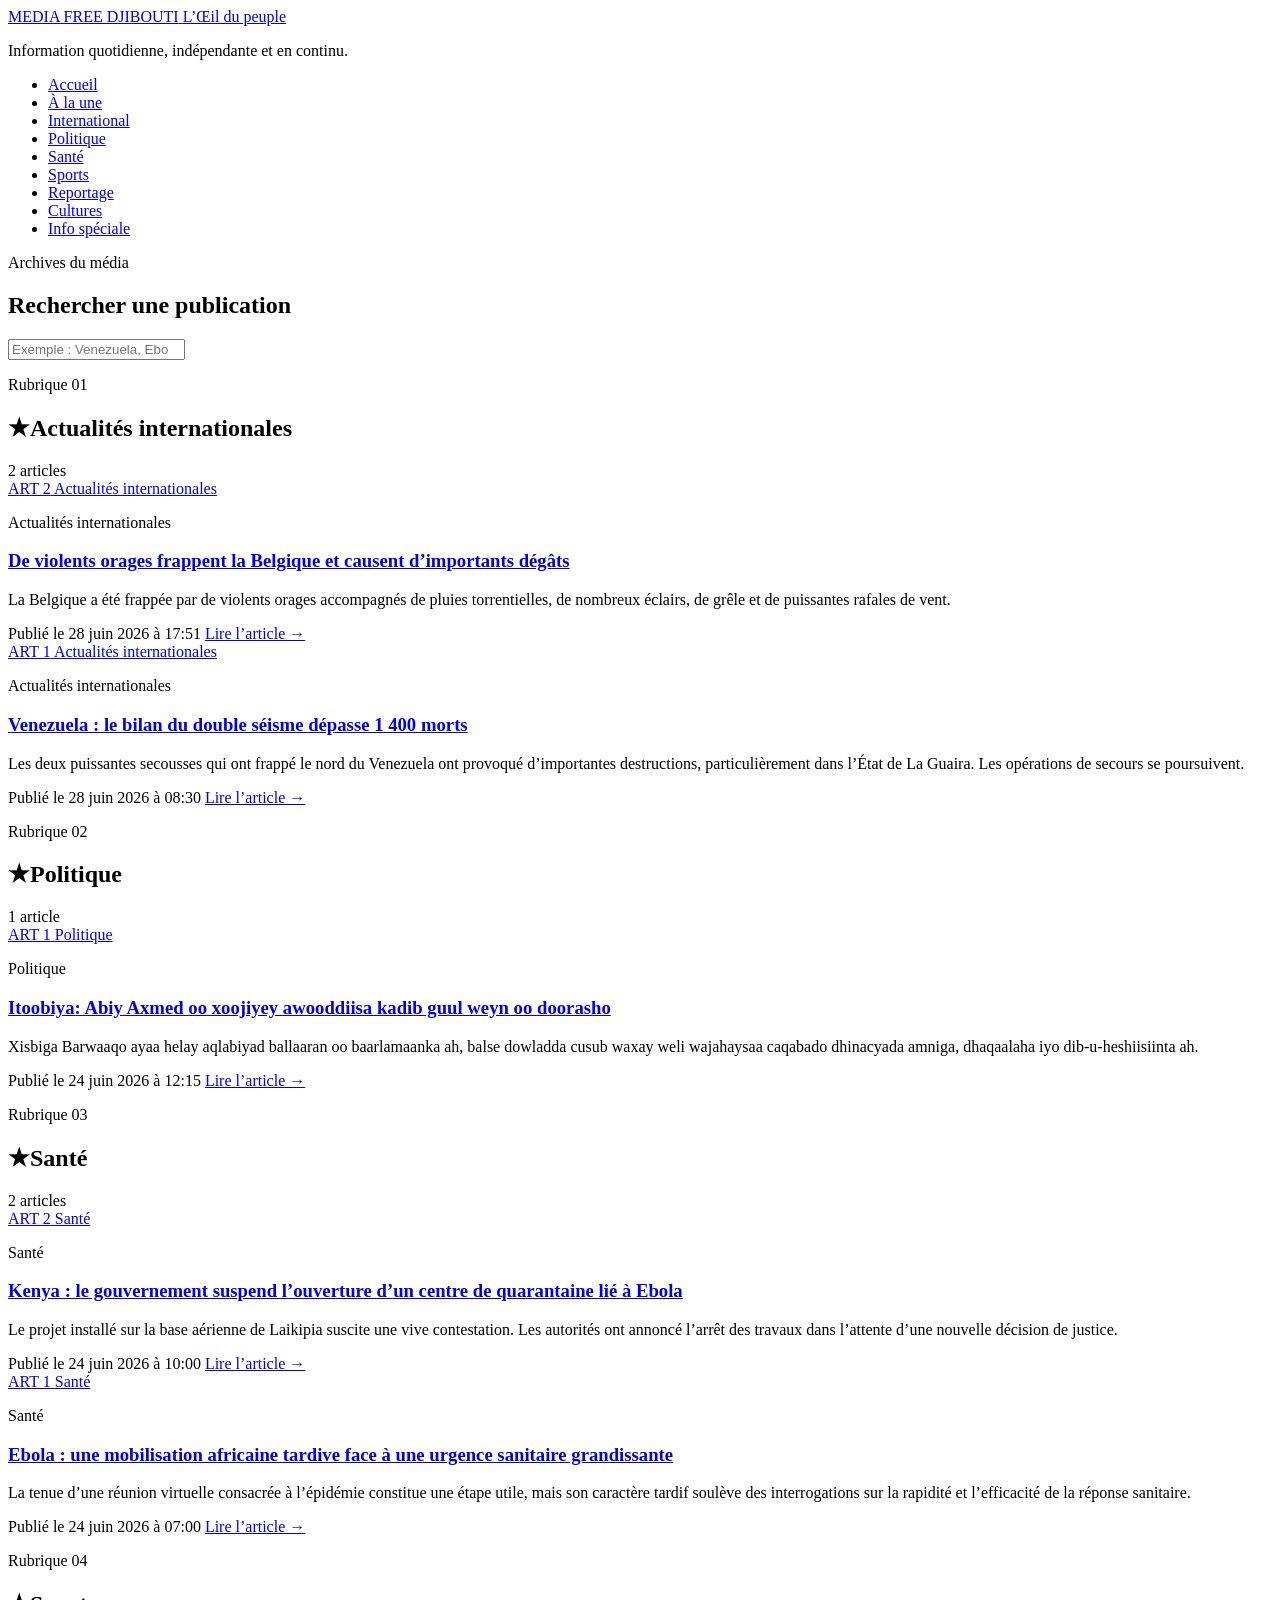
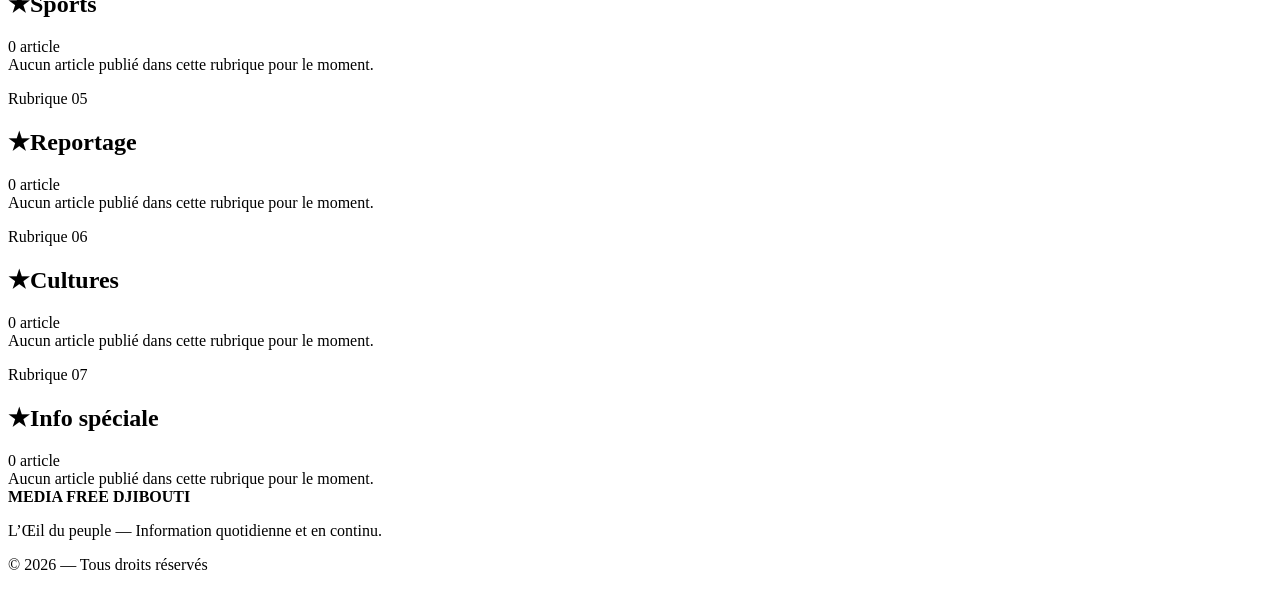
==== commit efde8af5: "Update featured rule text in index.html" ====
--- a/index.html
+++ b/index.html
@@ -5,411 +5,10 @@
   <meta name="viewport" content="width=device-width, initial-scale=1.0">
   <meta name="description" content="Media Free Djibouti : actualités internationales, politique, santé, sports, reportages, cultures et informations spéciales.">
   <title>MEDIA FREE DJIBOUTI — L’Œil du peuple</title>
+  <link rel="stylesheet" href="css/style.css">
 
-  <style>
-    :root {
-      --navy:#101827;
-      --navy-light:#1b2940;
-      --red:#c8102e;
-      --paper:#fff;
-      --background:#eef1f5;
-      --text:#202939;
-      --muted:#667085;
-      --border:#dfe3e8;
-      --shadow:0 12px 32px rgba(16,24,39,.09);
-      --max-width:1220px;
-    }
 
-    * { box-sizing:border-box; }
-    html { scroll-behavior:smooth; }
-    body {
-      margin:0;
-      background:var(--background);
-      color:var(--text);
-      font-family:Arial,Helvetica,sans-serif;
-      line-height:1.65;
-    }
-    a { color:inherit; }
-    button,input { font:inherit; }
-    [hidden] { display:none !important; }
-
-    .site-header {
-      background:var(--navy);
-      color:#fff;
-      border-bottom:5px solid var(--red);
-    }
-    .brand-area {
-      width:min(var(--max-width),calc(100% - 32px));
-      margin:auto;
-      padding:30px 0 24px;
-      text-align:center;
-    }
-    .brand {
-      display:inline-flex;
-      flex-direction:column;
-      color:#fff;
-      text-decoration:none;
-    }
-    .brand-main {
-      font-size:clamp(2rem,5vw,3.15rem);
-      font-weight:900;
-      letter-spacing:.045em;
-      line-height:1;
-    }
-    .brand-tagline {
-      margin-top:7px;
-      color:#f4c6cf;
-      font-weight:800;
-      letter-spacing:.16em;
-      text-transform:uppercase;
-    }
-    .site-description { margin:15px 0 0;color:#d0d5dd; }
-    .main-navigation { background:var(--navy-light); }
-    .navigation-list {
-      display:flex;
-      width:min(var(--max-width),100%);
-      margin:auto;
-      padding:0 14px;
-      overflow-x:auto;
-      list-style:none;
-    }
-    .navigation-list li { flex:0 0 auto; }
-    .navigation-list a {
-      display:block;
-      padding:15px 13px;
-      color:#fff;
-      font-size:.79rem;
-      font-weight:800;
-      text-decoration:none;
-      text-transform:uppercase;
-      white-space:nowrap;
-    }
-    .navigation-list a:hover { background:var(--red); }
-
-    main {
-      width:min(var(--max-width),calc(100% - 32px));
-      margin:auto;
-      padding:36px 0 72px;
-    }
-    .eyebrow,.section-label {
-      margin:0 0 5px;
-      color:var(--red);
-      font-size:.74rem;
-      font-weight:900;
-      letter-spacing:.12em;
-      text-transform:uppercase;
-    }
-    .search-panel {
-      display:grid;
-      grid-template-columns:minmax(0,1fr) minmax(280px,.65fr);
-      gap:30px;
-      align-items:center;
-      margin-bottom:38px;
-      padding:27px 30px;
-      background:#fff;
-      border:1px solid var(--border);
-      border-radius:16px;
-      box-shadow:var(--shadow);
-    }
-    .search-panel h1 {
-      margin:0;
-      color:var(--navy);
-      font-family:Georgia,"Times New Roman",serif;
-      font-size:clamp(1.65rem,3vw,2.4rem);
-    }
-    .search-input {
-      width:100%;
-      padding:14px 17px;
-      border:2px solid #cbd2da;
-      border-radius:9px;
-      outline:none;
-    }
-    .search-input:focus {
-      border-color:var(--red);
-      box-shadow:0 0 0 4px rgba(200,16,46,.12);
-    }
-
-    .featured-section {
-      margin-bottom:58px;
-      padding:30px;
-      background:#fff;
-      border:1px solid var(--border);
-      border-top:7px solid var(--red);
-      border-radius:16px;
-      box-shadow:var(--shadow);
-    }
-    .featured-heading {
-      display:flex;
-      justify-content:space-between;
-      gap:22px;
-      align-items:end;
-      margin-bottom:25px;
-    }
-    .featured-heading h2 {
-      margin:0;
-      color:var(--red);
-      font-family:Georgia,"Times New Roman",serif;
-      font-size:clamp(2rem,4vw,3rem);
-    }
-    .black-star { color:#000;margin-right:8px; }
-    .featured-rule {
-      max-width:430px;
-      margin:0;
-      color:var(--muted);
-      text-align:right;
-    }
-    .featured-grid {
-      display:grid;
-      grid-template-columns:repeat(2,minmax(0,1fr));
-      gap:22px;
-    }
-    .featured-card {
-      overflow:hidden;
-      border:1px solid #d9dee5;
-      border-radius:13px;
-      background:#fff;
-    }
-    .featured-visual {
-      position:relative;
-      min-height:190px;
-      display:flex;
-      align-items:end;
-      padding:22px;
-      background:linear-gradient(135deg,#101827,#c8102e);
-      color:#fff;
-    }
-    .featured-visual strong {
-      max-width:82%;
-      font-size:clamp(1.35rem,2.5vw,2.2rem);
-      line-height:1.12;
-    }
-    .live-badge,.countdown {
-      position:absolute;
-      top:15px;
-      padding:7px 10px;
-      border-radius:7px;
-      font-size:.72rem;
-      font-weight:900;
-    }
-    .live-badge { left:15px;background:#ffcc33;color:#111827; }
-    .countdown { right:15px;background:rgba(0,0,0,.76);color:#fff; }
-    .featured-body { padding:22px; }
-    .featured-category {
-      margin:0 0 8px;
-      color:var(--red);
-      font-size:.75rem;
-      font-weight:900;
-      text-transform:uppercase;
-    }
-    .featured-body h3 {
-      margin:0 0 12px;
-      color:var(--navy);
-      font-family:Georgia,"Times New Roman",serif;
-      font-size:1.55rem;
-    }
-
-    .news-section {
-      --category-color:#1261a0;
-      margin-bottom:62px;
-      padding:29px 30px 31px;
-      background:#fff;
-      border:1px solid var(--border);
-      border-radius:16px;
-      box-shadow:var(--shadow);
-      scroll-margin-top:20px;
-    }
-    .section-header {
-      display:flex;
-      justify-content:space-between;
-      align-items:end;
-      gap:20px;
-    }
-    .section-header h2 {
-      margin:0;
-      color:var(--category-color);
-      font-family:Georgia,"Times New Roman",serif;
-      font-size:clamp(1.9rem,4vw,2.75rem);
-    }
-    .section-label { color:var(--category-color); }
-    .article-count {
-      padding:6px 11px;
-      background:var(--navy);
-      color:#fff;
-      border-radius:999px;
-      font-size:.75rem;
-      font-weight:800;
-    }
-    .tricolor-rule,.article-separator {
-      display:grid;
-      grid-template-columns:1fr 1fr 1fr;
-      height:6px;
-      overflow:hidden;
-      border:1px solid #aeb6c0;
-      border-radius:999px;
-    }
-    .tricolor-rule { margin:18px 0 28px; }
-    .article-separator { margin:27px 0;height:5px; }
-    .tricolor-rule span:nth-child(1),.article-separator span:nth-child(1) { background:#1261a0; }
-    .tricolor-rule span:nth-child(2),.article-separator span:nth-child(2) { background:#0b0b0b; }
-    .tricolor-rule span:nth-child(3),.article-separator span:nth-child(3) { background:#fff; }
-
-    .article-card {
-      display:grid;
-      grid-template-columns:minmax(220px,.36fr) minmax(0,1fr);
-      min-height:230px;
-      overflow:hidden;
-      background:#fff;
-      border:1px solid #e1e5eb;
-      border-radius:13px;
-      box-shadow:0 8px 22px rgba(16,24,39,.07);
-    }
-    .article-visual {
-      position:relative;
-      display:flex;
-      align-items:end;
-      min-height:230px;
-      padding:21px;
-      background:linear-gradient(145deg,#101827,var(--category-color));
-      color:#fff;
-      text-decoration:none;
-    }
-    .article-number {
-      position:absolute;
-      top:15px;
-      left:15px;
-      padding:6px 10px;
-      background:#fff;
-      color:#111827;
-      border-radius:999px;
-      font-size:.72rem;
-      font-weight:900;
-    }
-    .article-visual-label { font-size:1.45rem;font-weight:900; }
-    .article-content {
-      display:flex;
-      flex-direction:column;
-      padding:25px 27px;
-    }
-    .article-category {
-      margin:0 0 7px;
-      color:var(--category-color);
-      font-size:.74rem;
-      font-weight:900;
-      text-transform:uppercase;
-    }
-    .article-title {
-      margin:0 0 12px;
-      color:var(--navy);
-      font-family:Georgia,"Times New Roman",serif;
-      font-size:clamp(1.45rem,2.6vw,2.05rem);
-      line-height:1.22;
-    }
-    .article-title a { text-decoration:none; }
-    .article-summary { flex:1;margin:0 0 17px;color:#4b5565; }
-    .article-date { margin-bottom:17px;color:var(--muted);font-size:.83rem; }
-    .read-button {
-      display:inline-flex;
-      align-self:flex-start;
-      padding:10px 16px;
-      background:var(--category-color,var(--red));
-      color:#fff;
-      border:0;
-      border-radius:7px;
-      font-weight:800;
-      text-decoration:none;
-      cursor:pointer;
-    }
-    .empty-section {
-      padding:27px;
-      background:#f8fafc;
-      border:1px dashed #b9c1cc;
-      border-radius:10px;
-      color:var(--muted);
-      text-align:center;
-    }
-
-    .reader {
-      width:min(980px,calc(100% - 30px));
-      margin:38px auto 70px;
-    }
-    .reader-card {
-      overflow:hidden;
-      background:#fff;
-      border:1px solid var(--border);
-      border-radius:16px;
-      box-shadow:var(--shadow);
-    }
-    .reader-hero {
-      padding:clamp(28px,6vw,62px);
-      background:linear-gradient(135deg,var(--reader-color),#111827);
-      color:#fff;
-    }
-    .reader-kicker {
-      display:inline-block;
-      padding:6px 10px;
-      background:#fff;
-      color:var(--reader-color);
-      border-radius:999px;
-      font-size:.74rem;
-      font-weight:900;
-      text-transform:uppercase;
-    }
-    .reader-hero h1 {
-      margin:18px 0;
-      font-family:Georgia,"Times New Roman",serif;
-      font-size:clamp(2rem,5vw,3.65rem);
-      line-height:1.08;
-    }
-    .reader-deck { max-width:830px;font-size:1.15rem;color:#f1f3f5; }
-    .reader-date { color:#d8dde5; }
-    .reader-body { padding:clamp(25px,6vw,58px); }
-    .reader-body p { margin:0 0 21px;font-size:1.07rem; }
-    .reader-body h2,.reader-body h3 {
-      margin:40px 0 15px;
-      padding-bottom:8px;
-      color:var(--reader-color);
-      font-family:Georgia,"Times New Roman",serif;
-      border-bottom:2px solid #e4e7ec;
-    }
-    .article-note {
-      margin:30px 0;
-      padding:18px 20px;
-      background:#fff7e6;
-      border-left:5px solid #d68a00;
-    }
-    .back-button {
-      display:inline-block;
-      margin-bottom:20px;
-      padding:11px 17px;
-      background:var(--navy);
-      color:#fff;
-      border-radius:7px;
-      font-weight:800;
-      text-decoration:none;
-    }
-    .site-footer {
-      padding:37px 20px;
-      background:var(--navy);
-      color:#cfd4dc;
-      text-align:center;
-      border-top:5px solid var(--red);
-    }
-
-    @media(max-width:850px) {
-      .search-panel,.article-card { grid-template-columns:1fr; }
-      .featured-grid { grid-template-columns:1fr; }
-      .article-visual { min-height:190px; }
-    }
-    @media(max-width:650px) {
-      main { width:min(100% - 18px,var(--max-width));padding-top:20px; }
-      .search-panel,.featured-section,.news-section { padding:20px; }
-      .featured-heading,.section-header { align-items:flex-start;flex-direction:column; }
-      .featured-rule { text-align:left; }
-      .article-content { padding:21px; }
-    }
-  </style>
 </head>
-
 <body>
   <div id="home-view">
     <header class="site-header">
@@ -452,7 +51,7 @@
             <p class="eyebrow">Informations publiées depuis moins de 24 heures</p>
             <h2><span class="black-star">★</span>À la une</h2>
           </div>
-          <p class="featured-rule">Le chronomètre disparaît automatiquement après 24 heures.</p>
+          <p class="featured-rule">L'information en continu 24/7.</p>
         </div>
         <div id="featured-articles" class="featured-grid"></div>
       </section>
@@ -563,241 +162,6 @@
     <p>L’Œil du peuple — Information quotidienne et en continu.</p>
     <p>© 2026 — Tous droits réservés</p>
   </footer>
-
-  <script>
-    "use strict";
-
-    const ARTICLES = [{"id": "venezuela-seismes", "number": "ART 1", "category": "international", "categoryName": "Actualités internationales", "publishedAt": "2026-06-28T10:30:00+02:00", "color": "#1261a0", "lang": "fr", "title": "Venezuela : le bilan du double séisme dépasse 1 400 morts", "summary": "Les deux puissantes secousses qui ont frappé le nord du Venezuela ont\n          provoqué d’importantes destructions, particulièrement dans l’État de\n          La Guaira. Les opérations de secours se poursuivent.", "body": "<p>\n          Le Venezuela fait face à une catastrophe humanitaire majeure après les\n          deux puissants séismes de magnitude 7,2 et 7,5 qui ont frappé le nord\n          du pays mercredi 24 juin 2026.\n        </p>\n<p>\n          Le bilan provisoire, initialement établi à 164 morts, s’élève désormais\n          à au moins 1 430 décès et 3 238 blessés, selon les chiffres communiqués\n          par les autorités. Des dizaines de milliers de personnes restent\n          portées disparues.\n        </p>\n<h2>La Guaira parmi les zones les plus durement touchées</h2>\n<p>\n          Les secousses ont laissé un paysage de dévastation, avec de nombreux\n          immeubles effondrés à Caracas et dans plusieurs régions du nord du pays.\n          La ville côtière de La Guaira figure parmi les secteurs les plus\n          gravement touchés.\n        </p>\n<p>\n          Les habitants, les familles et les bénévoles réclament davantage de\n          machines spécialisées afin de déplacer les imposants blocs de béton et\n          de découper les structures métalliques qui ralentissent les recherches.\n        </p>\n<h2>Des millions de personnes potentiellement affectées</h2>\n<p>\n          Selon l’Organisation internationale pour les migrations, jusqu’à\n          6,76 millions de personnes pourraient avoir été affectées par la\n          catastrophe, dont près de deux millions dans la région de Caracas.\n        </p>\n<p>\n          Les besoins en soins médicaux, en eau potable, en nourriture, en\n          hébergements temporaires et en équipements de recherche augmentent\n          rapidement dans les zones sinistrées.\n        </p>\n<h2>Des hôpitaux débordés</h2>\n<p>\n          Plusieurs établissements de santé sont soumis à une pression\n          considérable. Des familles disent avoir dû transporter elles-mêmes\n          leurs proches décédés, les services hospitaliers et funéraires étant\n          débordés par l’afflux de victimes.\n        </p>\n<h2>Une nouvelle secousse enregistrée samedi</h2>\n<p>\n          Un nouveau tremblement de terre de magnitude 4,8 a été enregistré\n          samedi. Son épicentre se situait à environ 70 kilomètres à l’ouest de\n          Caracas et à une profondeur estimée à 10 kilomètres.\n        </p>\n<p>\n          La répétition des secousses complique le travail des équipes de secours\n          et augmente les risques autour des bâtiments déjà fragilisés.\n        </p>\n<h2>Un nouveau-né retrouvé vivant</h2>\n<p>\n          Un nouveau-né a été extrait vivant des décombres d’un bâtiment effondré\n          à La Guaira, environ 32 heures après la catastrophe. Ce sauvetage a\n          entretenu l’espoir de retrouver d’autres survivants.\n        </p>\n<div class=\"article-note\">\n<strong>Information évolutive :</strong>\n          les bilans humains et matériels peuvent être révisés à mesure que les\n          équipes de secours accèdent aux secteurs les plus endommagés.\n        </div>"}, {"id": "ethiopie-abiy-ahmed", "number": "ART 1", "category": "politique", "categoryName": "Politique", "publishedAt": "2026-06-24T14:15:00+02:00", "color": "#b42318", "lang": "so", "title": "Itoobiya: Abiy Axmed oo xoojiyey awooddiisa kadib guul weyn oo doorasho", "summary": "Xisbiga Barwaaqo ayaa helay aqlabiyad ballaaran oo baarlamaanka ah,\n          balse dowladda cusub waxay weli wajahaysaa caqabado dhinacyada amniga,\n          dhaqaalaha iyo dib-u-heshiisiinta ah.", "body": "<p>\n          Ra’iisul Wasaaraha Itoobiya, Abiy Axmed, ayaa si weyn ugu guuleystay\n          doorashooyinkii guud ee ugu dambeeyay ee dalka laga qabtay. Xisbigiisa,\n          Xisbiga Barwaaqo, ayaa ku guuleystay 438 kursi oo ka mid ah 501 kursi\n          oo baarlamaanka loo tartamay.\n        </p>\n<p>\n          Natiijadan ayaa xisbiga u xaqiijisay aqlabiyad ballaaran oo u saamaxaysa\n          inuu soo dhiso dowladda cusub, isla markaana uu sii wado barnaamijkiisa\n          siyaasadeed muddo xileed kale.\n        </p>\n<h2>Guul siyaasadeed oo muhiim ah</h2>\n<p>\n          Taageerayaasha dowladda waxay aaminsan yihiin in aqlabiyaddan cusub ay\n          siinayso Abiy Axmed awood siyaasadeed oo uu ku sii wadi karo\n          dib-u-habaynta hay’adaha dowladda, casriyeynta dhaqaalaha iyo\n          mashaariicda horumarinta qaranka.\n        </p>\n<h2>Doorasho ka dhacday jawi siyaasadeed oo cakiran</h2>\n<p>\n          Si kastaba ha ahaatee, doorashadan ayaa ku dhacday jawi aad u cakiran.\n          Gobollo badan oo dalka ka tirsan ayaa wajahaya dhibaatooyin amni,\n          khilaafaad siyaasadeed iyo xiisado bulsho.\n        </p>\n<p>\n          Qaar ka mid ah xisbiyada mucaaradka ayaa ku eedeeyay hanaanka doorashada\n          inuusan ahayn mid si buuxda ugu dhisnaa caddaalad, tartan siman iyo\n          ka-qaybgal siyaasadeed oo loo wada dhan yahay.\n        </p>\n<h2>Caqabadaha horyaalla dowladda cusub</h2>\n<p>\n          Dowladda cusub waxay wajahaysaa caqabado ay ka mid yihiin xoojinta\n          amniga, soo celinta kalsoonida shacabka, dib-u-heshiisiinta bulshada,\n          ilaalinta xuquuqda muwaadiniinta, la dagaallanka sicir-bararka iyo\n          abuurista fursado shaqo oo loogu talagalay dhalinyarada.\n        </p>\n<h2>Gunaanad</h2>\n<p>\n          Guusha doorashada waxay Abiy Axmed siinaysaa awood siyaasadeed oo weyn,\n          balse aqlabiyad baarlamaan keliya ma xallin karto dhibaatooyinka qotada\n          dheer ee Itoobiya. Mustaqbalka dowladda waxaa lagu qiimeyn doonaa\n          awoodda ay u leedahay inay soo celiso nabadda, hagaajiso dhaqaalaha iyo\n          inay dhisto nidaam siyaasadeed oo loo dhan yahay.\n        </p>\n<div class=\"article-note\">\n<strong>Ogeysiiska tifaftirka:</strong>\n          xogta doorashada iyo sheegashooyinka siyaasadeed waa in lagu\n          xaqiijiyaa ilo rasmi ah ka hor daabacaad kasta oo cusub.\n        </div>"}, {"id": "kenya-quarantaine-ebola", "number": "ART 2", "category": "sante", "categoryName": "Santé", "publishedAt": "2026-06-24T12:00:00+02:00", "color": "#087f5b", "lang": "fr", "title": "Kenya : le gouvernement suspend l’ouverture d’un centre de quarantaine lié à Ebola", "summary": "Le projet installé sur la base aérienne de Laikipia suscite une vive\n          contestation. Les autorités ont annoncé l’arrêt des travaux dans\n          l’attente d’une nouvelle décision de justice.", "body": "<p>\n          Le gouvernement kényan a ordonné la suspension de l’ouverture d’un\n          centre de quarantaine construit avec le soutien des États-Unis pour\n          accueillir des personnes potentiellement exposées au virus Ebola.\n        </p>\n<p>\n          Cette décision a été annoncée par le ministre kényan de la Santé,\n          Aden Duale, lors de sa comparution devant la Haute Cour du Kenya.\n        </p>\n<h2>Arrêt immédiat des travaux</h2>\n<p>\n          Le ministre a déclaré avoir ordonné l’arrêt complet et immédiat de tous\n          les travaux de construction, de préparation du site et de mise en\n          service de l’infrastructure.\n        </p>\n<p>\n          La suspension doit rester en vigueur dans l’attente de l’examen du\n          recours déposé contre le projet et d’une nouvelle décision judiciaire.\n        </p>\n<h2>Un centre presque achevé</h2>\n<p>\n          Le centre, installé sur la base aérienne de Laikipia, devait disposer\n          de 50 lits d’isolement. Les travaux étaient présentés comme presque\n          achevés au début du mois de juin.\n        </p>\n<h2>Une inquiétude grandissante</h2>\n<p>\n          De nombreux citoyens redoutent que l’installation n’augmente le risque\n          d’introduction du virus dans le pays. Ils demandent des informations\n          précises sur les personnes susceptibles d’être accueillies, les\n          procédures de transfert et les mesures de protection prévues.\n        </p>\n<p>\n          Les habitants souhaitent également obtenir des garanties concernant la\n          gestion des déchets médicaux, les protocoles d’isolement, les capacités\n          de dépistage et les procédures prévues en cas de contamination.\n        </p>\n<h2>Une question de souveraineté et de transparence</h2>\n<p>\n          Au-delà de la question sanitaire, le projet soulève des interrogations\n          sur les accords encadrant l’infrastructure, la responsabilité de chaque\n          partie et le contrôle exercé par les autorités kényanes.\n        </p>\n<p>\n          Dans une affaire aussi sensible, la protection de la santé publique\n          suppose une communication régulière, le respect des décisions de\n          justice et un contrôle indépendant des installations.\n        </p>"}, {"id": "ebola-mobilisation-africaine", "number": "ART 1", "category": "sante", "categoryName": "Santé", "publishedAt": "2026-06-24T09:00:00+02:00", "color": "#087f5b", "lang": "fr", "title": "Ebola : une mobilisation africaine tardive face à une urgence sanitaire grandissante", "summary": "La tenue d’une réunion virtuelle consacrée à l’épidémie constitue une\n          étape utile, mais son caractère tardif soulève des interrogations sur la\n          rapidité et l’efficacité de la réponse sanitaire.", "body": "<p>\n          Plusieurs chefs d’État et de gouvernement africains ont participé à une\n          réunion virtuelle consacrée à l’évolution de l’épidémie de maladie à\n          virus Ebola et aux moyens nécessaires pour renforcer la coordination\n          régionale.\n        </p>\n<p>\n          Cette rencontre intervient plusieurs semaines après la déclaration\n          officielle de l’épidémie en République démocratique du Congo. Cette\n          chronologie alimente les interrogations sur la rapidité de la réponse\n          politique et sur les moyens effectivement mobilisés.\n        </p>\n<h2>Pourquoi avoir attendu plusieurs semaines ?</h2>\n<p>\n          Face à Ebola, chaque journée perdue peut compliquer le traçage des\n          contacts, augmenter le risque de propagation et alourdir la pression\n          exercée sur les structures sanitaires.\n        </p>\n<p>\n          Une réponse efficace exige une coordination rapide : mobilisation des\n          équipes médicales, préparation des frontières, information du public,\n          renforcement des laboratoires et mise à disposition de moyens\n          financiers et logistiques vérifiables.\n        </p>\n<h2>Des discussions, mais quelles décisions concrètes ?</h2>\n<p>\n          Les responsables ont évoqué le renforcement du dépistage, du traçage des\n          contacts, de la surveillance épidémiologique et de la coopération\n          régionale. Ces priorités sont essentielles, mais elles doivent être\n          accompagnées d’engagements chiffrés et d’un calendrier public.\n        </p>\n<p>\n          Sans précisions sur les budgets, les équipes déployées et la répartition\n          des responsabilités, une réunion diplomatique risque de ne pas répondre\n          suffisamment vite aux besoins des populations.\n        </p>\n<h2>Djibouti doit préciser son dispositif de prévention</h2>\n<p>\n          Les autorités djiboutiennes devraient expliquer publiquement les\n          procédures prévues pour contrôler les voyageurs en provenance des zones\n          touchées, les capacités de dépistage disponibles et les mesures\n          d’urgence applicables en cas de cas suspect.\n        </p>\n<p>\n          Il serait également utile de publier régulièrement des informations sur\n          les stocks de matériel de protection, les moyens financiers disponibles\n          et les capacités d’accueil des structures de santé.\n        </p>\n<h2>La transparence ne doit pas être optionnelle</h2>\n<p>\n          Lorsqu’une maladie grave menace plusieurs pays, la transparence doit\n          devenir une obligation. Les citoyens doivent pouvoir connaître les\n          engagements pris, les décisions adoptées et les actions réellement\n          mises en œuvre après les réunions officielles.\n        </p>\n<h2>Conclusion</h2>\n<p>\n          Face à Ebola, les populations africaines ont besoin d’États capables\n          d’anticiper, de prévenir, d’informer et d’agir avant que la situation ne\n          devienne incontrôlable.\n        </p>\n<p>\n          Des enquêtes scientifiques transparentes sont également nécessaires\n          afin de comprendre l’origine de chaque foyer, les chaînes de\n          transmission et les facteurs ayant favorisé la propagation du virus.\n        </p>\n<div class=\"article-note\">\n<strong>Précaution éditoriale :</strong>\n          les chiffres sanitaires et les déclarations officielles doivent être\n          actualisés et vérifiés avant toute republication.\n        </div>"}];
-    const FEATURED_DURATION = 24 * 60 * 60 * 1000;
-    const searchInput = document.getElementById("article-search");
-    const homeView = document.getElementById("home-view");
-    const readerView = document.getElementById("reader-view");
-    const featuredSection = document.getElementById("a-la-une");
-    const featuredContainer = document.getElementById("featured-articles");
-    let searchValue = "";
-
-    const esc = value => String(value)
-      .replaceAll("&","&amp;")
-      .replaceAll("<","&lt;")
-      .replaceAll(">","&gt;")
-      .replaceAll('"',"&quot;")
-      .replaceAll("'","&#039;");
-
-    const formatDate = iso => new Intl.DateTimeFormat("fr-FR", {
-      dateStyle:"long", timeStyle:"short"
-    }).format(new Date(iso));
-
-    const remaining = article =>
-      FEATURED_DURATION - (Date.now() - new Date(article.publishedAt).getTime());
-
-    const isFeatured = article => {
-      const elapsed = Date.now() - new Date(article.publishedAt).getTime();
-      return elapsed >= 0 && elapsed < FEATURED_DURATION;
-    };
-
-    const countdownText = ms => {
-      const secondsTotal = Math.max(0, Math.floor(ms / 1000));
-      const h = Math.floor(secondsTotal / 3600);
-      const m = Math.floor((secondsTotal % 3600) / 60);
-      const s = secondsTotal % 60;
-      return `${String(h).padStart(2,"0")} h ${String(m).padStart(2,"0")} min ${String(s).padStart(2,"0")} s`;
-    };
-
-    const matches = article => {
-      if (!searchValue) return true;
-      return [
-        article.title, article.summary, article.categoryName, article.number
-      ].join(" ").toLowerCase().includes(searchValue);
-    };
-
-    const openButton = article => `
-      <a class="read-button" href="#article-${esc(article.id)}">
-        Lire l’article →
-      </a>
-    `;
-
-    const articleCard = article => `
-      <article class="article-card" style="--category-color:${article.color};">
-        <a class="article-visual" href="#article-${esc(article.id)}">
-          <span class="article-number">${esc(article.number)}</span>
-          <span class="article-visual-label">${esc(article.categoryName)}</span>
-        </a>
-        <div class="article-content">
-          <p class="article-category">${esc(article.categoryName)}</p>
-          <h3 class="article-title">
-            <a href="#article-${esc(article.id)}">${esc(article.title)}</a>
-          </h3>
-          <p class="article-summary">${esc(article.summary)}</p>
-          <time class="article-date" datetime="${esc(article.publishedAt)}">
-            Publié le ${esc(formatDate(article.publishedAt))}
-          </time>
-          ${openButton(article)}
-        </div>
-      </article>
-    `;
-
-    const separator = `
-      <div class="article-separator"><span></span><span></span><span></span></div>
-    `;
-
-    function renderSections() {
-      document.querySelectorAll("[data-category]").forEach(container => {
-        const category = container.dataset.category;
-        const list = ARTICLES
-          .filter(a => a.category === category)
-          .filter(matches)
-          .sort((a,b) => new Date(b.publishedAt) - new Date(a.publishedAt));
-
-        const count = document.querySelector(`[data-count="${category}"]`);
-        count.textContent = `${list.length} ${list.length > 1 ? "articles" : "article"}`;
-
-        container.innerHTML = list.length
-          ? list.map(articleCard).join(separator)
-          : `<div class="empty-section">Aucun article publié dans cette rubrique pour le moment.</div>`;
-      });
-    }
-
-    function renderFeatured() {
-      const list = ARTICLES
-        .filter(matches)
-        .filter(isFeatured)
-        .sort((a,b) => new Date(b.publishedAt) - new Date(a.publishedAt));
-
-      if (!list.length) {
-        featuredSection.hidden = true;
-        featuredContainer.innerHTML = "";
-        return;
-      }
-
-      featuredSection.hidden = false;
-      featuredContainer.innerHTML = list.map(article => `
-        <article class="featured-card">
-          <a class="featured-visual" href="#article-${esc(article.id)}">
-            <span class="live-badge">À la une</span>
-            <span class="countdown" data-countdown="${esc(article.id)}">
-              ${countdownText(remaining(article))}
-            </span>
-            <strong>${esc(article.title)}</strong>
-          </a>
-          <div class="featured-body" style="--category-color:${article.color};">
-            <p class="featured-category">${esc(article.number)} • ${esc(article.categoryName)}</p>
-            <h3>${esc(article.title)}</h3>
-            <p>${esc(article.summary)}</p>
-            <p class="article-date">Publié le ${esc(formatDate(article.publishedAt))}</p>
-            ${openButton(article)}
-          </div>
-        </article>
-      `).join("");
-    }
-
-    function updateCountdowns() {
-      const featuredNow = ARTICLES.filter(matches).filter(isFeatured);
-      const shown = [...document.querySelectorAll("[data-countdown]")];
-
-      if (featuredNow.length !== shown.length) {
-        renderFeatured();
-        return;
-      }
-
-      shown.forEach(node => {
-        const article = ARTICLES.find(a => a.id === node.dataset.countdown);
-        if (article) node.textContent = countdownText(remaining(article));
-      });
-    }
-
-    function showArticle(id) {
-      const article = ARTICLES.find(a => a.id === id);
-      if (!article) return showHome();
-
-      homeView.hidden = true;
-      readerView.hidden = false;
-      readerView.querySelector(".reader-card").style.setProperty("--reader-color", article.color);
-      document.getElementById("reader-kicker").textContent =
-        `${article.number} • ${article.categoryName}`;
-      document.getElementById("reader-title").textContent = article.title;
-      document.getElementById("reader-deck").textContent = article.summary;
-      document.getElementById("reader-date").textContent =
-        `Publié le ${formatDate(article.publishedAt)} · MEDIA FREE DJIBOUTI`;
-      document.getElementById("reader-body").innerHTML = article.body;
-      document.getElementById("reader-back").href = `#${article.category}`;
-      window.scrollTo({top:0,behavior:"instant"});
-      document.title = `${article.title} | MEDIA FREE DJIBOUTI`;
-    }
-
-    function showHome() {
-      readerView.hidden = true;
-      homeView.hidden = false;
-      document.title = "MEDIA FREE DJIBOUTI — L’Œil du peuple";
-    }
-
-    function route() {
-      const hash = decodeURIComponent(location.hash);
-      if (hash.startsWith("#article-")) {
-        showArticle(hash.slice("#article-".length));
-      } else {
-        showHome();
-        if (hash && hash !== "#accueil") {
-          setTimeout(() => {
-            const target = document.querySelector(hash);
-            if (target) target.scrollIntoView();
-          }, 0);
-        }
-      }
-    }
-
-    searchInput.addEventListener("input", () => {
-      searchValue = searchInput.value.trim().toLowerCase();
-      renderSections();
-      renderFeatured();
-    });
-
-    renderSections();
-    renderFeatured();
-    route();
-
-    window.addEventListener("hashchange", route);
-    window.setInterval(updateCountdowns, 1000);
-  </script>
+<script src="js/actualites.js"></script>
 </body>
 </html>
-
-{
-  id: "international-art2",
-  number: "ART 2",
-
-  category: "international",
-  categoryName: "Actualités internationales",
-
-  publishedAt: "2026-06-28T09:00:00+02:00",
-
-  color: "#1261a0",
-  lang: "fr",
-
-  title: "De violents orages frappent la Belgique et causent d’importants dégâts",
-
-  summary:
-    "La Belgique a été frappée, dans la nuit du samedi 27 au dimanche 28 juin 2026, par de violents orages accompagnés de pluies torrentielles, de nombreux éclairs, de grêle et de puissantes rafales de vent.",
-
-  body: `
-    <p>
-            La région de Charleroi a particulièrement été exposée aux vents violents. Des rafales atteignant 108 km/h ont été enregistrées près de l’aéroport de Charleroi. Plusieurs arbres ont été déracinés ou endommagés, tandis que des véhicules, des habitations et différentes infrastructures ont également subi des dégâts.
-    </p>
-
-    <p>
-      La capitale de Bruxelle et aussi touche par le rafale de vents et certains endroit étaient inonde. les differents caserne pompiers sont deborde, par le grosses travaille qui les attends.
-    </p>
-
-    <h2>le temps d'hier soir etait difficile et aussi surcharge les appels d'aides provenance de la population belge aux zones touches par les vents</h2>
-
-    <p>
-      le forte pluie qui c'est abattue en belgique, certains personnes en partages dans leurs reseaux sociaux plusieurs photos qui montre le ciels rempli d'orages dans la nuit.
-    </p>
-
-    <h2>Conclusion</h2>
-
-    <p>
-      le Hainaut a été particulièrement touché. Après une nuit intense, les pompiers restent fortement sollicités ce dimanche.
-    </p>
-  `
-},
-
